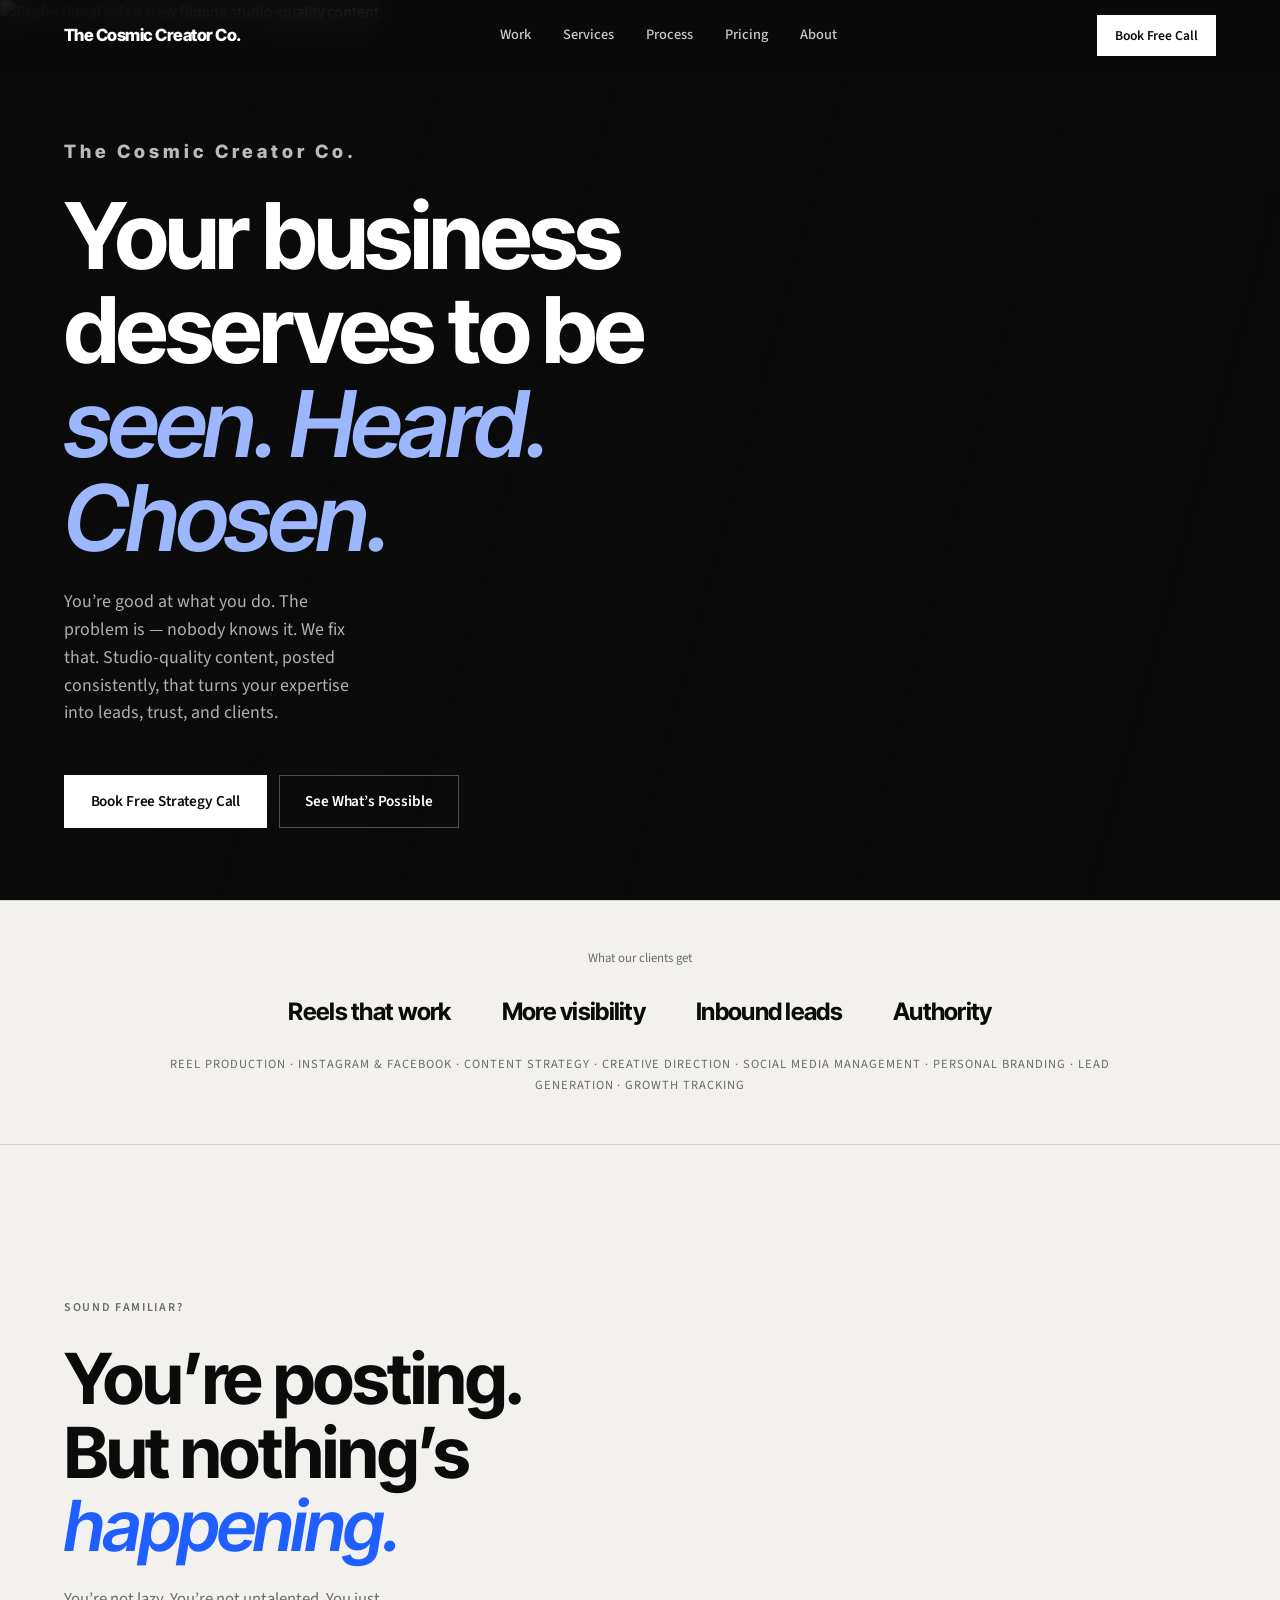
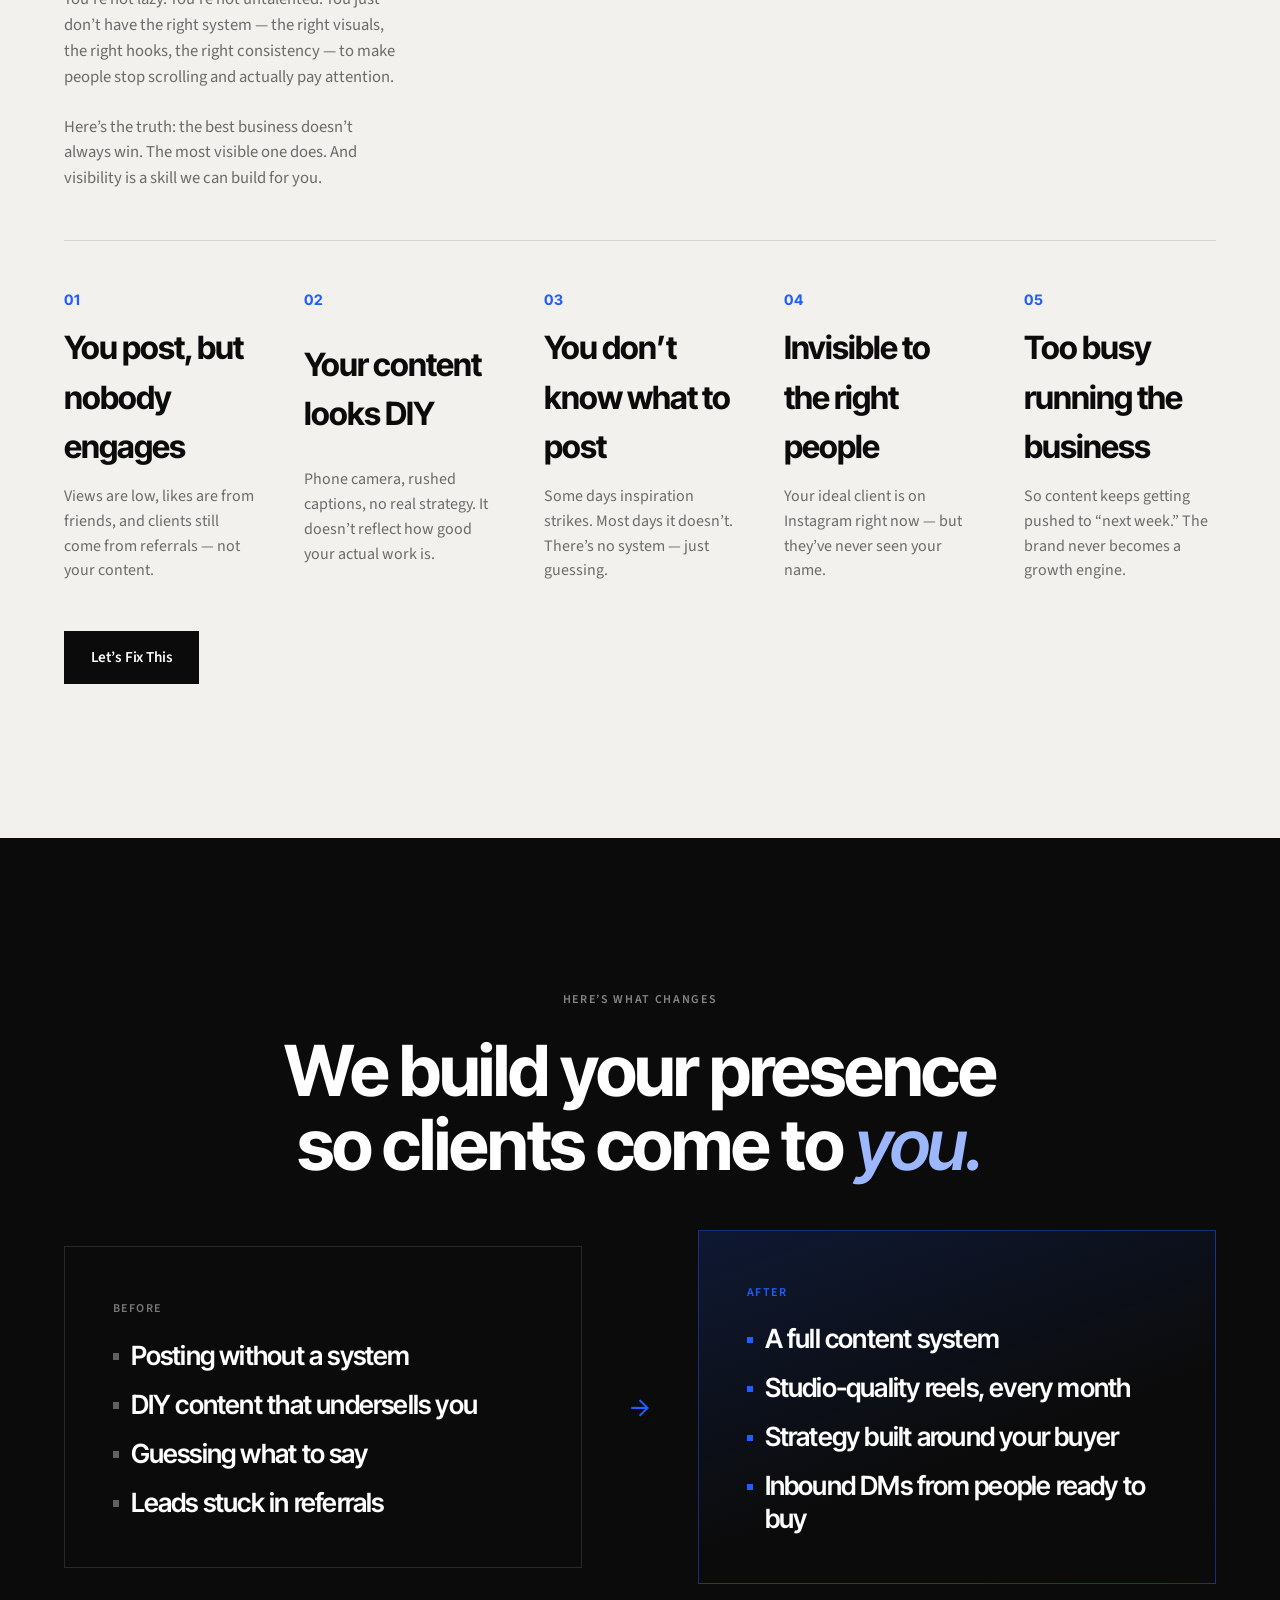
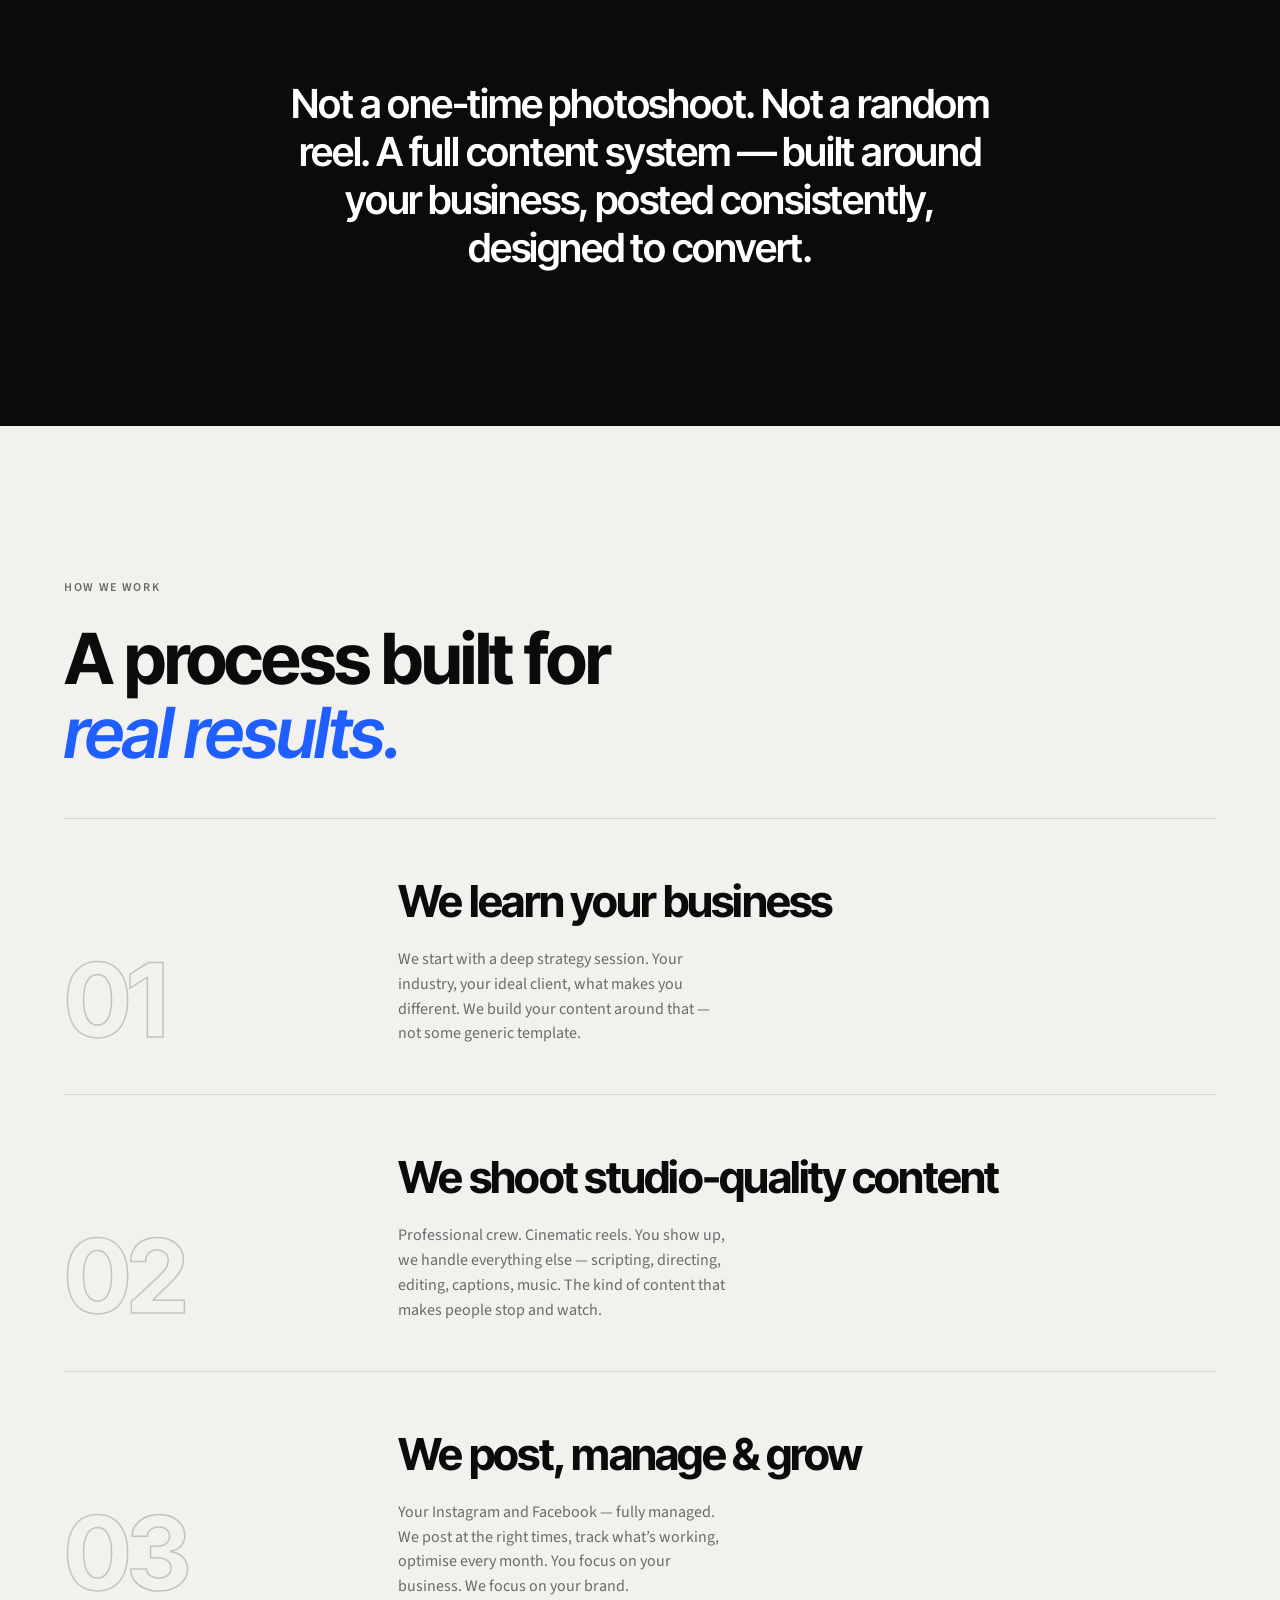
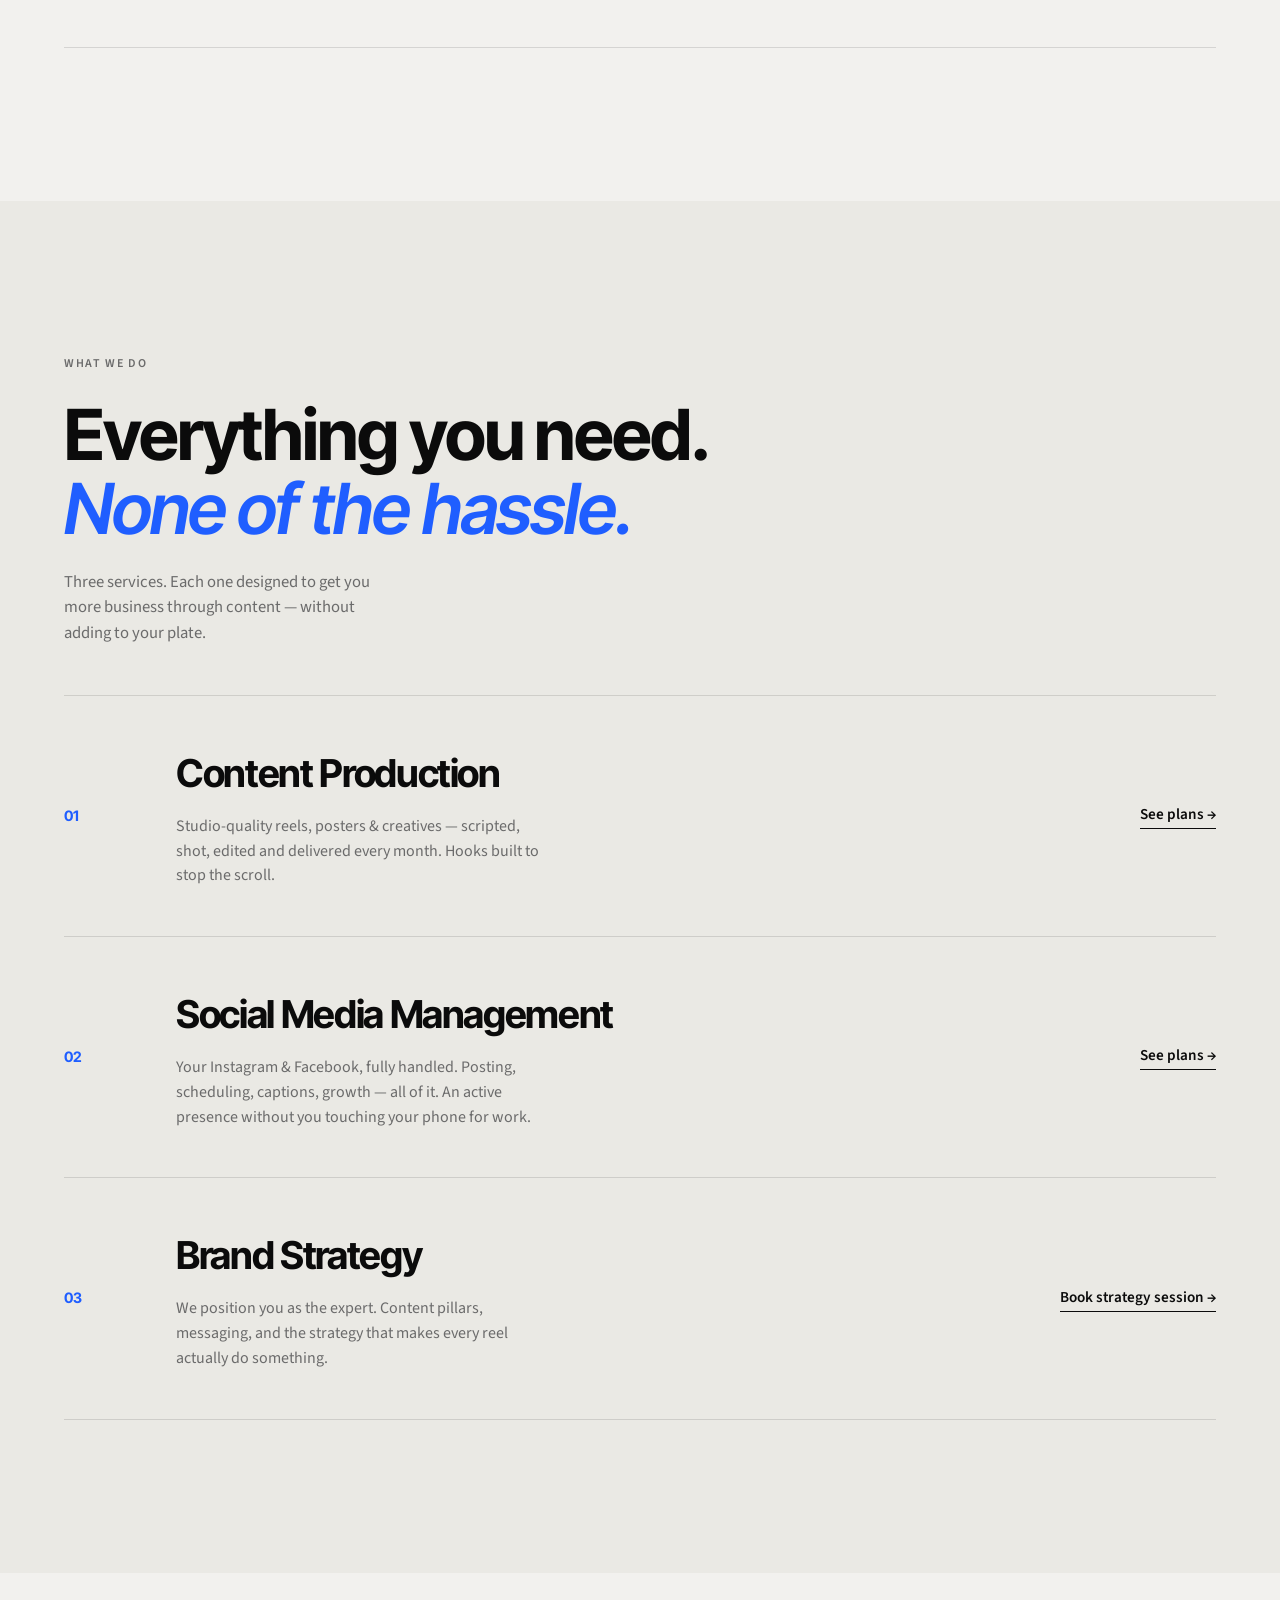
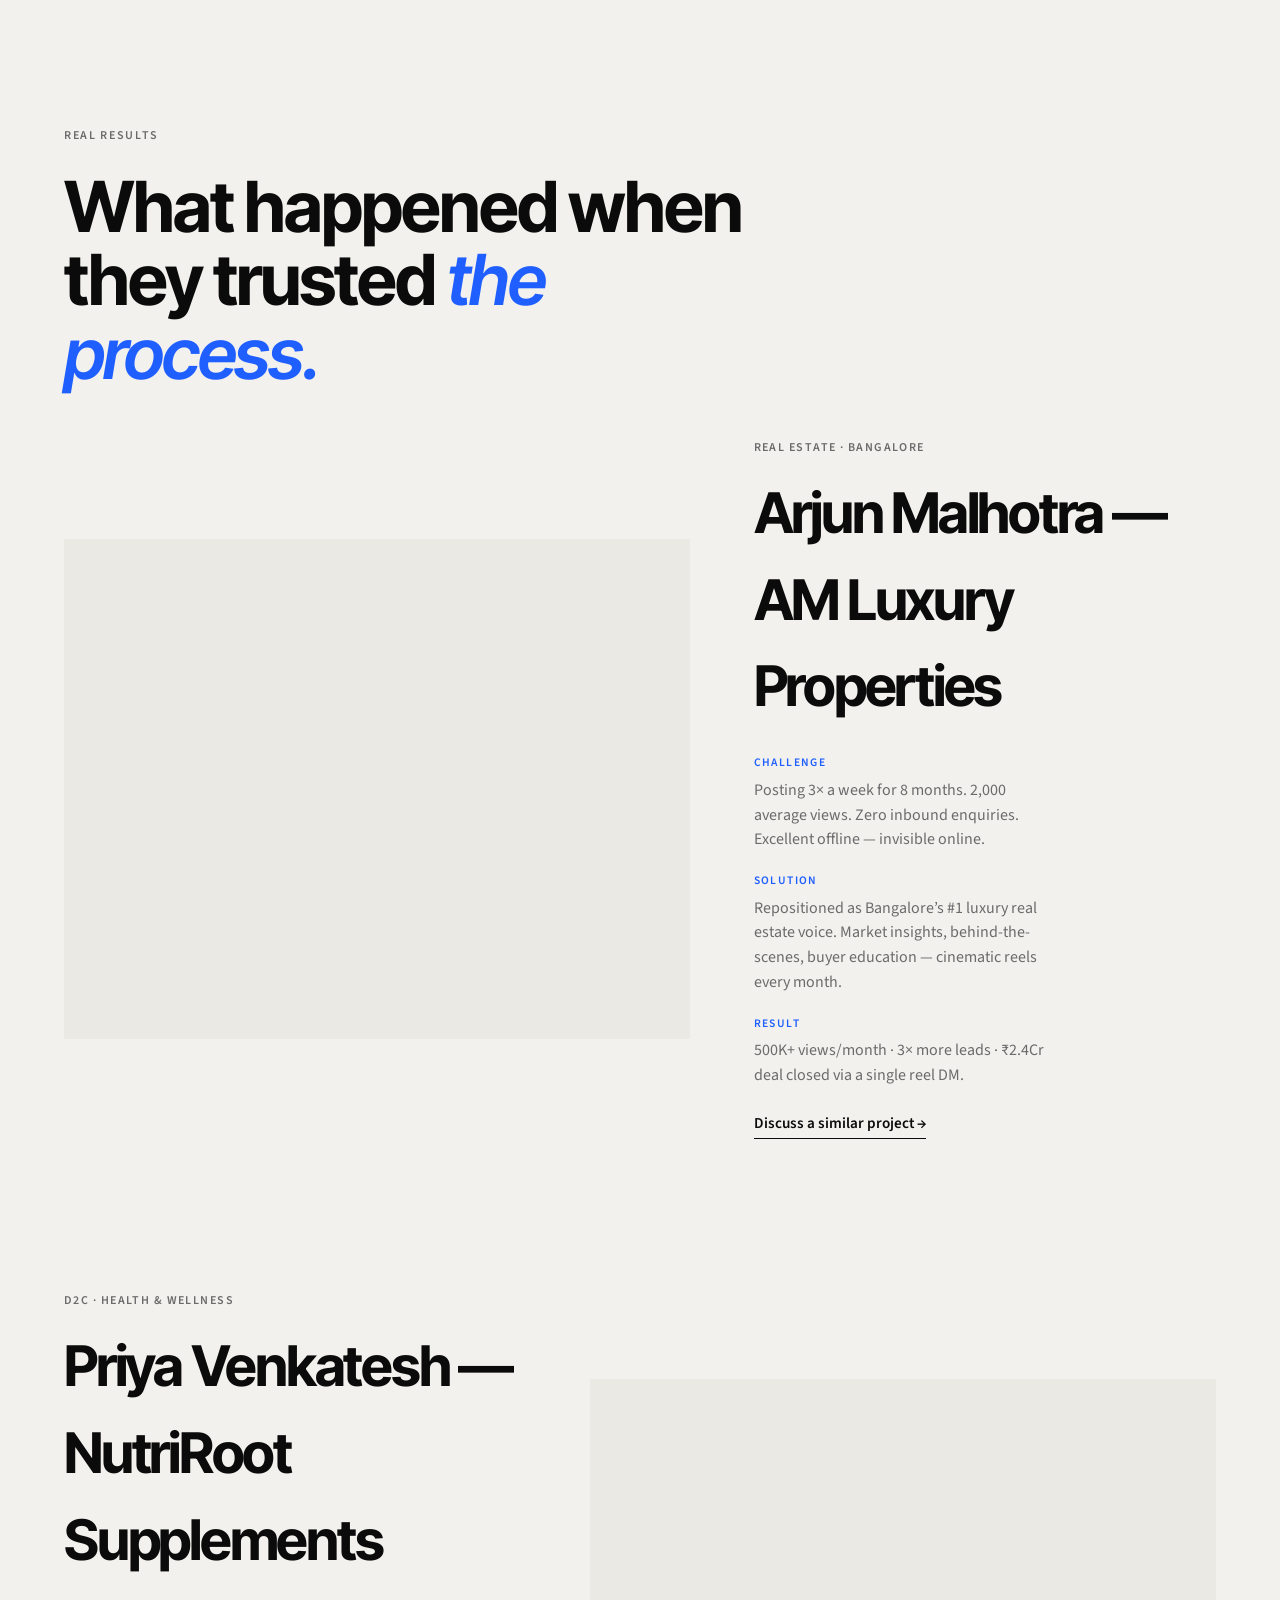
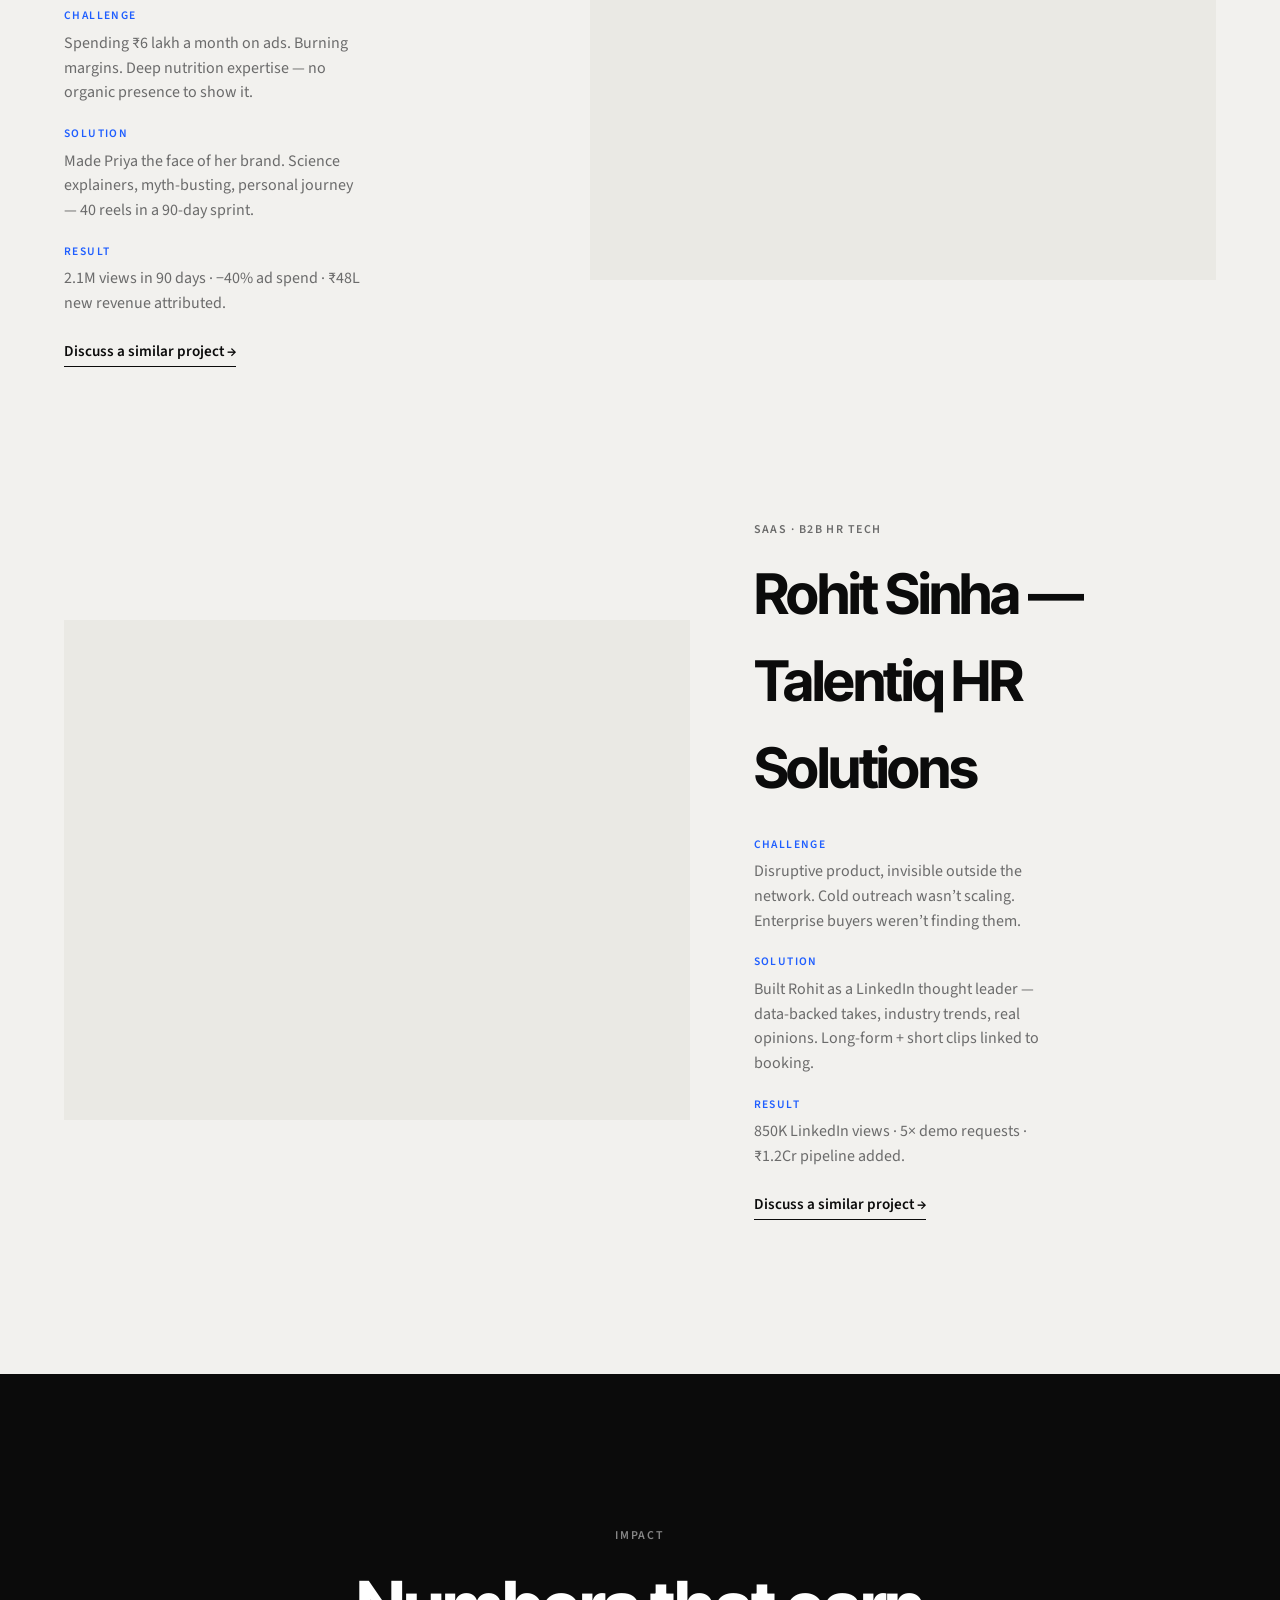
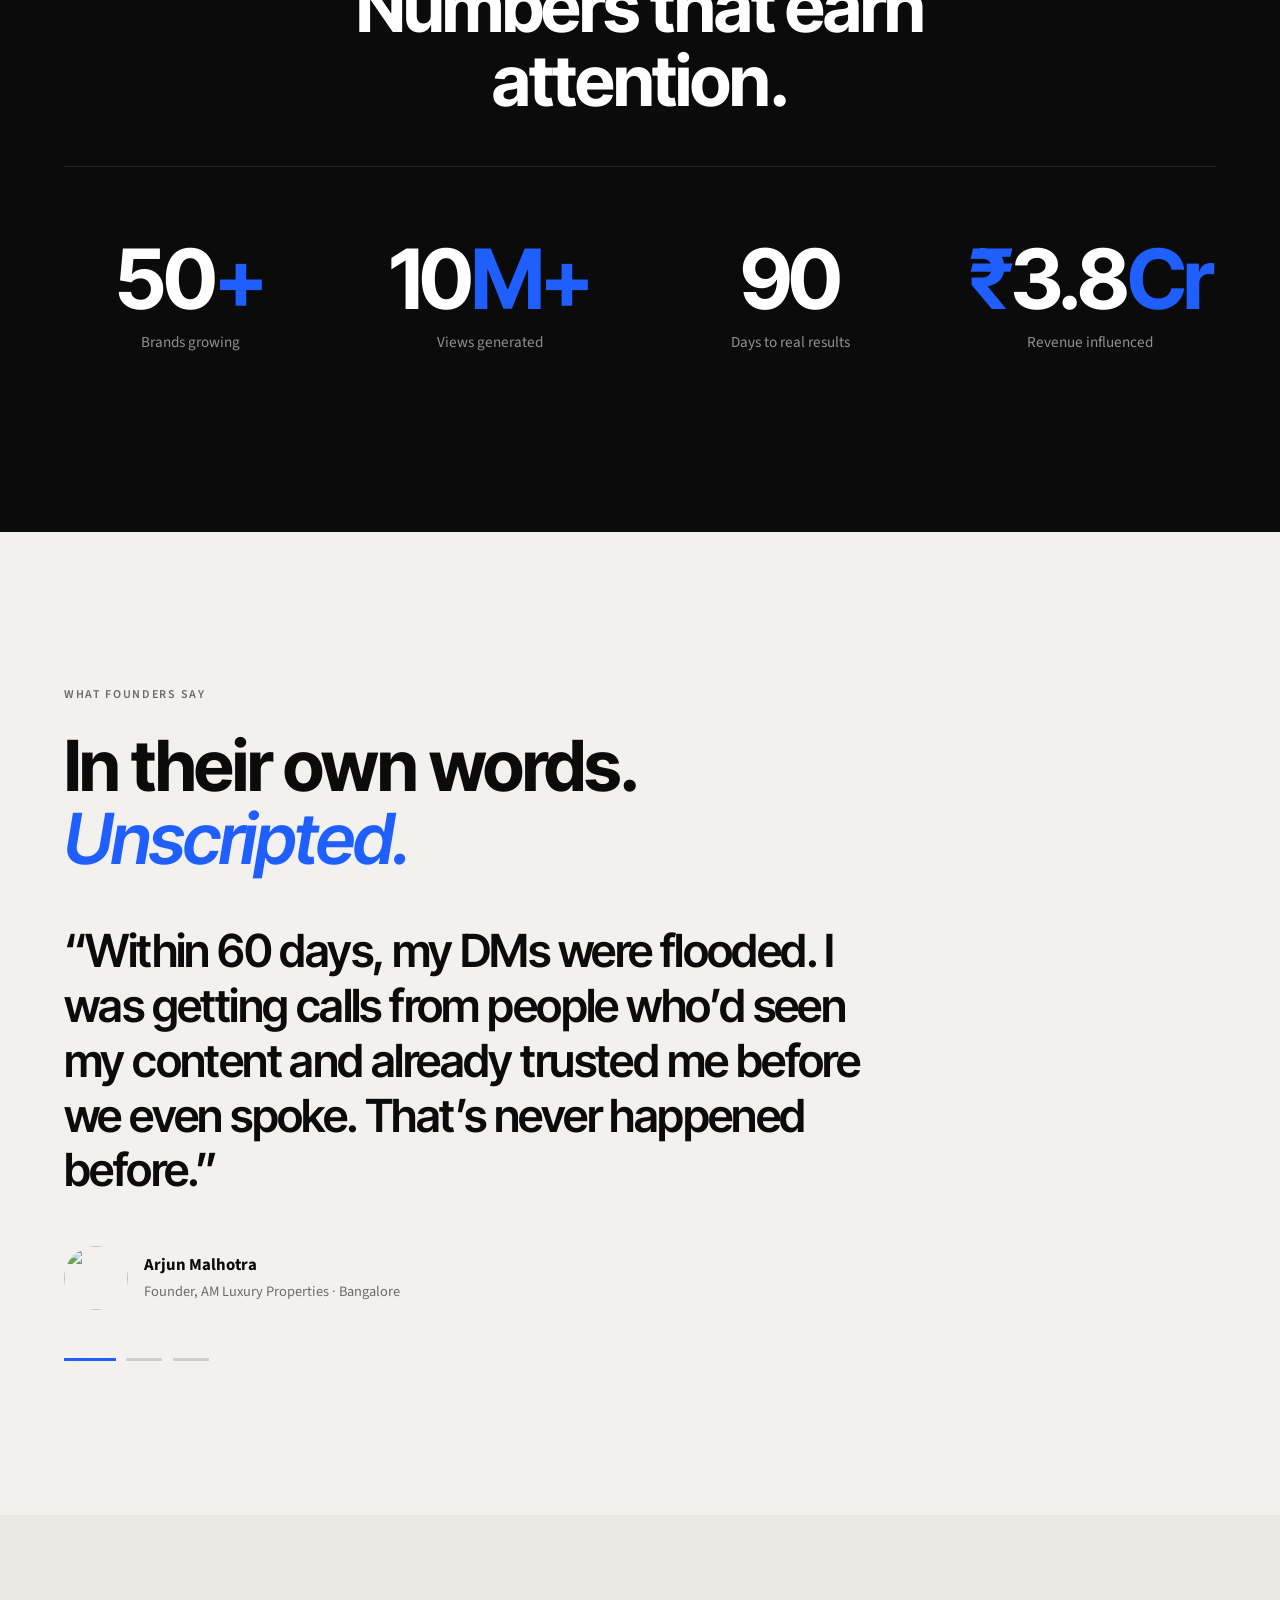
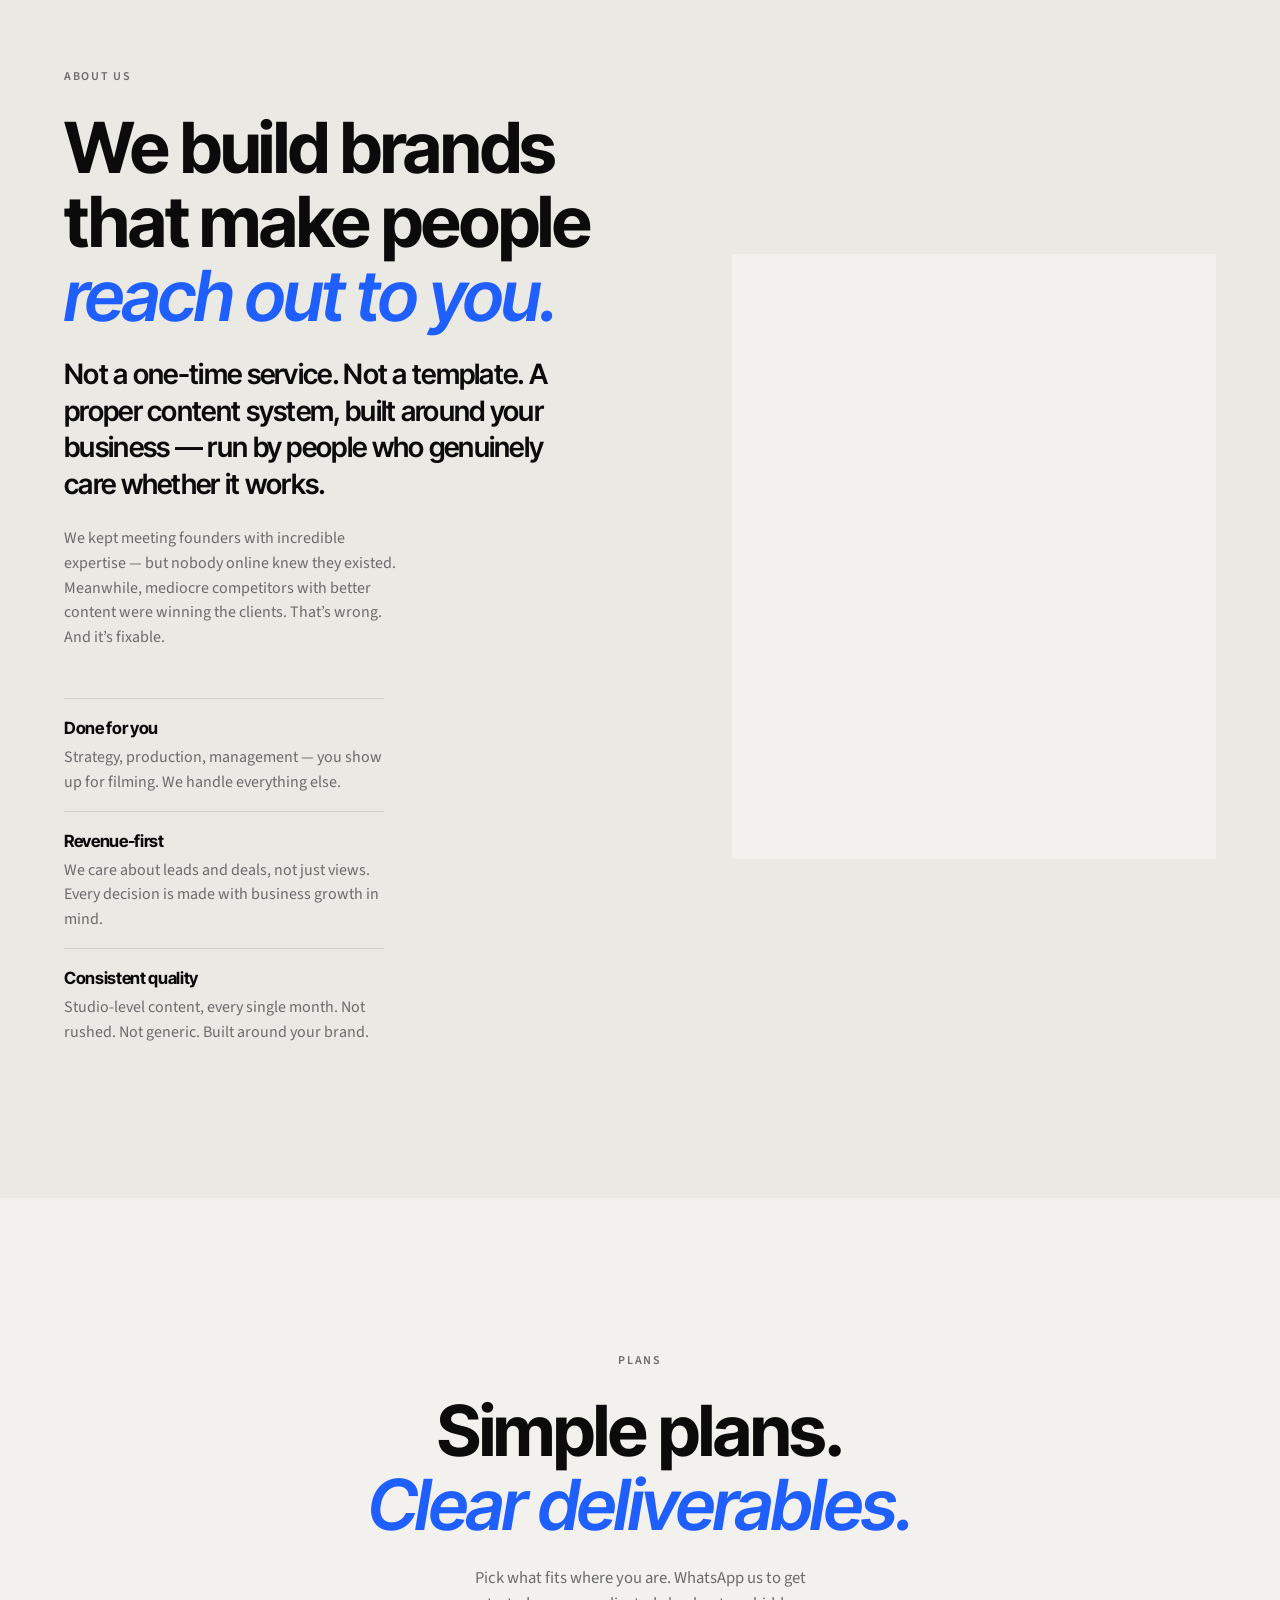
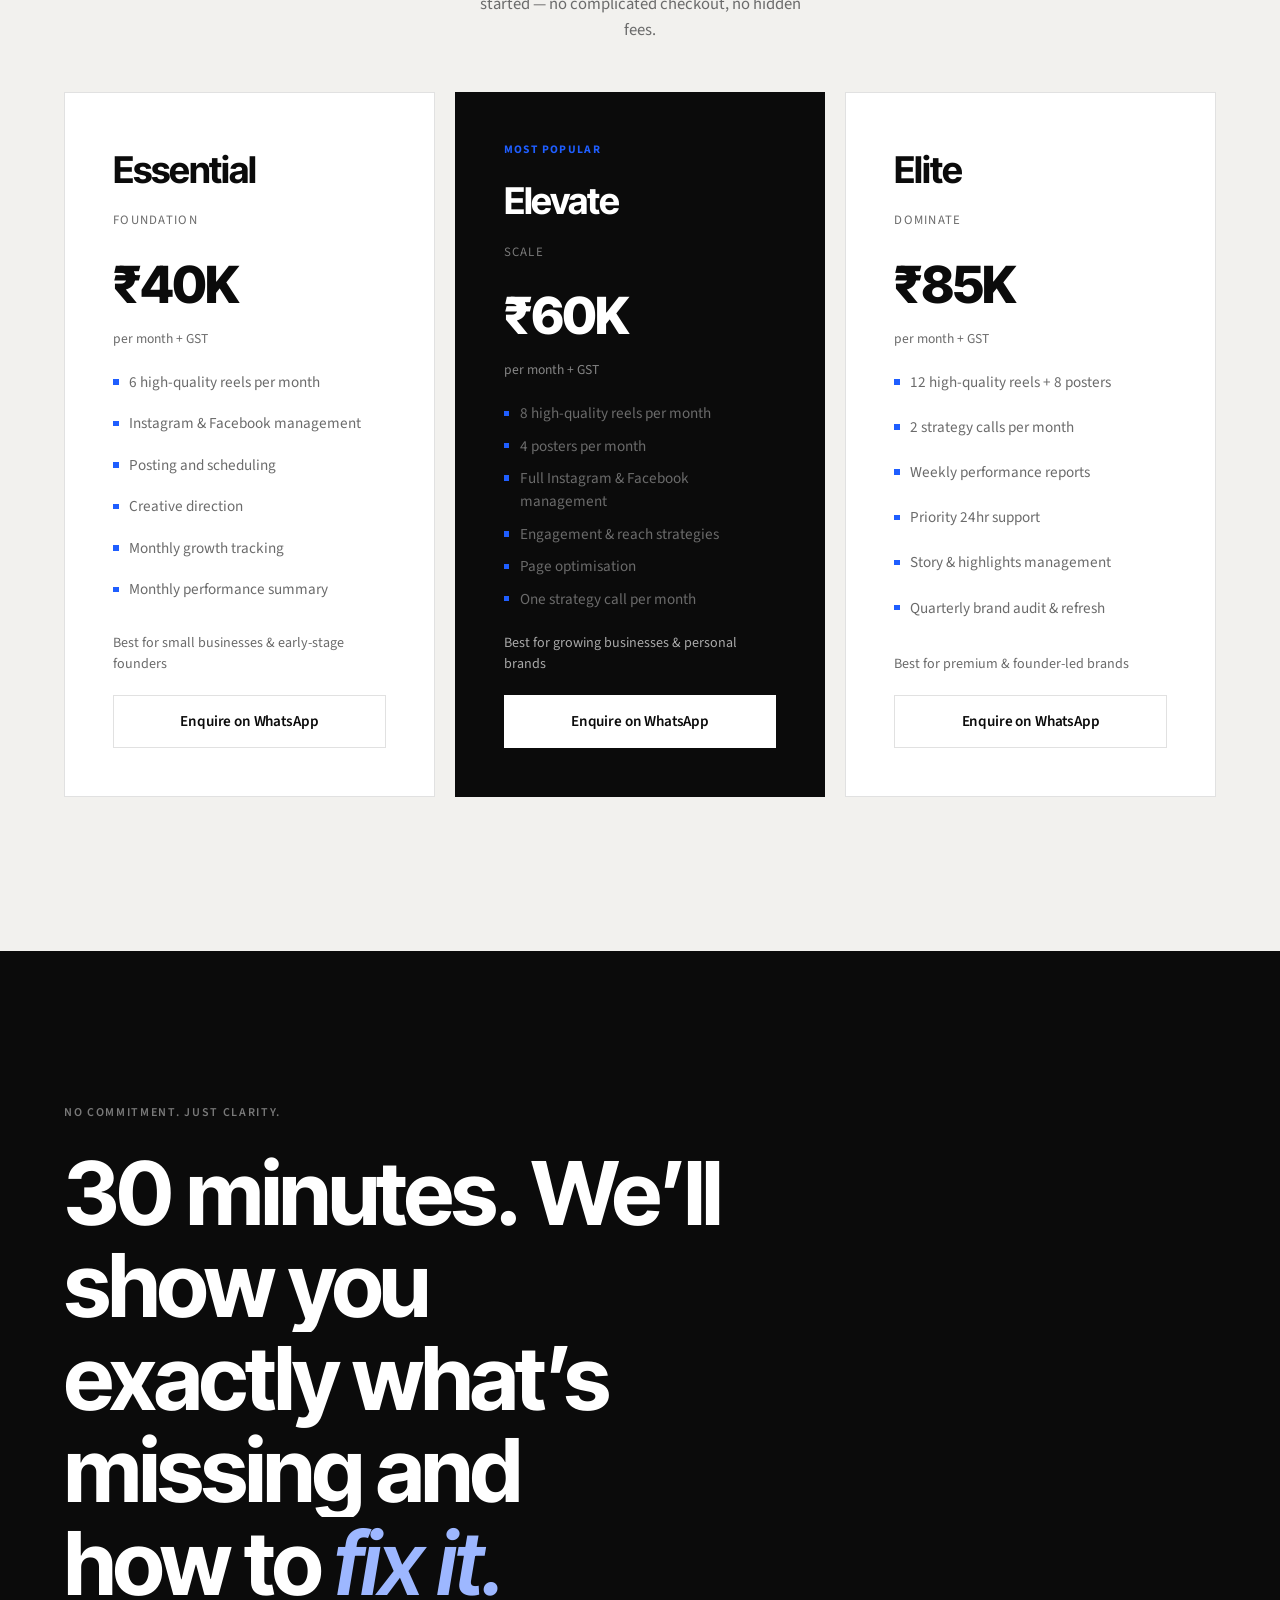
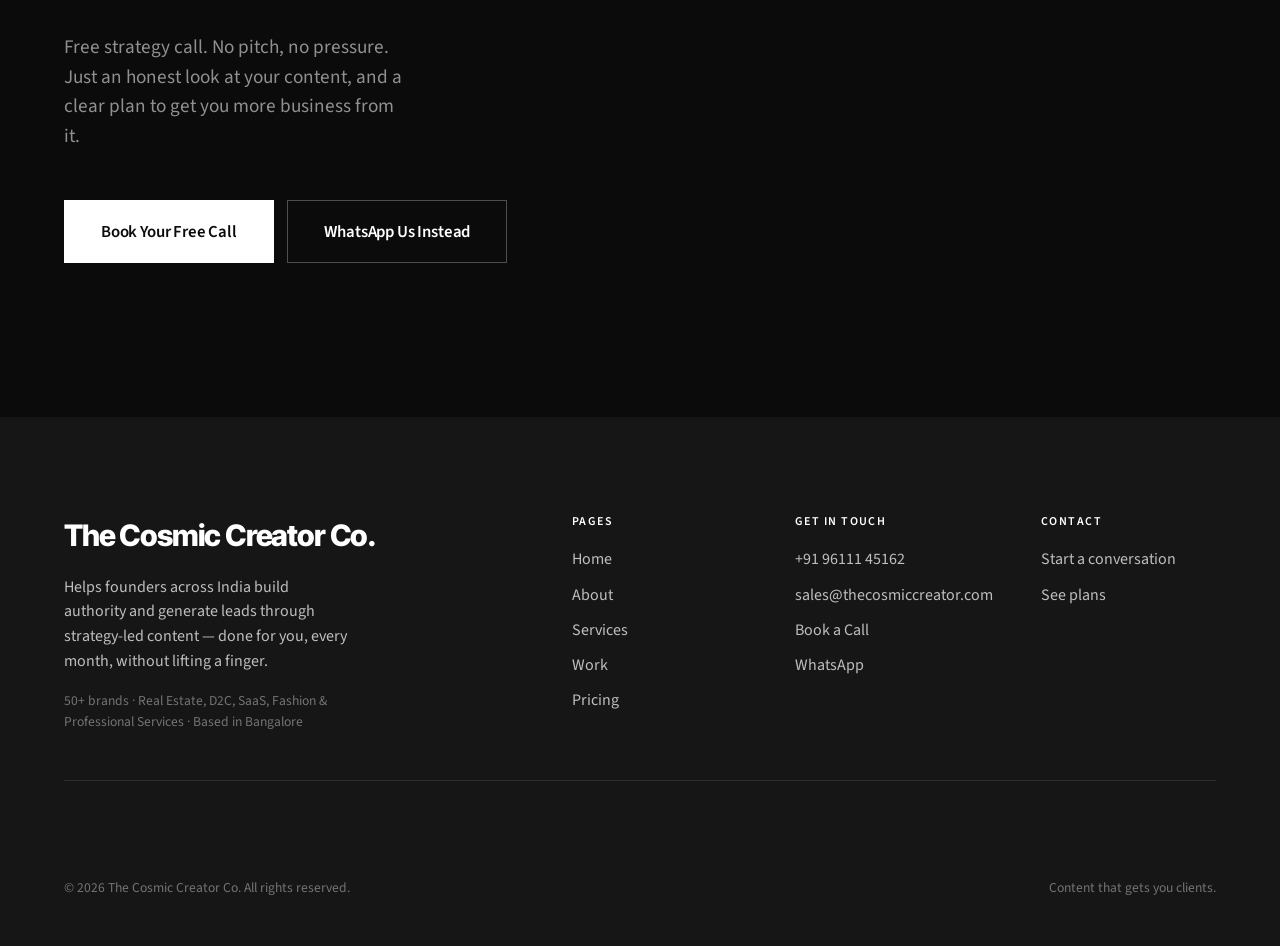
==== index.html @ 31fc85fa "updates" ====
<!DOCTYPE html>
<html lang="en">
  <head>
    <meta charset="UTF-8" />
    <meta name="viewport" content="width=device-width, initial-scale=1.0" />
    <meta
      name="description"
      content="The Cosmic Creator Co. — studio-quality content that turns your expertise into leads, trust, and clients. Done for you, every month."
    />
    <meta name="theme-color" content="#0b0b0b" />
    <link
      rel="icon"
      href="data:image/svg+xml,%3Csvg xmlns='http://www.w3.org/2000/svg' viewBox='0 0 64 64'%3E%3Crect width='64' height='64' fill='%230b0b0b'/%3E%3Ctext x='50%25' y='54%25' text-anchor='middle' font-family='Arial Black,Arial,sans-serif' font-size='22' font-weight='700' fill='%23ffffff'%3ETC%3C/text%3E%3C/svg%3E"
    />
    <title>The Cosmic Creator Co. — Content That Gets You Clients</title>
    <link rel="preconnect" href="https://fonts.googleapis.com" />
    <link rel="preconnect" href="https://fonts.gstatic.com" crossorigin />
    <link
      href="https://fonts.googleapis.com/css2?family=Inter+Tight:ital,wght@0,400;0,500;0,600;0,700;0,800;1,500;1,600&family=Source+Sans+3:ital,wght@0,400;0,500;0,600;0,700;1,400&display=swap"
      rel="stylesheet"
    />
    <link rel="stylesheet" href="css/styles.css" />
  </head>
  <body>
    <div class="loader" id="loader" aria-hidden="true">
      <div class="loader__inner">
        <span class="loader__brand">The Cosmic Creator Co.</span>
        <div class="loader__bar"><span class="loader__progress"></span></div>
      </div>
    </div>

    <header class="nav" id="nav">
      <a class="nav__logo" href="#top" aria-label="The Cosmic Creator Co. home"
        >The Cosmic Creator Co.</a
      >
      <nav class="nav__links" aria-label="Primary">
        <a href="#work">Work</a>
        <a href="#services">Services</a>
        <a href="#process">Process</a>
        <a href="#pricing">Pricing</a>
        <a href="#about">About</a>
      </nav>
      <a
        class="nav__cta btn btn--nav"
        href="https://cal.com/thecosmiccreator"
        target="_blank"
        rel="noopener noreferrer"
        >Book Free Call</a
      >
      <button class="nav__toggle" id="navToggle" aria-label="Open menu" aria-expanded="false">
        <span></span><span></span>
      </button>
    </header>

    <div class="mobile-nav" id="mobileNav" hidden>
      <a href="#work">Work</a>
      <a href="#services">Services</a>
      <a href="#process">Process</a>
      <a href="#pricing">Pricing</a>
      <a href="#about">About</a>
      <a href="#contact">Contact</a>
      <a
        href="https://cal.com/thecosmiccreator"
        class="btn btn--primary"
        target="_blank"
        rel="noopener noreferrer"
        >Book Free Call</a
      >
    </div>

    <main id="top">
      <!-- 1. HERO -->
      <section class="hero" data-section="hero">
        <div class="hero__stage">
          <div class="hero__visual">
            <img
              class="hero__image"
              src="https://images.unsplash.com/photo-1574717024653-61fd2cf4d44d?auto=format&fit=crop&w=2200&q=80"
              alt="Professional video crew filming studio-quality content"
              width="2200"
              height="1467"
              fetchpriority="high"
            />
          </div>
          <div class="hero__content">
            <p class="hero__brand reveal">The Cosmic Creator Co.</p>
            <h1 class="hero__title">
              <span class="line"><span class="line__inner">Your business</span></span>
              <span class="line"><span class="line__inner">deserves to be</span></span>
              <span class="line"
                ><span class="line__inner"
                  ><em class="accent-ital">seen. Heard.</em></span
                ></span
              >
              <span class="line"
                ><span class="line__inner"><em class="accent-ital">Chosen.</em></span></span
              >
            </h1>
            <p class="hero__sub reveal">
              You’re good at what you do. The problem is — nobody knows it. We fix that.
              Studio-quality content, posted consistently, that turns your expertise into leads,
              trust, and clients.
            </p>
            <div class="hero__actions reveal">
              <a
                href="https://cal.com/thecosmiccreator"
                class="btn btn--primary"
                target="_blank"
                rel="noopener noreferrer"
                >Book Free Strategy Call</a
              >
              <a href="#work" class="btn btn--ghost btn--ghost-light">See What’s Possible</a>
            </div>
          </div>
        </div>
      </section>

      <!-- 2. CREDIBILITY -->
      <section class="credibility" data-section="credibility">
        <p class="credibility__label reveal">What our clients get</p>
        <div class="credibility__logos reveal credibility__outcomes">
          <span>Reels that work</span>
          <span>More visibility</span>
          <span>Inbound leads</span>
          <span>Authority</span>
        </div>
        <p class="credibility__marquee-label reveal" aria-hidden="true">
          Reel Production · Instagram & Facebook · Content Strategy · Creative Direction · Social
          Media Management · Personal Branding · Lead Generation · Growth Tracking
        </p>
      </section>

      <!-- 3. PROBLEM -->
      <section class="problem" data-section="problem">
        <div class="section-head">
          <p class="eyebrow reveal">Sound familiar?</p>
          <h2 class="section-title reveal">
            You’re posting.<br />
            But nothing’s<br />
            <em class="accent-ital">happening.</em>
          </h2>
          <p class="section-lead reveal">
            You’re not lazy. You’re not untalented. You just don’t have the right system — the right
            visuals, the right hooks, the right consistency — to make people stop scrolling and
            actually pay attention.
          </p>
          <p class="section-lead reveal">
            Here’s the truth: the best business doesn’t always win. The most visible one does. And
            visibility is a skill we can build for you.
          </p>
        </div>
        <div class="problem__grid">
          <article class="problem__item reveal">
            <span class="problem__num">01</span>
            <h3>You post, but nobody engages</h3>
            <p>
              Views are low, likes are from friends, and clients still come from referrals — not
              your content.
            </p>
          </article>
          <article class="problem__item reveal">
            <span class="problem__num">02</span>
            <h3>Your content looks DIY</h3>
            <p>
              Phone camera, rushed captions, no real strategy. It doesn’t reflect how good your
              actual work is.
            </p>
          </article>
          <article class="problem__item reveal">
            <span class="problem__num">03</span>
            <h3>You don’t know what to post</h3>
            <p>
              Some days inspiration strikes. Most days it doesn’t. There’s no system — just
              guessing.
            </p>
          </article>
          <article class="problem__item reveal">
            <span class="problem__num">04</span>
            <h3>Invisible to the right people</h3>
            <p>
              Your ideal client is on Instagram right now — but they’ve never seen your name.
            </p>
          </article>
          <article class="problem__item reveal">
            <span class="problem__num">05</span>
            <h3>Too busy running the business</h3>
            <p>
              So content keeps getting pushed to “next week.” The brand never becomes a growth
              engine.
            </p>
          </article>
        </div>
        <div class="section-cta reveal">
          <a
            href="https://cal.com/thecosmiccreator"
            class="btn btn--primary"
            target="_blank"
            rel="noopener noreferrer"
            >Let’s Fix This</a
          >
        </div>
      </section>

      <!-- 4. SOLUTION -->
      <section class="solution" data-section="solution">
        <div class="section-head section-head--center">
          <p class="eyebrow reveal">Here’s what changes</p>
          <h2 class="section-title reveal">
            We build your presence<br />
            so clients come to <em class="accent-ital">you.</em>
          </h2>
        </div>
        <div class="solution__compare">
          <div class="solution__col solution__col--before reveal">
            <span class="solution__tag">Before</span>
            <ul>
              <li>Posting without a system</li>
              <li>DIY content that undersells you</li>
              <li>Guessing what to say</li>
              <li>Leads stuck in referrals</li>
            </ul>
          </div>
          <div class="solution__divider" aria-hidden="true"><span>→</span></div>
          <div class="solution__col solution__col--after reveal">
            <span class="solution__tag solution__tag--accent">After</span>
            <ul>
              <li>A full content system</li>
              <li>Studio-quality reels, every month</li>
              <li>Strategy built around your buyer</li>
              <li>Inbound DMs from people ready to buy</li>
            </ul>
          </div>
        </div>
        <p class="solution__statement reveal">
          Not a one-time photoshoot. Not a random reel. A full content system — built around your
          business, posted consistently, designed to convert.
        </p>
      </section>

      <!-- 5. PROCESS -->
      <section class="process" id="process" data-section="process">
        <div class="section-head">
          <p class="eyebrow reveal">How we work</p>
          <h2 class="section-title reveal">
            A process built for<br />
            <em class="accent-ital">real results.</em>
          </h2>
        </div>
        <ol class="process__list">
          <li class="process__step reveal">
            <span class="process__num">01</span>
            <div class="process__body">
              <h3>We learn your business</h3>
              <p>
                We start with a deep strategy session. Your industry, your ideal client, what makes
                you different. We build your content around that — not some generic template.
              </p>
            </div>
          </li>
          <li class="process__step reveal">
            <span class="process__num">02</span>
            <div class="process__body">
              <h3>We shoot studio-quality content</h3>
              <p>
                Professional crew. Cinematic reels. You show up, we handle everything else —
                scripting, directing, editing, captions, music. The kind of content that makes
                people stop and watch.
              </p>
            </div>
          </li>
          <li class="process__step reveal">
            <span class="process__num">03</span>
            <div class="process__body">
              <h3>We post, manage & grow</h3>
              <p>
                Your Instagram and Facebook — fully managed. We post at the right times, track
                what’s working, optimise every month. You focus on your business. We focus on your
                brand.
              </p>
            </div>
          </li>
        </ol>
      </section>

      <!-- 6. SERVICES -->
      <section class="services" id="services" data-section="services">
        <div class="section-head">
          <p class="eyebrow reveal">What we do</p>
          <h2 class="section-title reveal">
            Everything you need.<br />
            <em class="accent-ital">None of the hassle.</em>
          </h2>
          <p class="section-lead reveal">
            Three services. Each one designed to get you more business through content — without
            adding to your plate.
          </p>
        </div>
        <div class="services__list">
          <article class="service reveal">
            <span class="service__num">01</span>
            <div class="service__content">
              <h3>Content Production</h3>
              <p>
                Studio-quality reels, posters & creatives — scripted, shot, edited and delivered
                every month. Hooks built to stop the scroll.
              </p>
            </div>
            <a class="service__cta" href="#pricing">See plans <span aria-hidden="true">→</span></a>
          </article>
          <article class="service reveal">
            <span class="service__num">02</span>
            <div class="service__content">
              <h3>Social Media Management</h3>
              <p>
                Your Instagram & Facebook, fully handled. Posting, scheduling, captions, growth —
                all of it. An active presence without you touching your phone for work.
              </p>
            </div>
            <a class="service__cta" href="#pricing">See plans <span aria-hidden="true">→</span></a>
          </article>
          <article class="service reveal">
            <span class="service__num">03</span>
            <div class="service__content">
              <h3>Brand Strategy</h3>
              <p>
                We position you as the expert. Content pillars, messaging, and the strategy that
                makes every reel actually do something.
              </p>
            </div>
            <a
              class="service__cta"
              href="https://cal.com/thecosmiccreator"
              target="_blank"
              rel="noopener noreferrer"
              >Book strategy session <span aria-hidden="true">→</span></a
            >
          </article>
        </div>
      </section>

      <!-- 7. CASE STUDIES -->
      <section class="work" id="work" data-section="work">
        <div class="section-head">
          <p class="eyebrow reveal">Real results</p>
          <h2 class="section-title reveal">
            What happened when<br />
            they trusted <em class="accent-ital">the process.</em>
          </h2>
        </div>

        <article class="case case--a reveal">
          <div class="case__media">
            <img
              src="https://images.unsplash.com/photo-1600607687939-ce8a6c25118c?auto=format&fit=crop&w=1600&q=80"
              alt="Luxury architectural interior"
              width="1600"
              height="1066"
              loading="lazy"
            />
          </div>
          <div class="case__meta">
            <span class="case__cat">Real Estate · Bangalore</span>
            <h3>Arjun Malhotra — AM Luxury Properties</h3>
            <dl class="case__facts">
              <div>
                <dt>Challenge</dt>
                <dd>
                  Posting 3× a week for 8 months. 2,000 average views. Zero inbound enquiries.
                  Excellent offline — invisible online.
                </dd>
              </div>
              <div>
                <dt>Solution</dt>
                <dd>
                  Repositioned as Bangalore’s #1 luxury real estate voice. Market insights,
                  behind-the-scenes, buyer education — cinematic reels every month.
                </dd>
              </div>
              <div>
                <dt>Result</dt>
                <dd>500K+ views/month · 3× more leads · ₹2.4Cr deal closed via a single reel DM.</dd>
              </div>
            </dl>
            <a
              class="text-link"
              href="https://cal.com/thecosmiccreator"
              target="_blank"
              rel="noopener noreferrer"
              >Discuss a similar project →</a
            >
          </div>
        </article>

        <article class="case case--b reveal">
          <div class="case__media">
            <img
              src="https://images.unsplash.com/photo-1556228578-0d85b1a4d571?auto=format&fit=crop&w=1600&q=80"
              alt="Clean wellness product styling"
              width="1600"
              height="1066"
              loading="lazy"
            />
          </div>
          <div class="case__meta">
            <span class="case__cat">D2C · Health & Wellness</span>
            <h3>Priya Venkatesh — NutriRoot Supplements</h3>
            <dl class="case__facts">
              <div>
                <dt>Challenge</dt>
                <dd>
                  Spending ₹6 lakh a month on ads. Burning margins. Deep nutrition expertise — no
                  organic presence to show it.
                </dd>
              </div>
              <div>
                <dt>Solution</dt>
                <dd>
                  Made Priya the face of her brand. Science explainers, myth-busting, personal
                  journey — 40 reels in a 90-day sprint.
                </dd>
              </div>
              <div>
                <dt>Result</dt>
                <dd>2.1M views in 90 days · −40% ad spend · ₹48L new revenue attributed.</dd>
              </div>
            </dl>
            <a
              class="text-link"
              href="https://cal.com/thecosmiccreator"
              target="_blank"
              rel="noopener noreferrer"
              >Discuss a similar project →</a
            >
          </div>
        </article>

        <article class="case case--a reveal">
          <div class="case__media">
            <img
              src="https://images.unsplash.com/photo-1497366216548-37526070297c?auto=format&fit=crop&w=1600&q=80"
              alt="Modern workspace with soft daylight"
              width="1600"
              height="1066"
              loading="lazy"
            />
          </div>
          <div class="case__meta">
            <span class="case__cat">SaaS · B2B HR Tech</span>
            <h3>Rohit Sinha — Talentiq HR Solutions</h3>
            <dl class="case__facts">
              <div>
                <dt>Challenge</dt>
                <dd>
                  Disruptive product, invisible outside the network. Cold outreach wasn’t scaling.
                  Enterprise buyers weren’t finding them.
                </dd>
              </div>
              <div>
                <dt>Solution</dt>
                <dd>
                  Built Rohit as a LinkedIn thought leader — data-backed takes, industry trends,
                  real opinions. Long-form + short clips linked to booking.
                </dd>
              </div>
              <div>
                <dt>Result</dt>
                <dd>850K LinkedIn views · 5× demo requests · ₹1.2Cr pipeline added.</dd>
              </div>
            </dl>
            <a
              class="text-link"
              href="https://cal.com/thecosmiccreator"
              target="_blank"
              rel="noopener noreferrer"
              >Discuss a similar project →</a
            >
          </div>
        </article>
      </section>

      <!-- 8. RESULTS -->
      <section class="results" data-section="results">
        <div class="section-head section-head--center">
          <p class="eyebrow reveal">Impact</p>
          <h2 class="section-title reveal">Numbers that earn attention.</h2>
        </div>
        <div class="results__grid">
          <div class="result reveal">
            <span class="result__value" data-count="50">0</span><span class="result__suffix">+</span>
            <p class="result__label">Brands growing</p>
          </div>
          <div class="result reveal">
            <span class="result__value" data-count="10">0</span><span class="result__suffix">M+</span>
            <p class="result__label">Views generated</p>
          </div>
          <div class="result reveal">
            <span class="result__value" data-count="90">0</span>
            <p class="result__label">Days to real results</p>
          </div>
          <div class="result reveal">
            <span class="result__prefix">₹</span><span class="result__value" data-count="3.8" data-decimals="1">0</span><span class="result__suffix">Cr</span>
            <p class="result__label">Revenue influenced</p>
          </div>
        </div>
      </section>

      <!-- 9. TESTIMONIALS -->
      <section class="testimonials" data-section="testimonials">
        <div class="section-head">
          <p class="eyebrow reveal">What founders say</p>
          <h2 class="section-title reveal">
            In their own words.<br />
            <em class="accent-ital">Unscripted.</em>
          </h2>
        </div>
        <div class="testimonials__stage">
          <blockquote class="testimonial is-active" data-testimonial="0">
            <p class="testimonial__quote">
              “Within 60 days, my DMs were flooded. I was getting calls from people who’d seen my
              content and already trusted me before we even spoke. That’s never happened before.”
            </p>
            <footer class="testimonial__author">
              <img
                src="https://images.unsplash.com/photo-1560250097-0b93528c311a?auto=format&fit=crop&w=200&q=80"
                alt=""
                width="72"
                height="72"
                loading="lazy"
              />
              <div>
                <cite>Arjun Malhotra</cite>
                <span>Founder, AM Luxury Properties · Bangalore</span>
              </div>
            </footer>
          </blockquote>
          <blockquote class="testimonial" data-testimonial="1" hidden>
            <p class="testimonial__quote">
              “I always thought good content took a lot from me. It doesn’t. I show up for 2 hours a
              month, they handle everything, and my brand looks better than brands 10× our size.”
            </p>
            <footer class="testimonial__author">
              <img
                src="https://images.unsplash.com/photo-1573496359142-b8d87734a5a2?auto=format&fit=crop&w=200&q=80"
                alt=""
                width="72"
                height="72"
                loading="lazy"
              />
              <div>
                <cite>Priya Venkatesh</cite>
                <span>CEO, NutriRoot Supplements · Mumbai</span>
              </div>
            </footer>
          </blockquote>
          <blockquote class="testimonial" data-testimonial="2" hidden>
            <p class="testimonial__quote">
              “People started reaching out to me for speaking gigs, partnerships, and enterprise
              deals — just because of how I showed up online. The Cosmic Creator Co. changed how my
              market sees me.”
            </p>
            <footer class="testimonial__author">
              <img
                src="https://images.unsplash.com/photo-1472099645785-5658abf4ff4e?auto=format&fit=crop&w=200&q=80"
                alt=""
                width="72"
                height="72"
                loading="lazy"
              />
              <div>
                <cite>Rohit Sinha</cite>
                <span>Co-founder, Talentiq HR Tech · Delhi</span>
              </div>
            </footer>
          </blockquote>
          <div class="testimonials__controls">
            <button type="button" class="t-dot is-active" data-goto="0" aria-label="Show testimonial 1"></button>
            <button type="button" class="t-dot" data-goto="1" aria-label="Show testimonial 2"></button>
            <button type="button" class="t-dot" data-goto="2" aria-label="Show testimonial 3"></button>
          </div>
        </div>
      </section>

      <!-- 10. ABOUT -->
      <section class="about" id="about" data-section="about">
        <div class="about__grid">
          <div class="about__copy">
            <p class="eyebrow reveal">About us</p>
            <h2 class="section-title reveal">
              We build brands that make people <em class="accent-ital">reach out to you.</em>
            </h2>
            <p class="about__lead reveal">
              Not a one-time service. Not a template. A proper content system, built around your
              business — run by people who genuinely care whether it works.
            </p>
            <p class="about__body reveal">
              We kept meeting founders with incredible expertise — but nobody online knew they
              existed. Meanwhile, mediocre competitors with better content were winning the clients.
              That’s wrong. And it’s fixable.
            </p>
            <ul class="about__pillars reveal">
              <li>
                <strong>Done for you</strong> Strategy, production, management — you show up for
                filming. We handle everything else.
              </li>
              <li>
                <strong>Revenue-first</strong> We care about leads and deals, not just views. Every
                decision is made with business growth in mind.
              </li>
              <li>
                <strong>Consistent quality</strong> Studio-level content, every single month. Not
                rushed. Not generic. Built around your brand.
              </li>
            </ul>
          </div>
          <div class="about__visual reveal">
            <img
              src="https://images.unsplash.com/photo-1574717024653-61fd2cf4d44d?auto=format&fit=crop&w=1200&q=80"
              alt="Creator filming cinematic content on set"
              width="1200"
              height="1500"
              loading="lazy"
            />
          </div>
        </div>
      </section>

      <!-- PRICING -->
      <section class="pricing" id="pricing" data-section="pricing">
        <div class="section-head section-head--center">
          <p class="eyebrow reveal">Plans</p>
          <h2 class="section-title reveal">
            Simple plans.<br />
            <em class="accent-ital">Clear deliverables.</em>
          </h2>
          <p class="section-lead reveal">
            Pick what fits where you are. WhatsApp us to get started — no complicated checkout, no
            hidden fees.
          </p>
        </div>
        <div class="pricing__grid">
          <article class="price-card reveal">
            <p class="price-card__tier">Essential</p>
            <p class="price-card__tag">Foundation</p>
            <p class="price-card__amount"><span>₹40K</span> <small>per month + GST</small></p>
            <ul>
              <li>6 high-quality reels per month</li>
              <li>Instagram & Facebook management</li>
              <li>Posting and scheduling</li>
              <li>Creative direction</li>
              <li>Monthly growth tracking</li>
              <li>Monthly performance summary</li>
            </ul>
            <p class="price-card__fit">Best for small businesses & early-stage founders</p>
            <a
              class="btn btn--ghost"
              href="https://wa.me/919611145162"
              target="_blank"
              rel="noopener noreferrer"
              >Enquire on WhatsApp</a
            >
          </article>
          <article class="price-card price-card--featured reveal">
            <p class="price-card__badge">Most Popular</p>
            <p class="price-card__tier">Elevate</p>
            <p class="price-card__tag">Scale</p>
            <p class="price-card__amount"><span>₹60K</span> <small>per month + GST</small></p>
            <ul>
              <li>8 high-quality reels per month</li>
              <li>4 posters per month</li>
              <li>Full Instagram & Facebook management</li>
              <li>Engagement & reach strategies</li>
              <li>Page optimisation</li>
              <li>One strategy call per month</li>
            </ul>
            <p class="price-card__fit">Best for growing businesses & personal brands</p>
            <a
              class="btn btn--primary"
              href="https://wa.me/919611145162"
              target="_blank"
              rel="noopener noreferrer"
              >Enquire on WhatsApp</a
            >
          </article>
          <article class="price-card reveal">
            <p class="price-card__tier">Elite</p>
            <p class="price-card__tag">Dominate</p>
            <p class="price-card__amount"><span>₹85K</span> <small>per month + GST</small></p>
            <ul>
              <li>12 high-quality reels + 8 posters</li>
              <li>2 strategy calls per month</li>
              <li>Weekly performance reports</li>
              <li>Priority 24hr support</li>
              <li>Story & highlights management</li>
              <li>Quarterly brand audit & refresh</li>
            </ul>
            <p class="price-card__fit">Best for premium & founder-led brands</p>
            <a
              class="btn btn--ghost"
              href="https://wa.me/919611145162"
              target="_blank"
              rel="noopener noreferrer"
              >Enquire on WhatsApp</a
            >
          </article>
        </div>
      </section>

      <!-- 11. FINAL CTA -->
      <section class="final-cta" id="contact" data-section="cta">
        <p class="eyebrow reveal">No commitment. Just clarity.</p>
        <h2 class="final-cta__title">
          <span class="line"><span class="line__inner">30 minutes. We’ll show you</span></span>
          <span class="line"><span class="line__inner">exactly what’s missing and</span></span>
          <span class="line"
            ><span class="line__inner">how to <em class="accent-ital">fix it.</em></span></span
          >
        </h2>
        <p class="final-cta__sub reveal">
          Free strategy call. No pitch, no pressure. Just an honest look at your content, and a
          clear plan to get you more business from it.
        </p>
        <div class="final-cta__actions reveal">
          <a
            class="btn btn--primary btn--xl"
            href="https://cal.com/thecosmiccreator"
            target="_blank"
            rel="noopener noreferrer"
            >Book Your Free Call</a
          >
          <a
            class="btn btn--ghost btn--ghost-light btn--xl"
            href="https://wa.me/919611145162"
            target="_blank"
            rel="noopener noreferrer"
            >WhatsApp Us Instead</a
          >
        </div>
      </section>
    </main>

    <!-- 12. FOOTER -->
    <footer class="footer">
      <div class="footer__top">
        <div>
          <a class="footer__logo" href="#top">The Cosmic Creator Co.</a>
          <p class="footer__blurb">
            Helps founders across India build authority and generate leads through strategy-led
            content — done for you, every month, without lifting a finger.
          </p>
          <p class="footer__meta">
            50+ brands · Real Estate, D2C, SaaS, Fashion & Professional Services · Based in
            Bangalore
          </p>
        </div>
        <div class="footer__cols">
          <div>
            <h4>Pages</h4>
            <a href="#top">Home</a>
            <a href="#about">About</a>
            <a href="#services">Services</a>
            <a href="#work">Work</a>
            <a href="#pricing">Pricing</a>
          </div>
          <div>
            <h4>Get in touch</h4>
            <a href="tel:+919611145162">+91 96111 45162</a>
            <a href="mailto:sales@thecosmiccreator.com">sales@thecosmiccreator.com</a>
            <a href="https://cal.com/thecosmiccreator" target="_blank" rel="noopener noreferrer"
              >Book a Call</a
            >
            <a href="https://wa.me/919611145162" target="_blank" rel="noopener noreferrer"
              >WhatsApp</a
            >
          </div>
          <div>
            <h4>Contact</h4>
            <a href="#contact">Start a conversation</a>
            <a href="#pricing">See plans</a>
          </div>
        </div>
      </div>
      <div class="footer__bottom">
        <p>© 2026 The Cosmic Creator Co. All rights reserved.</p>
        <p>Content that gets you clients.</p>
      </div>
    </footer>

    <script src="js/vendor/gsap.min.js"></script>
    <script src="js/vendor/ScrollTrigger.min.js"></script>
    <script src="js/vendor/lenis.min.js"></script>
    <script src="js/main.js"></script>
  </body>
</html>
---- css/styles.css ----
/* =========================================================
   FORMA — Premium Agency Design System
   ========================================================= */

:root {
  --black: #0b0b0b;
  --charcoal: #161616;
  --ink: #1c1c1c;
  --muted: #6b6b6b;
  --line: rgba(11, 11, 11, 0.12);
  --white: #ffffff;
  --paper: #f2f1ee;
  --paper-2: #eae9e4;
  --accent: #1f5eff;
  --accent-soft: rgba(31, 94, 255, 0.12);

  --font-display: "Inter Tight", "Helvetica Neue", Helvetica, Arial, sans-serif;
  --font-body: "Source Sans 3", "Helvetica Neue", Helvetica, Arial, sans-serif;

  --space-xs: clamp(0.5rem, 1vw, 0.75rem);
  --space-sm: clamp(1rem, 2vw, 1.5rem);
  --space-md: clamp(1.75rem, 4vw, 3rem);
  --space-lg: clamp(3rem, 8vw, 6rem);
  --space-xl: clamp(5rem, 12vw, 10rem);

  --pad-x: clamp(1.25rem, 5vw, 5rem);
  --max: 1400px;
  --ease: cubic-bezier(0.22, 1, 0.36, 1);
  --nav-h: 4.5rem;
}

*,
*::before,
*::after {
  box-sizing: border-box;
  margin: 0;
  padding: 0;
}

html {
  scroll-behavior: auto;
  -webkit-text-size-adjust: 100%;
}

html.lenis,
html.lenis body {
  height: auto;
}

.lenis.lenis-smooth {
  scroll-behavior: auto !important;
}

body {
  font-family: var(--font-body);
  font-weight: 400;
  font-size: clamp(1rem, 1.05vw, 1.125rem);
  line-height: 1.55;
  color: var(--black);
  background: var(--paper);
  overflow-x: hidden;
  -webkit-font-smoothing: antialiased;
  text-rendering: optimizeLegibility;
}

body.is-loading {
  overflow: hidden;
}

img {
  display: block;
  max-width: 100%;
  height: auto;
}

a {
  color: inherit;
  text-decoration: none;
}

ul,
ol {
  list-style: none;
}

button {
  font: inherit;
  color: inherit;
  background: none;
  border: none;
  cursor: pointer;
}

::selection {
  background: var(--accent);
  color: var(--white);
}

/* ---------- Loader ---------- */
.loader {
  position: fixed;
  inset: 0;
  z-index: 10000;
  display: grid;
  place-items: center;
  background: var(--black);
  color: var(--white);
  transition: opacity 0.6s var(--ease), visibility 0.6s;
}

.loader.is-done {
  opacity: 0;
  visibility: hidden;
  pointer-events: none;
}

.hero .accent-ital {
  color: #9db7ff;
  font-style: italic;
}

.loader__brand {
  font-family: var(--font-display);
  font-weight: 700;
  font-size: clamp(1.2rem, 4vw, 2rem);
  letter-spacing: -0.04em;
  text-align: center;
  display: block;
}

.loader__bar {
  margin-top: 1.5rem;
  width: min(220px, 50vw);
  height: 1px;
  background: rgba(255, 255, 255, 0.2);
  overflow: hidden;
}

.loader__progress {
  display: block;
  height: 100%;
  width: 0%;
  background: var(--accent);
}

/* ---------- Buttons ---------- */
.btn {
  display: inline-flex;
  align-items: center;
  justify-content: center;
  gap: 0.5rem;
  min-height: 3rem;
  padding: 0.85rem 1.6rem;
  font-family: var(--font-body);
  font-size: 0.95rem;
  font-weight: 600;
  letter-spacing: -0.01em;
  border: 1px solid transparent;
  border-radius: 0;
  transition: background 0.35s var(--ease), color 0.35s var(--ease),
    border-color 0.35s var(--ease), transform 0.35s var(--ease);
}

.btn--primary {
  background: var(--black);
  color: var(--white);
}

.btn--primary:hover {
  background: var(--accent);
}

.btn--ghost {
  background: transparent;
  border-color: var(--line);
  color: var(--black);
}

.btn--ghost:hover {
  border-color: var(--black);
}

.btn--nav {
  background: var(--black);
  color: var(--white);
  min-height: 2.5rem;
  padding: 0.55rem 1.1rem;
  font-size: 0.85rem;
}

.btn--nav:hover {
  background: var(--accent);
}

.btn--xl {
  min-height: 3.75rem;
  padding: 1.1rem 2.25rem;
  font-size: 1.05rem;
}

.text-link {
  display: inline-flex;
  margin-top: var(--space-sm);
  font-weight: 600;
  font-size: 0.95rem;
  border-bottom: 1px solid currentColor;
  padding-bottom: 0.15rem;
  transition: color 0.3s;
}

.text-link:hover {
  color: var(--accent);
}

/* ---------- Nav ---------- */
.nav {
  position: fixed;
  top: 0;
  left: 0;
  right: 0;
  z-index: 1000;
  display: flex;
  align-items: center;
  justify-content: space-between;
  height: var(--nav-h);
  padding: 0 var(--pad-x);
  background: rgba(242, 241, 238, 0.72);
  backdrop-filter: blur(16px);
  border-bottom: 1px solid transparent;
  transition: border-color 0.4s, background 0.4s;
}

.nav.is-scrolled {
  border-bottom-color: var(--line);
  background: rgba(242, 241, 238, 0.9);
}

.nav__logo {
  font-family: var(--font-display);
  font-weight: 800;
  font-size: clamp(0.78rem, 1.4vw, 1.05rem);
  letter-spacing: -0.03em;
  max-width: 12rem;
  line-height: 1.15;
}

@media (min-width: 1100px) {
  .nav__logo {
    max-width: none;
    font-size: 1.05rem;
  }
}

.nav__links {
  display: none;
  gap: 2rem;
}

.nav__links a {
  font-size: 0.9rem;
  font-weight: 500;
  opacity: 0.7;
  transition: opacity 0.3s;
}

.nav__links a:hover {
  opacity: 1;
}

.nav__cta {
  display: none;
}

.nav__toggle {
  width: 2.5rem;
  height: 2.5rem;
  display: grid;
  place-content: center;
  gap: 6px;
}

.nav__toggle span {
  display: block;
  width: 22px;
  height: 1.5px;
  background: var(--black);
  transition: transform 0.35s var(--ease);
}

.nav__toggle[aria-expanded="true"] span:first-child {
  transform: translateY(3.75px) rotate(45deg);
}

.nav__toggle[aria-expanded="true"] span:last-child {
  transform: translateY(-3.75px) rotate(-45deg);
}

.mobile-nav {
  position: fixed;
  inset: var(--nav-h) 0 0;
  z-index: 999;
  display: flex;
  flex-direction: column;
  gap: 1.5rem;
  padding: var(--space-md) var(--pad-x);
  background: var(--paper);
  transform: translateY(-105%);
  transition: transform 0.5s var(--ease);
}

.mobile-nav.is-open {
  transform: translateY(0);
}

.mobile-nav a {
  font-family: var(--font-display);
  font-size: clamp(1.75rem, 6vw, 2.5rem);
  font-weight: 700;
  letter-spacing: -0.03em;
}

.mobile-nav .btn {
  margin-top: 1rem;
  width: fit-content;
  font-family: var(--font-body);
  font-size: 1rem;
}

@media (min-width: 900px) {
  .nav__links,
  .nav__cta {
    display: flex;
  }

  .nav__toggle,
  .mobile-nav {
    display: none;
  }
}

/* ---------- Shared section bits ---------- */
.eyebrow {
  font-size: 0.75rem;
  font-weight: 600;
  letter-spacing: 0.14em;
  text-transform: uppercase;
  color: var(--muted);
  margin-bottom: var(--space-sm);
}

.section-title {
  font-family: var(--font-display);
  font-weight: 700;
  font-size: clamp(2.25rem, 5.5vw, 4.75rem);
  line-height: 1.05;
  letter-spacing: -0.03em;
  max-width: 16ch;
}

.section-lead {
  max-width: 42ch;
  color: var(--muted);
  margin-top: var(--space-sm);
  font-size: clamp(1.02rem, 1.3vw, 1.15rem);
}

.section-head--center .section-lead {
  text-align: center;
}

.section-cta {
  margin-top: var(--space-md);
}

.accent-ital {
  font-style: italic;
  font-weight: 600;
  color: var(--accent);
}

.section-head {
  margin-bottom: var(--space-md);
}

.section-head--center {
  text-align: center;
  display: flex;
  flex-direction: column;
  align-items: center;
}

.section-head--center .section-title {
  max-width: 16ch;
}

.reveal {
  opacity: 0;
  transform: translateY(28px);
}

.line {
  display: block;
  overflow: hidden;
}

.line__inner {
  display: block;
  transform: translateY(110%);
}

/* =========================================================
   1. HERO — full-bleed visual plane
   ========================================================= */
.hero {
  position: relative;
  min-height: 100svh;
  color: var(--white);
  background: var(--black);
}

.hero__stage {
  position: relative;
  min-height: 100svh;
  display: grid;
  align-items: end;
}

.hero__visual {
  position: absolute;
  inset: 0;
  overflow: hidden;
}

.hero__visual::after {
  content: "";
  position: absolute;
  inset: 0;
  background: linear-gradient(
    105deg,
    rgba(11, 11, 11, 0.88) 0%,
    rgba(11, 11, 11, 0.55) 42%,
    rgba(11, 11, 11, 0.2) 100%
  );
  pointer-events: none;
}

.hero__image {
  width: 100%;
  height: 100%;
  object-fit: cover;
  transform: scale(1.12);
  will-change: transform;
}

.hero__content {
  position: relative;
  z-index: 1;
  padding: calc(var(--nav-h) + 2rem) var(--pad-x) clamp(2.5rem, 8vh, 5rem);
  max-width: 58rem;
}

.hero__brand {
  font-family: var(--font-display);
  font-weight: 800;
  font-size: clamp(1rem, 2vw, 1.15rem);
  letter-spacing: 0.22em;
  margin-bottom: var(--space-sm);
  color: rgba(255, 255, 255, 0.72);
}

.hero__title {
  font-family: var(--font-display);
  font-weight: 700;
  font-size: clamp(2.6rem, 7.5vw, 5.75rem);
  line-height: 1.02;
  letter-spacing: -0.035em;
  max-width: 13ch;
  margin-bottom: var(--space-sm);
}

.hero__sub {
  max-width: 34ch;
  color: rgba(255, 255, 255, 0.68);
  margin-bottom: var(--space-md);
  font-size: clamp(1.05rem, 1.4vw, 1.25rem);
}

.hero__actions {
  display: flex;
  flex-wrap: wrap;
  gap: 0.75rem;
}

.hero .btn--primary {
  background: var(--white);
  color: var(--black);
}

.hero .btn--primary:hover {
  background: var(--accent);
  color: var(--white);
}

.btn--ghost-light {
  border-color: rgba(255, 255, 255, 0.28);
  color: var(--white);
}

.btn--ghost-light:hover {
  border-color: var(--white);
  background: transparent;
}

.nav.is-over-hero {
  background: rgba(11, 11, 11, 0.28);
  color: var(--white);
  border-bottom-color: transparent;
}

.nav.is-over-hero .nav__links a {
  opacity: 0.78;
}

.nav.is-over-hero .nav__links a:hover {
  opacity: 1;
}

.nav.is-over-hero .nav__toggle span {
  background: var(--white);
}

.nav.is-over-hero .btn--nav {
  background: var(--white);
  color: var(--black);
}

.nav.is-over-hero .btn--nav:hover {
  background: var(--accent);
  color: var(--white);
}

/* =========================================================
   2. CREDIBILITY
   ========================================================= */
.credibility {
  padding: var(--space-md) var(--pad-x);
  border-top: 1px solid var(--line);
  border-bottom: 1px solid var(--line);
}

.credibility__label {
  text-align: center;
  font-size: 0.8rem;
  color: var(--muted);
  margin-bottom: var(--space-sm);
}

.credibility__logos {
  display: flex;
  flex-wrap: wrap;
  justify-content: center;
  gap: clamp(1.25rem, 4vw, 3.5rem);
  font-family: var(--font-display);
  font-weight: 700;
  font-size: clamp(1.1rem, 2.2vw, 1.5rem);
  letter-spacing: -0.03em;
  opacity: 0.45;
}

.credibility__outcomes {
  opacity: 0.7;
  margin-bottom: var(--space-sm);
}

.credibility__marquee-label {
  text-align: center;
  max-width: 60rem;
  margin: var(--space-sm) auto 0;
  font-size: 0.78rem;
  letter-spacing: 0.08em;
  text-transform: uppercase;
  color: var(--muted);
  line-height: 1.7;
}

/* =========================================================
   3. PROBLEM
   ========================================================= */
.problem {
  padding: var(--space-xl) var(--pad-x);
  max-width: calc(var(--max) + 2 * var(--pad-x));
  margin: 0 auto;
}

.problem__grid {
  display: grid;
  gap: var(--space-md);
  border-top: 1px solid var(--line);
  padding-top: var(--space-md);
}

.problem__item {
  display: grid;
  gap: 0.75rem;
  max-width: 36ch;
}

.problem__num {
  font-family: var(--font-display);
  font-weight: 700;
  font-size: 0.9rem;
  color: var(--accent);
  letter-spacing: 0.04em;
}

.problem__item h3 {
  font-family: var(--font-display);
  font-size: clamp(1.5rem, 3vw, 2rem);
  font-weight: 700;
  letter-spacing: -0.03em;
}

.problem__item p {
  color: var(--muted);
}

@media (min-width: 800px) {
  .problem__grid {
    grid-template-columns: repeat(3, 1fr);
    gap: var(--space-md);
  }

  .problem__item:nth-child(4),
  .problem__item:nth-child(5) {
    grid-column: span 1;
  }
}

@media (min-width: 1100px) {
  .problem__grid {
    grid-template-columns: repeat(5, 1fr);
  }
}

/* =========================================================
   4. SOLUTION
   ========================================================= */
.solution {
  padding: var(--space-xl) var(--pad-x);
  background: var(--black);
  color: var(--white);
}

.solution .eyebrow {
  color: rgba(255, 255, 255, 0.5);
}

.solution__compare {
  display: grid;
  gap: var(--space-md);
  max-width: var(--max);
  margin: 0 auto var(--space-lg);
  align-items: center;
}

.solution__col {
  padding: var(--space-md);
  border: 1px solid rgba(255, 255, 255, 0.12);
}

.solution__col--after {
  border-color: rgba(31, 94, 255, 0.45);
  background: linear-gradient(160deg, rgba(31, 94, 255, 0.16), transparent 60%);
}

.solution__tag {
  display: inline-block;
  margin-bottom: 1.25rem;
  font-size: 0.75rem;
  font-weight: 600;
  letter-spacing: 0.12em;
  text-transform: uppercase;
  color: rgba(255, 255, 255, 0.45);
}

.solution__tag--accent {
  color: var(--accent);
}

.solution__col ul {
  display: grid;
  gap: 1rem;
}

.solution__col li {
  font-family: var(--font-display);
  font-size: clamp(1.2rem, 2.2vw, 1.65rem);
  font-weight: 600;
  letter-spacing: -0.03em;
  line-height: 1.25;
  padding-left: 1.1rem;
  position: relative;
}

.solution__col li::before {
  content: "";
  position: absolute;
  left: 0;
  top: 0.55em;
  width: 0.4rem;
  height: 0.4rem;
  background: currentColor;
  opacity: 0.35;
}

.solution__col--after li::before {
  background: var(--accent);
  opacity: 1;
}

.solution__divider {
  display: none;
  font-size: 2rem;
  color: var(--accent);
  justify-content: center;
}

.solution__statement {
  max-width: 28ch;
  margin: 0 auto;
  text-align: center;
  font-family: var(--font-display);
  font-size: clamp(1.5rem, 3.5vw, 2.5rem);
  font-weight: 600;
  line-height: 1.2;
  letter-spacing: -0.03em;
}

@media (min-width: 900px) {
  .solution__compare {
    grid-template-columns: 1fr auto 1fr;
  }

  .solution__divider {
    display: flex;
  }
}

/* =========================================================
   5. PROCESS
   ========================================================= */
.process {
  padding: var(--space-xl) var(--pad-x);
  max-width: calc(var(--max) + 2 * var(--pad-x));
  margin: 0 auto;
}

.process__list {
  border-top: 1px solid var(--line);
}

.process__step {
  display: grid;
  gap: var(--space-sm);
  padding: var(--space-md) 0;
  border-bottom: 1px solid var(--line);
}

.process__num {
  font-family: var(--font-display);
  font-weight: 700;
  font-size: clamp(3rem, 8vw, 6.5rem);
  line-height: 0.9;
  letter-spacing: -0.04em;
  color: transparent;
  -webkit-text-stroke: 1.5px rgba(11, 11, 11, 0.2);
}

.process__step:hover .process__num {
  color: var(--accent);
  -webkit-text-stroke: 0;
  transition: color 0.4s var(--ease);
}

.process__body h3 {
  font-family: var(--font-display);
  font-size: clamp(1.75rem, 3.5vw, 2.75rem);
  font-weight: 700;
  letter-spacing: -0.04em;
  margin-bottom: 0.75rem;
}

.process__body p {
  max-width: 42ch;
  color: var(--muted);
}

@media (min-width: 800px) {
  .process__step {
    grid-template-columns: 0.35fr 1fr;
    align-items: end;
    gap: var(--space-md);
  }

  .process__num {
    position: sticky;
    top: calc(var(--nav-h) + 1.5rem);
  }
}

/* =========================================================
   6. SERVICES
   ========================================================= */
.services {
  padding: var(--space-xl) var(--pad-x);
  background: var(--paper-2);
}

.services__list {
  max-width: var(--max);
  margin: 0 auto;
  border-top: 1px solid var(--line);
}

.service {
  display: grid;
  gap: 1rem;
  padding: var(--space-md) 0;
  border-bottom: 1px solid var(--line);
  align-items: start;
  transition: padding 0.4s var(--ease);
}

.service__num {
  font-family: var(--font-display);
  font-weight: 700;
  font-size: 0.9rem;
  color: var(--accent);
}

.service__content h3 {
  font-family: var(--font-display);
  font-size: clamp(1.6rem, 3.2vw, 2.4rem);
  font-weight: 700;
  letter-spacing: -0.035em;
  margin-bottom: 0.65rem;
}

.service__content p {
  max-width: 46ch;
  color: var(--muted);
}

.service__cta {
  font-weight: 600;
  font-size: 0.95rem;
  justify-self: start;
  border-bottom: 1px solid currentColor;
  padding-bottom: 0.1rem;
  transition: color 0.3s;
}

.service__cta:hover {
  color: var(--accent);
}

@media (min-width: 900px) {
  .service {
    grid-template-columns: 4rem 1fr auto;
    align-items: center;
    gap: var(--space-md);
  }

  .service:hover {
    padding-left: 0.75rem;
  }
}

/* =========================================================
   7. CASE STUDIES
   ========================================================= */
.work {
  padding: var(--space-xl) var(--pad-x);
  max-width: calc(var(--max) + 2 * var(--pad-x));
  margin: 0 auto;
}

.case {
  display: grid;
  gap: var(--space-md);
  margin-bottom: var(--space-xl);
}

.case:last-child {
  margin-bottom: 0;
}

.case__media {
  overflow: hidden;
  background: var(--paper-2);
  aspect-ratio: 4 / 3;
}

.case__media img {
  width: 100%;
  height: 100%;
  object-fit: cover;
  transform: scale(1.06);
  transition: transform 1.2s var(--ease);
  will-change: transform;
}

.case:hover .case__media img {
  transform: scale(1);
}

.case__cat {
  display: block;
  font-size: 0.75rem;
  font-weight: 600;
  letter-spacing: 0.12em;
  text-transform: uppercase;
  color: var(--muted);
  margin-bottom: 0.75rem;
}

.case__meta h3 {
  font-family: var(--font-display);
  font-size: clamp(2rem, 4.5vw, 3.5rem);
  font-weight: 700;
  letter-spacing: -0.04em;
  margin-bottom: var(--space-sm);
}

.case__facts {
  display: grid;
  gap: 1.25rem;
}

.case__facts dt {
  font-size: 0.72rem;
  font-weight: 600;
  letter-spacing: 0.12em;
  text-transform: uppercase;
  color: var(--accent);
  margin-bottom: 0.35rem;
}

.case__facts dd {
  max-width: 38ch;
  color: var(--muted);
}

@media (min-width: 980px) {
  .case {
    grid-template-columns: 1.15fr 0.85fr;
    align-items: center;
    gap: clamp(2rem, 5vw, 4.5rem);
  }

  .case--b {
    direction: rtl;
  }

  .case--b > * {
    direction: ltr;
  }

  .case__media {
    aspect-ratio: 5 / 4;
  }
}

/* =========================================================
   8. RESULTS
   ========================================================= */
.results {
  padding: var(--space-xl) var(--pad-x);
  background: var(--black);
  color: var(--white);
}

.results .eyebrow {
  color: rgba(255, 255, 255, 0.5);
}

.results__grid {
  display: grid;
  grid-template-columns: 1fr 1fr;
  gap: var(--space-md);
  max-width: var(--max);
  margin: 0 auto;
  border-top: 1px solid rgba(255, 255, 255, 0.12);
  padding-top: var(--space-md);
}

.result {
  text-align: center;
  padding: var(--space-sm) 0;
}

.result__prefix,
.result__value,
.result__suffix {
  font-family: var(--font-display);
  font-weight: 700;
  font-size: clamp(2.5rem, 6.5vw, 5.25rem);
  line-height: 0.95;
  letter-spacing: -0.04em;
}

.result__prefix,
.result__suffix {
  color: var(--accent);
}

.result__label {
  margin-top: 0.85rem;
  color: rgba(255, 255, 255, 0.55);
  font-size: 0.95rem;
}

@media (min-width: 800px) {
  .results__grid {
    grid-template-columns: repeat(4, 1fr);
  }
}

/* =========================================================
   9. TESTIMONIALS
   ========================================================= */
.testimonials {
  padding: var(--space-xl) var(--pad-x);
  max-width: calc(var(--max) + 2 * var(--pad-x));
  margin: 0 auto;
}

.testimonials__stage {
  max-width: 52rem;
}

.testimonial__quote {
  font-family: var(--font-display);
  font-size: clamp(1.6rem, 3.8vw, 2.85rem);
  font-weight: 600;
  line-height: 1.2;
  letter-spacing: -0.035em;
  margin-bottom: var(--space-md);
}

.testimonial__author {
  display: flex;
  align-items: center;
  gap: 1rem;
}

.testimonial__author img {
  width: 64px;
  height: 64px;
  object-fit: cover;
  border-radius: 50%;
  filter: grayscale(0.2);
}

.testimonial__author cite {
  display: block;
  font-style: normal;
  font-weight: 700;
  font-size: 1.05rem;
}

.testimonial__author span {
  color: var(--muted);
  font-size: 0.9rem;
}

.testimonials__controls {
  display: flex;
  gap: 0.65rem;
  margin-top: var(--space-md);
}

.t-dot {
  width: 2.25rem;
  height: 3px;
  background: rgba(11, 11, 11, 0.15);
  transition: background 0.3s, width 0.35s var(--ease);
}

.t-dot.is-active {
  width: 3.25rem;
  background: var(--accent);
}

/* =========================================================
   10. ABOUT
   ========================================================= */
.about {
  padding: var(--space-xl) var(--pad-x);
  background: var(--paper-2);
}

.about__grid {
  display: grid;
  gap: var(--space-md);
  max-width: var(--max);
  margin: 0 auto;
  align-items: center;
}

.about__lead {
  font-family: var(--font-display);
  font-size: clamp(1.25rem, 2.4vw, 1.75rem);
  font-weight: 600;
  letter-spacing: -0.025em;
  line-height: 1.3;
  max-width: 28ch;
  margin: var(--space-sm) 0;
}

.about__body {
  max-width: 42ch;
  color: var(--muted);
  margin-bottom: var(--space-md);
}

.about__pillars {
  display: grid;
  gap: 1rem;
  max-width: 40ch;
}

.about__pillars li {
  padding-top: 1rem;
  border-top: 1px solid var(--line);
  color: var(--muted);
}

.about__pillars strong {
  display: block;
  color: var(--black);
  font-family: var(--font-display);
  font-size: 1.05rem;
  margin-bottom: 0.25rem;
  letter-spacing: -0.02em;
}

.about__visual {
  overflow: hidden;
  aspect-ratio: 4 / 5;
  background: var(--paper);
}

.about__visual img {
  width: 100%;
  height: 100%;
  object-fit: cover;
  transform: scale(1.05);
}

@media (min-width: 900px) {
  .about__grid {
    grid-template-columns: 1.1fr 0.9fr;
    gap: clamp(2rem, 6vw, 5rem);
  }
}

/* =========================================================
   11. FINAL CTA
   ========================================================= */
.final-cta {
  min-height: 85svh;
  display: flex;
  flex-direction: column;
  justify-content: center;
  align-items: flex-start;
  padding: var(--space-xl) var(--pad-x);
  background: var(--black);
  color: var(--white);
}

.final-cta .eyebrow {
  color: rgba(255, 255, 255, 0.45);
}

.final-cta__title {
  font-family: var(--font-display);
  font-weight: 700;
  font-size: clamp(2.4rem, 7vw, 5.5rem);
  line-height: 1.05;
  letter-spacing: -0.035em;
  max-width: 14ch;
  margin-bottom: var(--space-sm);
}

.final-cta__sub {
  max-width: 34ch;
  color: rgba(255, 255, 255, 0.55);
  font-size: clamp(1.05rem, 1.5vw, 1.25rem);
  margin-bottom: var(--space-md);
}

.final-cta__actions {
  display: flex;
  flex-wrap: wrap;
  gap: 0.85rem;
}

.solution .accent-ital,
.results .accent-ital,
.final-cta .accent-ital {
  color: #9db7ff;
}

.final-cta .btn--primary {
  background: var(--white);
  color: var(--black);
}

.final-cta .btn--primary:hover {
  background: var(--accent);
  color: var(--white);
}

/* =========================================================
   12. FOOTER
   ========================================================= */
.footer {
  padding: var(--space-lg) var(--pad-x) var(--space-md);
  background: var(--charcoal);
  color: rgba(255, 255, 255, 0.72);
}

.footer__top {
  display: grid;
  gap: var(--space-md);
  max-width: var(--max);
  margin: 0 auto var(--space-lg);
  padding-bottom: var(--space-md);
  border-bottom: 1px solid rgba(255, 255, 255, 0.1);
}

.footer__logo {
  font-family: var(--font-display);
  font-weight: 800;
  font-size: clamp(1.35rem, 3vw, 1.85rem);
  letter-spacing: -0.04em;
  color: var(--white);
  width: fit-content;
  display: inline-block;
  margin-bottom: 1rem;
}

.footer__blurb {
  max-width: 36ch;
  margin-bottom: 1rem;
  line-height: 1.55;
}

.footer__meta {
  max-width: 40ch;
  font-size: 0.85rem;
  color: rgba(255, 255, 255, 0.4);
}

/* =========================================================
   PRICING
   ========================================================= */
.pricing {
  padding: var(--space-xl) var(--pad-x);
  max-width: calc(var(--max) + 2 * var(--pad-x));
  margin: 0 auto;
}

.pricing__grid {
  display: grid;
  gap: 1.25rem;
}

.price-card {
  border: 1px solid var(--line);
  padding: var(--space-md);
  background: var(--white);
  display: flex;
  flex-direction: column;
  gap: 0.85rem;
}

.price-card--featured {
  border-color: var(--black);
  background: var(--black);
  color: var(--white);
}

.price-card--featured .price-card__fit,
.price-card--featured li {
  color: rgba(255, 255, 255, 0.65);
}

.price-card__badge {
  font-size: 0.72rem;
  font-weight: 700;
  letter-spacing: 0.12em;
  text-transform: uppercase;
  color: var(--accent);
}

.price-card__tier {
  font-family: var(--font-display);
  font-size: clamp(1.8rem, 3vw, 2.3rem);
  font-weight: 700;
  letter-spacing: -0.03em;
}

.price-card__tag {
  font-size: 0.8rem;
  letter-spacing: 0.1em;
  text-transform: uppercase;
  color: var(--muted);
}

.price-card--featured .price-card__tag {
  color: rgba(255, 255, 255, 0.45);
}

.price-card__amount span {
  font-family: var(--font-display);
  font-size: clamp(2.4rem, 4vw, 3.2rem);
  font-weight: 800;
  letter-spacing: -0.04em;
}

.price-card__amount small {
  display: block;
  margin-top: 0.25rem;
  font-size: 0.85rem;
  color: var(--muted);
}

.price-card--featured .price-card__amount small {
  color: rgba(255, 255, 255, 0.5);
}

.price-card ul {
  display: grid;
  gap: 0.55rem;
  margin: 0.5rem 0;
  flex: 1;
}

.price-card li {
  color: var(--muted);
  padding-left: 1rem;
  position: relative;
  font-size: 0.95rem;
}

.price-card li::before {
  content: "";
  position: absolute;
  left: 0;
  top: 0.55em;
  width: 0.35rem;
  height: 0.35rem;
  background: var(--accent);
}

.price-card__fit {
  font-size: 0.88rem;
  color: var(--muted);
  margin-bottom: 0.35rem;
}

.price-card .btn {
  width: 100%;
}

.price-card--featured .btn--primary {
  background: var(--white);
  color: var(--black);
}

.price-card--featured .btn--primary:hover {
  background: var(--accent);
  color: var(--white);
}

@media (min-width: 900px) {
  .pricing__grid {
    grid-template-columns: repeat(3, 1fr);
    align-items: stretch;
  }

  .price-card--featured {
    transform: translateY(-0.75rem);
  }
}

.footer__cols {
  display: grid;
  grid-template-columns: repeat(2, 1fr);
  gap: var(--space-md);
}

.footer__cols h4 {
  color: var(--white);
  font-size: 0.75rem;
  font-weight: 600;
  letter-spacing: 0.12em;
  text-transform: uppercase;
  margin-bottom: 1rem;
}

.footer__cols a {
  display: block;
  margin-bottom: 0.65rem;
  transition: color 0.3s;
}

.footer__cols a:hover {
  color: var(--white);
}

.footer__bottom {
  max-width: var(--max);
  margin: 0 auto;
  display: flex;
  flex-direction: column;
  gap: 0.5rem;
  font-size: 0.85rem;
  color: rgba(255, 255, 255, 0.4);
}

@media (min-width: 800px) {
  .footer__top {
    grid-template-columns: 1fr 1.4fr;
    align-items: start;
  }

  .footer__cols {
    grid-template-columns: repeat(3, 1fr);
  }

  .footer__bottom {
    flex-direction: row;
    justify-content: space-between;
  }
}

/* ---------- Reduced motion ---------- */
@media (prefers-reduced-motion: reduce) {
  *,
  *::before,
  *::after {
    animation-duration: 0.01ms !important;
    animation-iteration-count: 1 !important;
    transition-duration: 0.01ms !important;
    scroll-behavior: auto !important;
  }

  .reveal,
  .line__inner {
    opacity: 1 !important;
    transform: none !important;
  }

  .loader {
    display: none;
  }
}

/* ---------- Focus ---------- */
:focus-visible {
  outline: 2px solid var(--accent);
  outline-offset: 3px;
}
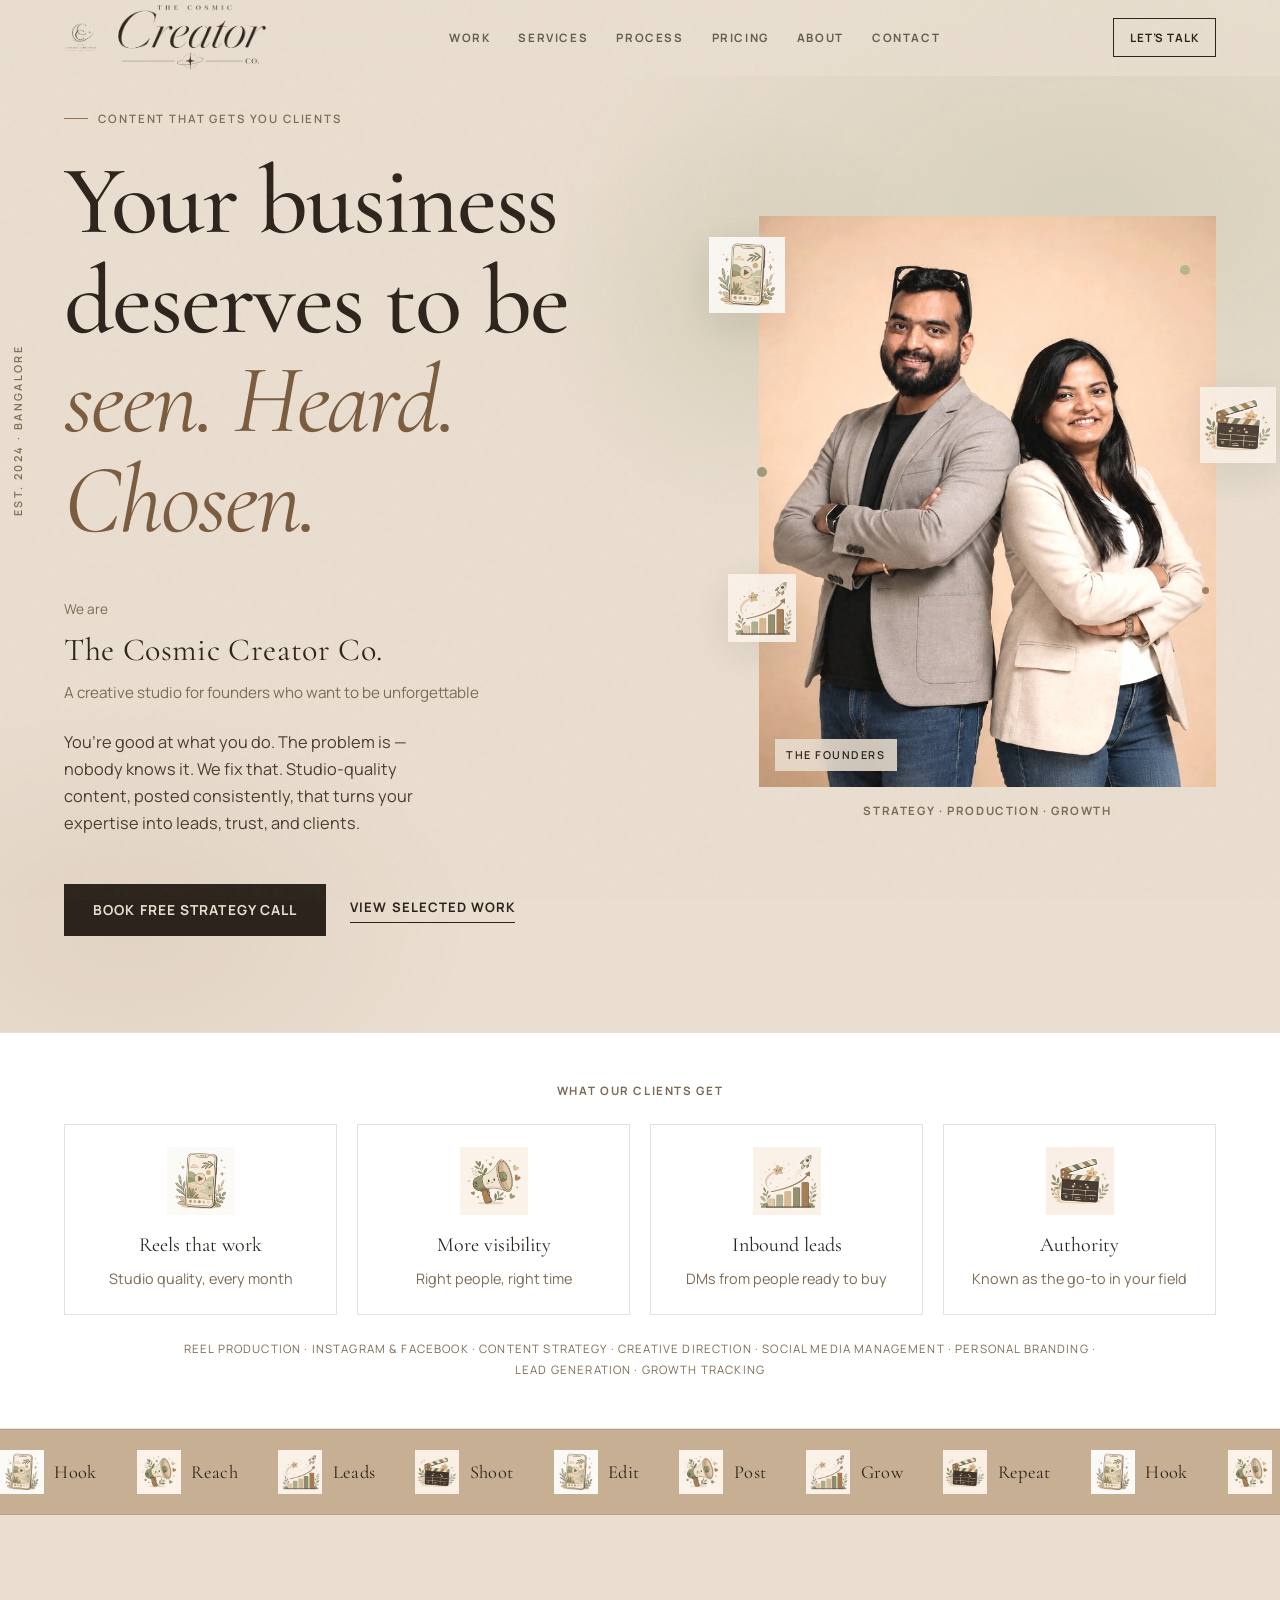
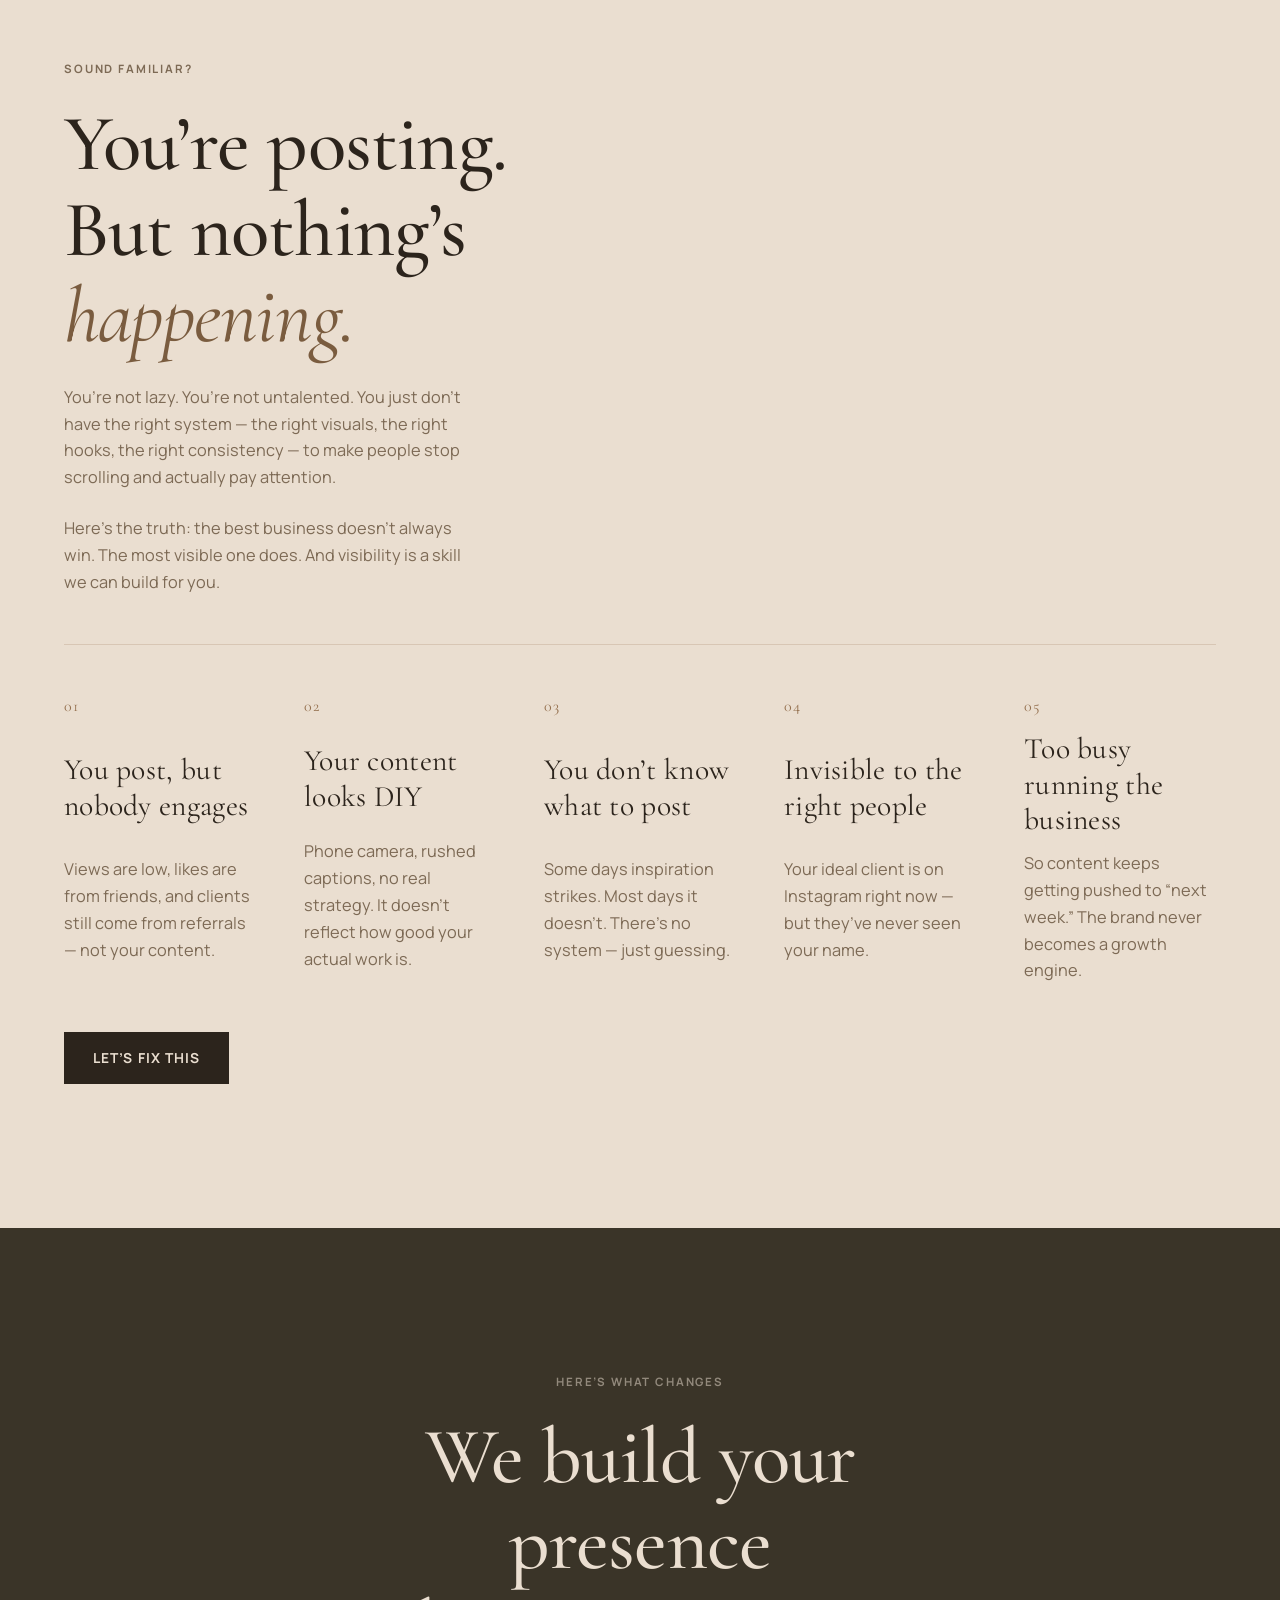
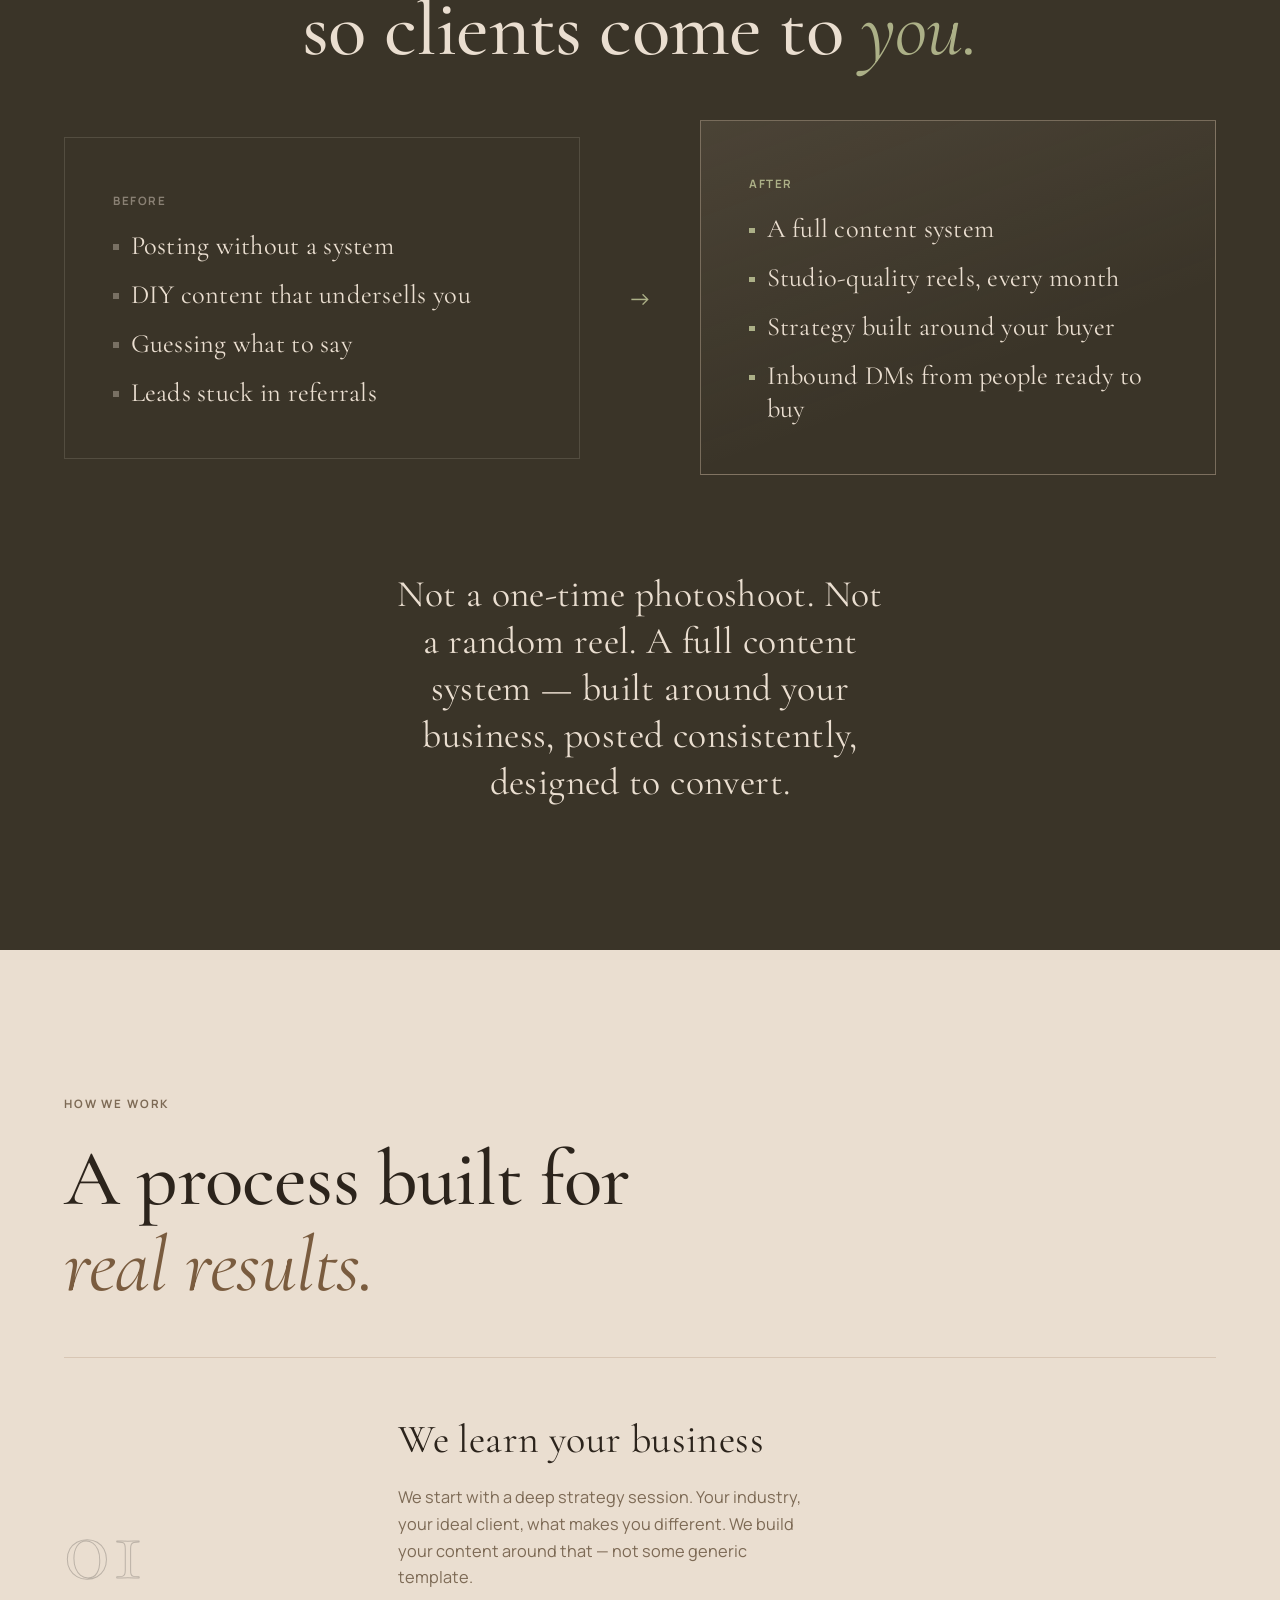
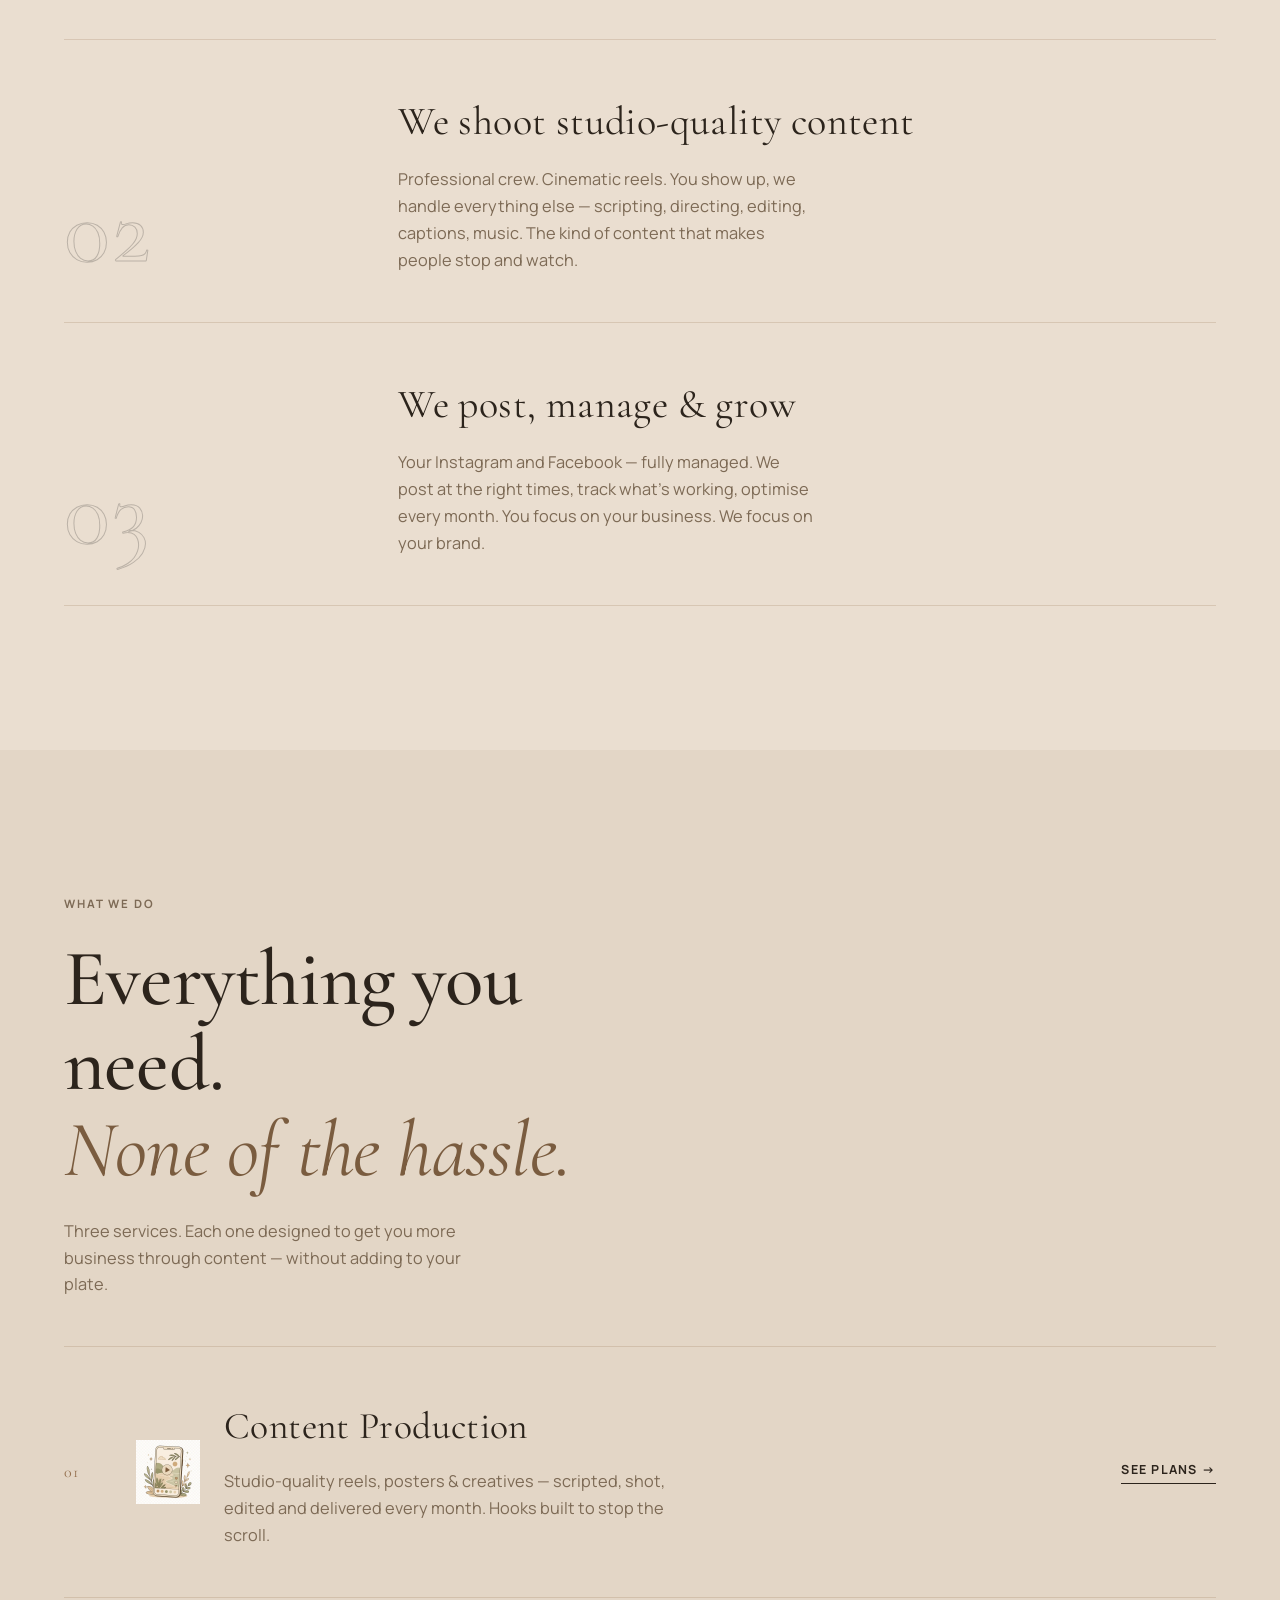
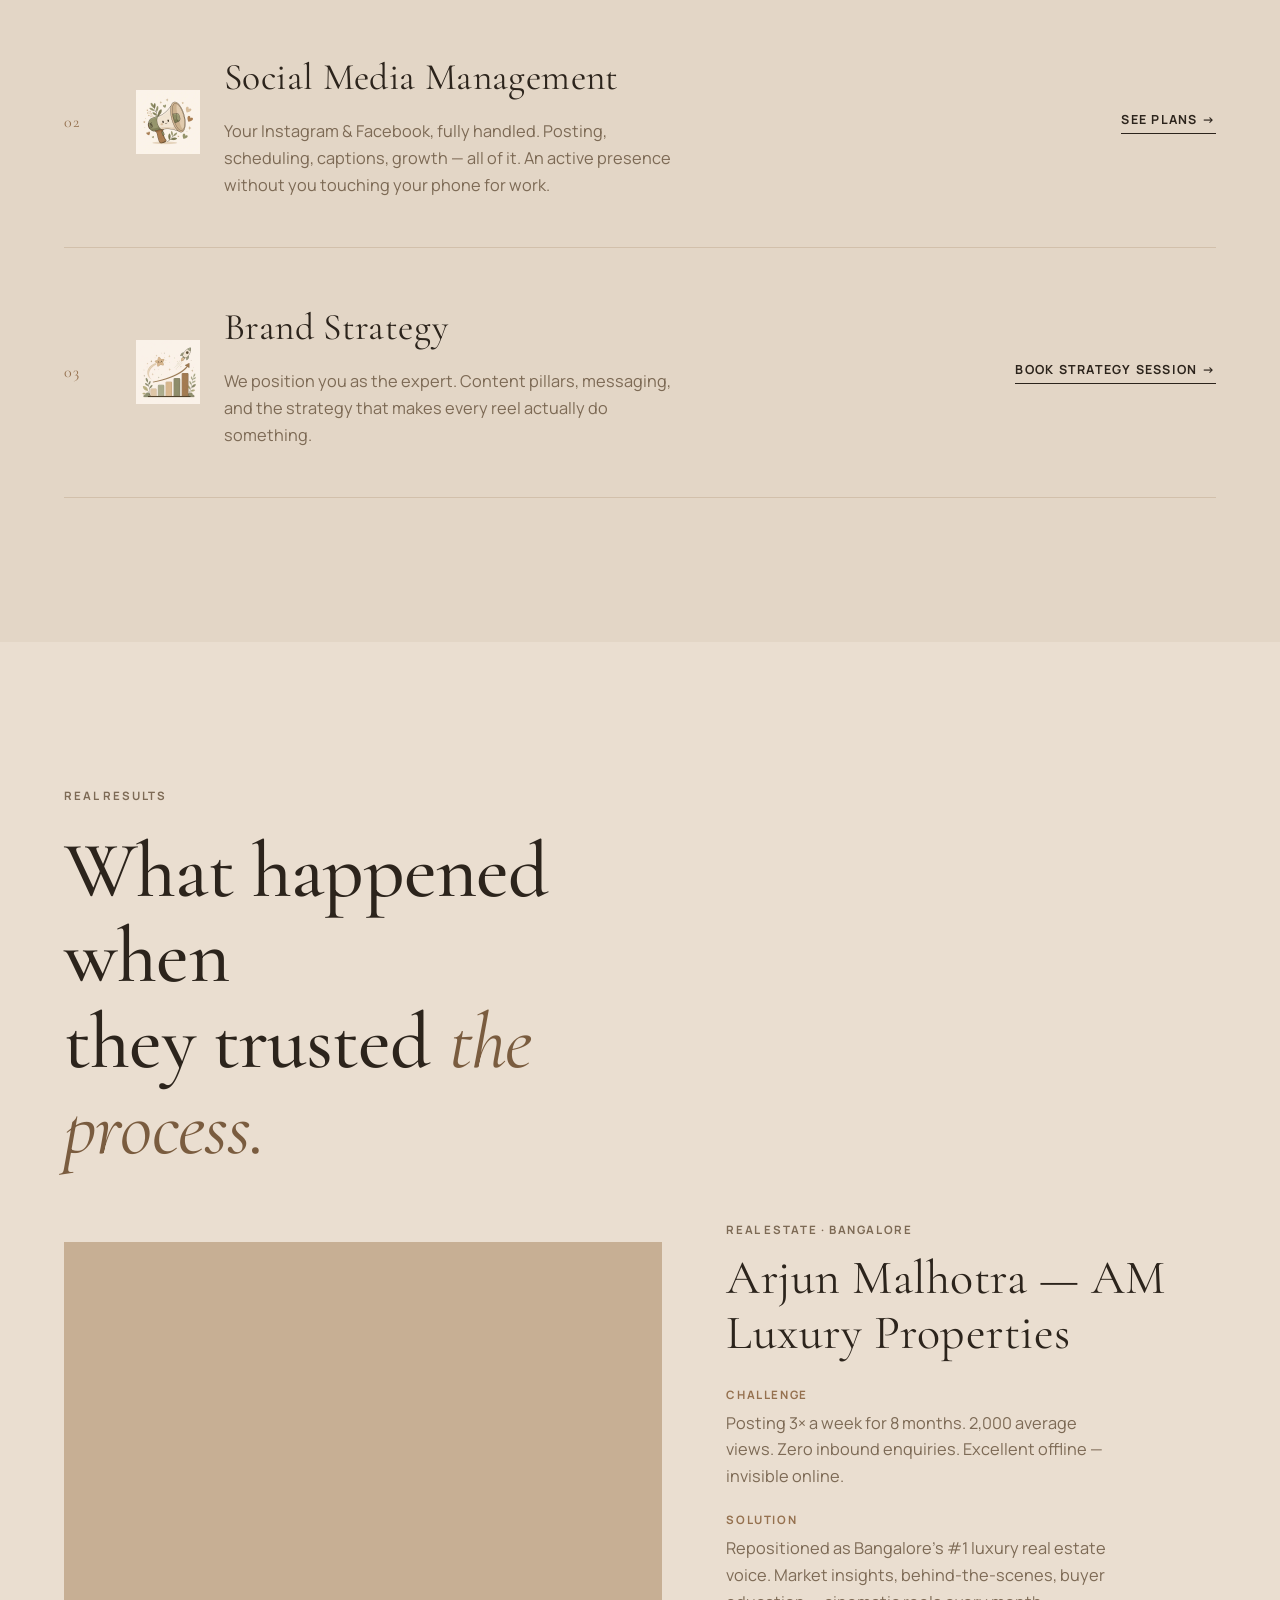
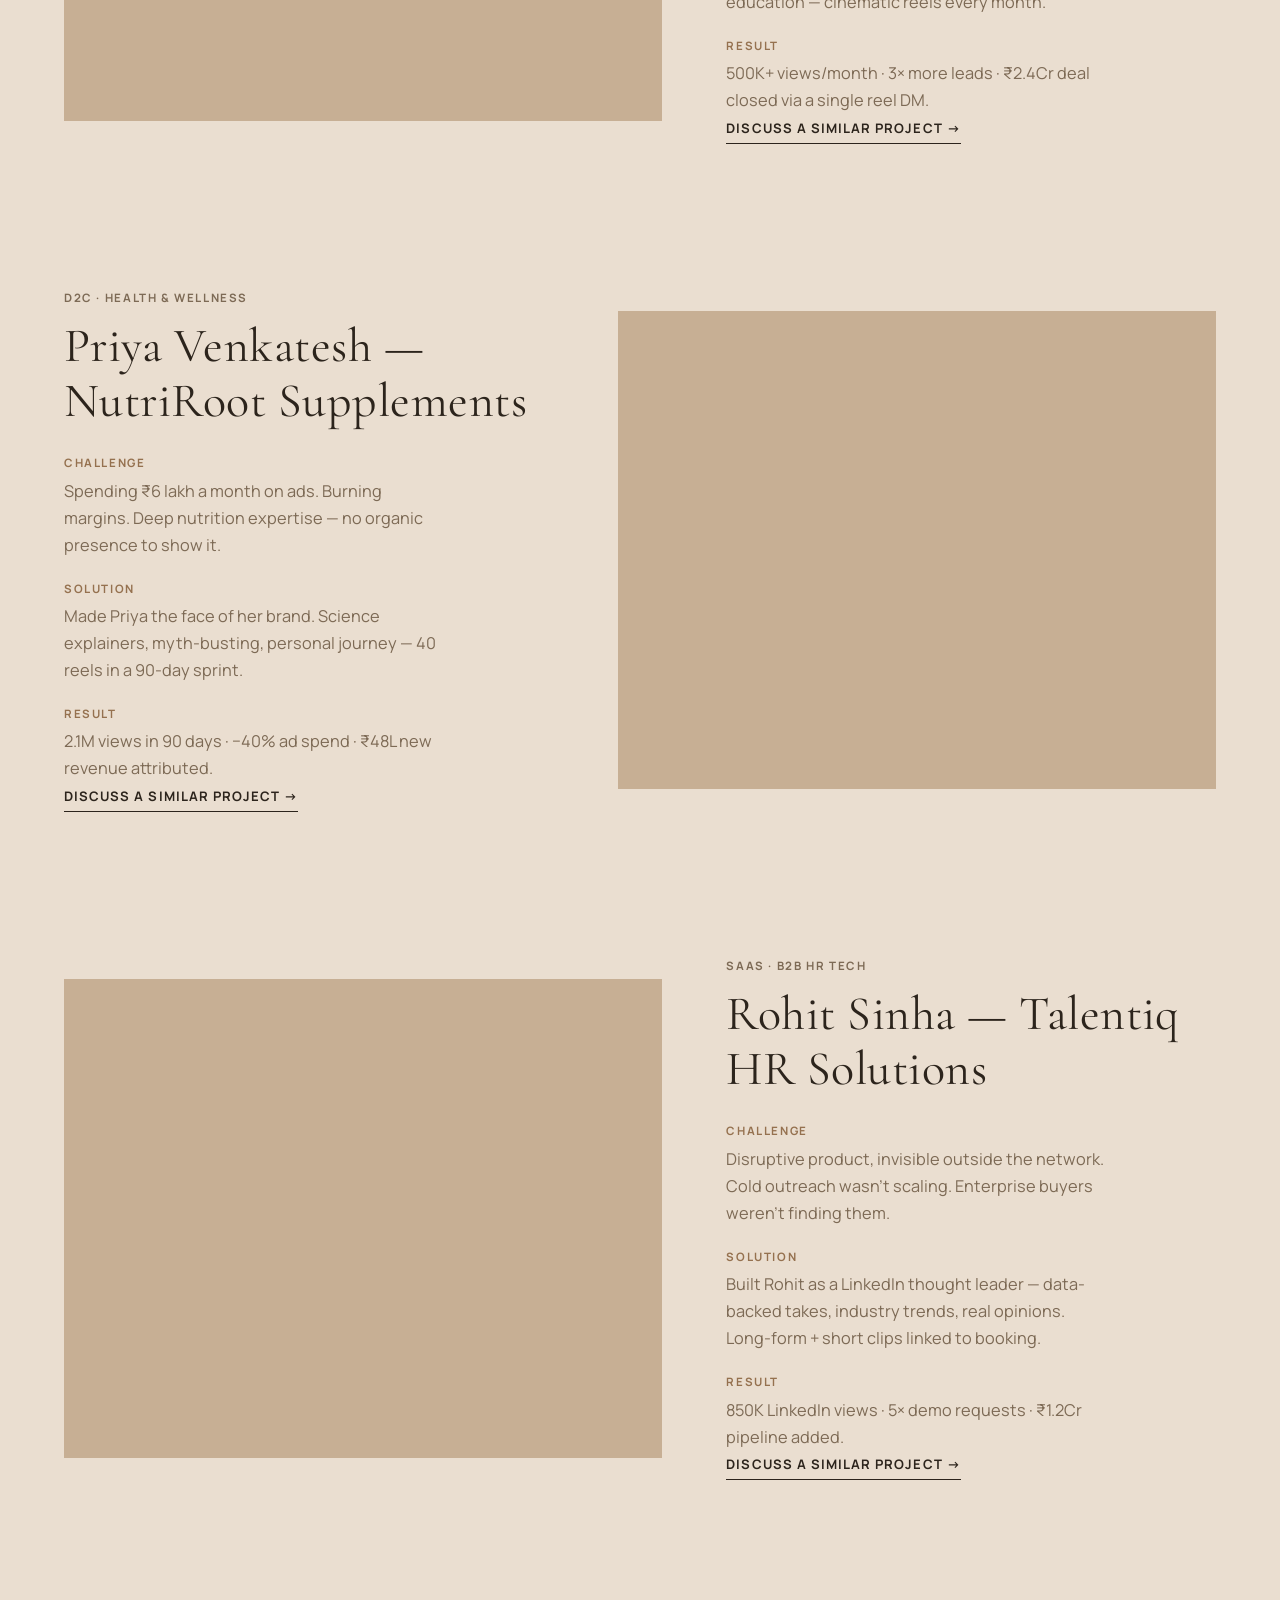
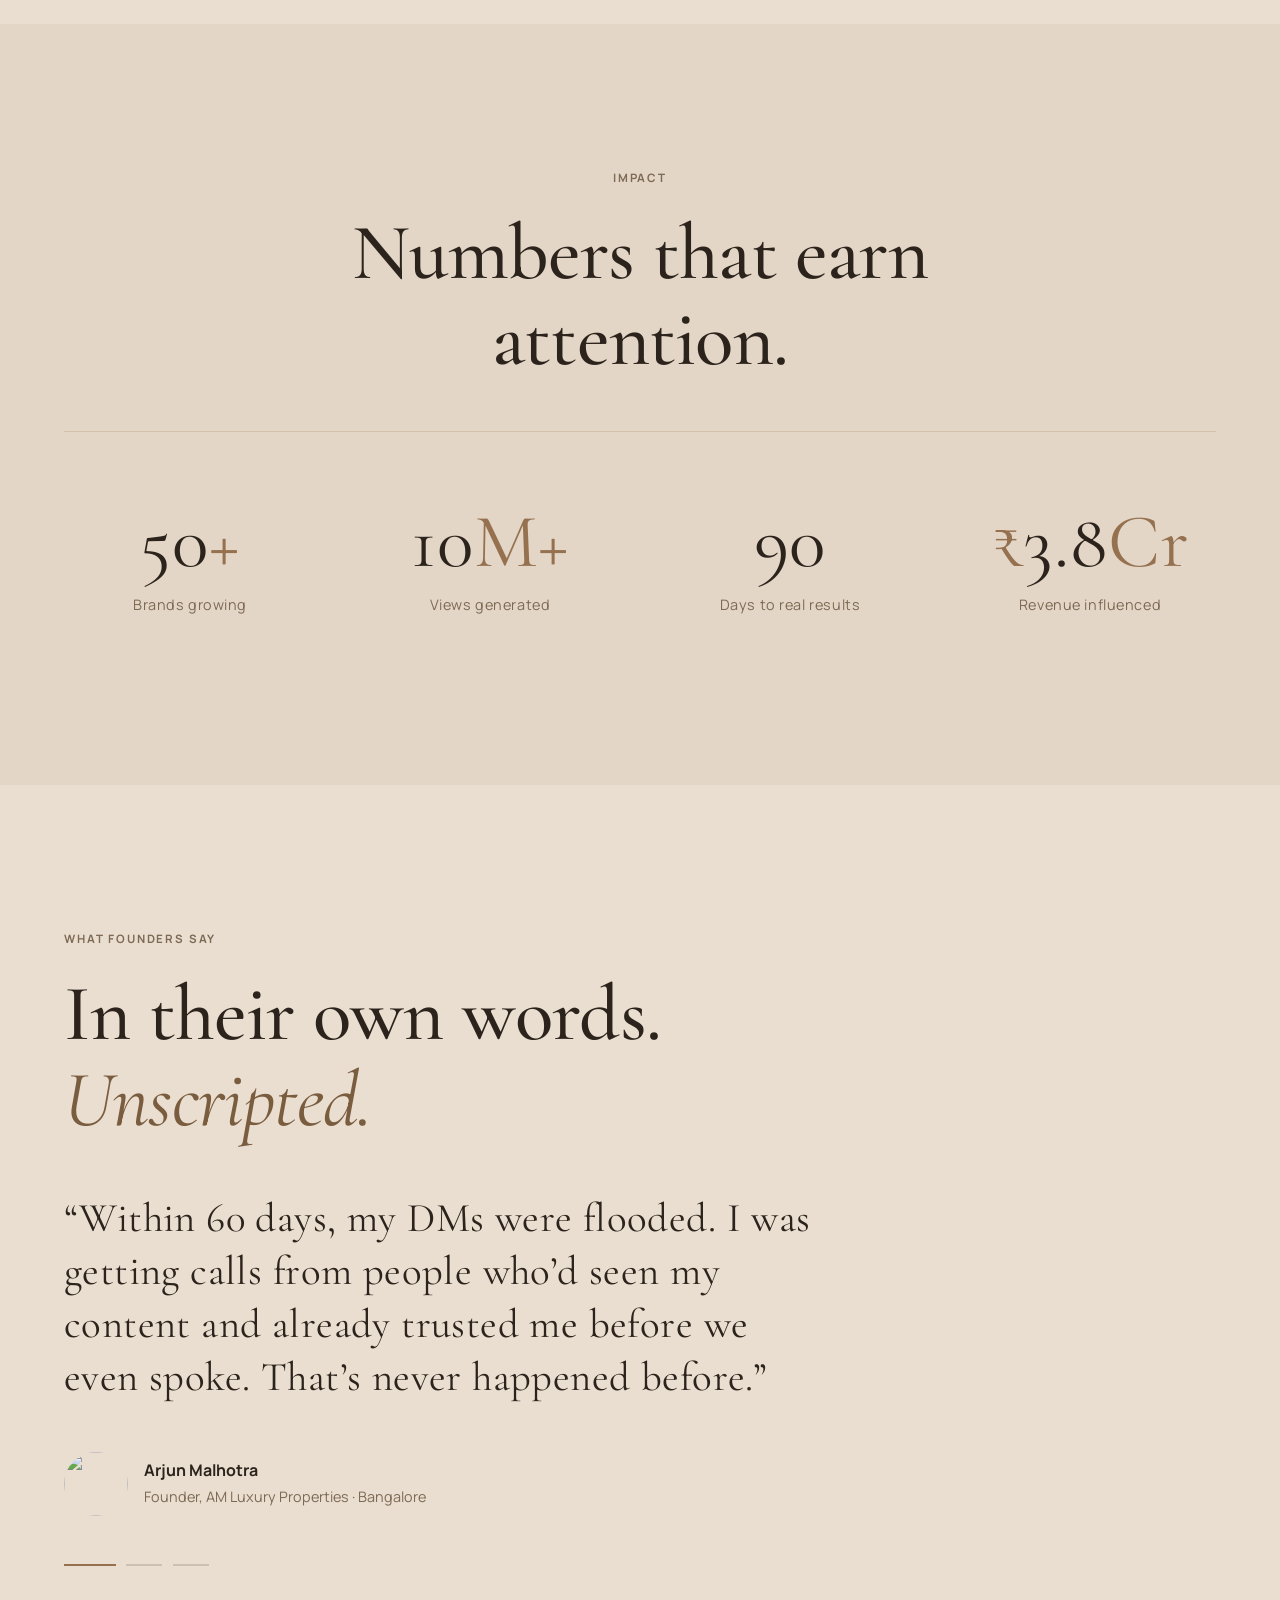
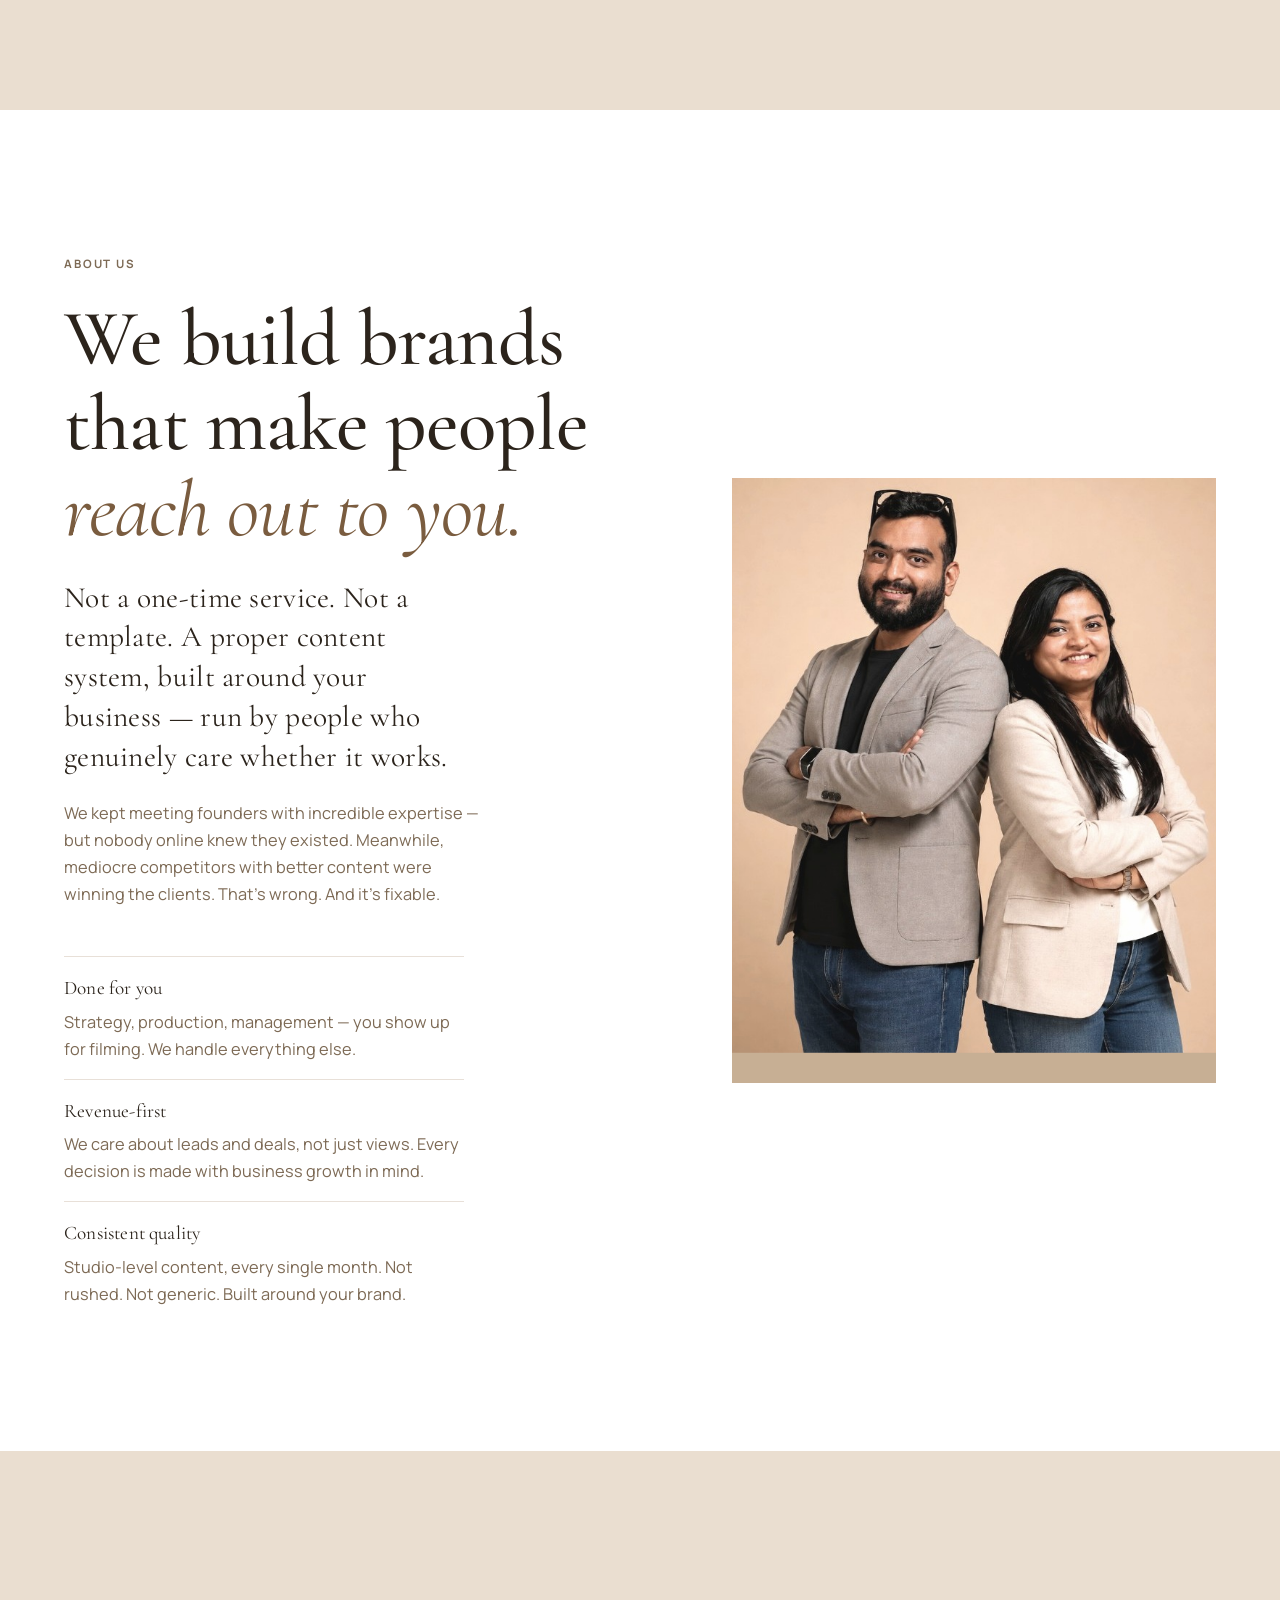
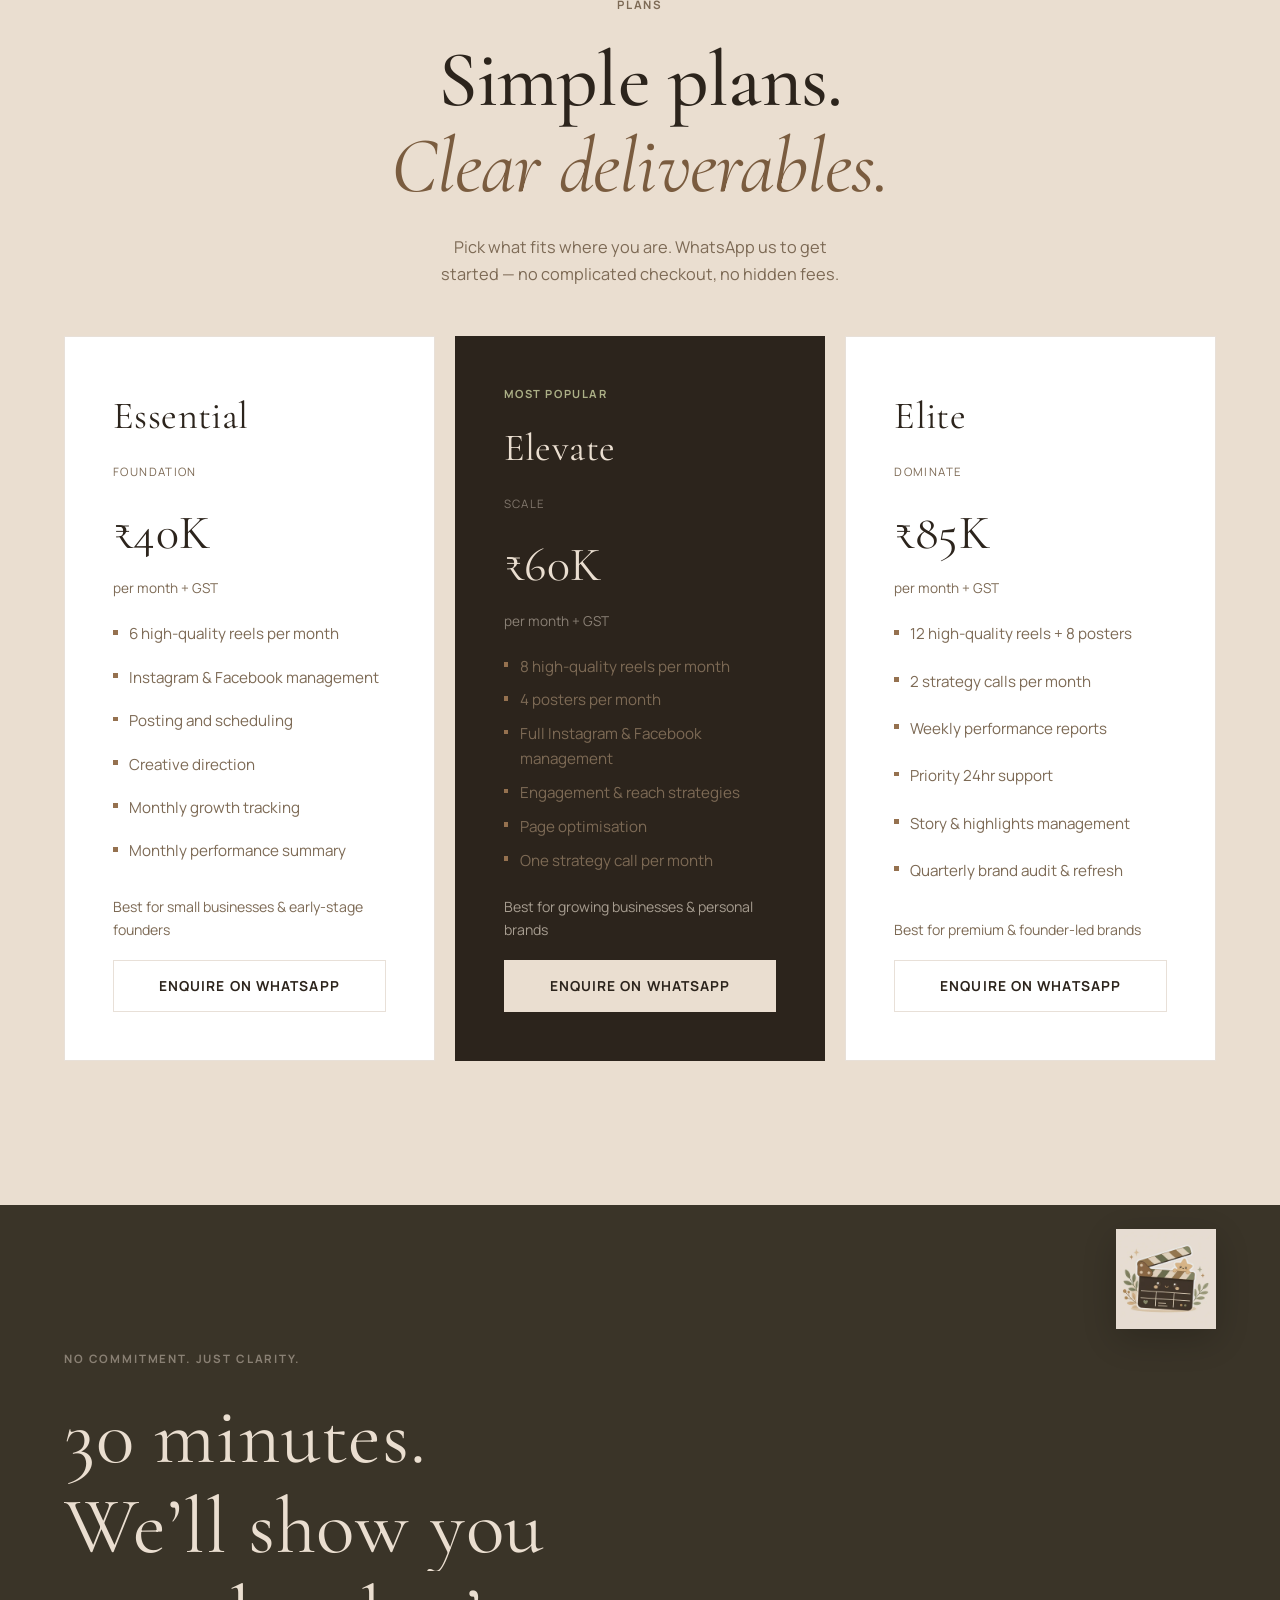
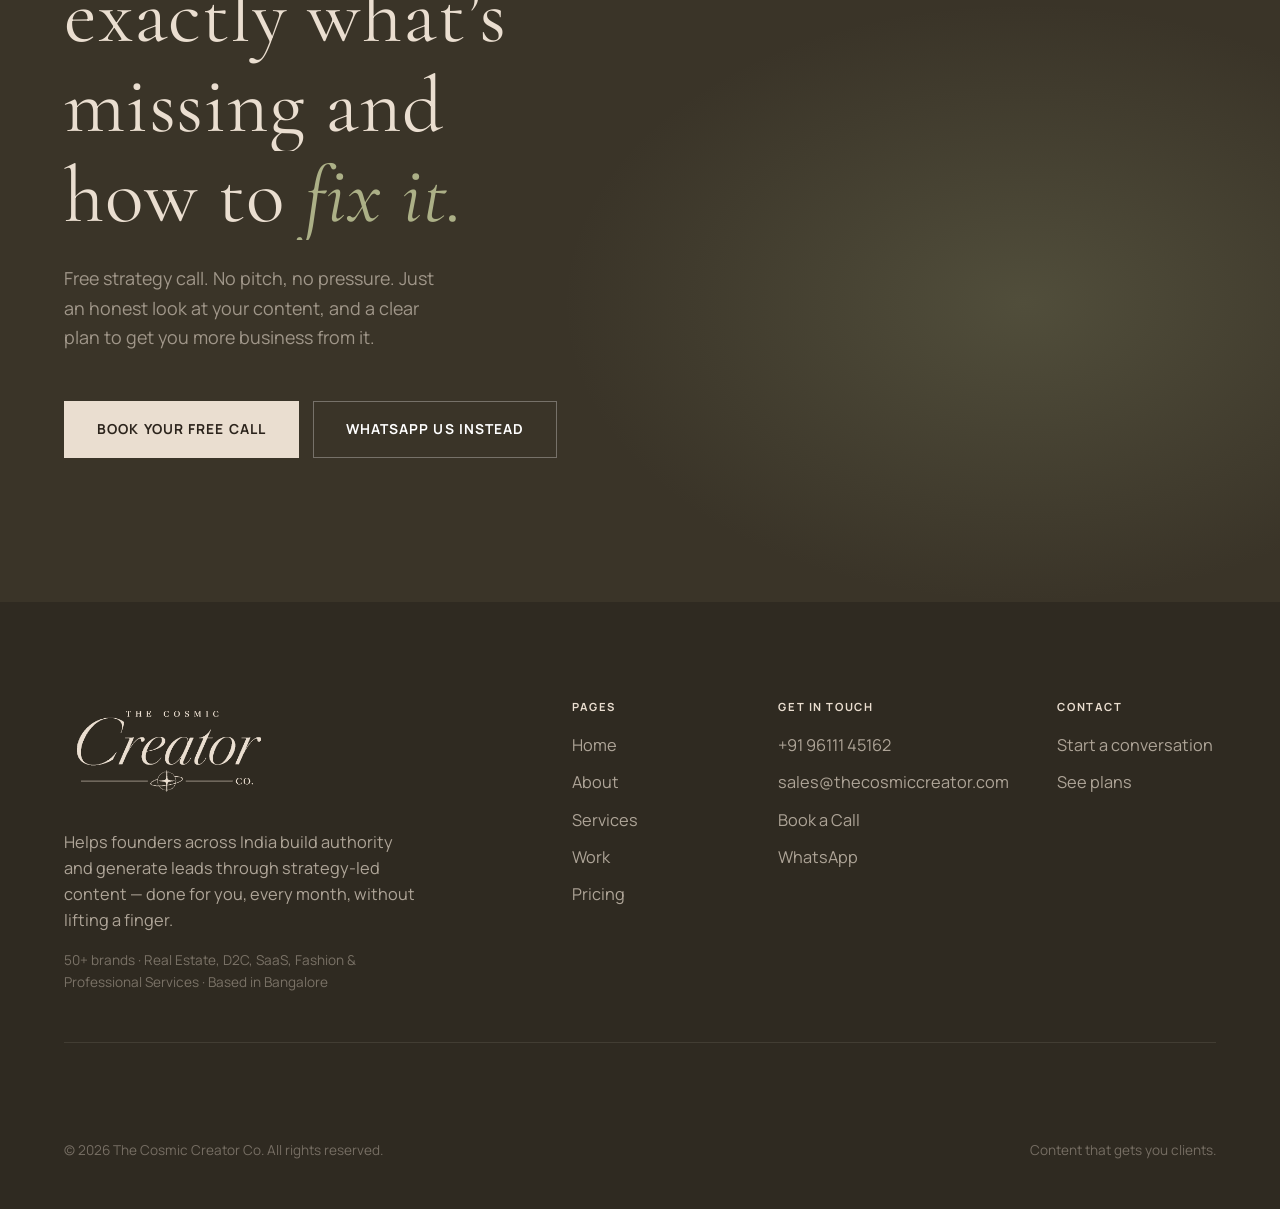
==== commit e83ab287: "updates" ====
--- a/index.html
+++ b/index.html
@@ -7,16 +7,13 @@
       name="description"
       content="The Cosmic Creator Co. — studio-quality content that turns your expertise into leads, trust, and clients. Done for you, every month."
     />
-    <meta name="theme-color" content="#0b0b0b" />
-    <link
-      rel="icon"
-      href="data:image/svg+xml,%3Csvg xmlns='http://www.w3.org/2000/svg' viewBox='0 0 64 64'%3E%3Crect width='64' height='64' fill='%230b0b0b'/%3E%3Ctext x='50%25' y='54%25' text-anchor='middle' font-family='Arial Black,Arial,sans-serif' font-size='22' font-weight='700' fill='%23ffffff'%3ETC%3C/text%3E%3C/svg%3E"
-    />
+    <meta name="theme-color" content="#eaded0" />
+    <link rel="icon" type="image/png" href="assets/favicon.png" />
     <title>The Cosmic Creator Co. — Content That Gets You Clients</title>
     <link rel="preconnect" href="https://fonts.googleapis.com" />
     <link rel="preconnect" href="https://fonts.gstatic.com" crossorigin />
     <link
-      href="https://fonts.googleapis.com/css2?family=Inter+Tight:ital,wght@0,400;0,500;0,600;0,700;0,800;1,500;1,600&family=Source+Sans+3:ital,wght@0,400;0,500;0,600;0,700;1,400&display=swap"
+      href="https://fonts.googleapis.com/css2?family=Cormorant+Garamond:ital,wght@0,400;0,500;0,600;1,400;1,500;1,600&family=Manrope:wght@400;500;600;700&display=swap"
       rel="stylesheet"
     />
     <link rel="stylesheet" href="css/styles.css" />
@@ -24,28 +21,48 @@
   <body>
     <div class="loader" id="loader" aria-hidden="true">
       <div class="loader__inner">
-        <span class="loader__brand">The Cosmic Creator Co.</span>
+        <img
+          class="loader__brand"
+          src="assets/logo-wordmark.png"
+          alt="The Cosmic Creator Co."
+          width="280"
+          height="128"
+        />
         <div class="loader__bar"><span class="loader__progress"></span></div>
       </div>
     </div>
 
     <header class="nav" id="nav">
-      <a class="nav__logo" href="#top" aria-label="The Cosmic Creator Co. home"
-        >The Cosmic Creator Co.</a
-      >
+      <a class="nav__logo" href="#top" aria-label="The Cosmic Creator Co. home">
+        <img
+          class="nav__mark"
+          src="assets/logo-mark.png"
+          alt=""
+          width="36"
+          height="36"
+        />
+        <img
+          class="nav__wordmark"
+          src="assets/logo-wordmark.png"
+          alt="The Cosmic Creator Co."
+          width="160"
+          height="74"
+        />
+      </a>
       <nav class="nav__links" aria-label="Primary">
         <a href="#work">Work</a>
         <a href="#services">Services</a>
         <a href="#process">Process</a>
         <a href="#pricing">Pricing</a>
         <a href="#about">About</a>
+        <a href="#contact">Contact</a>
       </nav>
       <a
         class="nav__cta btn btn--nav"
         href="https://cal.com/thecosmiccreator"
         target="_blank"
         rel="noopener noreferrer"
-        >Book Free Call</a
+        >Let’s talk</a
       >
       <button class="nav__toggle" id="navToggle" aria-label="Open menu" aria-expanded="false">
         <span></span><span></span>
@@ -71,31 +88,25 @@
     <main id="top">
       <!-- 1. HERO -->
       <section class="hero" data-section="hero">
-        <div class="hero__stage">
-          <div class="hero__visual">
-            <img
-              class="hero__image"
-              src="https://images.unsplash.com/photo-1574717024653-61fd2cf4d44d?auto=format&fit=crop&w=2200&q=80"
-              alt="Professional video crew filming studio-quality content"
-              width="2200"
-              height="1467"
-              fetchpriority="high"
-            />
-          </div>
+        <div class="hero__atmosphere" aria-hidden="true"></div>
+        <p class="hero__vert" aria-hidden="true">Est. 2024 · Bangalore</p>
+        <div class="hero__grid">
           <div class="hero__content">
-            <p class="hero__brand reveal">The Cosmic Creator Co.</p>
+            <p class="hero__kicker reveal">
+              <span class="hero__kicker-mark" aria-hidden="true"></span>
+              Content that gets you clients
+            </p>
             <h1 class="hero__title">
               <span class="line"><span class="line__inner">Your business</span></span>
               <span class="line"><span class="line__inner">deserves to be</span></span>
-              <span class="line"
-                ><span class="line__inner"
-                  ><em class="accent-ital">seen. Heard.</em></span
-                ></span
-              >
-              <span class="line"
-                ><span class="line__inner"><em class="accent-ital">Chosen.</em></span></span
-              >
+              <span class="line"><span class="line__inner"><em>seen. Heard.</em></span></span>
+              <span class="line"><span class="line__inner"><em>Chosen.</em></span></span>
             </h1>
+            <p class="hero__intro reveal">
+              <span class="hero__intro-label">We are</span>
+              <span class="hero__intro-name">The Cosmic Creator Co.</span>
+              <span class="hero__intro-role">A creative studio for founders who want to be unforgettable</span>
+            </p>
             <p class="hero__sub reveal">
               You’re good at what you do. The problem is — nobody knows it. We fix that.
               Studio-quality content, posted consistently, that turns your expertise into leads,
@@ -107,27 +118,83 @@
                 class="btn btn--primary"
                 target="_blank"
                 rel="noopener noreferrer"
-                >Book Free Strategy Call</a
+                >Book free strategy call</a
               >
-              <a href="#work" class="btn btn--ghost btn--ghost-light">See What’s Possible</a>
-            </div>
-          </div>
-        </div>
-      </section>
-
-      <!-- 2. CREDIBILITY -->
+              <a href="#work" class="text-link text-link--hero">View selected work</a>
+            </div>
+          </div>
+          <div class="hero__visual reveal">
+            <div class="floaties" aria-hidden="true">
+              <img class="floaty floaty--a" src="assets/illus-reel.webp" alt="" width="96" height="96" />
+              <img class="floaty floaty--b" src="assets/illus-clapper.webp" alt="" width="88" height="88" />
+              <img class="floaty floaty--c" src="assets/illus-growth.webp" alt="" width="84" height="84" />
+              <span class="spark spark--1"></span>
+              <span class="spark spark--2"></span>
+              <span class="spark spark--3"></span>
+            </div>
+            <figure class="hero__portrait">
+              <img
+                class="hero__image"
+                src="assets/founder-hero.jpg"
+                alt="The founders of The Cosmic Creator Co."
+                width="681"
+                height="851"
+                fetchpriority="high"
+              />
+              <figcaption class="hero__frame-label">The founders</figcaption>
+            </figure>
+            <p class="hero__caption">Strategy · Production · Growth</p>
+          </div>
+        </div>
+      </section>
+
+      <!-- 2. CREDIBILITY + animated creative strip -->
       <section class="credibility" data-section="credibility">
         <p class="credibility__label reveal">What our clients get</p>
-        <div class="credibility__logos reveal credibility__outcomes">
-          <span>Reels that work</span>
-          <span>More visibility</span>
-          <span>Inbound leads</span>
-          <span>Authority</span>
+        <div class="cred-cards reveal">
+          <article class="cred-card">
+            <img src="assets/illus-reel.webp" alt="" width="72" height="72" loading="lazy" />
+            <h3>Reels that work</h3>
+            <p>Studio quality, every month</p>
+          </article>
+          <article class="cred-card">
+            <img src="assets/illus-megaphone.webp" alt="" width="72" height="72" loading="lazy" />
+            <h3>More visibility</h3>
+            <p>Right people, right time</p>
+          </article>
+          <article class="cred-card">
+            <img src="assets/illus-growth.webp" alt="" width="72" height="72" loading="lazy" />
+            <h3>Inbound leads</h3>
+            <p>DMs from people ready to buy</p>
+          </article>
+          <article class="cred-card">
+            <img src="assets/illus-clapper.webp" alt="" width="72" height="72" loading="lazy" />
+            <h3>Authority</h3>
+            <p>Known as the go-to in your field</p>
+          </article>
         </div>
         <p class="credibility__marquee-label reveal" aria-hidden="true">
           Reel Production · Instagram & Facebook · Content Strategy · Creative Direction · Social
           Media Management · Personal Branding · Lead Generation · Growth Tracking
         </p>
+      </section>
+
+      <!-- Animated creative showcase -->
+      <section class="creative-band" aria-label="Creative energy">
+        <div class="creative-band__track" aria-hidden="true">
+          <div class="creative-band__item"><img src="assets/illus-reel.webp" alt="" /><span>Hook</span></div>
+          <div class="creative-band__item"><img src="assets/illus-megaphone.webp" alt="" /><span>Reach</span></div>
+          <div class="creative-band__item"><img src="assets/illus-growth.webp" alt="" /><span>Leads</span></div>
+          <div class="creative-band__item"><img src="assets/illus-clapper.webp" alt="" /><span>Shoot</span></div>
+          <div class="creative-band__item"><img src="assets/illus-reel.webp" alt="" /><span>Edit</span></div>
+          <div class="creative-band__item"><img src="assets/illus-megaphone.webp" alt="" /><span>Post</span></div>
+          <div class="creative-band__item"><img src="assets/illus-growth.webp" alt="" /><span>Grow</span></div>
+          <div class="creative-band__item"><img src="assets/illus-clapper.webp" alt="" /><span>Repeat</span></div>
+          <div class="creative-band__item"><img src="assets/illus-reel.webp" alt="" /><span>Hook</span></div>
+          <div class="creative-band__item"><img src="assets/illus-megaphone.webp" alt="" /><span>Reach</span></div>
+          <div class="creative-band__item"><img src="assets/illus-growth.webp" alt="" /><span>Leads</span></div>
+          <div class="creative-band__item"><img src="assets/illus-clapper.webp" alt="" /><span>Shoot</span></div>
+        </div>
       </section>
 
       <!-- 3. PROBLEM -->
@@ -298,6 +365,9 @@
         <div class="services__list">
           <article class="service reveal">
             <span class="service__num">01</span>
+            <div class="service__icon" aria-hidden="true">
+              <img src="assets/illus-reel.webp" alt="" width="64" height="64" loading="lazy" />
+            </div>
             <div class="service__content">
               <h3>Content Production</h3>
               <p>
@@ -309,6 +379,9 @@
           </article>
           <article class="service reveal">
             <span class="service__num">02</span>
+            <div class="service__icon" aria-hidden="true">
+              <img src="assets/illus-megaphone.webp" alt="" width="64" height="64" loading="lazy" />
+            </div>
             <div class="service__content">
               <h3>Social Media Management</h3>
               <p>
@@ -320,6 +393,9 @@
           </article>
           <article class="service reveal">
             <span class="service__num">03</span>
+            <div class="service__icon" aria-hidden="true">
+              <img src="assets/illus-growth.webp" alt="" width="64" height="64" loading="lazy" />
+            </div>
             <div class="service__content">
               <h3>Brand Strategy</h3>
               <p>
@@ -614,10 +690,10 @@
           </div>
           <div class="about__visual reveal">
             <img
-              src="https://images.unsplash.com/photo-1574717024653-61fd2cf4d44d?auto=format&fit=crop&w=1200&q=80"
-              alt="Creator filming cinematic content on set"
-              width="1200"
-              height="1500"
+              src="assets/founder-hero.jpg"
+              alt="The founders of The Cosmic Creator Co."
+              width="681"
+              height="851"
               loading="lazy"
             />
           </div>
@@ -707,6 +783,14 @@
 
       <!-- 11. FINAL CTA -->
       <section class="final-cta" id="contact" data-section="cta">
+        <img
+          class="final-cta__mascot"
+          src="assets/illus-clapper.webp"
+          alt=""
+          width="110"
+          height="110"
+          aria-hidden="true"
+        />
         <p class="eyebrow reveal">No commitment. Just clarity.</p>
         <h2 class="final-cta__title">
           <span class="line"><span class="line__inner">30 minutes. We’ll show you</span></span>
@@ -742,7 +826,14 @@
     <footer class="footer">
       <div class="footer__top">
         <div>
-          <a class="footer__logo" href="#top">The Cosmic Creator Co.</a>
+          <a class="footer__logo" href="#top" aria-label="The Cosmic Creator Co. home">
+            <img
+              src="assets/logo-wordmark-light.png"
+              alt="The Cosmic Creator Co."
+              width="200"
+              height="92"
+            />
+          </a>
           <p class="footer__blurb">
             Helps founders across India build authority and generate leads through strategy-led
             content — done for you, every month, without lifting a finger.
--- a/css/styles.css
+++ b/css/styles.css
@@ -1,32 +1,42 @@
 /* =========================================================
-   FORMA — Premium Agency Design System
+   The Cosmic Creator Co. — Sleek · Elegant · Creative · Timeless
    ========================================================= */
 
 :root {
-  --black: #0b0b0b;
-  --charcoal: #161616;
-  --ink: #1c1c1c;
-  --muted: #6b6b6b;
-  --line: rgba(11, 11, 11, 0.12);
+  /* Palette: Earth · Sand · Almond · Moss · Sage */
+  --earth: #95714f;
+  --sand: #c7af94;
+  --almond: #eaded0;
+  --moss: #8c916c;
+  --sage: #acb087;
+
+  --ink: #2c241c;
+  --ink-soft: #4a3b2e;
+  --muted: #7d6a55;
+  --line: rgba(149, 113, 79, 0.22);
   --white: #ffffff;
-  --paper: #f2f1ee;
-  --paper-2: #eae9e4;
-  --accent: #1f5eff;
-  --accent-soft: rgba(31, 94, 255, 0.12);
-
-  --font-display: "Inter Tight", "Helvetica Neue", Helvetica, Arial, sans-serif;
-  --font-body: "Source Sans 3", "Helvetica Neue", Helvetica, Arial, sans-serif;
+  --paper: var(--almond);
+  --paper-2: #e3d6c6;
+  --accent: var(--earth);
+  --accent-deep: #7a5c3f;
+  --accent-soft: var(--sage);
+  --dark: #3a3428;
+  --dark-deep: #2f2a21;
+
+  --font-display: "Cormorant Garamond", "Times New Roman", Times, serif;
+  --font-body: "Manrope", "Helvetica Neue", Helvetica, Arial, sans-serif;
 
   --space-xs: clamp(0.5rem, 1vw, 0.75rem);
   --space-sm: clamp(1rem, 2vw, 1.5rem);
   --space-md: clamp(1.75rem, 4vw, 3rem);
   --space-lg: clamp(3rem, 8vw, 6rem);
-  --space-xl: clamp(5rem, 12vw, 10rem);
-
-  --pad-x: clamp(1.25rem, 5vw, 5rem);
-  --max: 1400px;
-  --ease: cubic-bezier(0.22, 1, 0.36, 1);
-  --nav-h: 4.5rem;
+  --space-xl: clamp(5rem, 12vw, 9rem);
+
+  --pad-x: clamp(1.25rem, 5vw, 5.5rem);
+  --max: 1280px;
+  --ease: cubic-bezier(0.16, 1, 0.3, 1);
+  --ease-soft: cubic-bezier(0.33, 1, 0.68, 1);
+  --nav-h: 4.75rem;
 }
 
 *,
@@ -54,13 +64,23 @@
 body {
   font-family: var(--font-body);
   font-weight: 400;
-  font-size: clamp(1rem, 1.05vw, 1.125rem);
-  line-height: 1.55;
-  color: var(--black);
+  font-size: clamp(1.02rem, 1.1vw, 1.125rem);
+  line-height: 1.65;
+  color: var(--ink);
   background: var(--paper);
   overflow-x: hidden;
   -webkit-font-smoothing: antialiased;
   text-rendering: optimizeLegibility;
+}
+
+body::before {
+  content: "";
+  position: fixed;
+  inset: 0;
+  pointer-events: none;
+  z-index: 9998;
+  opacity: 0.035;
+  background-image: url("data:image/svg+xml,%3Csvg viewBox='0 0 200 200' xmlns='http://www.w3.org/2000/svg'%3E%3Cfilter id='n'%3E%3CfeTurbulence type='fractalNoise' baseFrequency='0.85' numOctaves='2' stitchTiles='stitch'/%3E%3C/filter%3E%3Crect width='100%25' height='100%25' filter='url(%23n)'/%3E%3C/svg%3E");
 }
 
 body.is-loading {
@@ -91,9 +111,14 @@
   cursor: pointer;
 }
 
+em {
+  font-style: italic;
+  font-weight: 400;
+}
+
 ::selection {
-  background: var(--accent);
-  color: var(--white);
+  background: var(--sage);
+  color: var(--ink);
 }
 
 /* ---------- Loader ---------- */
@@ -103,8 +128,8 @@
   z-index: 10000;
   display: grid;
   place-items: center;
-  background: var(--black);
-  color: var(--white);
+  background: var(--paper);
+  color: var(--ink);
   transition: opacity 0.6s var(--ease), visibility 0.6s;
 }
 
@@ -114,25 +139,18 @@
   pointer-events: none;
 }
 
-.hero .accent-ital {
-  color: #9db7ff;
-  font-style: italic;
-}
-
 .loader__brand {
-  font-family: var(--font-display);
-  font-weight: 700;
-  font-size: clamp(1.2rem, 4vw, 2rem);
-  letter-spacing: -0.04em;
-  text-align: center;
   display: block;
+  width: min(280px, 70vw);
+  height: auto;
+  margin: 0 auto;
 }
 
 .loader__bar {
   margin-top: 1.5rem;
-  width: min(220px, 50vw);
+  width: min(200px, 50vw);
   height: 1px;
-  background: rgba(255, 255, 255, 0.2);
+  background: var(--line);
   overflow: hidden;
 }
 
@@ -140,76 +158,94 @@
   display: block;
   height: 100%;
   width: 0%;
-  background: var(--accent);
-}
-
-/* ---------- Buttons ---------- */
+  background: var(--ink);
+}
+
+/* ---------- Buttons & links ---------- */
 .btn {
   display: inline-flex;
   align-items: center;
   justify-content: center;
   gap: 0.5rem;
   min-height: 3rem;
-  padding: 0.85rem 1.6rem;
+  padding: 0.85rem 1.75rem;
   font-family: var(--font-body);
-  font-size: 0.95rem;
-  font-weight: 600;
-  letter-spacing: -0.01em;
+  font-size: 0.86rem;
+  font-weight: 700;
+  letter-spacing: 0.08em;
+  text-transform: uppercase;
   border: 1px solid transparent;
   border-radius: 0;
   transition: background 0.35s var(--ease), color 0.35s var(--ease),
-    border-color 0.35s var(--ease), transform 0.35s var(--ease);
+    border-color 0.35s var(--ease);
 }
 
 .btn--primary {
-  background: var(--black);
-  color: var(--white);
+  background: var(--ink);
+  color: var(--paper);
 }
 
 .btn--primary:hover {
-  background: var(--accent);
+  background: var(--moss);
 }
 
 .btn--ghost {
   background: transparent;
   border-color: var(--line);
-  color: var(--black);
+  color: var(--ink);
 }
 
 .btn--ghost:hover {
-  border-color: var(--black);
+  border-color: var(--ink);
+}
+
+.btn--ghost-light {
+  border-color: rgba(255, 255, 255, 0.3);
+  color: var(--white);
+}
+
+.btn--ghost-light:hover {
+  border-color: var(--white);
 }
 
 .btn--nav {
-  background: var(--black);
-  color: var(--white);
-  min-height: 2.5rem;
-  padding: 0.55rem 1.1rem;
-  font-size: 0.85rem;
+  background: transparent;
+  color: var(--ink);
+  border: 1px solid var(--ink);
+  min-height: 2.4rem;
+  padding: 0.45rem 1rem;
+  font-size: 0.72rem;
 }
 
 .btn--nav:hover {
-  background: var(--accent);
+  background: var(--moss);
+  color: var(--paper);
 }
 
 .btn--xl {
-  min-height: 3.75rem;
-  padding: 1.1rem 2.25rem;
-  font-size: 1.05rem;
+  min-height: 3.5rem;
+  padding: 1rem 2rem;
 }
 
 .text-link {
   display: inline-flex;
-  margin-top: var(--space-sm);
-  font-weight: 600;
-  font-size: 0.95rem;
+  align-items: center;
+  font-weight: 700;
+  font-size: 0.82rem;
+  letter-spacing: 0.08em;
+  text-transform: uppercase;
   border-bottom: 1px solid currentColor;
-  padding-bottom: 0.15rem;
-  transition: color 0.3s;
+  padding-bottom: 0.2rem;
+  transition: color 0.3s, opacity 0.3s;
 }
 
 .text-link:hover {
-  color: var(--accent);
+  color: var(--accent-deep);
+}
+
+.text-link--hero {
+  margin-left: 0.25rem;
+  align-self: center;
 }
 
 /* ---------- Nav ---------- */
@@ -224,41 +260,62 @@
   justify-content: space-between;
   height: var(--nav-h);
   padding: 0 var(--pad-x);
-  background: rgba(242, 241, 238, 0.72);
-  backdrop-filter: blur(16px);
+  background: rgba(234, 222, 208, 0.82);
+  backdrop-filter: blur(14px);
   border-bottom: 1px solid transparent;
   transition: border-color 0.4s, background 0.4s;
 }
 
 .nav.is-scrolled {
   border-bottom-color: var(--line);
-  background: rgba(242, 241, 238, 0.9);
+  background: rgba(234, 222, 208, 0.94);
 }
 
 .nav__logo {
-  font-family: var(--font-display);
-  font-weight: 800;
-  font-size: clamp(0.78rem, 1.4vw, 1.05rem);
-  letter-spacing: -0.03em;
-  max-width: 12rem;
-  line-height: 1.15;
+  display: flex;
+  align-items: center;
+  gap: 0.65rem;
+  line-height: 0;
+}
+
+.nav__mark {
+  width: 34px;
+  height: 34px;
+  object-fit: contain;
+}
+
+.nav__wordmark {
+  width: clamp(118px, 16vw, 152px);
+  height: auto;
 }
 
 @media (min-width: 1100px) {
-  .nav__logo {
-    max-width: none;
-    font-size: 1.05rem;
+  .nav__wordmark {
+    width: 168px;
+  }
+}
+
+@media (max-width: 520px) {
+  .nav__wordmark {
+    width: 112px;
+  }
+
+  .nav__mark {
+    width: 28px;
+    height: 28px;
   }
 }
 
 .nav__links {
   display: none;
-  gap: 2rem;
+  gap: 1.75rem;
 }
 
 .nav__links a {
-  font-size: 0.9rem;
-  font-weight: 500;
+  font-size: 0.72rem;
+  font-weight: 700;
+  letter-spacing: 0.14em;
+  text-transform: uppercase;
   opacity: 0.7;
   transition: opacity 0.3s;
 }
@@ -283,7 +340,7 @@
   display: block;
   width: 22px;
   height: 1.5px;
-  background: var(--black);
+  background: var(--ink);
   transition: transform 0.35s var(--ease);
 }
 
@@ -301,7 +358,7 @@
   z-index: 999;
   display: flex;
   flex-direction: column;
-  gap: 1.5rem;
+  gap: 1.35rem;
   padding: var(--space-md) var(--pad-x);
   background: var(--paper);
   transform: translateY(-105%);
@@ -314,19 +371,19 @@
 
 .mobile-nav a {
   font-family: var(--font-display);
-  font-size: clamp(1.75rem, 6vw, 2.5rem);
-  font-weight: 700;
-  letter-spacing: -0.03em;
+  font-size: clamp(1.8rem, 7vw, 2.6rem);
+  font-weight: 400;
+  letter-spacing: 0.01em;
 }
 
 .mobile-nav .btn {
   margin-top: 1rem;
   width: fit-content;
   font-family: var(--font-body);
-  font-size: 1rem;
-}
-
-@media (min-width: 900px) {
+  font-size: 0.8rem;
+}
+
+@media (min-width: 980px) {
   .nav__links,
   .nav__cta {
     display: flex;
@@ -338,11 +395,11 @@
   }
 }
 
-/* ---------- Shared section bits ---------- */
+/* ---------- Shared ---------- */
 .eyebrow {
-  font-size: 0.75rem;
-  font-weight: 600;
-  letter-spacing: 0.14em;
+  font-size: 0.72rem;
+  font-weight: 700;
+  letter-spacing: 0.16em;
   text-transform: uppercase;
   color: var(--muted);
   margin-bottom: var(--space-sm);
@@ -350,10 +407,10 @@
 
 .section-title {
   font-family: var(--font-display);
-  font-weight: 700;
-  font-size: clamp(2.25rem, 5.5vw, 4.75rem);
-  line-height: 1.05;
-  letter-spacing: -0.03em;
+  font-weight: 500;
+  font-size: clamp(2.6rem, 6.2vw, 5rem);
+  line-height: 1.08;
+  letter-spacing: -0.01em;
   max-width: 16ch;
 }
 
@@ -361,25 +418,7 @@
   max-width: 42ch;
   color: var(--muted);
   margin-top: var(--space-sm);
-  font-size: clamp(1.02rem, 1.3vw, 1.15rem);
-}
-
-.section-head--center .section-lead {
-  text-align: center;
-}
-
-.section-cta {
-  margin-top: var(--space-md);
-}
-
-.accent-ital {
-  font-style: italic;
-  font-weight: 600;
-  color: var(--accent);
-}
-
-.section-head {
-  margin-bottom: var(--space-md);
+  font-size: clamp(1.02rem, 1.25vw, 1.12rem);
 }
 
 .section-head--center {
@@ -390,12 +429,34 @@
 }
 
 .section-head--center .section-title {
-  max-width: 16ch;
+  max-width: 18ch;
+}
+
+.section-head--center .section-lead {
+  text-align: center;
+}
+
+.section-head {
+  margin-bottom: var(--space-md);
+}
+
+.section-cta {
+  margin-top: var(--space-md);
+}
+
+.accent-ital,
+.section-title em,
+.hero__title em,
+.final-cta__title em {
+  font-style: italic;
+  font-family: var(--font-display);
+  font-weight: 400;
+  color: var(--accent-deep);
 }
 
 .reveal {
   opacity: 0;
-  transform: translateY(28px);
+  transform: translateY(24px);
 }
 
 .line {
@@ -409,148 +470,204 @@
 }
 
 /* =========================================================
-   1. HERO — full-bleed visual plane
+   HERO — elegant airy split
    ========================================================= */
 .hero {
   position: relative;
   min-height: 100svh;
-  color: var(--white);
-  background: var(--black);
-}
-
-.hero__stage {
+  padding: calc(var(--nav-h) + 1.5rem) var(--pad-x) var(--space-lg);
+  background:
+    radial-gradient(ellipse 70% 50% at 85% 20%, rgba(172, 176, 135, 0.28), transparent 60%),
+    radial-gradient(ellipse 50% 40% at 10% 90%, rgba(149, 113, 79, 0.1), transparent 55%),
+    var(--paper);
+  overflow: clip;
+}
+
+.hero__atmosphere {
+  position: absolute;
+  inset: 10% auto auto 42%;
+  width: min(42vw, 420px);
+  height: min(42vw, 420px);
+  border-radius: 50%;
+  background: radial-gradient(circle, rgba(172, 176, 135, 0.22), transparent 68%);
+  filter: blur(8px);
+  pointer-events: none;
+  animation: drift 12s var(--ease-soft) infinite alternate;
+}
+
+.hero__vert {
+  display: none;
+  position: absolute;
+  left: 1.1rem;
+  top: 50%;
+  transform: translateY(-50%) rotate(-90deg);
+  transform-origin: left center;
+  font-size: 0.68rem;
+  font-weight: 600;
+  letter-spacing: 0.22em;
+  text-transform: uppercase;
+  color: var(--muted);
+  white-space: nowrap;
+}
+
+@media (min-width: 1100px) {
+  .hero__vert {
+    display: block;
+  }
+}
+
+.hero__kicker {
+  display: inline-flex;
+  align-items: center;
+  gap: 0.65rem;
+  font-size: 0.72rem;
+  font-weight: 600;
+  letter-spacing: 0.16em;
+  text-transform: uppercase;
+  color: var(--muted);
+  margin-bottom: var(--space-sm);
+}
+
+.hero__kicker-mark {
+  width: 1.5rem;
+  height: 1px;
+  background: var(--earth);
+}
+
+.hero__title {
+  font-family: var(--font-display);
+  font-weight: 500;
+  font-size: clamp(3rem, 7.8vw, 6.1rem);
+  line-height: 1.02;
+  letter-spacing: -0.02em;
+  max-width: 11ch;
+  margin-bottom: var(--space-md);
+  color: var(--ink);
+}
+
+.hero__grid {
   position: relative;
-  min-height: 100svh;
-  display: grid;
-  align-items: end;
+  z-index: 1;
+  max-width: var(--max);
+  margin: 0 auto;
+  display: grid;
+  gap: var(--space-md);
+  align-items: center;
+  min-height: calc(100svh - var(--nav-h) - 4rem);
+}
+
+.hero__intro {
+  display: grid;
+  gap: 0.2rem;
+  margin-bottom: var(--space-sm);
+}
+
+.hero__intro-label {
+  font-size: 0.85rem;
+  color: var(--muted);
+}
+
+.hero__intro-name {
+  font-family: var(--font-display);
+  font-size: clamp(1.5rem, 2.5vw, 2rem);
+  letter-spacing: 0.02em;
+}
+
+.hero__intro-role {
+  font-size: 0.95rem;
+  color: var(--muted);
+}
+
+.hero__sub {
+  max-width: 38ch;
+  color: var(--ink-soft);
+  margin-bottom: var(--space-md);
+  font-size: clamp(1.02rem, 1.2vw, 1.12rem);
+}
+
+.hero__actions {
+  display: flex;
+  flex-wrap: wrap;
+  align-items: center;
+  gap: 1.25rem;
 }
 
 .hero__visual {
+  position: relative;
+  justify-self: center;
+  width: min(100%, 420px);
+}
+
+.hero__portrait {
+  position: relative;
+  overflow: hidden;
+  aspect-ratio: 4 / 5;
+  background: var(--sand);
+}
+
+.hero__frame-label {
   position: absolute;
-  inset: 0;
-  overflow: hidden;
-}
-
-.hero__visual::after {
-  content: "";
-  position: absolute;
-  inset: 0;
-  background: linear-gradient(
-    105deg,
-    rgba(11, 11, 11, 0.88) 0%,
-    rgba(11, 11, 11, 0.55) 42%,
-    rgba(11, 11, 11, 0.2) 100%
-  );
-  pointer-events: none;
+  left: 1rem;
+  bottom: 1rem;
+  z-index: 2;
+  padding: 0.45rem 0.7rem;
+  background: rgba(234, 222, 208, 0.88);
+  backdrop-filter: blur(8px);
+  font-size: 0.68rem;
+  font-weight: 600;
+  letter-spacing: 0.14em;
+  text-transform: uppercase;
+  color: var(--ink);
 }
 
 .hero__image {
   width: 100%;
   height: 100%;
   object-fit: cover;
-  transform: scale(1.12);
-  will-change: transform;
-}
-
-.hero__content {
-  position: relative;
-  z-index: 1;
-  padding: calc(var(--nav-h) + 2rem) var(--pad-x) clamp(2.5rem, 8vh, 5rem);
-  max-width: 58rem;
-}
-
-.hero__brand {
-  font-family: var(--font-display);
-  font-weight: 800;
-  font-size: clamp(1rem, 2vw, 1.15rem);
-  letter-spacing: 0.22em;
-  margin-bottom: var(--space-sm);
-  color: rgba(255, 255, 255, 0.72);
-}
-
-.hero__title {
-  font-family: var(--font-display);
+  object-position: center 15%;
+  transform: scale(1.01);
+  filter: brightness(1.04) saturate(0.92) contrast(1.02);
+}
+
+.hero__caption {
+  margin-top: 0.85rem;
+  font-size: 0.72rem;
   font-weight: 700;
-  font-size: clamp(2.6rem, 7.5vw, 5.75rem);
-  line-height: 1.02;
-  letter-spacing: -0.035em;
-  max-width: 13ch;
-  margin-bottom: var(--space-sm);
-}
-
-.hero__sub {
-  max-width: 34ch;
-  color: rgba(255, 255, 255, 0.68);
-  margin-bottom: var(--space-md);
-  font-size: clamp(1.05rem, 1.4vw, 1.25rem);
-}
-
-.hero__actions {
-  display: flex;
-  flex-wrap: wrap;
-  gap: 0.75rem;
-}
-
-.hero .btn--primary {
-  background: var(--white);
-  color: var(--black);
-}
-
-.hero .btn--primary:hover {
-  background: var(--accent);
-  color: var(--white);
-}
-
-.btn--ghost-light {
-  border-color: rgba(255, 255, 255, 0.28);
-  color: var(--white);
-}
-
-.btn--ghost-light:hover {
-  border-color: var(--white);
-  background: transparent;
-}
-
-.nav.is-over-hero {
-  background: rgba(11, 11, 11, 0.28);
-  color: var(--white);
-  border-bottom-color: transparent;
-}
-
-.nav.is-over-hero .nav__links a {
-  opacity: 0.78;
-}
-
-.nav.is-over-hero .nav__links a:hover {
-  opacity: 1;
-}
-
-.nav.is-over-hero .nav__toggle span {
-  background: var(--white);
-}
-
-.nav.is-over-hero .btn--nav {
-  background: var(--white);
-  color: var(--black);
-}
-
-.nav.is-over-hero .btn--nav:hover {
-  background: var(--accent);
-  color: var(--white);
+  letter-spacing: 0.14em;
+  text-transform: uppercase;
+  color: var(--muted);
+  text-align: center;
+}
+
+@media (min-width: 980px) {
+  .hero__grid {
+    grid-template-columns: 1.15fr 0.85fr;
+    gap: clamp(2rem, 6vw, 5rem);
+  }
+
+  .hero__visual {
+    width: 100%;
+    max-width: 460px;
+    justify-self: end;
+  }
 }
 
 /* =========================================================
-   2. CREDIBILITY
+   CREDIBILITY
    ========================================================= */
 .credibility {
   padding: var(--space-md) var(--pad-x);
   border-top: 1px solid var(--line);
   border-bottom: 1px solid var(--line);
+  background: var(--white);
 }
 
 .credibility__label {
   text-align: center;
-  font-size: 0.8rem;
+  font-size: 0.72rem;
+  font-weight: 700;
+  letter-spacing: 0.14em;
+  text-transform: uppercase;
   color: var(--muted);
   margin-bottom: var(--space-sm);
 }
@@ -559,32 +676,253 @@
   display: flex;
   flex-wrap: wrap;
   justify-content: center;
-  gap: clamp(1.25rem, 4vw, 3.5rem);
-  font-family: var(--font-display);
-  font-weight: 700;
-  font-size: clamp(1.1rem, 2.2vw, 1.5rem);
-  letter-spacing: -0.03em;
-  opacity: 0.45;
+  gap: clamp(1.25rem, 4vw, 3rem);
+  font-family: var(--font-display);
+  font-weight: 400;
+  font-size: clamp(1.25rem, 2.4vw, 1.75rem);
+  letter-spacing: 0.02em;
+  opacity: 0.72;
 }
 
 .credibility__outcomes {
-  opacity: 0.7;
   margin-bottom: var(--space-sm);
 }
 
 .credibility__marquee-label {
   text-align: center;
-  max-width: 60rem;
+  max-width: 58rem;
   margin: var(--space-sm) auto 0;
-  font-size: 0.78rem;
-  letter-spacing: 0.08em;
+  font-size: 0.72rem;
+  letter-spacing: 0.1em;
   text-transform: uppercase;
   color: var(--muted);
-  line-height: 1.7;
+  line-height: 1.8;
+}
+
+/* Animated illustration cards */
+.cred-cards {
+  display: grid;
+  grid-template-columns: repeat(2, 1fr);
+  gap: 1rem;
+  max-width: var(--max);
+  margin: 0 auto var(--space-sm);
+}
+
+.cred-card {
+  background: rgba(255, 255, 255, 0.35);
+  border: 1px solid var(--line);
+  padding: 1.35rem 1rem 1.45rem;
+  text-align: center;
+  transition: transform 0.5s var(--ease), border-color 0.35s, background 0.35s;
+}
+
+.cred-card img {
+  width: 68px;
+  height: 68px;
+  object-fit: contain;
+  margin: 0 auto 0.85rem;
+  animation: drift-soft 5.5s var(--ease-soft) infinite;
+  opacity: 0.96;
+}
+
+.cred-card:nth-child(2) img { animation-delay: 0.4s; }
+.cred-card:nth-child(3) img { animation-delay: 0.8s; }
+.cred-card:nth-child(4) img { animation-delay: 1.2s; }
+
+.cred-card h3 {
+  font-family: var(--font-display);
+  font-size: 1.25rem;
+  font-weight: 400;
+  margin-bottom: 0.35rem;
+}
+
+.cred-card p {
+  font-size: 0.9rem;
+  color: var(--muted);
+}
+
+.cred-card:hover {
+  transform: translateY(-4px);
+  border-color: var(--earth);
+}
+
+@media (min-width: 900px) {
+  .cred-cards {
+    grid-template-columns: repeat(4, 1fr);
+    gap: 1.25rem;
+  }
+}
+
+/* Floating stickers around hero portrait */
+.floaties {
+  position: absolute;
+  inset: -0.5rem -0.75rem auto -0.75rem;
+  height: 78%;
+  pointer-events: none;
+  z-index: 2;
+}
+
+.floaty {
+  position: absolute;
+  width: clamp(52px, 10vw, 76px);
+  height: auto;
+  filter: drop-shadow(0 10px 20px rgba(44, 36, 28, 0.1));
+  animation: drift-soft 6.5s var(--ease-soft) infinite;
+  opacity: 0.92;
+}
+
+.floaty--a {
+  top: 6%;
+  left: -8%;
+  animation-delay: 0s;
+}
+
+.floaty--b {
+  top: 38%;
+  right: -10%;
+  animation-delay: 1.1s;
+  animation-name: drift-tilt;
+}
+
+.floaty--c {
+  bottom: 8%;
+  left: -4%;
+  animation-delay: 2s;
+  width: clamp(46px, 9vw, 68px);
+}
+
+.spark {
+  position: absolute;
+  width: 10px;
+  height: 10px;
+  background: var(--sage);
+  border-radius: 50%;
+  opacity: 0.85;
+  animation: twinkle 2.4s ease-in-out infinite;
+}
+
+.spark--1 { top: 12%; right: 8%; }
+.spark--2 { top: 55%; left: 2%; animation-delay: 0.6s; background: var(--moss); }
+.spark--3 { bottom: 18%; right: 4%; animation-delay: 1.1s; background: var(--earth); width: 7px; height: 7px; }
+
+/* Creative marquee band */
+.creative-band {
+  overflow: hidden;
+  padding: 1.25rem 0;
+  background: var(--sand);
+  border-top: 1px solid var(--line);
+  border-bottom: 1px solid var(--line);
+}
+
+.creative-band__track {
+  display: flex;
+  gap: 2.5rem;
+  width: max-content;
+  animation: marquee-left 28s linear infinite;
+  align-items: center;
+}
+
+.creative-band__item {
+  display: inline-flex;
+  align-items: center;
+  gap: 0.65rem;
+  font-family: var(--font-display);
+  font-size: 1.15rem;
+  letter-spacing: 0.02em;
+  color: var(--ink);
+  white-space: nowrap;
+}
+
+.creative-band__item img {
+  width: 44px;
+  height: 44px;
+  object-fit: contain;
+  animation: bob 3.2s ease-in-out infinite;
+}
+
+.creative-band__item:nth-child(odd) img { animation-delay: 0.5s; }
+
+.service__icon {
+  width: 64px;
+}
+
+.service__icon img {
+  width: 64px;
+  height: 64px;
+  object-fit: contain;
+  animation: bob 4s ease-in-out infinite;
+}
+
+.final-cta {
+  position: relative;
+}
+
+.final-cta__mascot {
+  position: absolute;
+  top: 1.5rem;
+  right: var(--pad-x);
+  width: clamp(68px, 11vw, 100px);
+  height: auto;
+  animation: drift-tilt 5.5s var(--ease-soft) infinite;
+  filter: drop-shadow(0 10px 18px rgba(0, 0, 0, 0.22));
+  opacity: 0.9;
+}
+
+@keyframes bob {
+  0%, 100% { transform: translateY(0); }
+  50% { transform: translateY(-10px); }
+}
+
+@keyframes bob-tilt {
+  0%, 100% { transform: translateY(0) rotate(-4deg); }
+  50% { transform: translateY(-12px) rotate(5deg); }
+}
+
+@keyframes drift {
+  from { transform: translate3d(0, 0, 0) scale(1); }
+  to { transform: translate3d(24px, 18px, 0) scale(1.06); }
+}
+
+@keyframes drift-soft {
+  0%, 100% { transform: translate3d(0, 0, 0); }
+  50% { transform: translate3d(0, -8px, 0); }
+}
+
+@keyframes drift-tilt {
+  0%, 100% { transform: translate3d(0, 0, 0) rotate(-3deg); }
+  50% { transform: translate3d(0, -10px, 0) rotate(4deg); }
+}
+
+@keyframes twinkle {
+  0%, 100% { opacity: 0.25; transform: scale(0.7); }
+  50% { opacity: 1; transform: scale(1.15); }
+}
+
+@keyframes marquee-left {
+  from { transform: translateX(0); }
+  to { transform: translateX(-50%); }
+}
+
+@media (max-width: 700px) {
+  .floaty--a { left: -2%; top: 2%; width: 52px; }
+  .floaty--b { right: -2%; width: 48px; }
+  .floaty--c { display: none; }
+}
+
+@media (prefers-reduced-motion: reduce) {
+  .floaty,
+  .spark,
+  .cred-card img,
+  .creative-band__track,
+  .creative-band__item img,
+  .service__icon img,
+  .final-cta__mascot {
+    animation: none !important;
+  }
 }
 
 /* =========================================================
-   3. PROBLEM
+   PROBLEM
    ========================================================= */
 .problem {
   padding: var(--space-xl) var(--pad-x);
@@ -602,22 +940,22 @@
 .problem__item {
   display: grid;
   gap: 0.75rem;
-  max-width: 36ch;
+  max-width: 34ch;
 }
 
 .problem__num {
   font-family: var(--font-display);
-  font-weight: 700;
-  font-size: 0.9rem;
+  font-size: 1rem;
   color: var(--accent);
-  letter-spacing: 0.04em;
+  letter-spacing: 0.08em;
 }
 
 .problem__item h3 {
   font-family: var(--font-display);
-  font-size: clamp(1.5rem, 3vw, 2rem);
-  font-weight: 700;
-  letter-spacing: -0.03em;
+  font-size: clamp(1.45rem, 2.4vw, 1.85rem);
+  font-weight: 400;
+  letter-spacing: 0.01em;
+  line-height: 1.2;
 }
 
 .problem__item p {
@@ -629,11 +967,6 @@
     grid-template-columns: repeat(3, 1fr);
     gap: var(--space-md);
   }
-
-  .problem__item:nth-child(4),
-  .problem__item:nth-child(5) {
-    grid-column: span 1;
-  }
 }
 
 @media (min-width: 1100px) {
@@ -643,16 +976,20 @@
 }
 
 /* =========================================================
-   4. SOLUTION
+   SOLUTION
    ========================================================= */
 .solution {
   padding: var(--space-xl) var(--pad-x);
-  background: var(--black);
-  color: var(--white);
+  background: var(--dark);
+  color: var(--paper);
 }
 
 .solution .eyebrow {
-  color: rgba(255, 255, 255, 0.5);
+  color: rgba(234, 222, 208, 0.5);
+}
+
+.solution .section-title em {
+  color: var(--sage);
 }
 
 .solution__compare {
@@ -665,26 +1002,26 @@
 
 .solution__col {
   padding: var(--space-md);
-  border: 1px solid rgba(255, 255, 255, 0.12);
+  border: 1px solid rgba(234, 222, 208, 0.14);
 }
 
 .solution__col--after {
-  border-color: rgba(31, 94, 255, 0.45);
-  background: linear-gradient(160deg, rgba(31, 94, 255, 0.16), transparent 60%);
+  border-color: rgba(196, 176, 154, 0.45);
+  background: linear-gradient(160deg, rgba(196, 176, 154, 0.12), transparent 65%);
 }
 
 .solution__tag {
   display: inline-block;
   margin-bottom: 1.25rem;
-  font-size: 0.75rem;
-  font-weight: 600;
-  letter-spacing: 0.12em;
+  font-size: 0.72rem;
+  font-weight: 700;
+  letter-spacing: 0.14em;
   text-transform: uppercase;
-  color: rgba(255, 255, 255, 0.45);
+  color: rgba(234, 222, 208, 0.45);
 }
 
 .solution__tag--accent {
-  color: var(--accent);
+  color: var(--sage);
 }
 
 .solution__col ul {
@@ -694,9 +1031,9 @@
 
 .solution__col li {
   font-family: var(--font-display);
-  font-size: clamp(1.2rem, 2.2vw, 1.65rem);
-  font-weight: 600;
-  letter-spacing: -0.03em;
+  font-size: clamp(1.25rem, 2.1vw, 1.65rem);
+  font-weight: 400;
+  letter-spacing: 0.01em;
   line-height: 1.25;
   padding-left: 1.1rem;
   position: relative;
@@ -707,21 +1044,21 @@
   position: absolute;
   left: 0;
   top: 0.55em;
-  width: 0.4rem;
-  height: 0.4rem;
+  width: 0.35rem;
+  height: 0.35rem;
   background: currentColor;
   opacity: 0.35;
 }
 
 .solution__col--after li::before {
-  background: var(--accent);
+  background: var(--sage);
   opacity: 1;
 }
 
 .solution__divider {
   display: none;
-  font-size: 2rem;
-  color: var(--accent);
+  font-size: 1.5rem;
+  color: var(--sage);
   justify-content: center;
 }
 
@@ -730,10 +1067,10 @@
   margin: 0 auto;
   text-align: center;
   font-family: var(--font-display);
-  font-size: clamp(1.5rem, 3.5vw, 2.5rem);
-  font-weight: 600;
-  line-height: 1.2;
-  letter-spacing: -0.03em;
+  font-size: clamp(1.5rem, 3.2vw, 2.35rem);
+  font-weight: 400;
+  line-height: 1.25;
+  letter-spacing: 0.01em;
 }
 
 @media (min-width: 900px) {
@@ -747,7 +1084,7 @@
 }
 
 /* =========================================================
-   5. PROCESS
+   PROCESS
    ========================================================= */
 .process {
   padding: var(--space-xl) var(--pad-x);
@@ -768,12 +1105,12 @@
 
 .process__num {
   font-family: var(--font-display);
-  font-weight: 700;
-  font-size: clamp(3rem, 8vw, 6.5rem);
+  font-weight: 400;
+  font-size: clamp(3.2rem, 8vw, 6rem);
   line-height: 0.9;
-  letter-spacing: -0.04em;
+  letter-spacing: 0.02em;
   color: transparent;
-  -webkit-text-stroke: 1.5px rgba(11, 11, 11, 0.2);
+  -webkit-text-stroke: 1px rgba(25, 23, 23, 0.22);
 }
 
 .process__step:hover .process__num {
@@ -784,9 +1121,9 @@
 
 .process__body h3 {
   font-family: var(--font-display);
-  font-size: clamp(1.75rem, 3.5vw, 2.75rem);
-  font-weight: 700;
-  letter-spacing: -0.04em;
+  font-size: clamp(1.75rem, 3.2vw, 2.5rem);
+  font-weight: 400;
+  letter-spacing: 0.01em;
   margin-bottom: 0.75rem;
 }
 
@@ -809,7 +1146,7 @@
 }
 
 /* =========================================================
-   6. SERVICES
+   SERVICES
    ========================================================= */
 .services {
   padding: var(--space-xl) var(--pad-x);
@@ -827,22 +1164,34 @@
   gap: 1rem;
   padding: var(--space-md) 0;
   border-bottom: 1px solid var(--line);
-  align-items: start;
-  transition: padding 0.4s var(--ease);
+  align-items: center;
+  grid-template-columns: auto 1fr;
 }
 
 .service__num {
   font-family: var(--font-display);
-  font-weight: 700;
-  font-size: 0.9rem;
+  font-size: 1rem;
   color: var(--accent);
+  letter-spacing: 0.08em;
+  grid-column: 1 / -1;
+}
+
+.service__icon {
+  width: 64px;
+}
+
+.service__icon img {
+  width: 64px;
+  height: 64px;
+  object-fit: contain;
+  animation: bob 4s ease-in-out infinite;
 }
 
 .service__content h3 {
   font-family: var(--font-display);
-  font-size: clamp(1.6rem, 3.2vw, 2.4rem);
-  font-weight: 700;
-  letter-spacing: -0.035em;
+  font-size: clamp(1.7rem, 3vw, 2.35rem);
+  font-weight: 400;
+  letter-spacing: 0.01em;
   margin-bottom: 0.65rem;
 }
 
@@ -852,32 +1201,34 @@
 }
 
 .service__cta {
-  font-weight: 600;
-  font-size: 0.95rem;
+  font-weight: 700;
+  font-size: 0.78rem;
+  letter-spacing: 0.1em;
+  text-transform: uppercase;
   justify-self: start;
   border-bottom: 1px solid currentColor;
-  padding-bottom: 0.1rem;
+  padding-bottom: 0.15rem;
   transition: color 0.3s;
+  grid-column: 1 / -1;
 }
 
 .service__cta:hover {
-  color: var(--accent);
+  color: var(--accent-deep);
 }
 
 @media (min-width: 900px) {
   .service {
-    grid-template-columns: 4rem 1fr auto;
-    align-items: center;
-    gap: var(--space-md);
-  }
-
-  .service:hover {
-    padding-left: 0.75rem;
+    grid-template-columns: 3.5rem 4.5rem 1fr auto;
+  }
+
+  .service__num,
+  .service__cta {
+    grid-column: auto;
   }
 }
 
 /* =========================================================
-   7. CASE STUDIES
+   CASE STUDIES
    ========================================================= */
 .work {
   padding: var(--space-xl) var(--pad-x);
@@ -897,7 +1248,7 @@
 
 .case__media {
   overflow: hidden;
-  background: var(--paper-2);
+  background: var(--sand);
   aspect-ratio: 4 / 3;
 }
 
@@ -905,9 +1256,9 @@
   width: 100%;
   height: 100%;
   object-fit: cover;
-  transform: scale(1.06);
+  transform: scale(1.04);
   transition: transform 1.2s var(--ease);
-  will-change: transform;
+  filter: saturate(0.9);
 }
 
 .case:hover .case__media img {
@@ -916,9 +1267,9 @@
 
 .case__cat {
   display: block;
-  font-size: 0.75rem;
-  font-weight: 600;
-  letter-spacing: 0.12em;
+  font-size: 0.72rem;
+  font-weight: 700;
+  letter-spacing: 0.14em;
   text-transform: uppercase;
   color: var(--muted);
   margin-bottom: 0.75rem;
@@ -926,10 +1277,11 @@
 
 .case__meta h3 {
   font-family: var(--font-display);
-  font-size: clamp(2rem, 4.5vw, 3.5rem);
-  font-weight: 700;
-  letter-spacing: -0.04em;
+  font-size: clamp(1.9rem, 3.8vw, 3rem);
+  font-weight: 400;
+  letter-spacing: 0.01em;
   margin-bottom: var(--space-sm);
+  line-height: 1.15;
 }
 
 .case__facts {
@@ -939,8 +1291,8 @@
 
 .case__facts dt {
   font-size: 0.72rem;
-  font-weight: 600;
-  letter-spacing: 0.12em;
+  font-weight: 700;
+  letter-spacing: 0.14em;
   text-transform: uppercase;
   color: var(--accent);
   margin-bottom: 0.35rem;
@@ -953,9 +1305,9 @@
 
 @media (min-width: 980px) {
   .case {
-    grid-template-columns: 1.15fr 0.85fr;
+    grid-template-columns: 1.1fr 0.9fr;
     align-items: center;
-    gap: clamp(2rem, 5vw, 4.5rem);
+    gap: clamp(2rem, 5vw, 4rem);
   }
 
   .case--b {
@@ -972,16 +1324,12 @@
 }
 
 /* =========================================================
-   8. RESULTS
+   RESULTS
    ========================================================= */
 .results {
   padding: var(--space-xl) var(--pad-x);
-  background: var(--black);
-  color: var(--white);
-}
-
-.results .eyebrow {
-  color: rgba(255, 255, 255, 0.5);
+  background: var(--paper-2);
+  color: var(--ink);
 }
 
 .results__grid {
@@ -990,7 +1338,7 @@
   gap: var(--space-md);
   max-width: var(--max);
   margin: 0 auto;
-  border-top: 1px solid rgba(255, 255, 255, 0.12);
+  border-top: 1px solid var(--line);
   padding-top: var(--space-md);
 }
 
@@ -1003,10 +1351,10 @@
 .result__value,
 .result__suffix {
   font-family: var(--font-display);
-  font-weight: 700;
-  font-size: clamp(2.5rem, 6.5vw, 5.25rem);
-  line-height: 0.95;
-  letter-spacing: -0.04em;
+  font-weight: 400;
+  font-size: clamp(2.5rem, 6vw, 4.75rem);
+  line-height: 1;
+  letter-spacing: 0.01em;
 }
 
 .result__prefix,
@@ -1016,8 +1364,9 @@
 
 .result__label {
   margin-top: 0.85rem;
-  color: rgba(255, 255, 255, 0.55);
-  font-size: 0.95rem;
+  color: var(--muted);
+  font-size: 0.9rem;
+  letter-spacing: 0.04em;
 }
 
 @media (min-width: 800px) {
@@ -1027,7 +1376,7 @@
 }
 
 /* =========================================================
-   9. TESTIMONIALS
+   TESTIMONIALS
    ========================================================= */
 .testimonials {
   padding: var(--space-xl) var(--pad-x);
@@ -1036,15 +1385,15 @@
 }
 
 .testimonials__stage {
-  max-width: 52rem;
+  max-width: 48rem;
 }
 
 .testimonial__quote {
   font-family: var(--font-display);
-  font-size: clamp(1.6rem, 3.8vw, 2.85rem);
-  font-weight: 600;
-  line-height: 1.2;
-  letter-spacing: -0.035em;
+  font-size: clamp(1.55rem, 3.4vw, 2.55rem);
+  font-weight: 400;
+  line-height: 1.3;
+  letter-spacing: 0.01em;
   margin-bottom: var(--space-md);
 }
 
@@ -1059,14 +1408,14 @@
   height: 64px;
   object-fit: cover;
   border-radius: 50%;
-  filter: grayscale(0.2);
+  filter: grayscale(0.15) saturate(0.9);
 }
 
 .testimonial__author cite {
   display: block;
   font-style: normal;
   font-weight: 700;
-  font-size: 1.05rem;
+  font-size: 1rem;
 }
 
 .testimonial__author span {
@@ -1082,8 +1431,8 @@
 
 .t-dot {
   width: 2.25rem;
-  height: 3px;
-  background: rgba(11, 11, 11, 0.15);
+  height: 2px;
+  background: rgba(25, 23, 23, 0.15);
   transition: background 0.3s, width 0.35s var(--ease);
 }
 
@@ -1093,11 +1442,11 @@
 }
 
 /* =========================================================
-   10. ABOUT
+   ABOUT
    ========================================================= */
 .about {
   padding: var(--space-xl) var(--pad-x);
-  background: var(--paper-2);
+  background: var(--white);
 }
 
 .about__grid {
@@ -1110,10 +1459,10 @@
 
 .about__lead {
   font-family: var(--font-display);
-  font-size: clamp(1.25rem, 2.4vw, 1.75rem);
-  font-weight: 600;
-  letter-spacing: -0.025em;
-  line-height: 1.3;
+  font-size: clamp(1.35rem, 2.3vw, 1.85rem);
+  font-weight: 400;
+  letter-spacing: 0.01em;
+  line-height: 1.35;
   max-width: 28ch;
   margin: var(--space-sm) 0;
 }
@@ -1138,24 +1487,26 @@
 
 .about__pillars strong {
   display: block;
-  color: var(--black);
-  font-family: var(--font-display);
-  font-size: 1.05rem;
+  color: var(--ink);
+  font-family: var(--font-display);
+  font-size: 1.2rem;
+  font-weight: 400;
   margin-bottom: 0.25rem;
-  letter-spacing: -0.02em;
+  letter-spacing: 0.01em;
 }
 
 .about__visual {
   overflow: hidden;
   aspect-ratio: 4 / 5;
-  background: var(--paper);
+  background: var(--sand);
 }
 
 .about__visual img {
   width: 100%;
   height: 100%;
   object-fit: cover;
-  transform: scale(1.05);
+  transform: scale(1.02);
+  filter: saturate(0.92);
 }
 
 @media (min-width: 900px) {
@@ -1163,104 +1514,6 @@
     grid-template-columns: 1.1fr 0.9fr;
     gap: clamp(2rem, 6vw, 5rem);
   }
-}
-
-/* =========================================================
-   11. FINAL CTA
-   ========================================================= */
-.final-cta {
-  min-height: 85svh;
-  display: flex;
-  flex-direction: column;
-  justify-content: center;
-  align-items: flex-start;
-  padding: var(--space-xl) var(--pad-x);
-  background: var(--black);
-  color: var(--white);
-}
-
-.final-cta .eyebrow {
-  color: rgba(255, 255, 255, 0.45);
-}
-
-.final-cta__title {
-  font-family: var(--font-display);
-  font-weight: 700;
-  font-size: clamp(2.4rem, 7vw, 5.5rem);
-  line-height: 1.05;
-  letter-spacing: -0.035em;
-  max-width: 14ch;
-  margin-bottom: var(--space-sm);
-}
-
-.final-cta__sub {
-  max-width: 34ch;
-  color: rgba(255, 255, 255, 0.55);
-  font-size: clamp(1.05rem, 1.5vw, 1.25rem);
-  margin-bottom: var(--space-md);
-}
-
-.final-cta__actions {
-  display: flex;
-  flex-wrap: wrap;
-  gap: 0.85rem;
-}
-
-.solution .accent-ital,
-.results .accent-ital,
-.final-cta .accent-ital {
-  color: #9db7ff;
-}
-
-.final-cta .btn--primary {
-  background: var(--white);
-  color: var(--black);
-}
-
-.final-cta .btn--primary:hover {
-  background: var(--accent);
-  color: var(--white);
-}
-
-/* =========================================================
-   12. FOOTER
-   ========================================================= */
-.footer {
-  padding: var(--space-lg) var(--pad-x) var(--space-md);
-  background: var(--charcoal);
-  color: rgba(255, 255, 255, 0.72);
-}
-
-.footer__top {
-  display: grid;
-  gap: var(--space-md);
-  max-width: var(--max);
-  margin: 0 auto var(--space-lg);
-  padding-bottom: var(--space-md);
-  border-bottom: 1px solid rgba(255, 255, 255, 0.1);
-}
-
-.footer__logo {
-  font-family: var(--font-display);
-  font-weight: 800;
-  font-size: clamp(1.35rem, 3vw, 1.85rem);
-  letter-spacing: -0.04em;
-  color: var(--white);
-  width: fit-content;
-  display: inline-block;
-  margin-bottom: 1rem;
-}
-
-.footer__blurb {
-  max-width: 36ch;
-  margin-bottom: 1rem;
-  line-height: 1.55;
-}
-
-.footer__meta {
-  max-width: 40ch;
-  font-size: 0.85rem;
-  color: rgba(255, 255, 255, 0.4);
 }
 
 /* =========================================================
@@ -1287,47 +1540,47 @@
 }
 
 .price-card--featured {
-  border-color: var(--black);
-  background: var(--black);
-  color: var(--white);
+  border-color: var(--ink);
+  background: var(--ink);
+  color: var(--paper);
 }
 
 .price-card--featured .price-card__fit,
 .price-card--featured li {
-  color: rgba(255, 255, 255, 0.65);
+  color: rgba(234, 222, 208, 0.65);
 }
 
 .price-card__badge {
+  font-size: 0.7rem;
+  font-weight: 700;
+  letter-spacing: 0.14em;
+  text-transform: uppercase;
+  color: var(--sage);
+}
+
+.price-card__tier {
+  font-family: var(--font-display);
+  font-size: clamp(1.9rem, 3vw, 2.4rem);
+  font-weight: 400;
+  letter-spacing: 0.01em;
+}
+
+.price-card__tag {
   font-size: 0.72rem;
-  font-weight: 700;
   letter-spacing: 0.12em;
   text-transform: uppercase;
-  color: var(--accent);
-}
-
-.price-card__tier {
-  font-family: var(--font-display);
-  font-size: clamp(1.8rem, 3vw, 2.3rem);
-  font-weight: 700;
-  letter-spacing: -0.03em;
-}
-
-.price-card__tag {
-  font-size: 0.8rem;
-  letter-spacing: 0.1em;
-  text-transform: uppercase;
   color: var(--muted);
 }
 
 .price-card--featured .price-card__tag {
-  color: rgba(255, 255, 255, 0.45);
+  color: rgba(234, 222, 208, 0.45);
 }
 
 .price-card__amount span {
   font-family: var(--font-display);
-  font-size: clamp(2.4rem, 4vw, 3.2rem);
-  font-weight: 800;
-  letter-spacing: -0.04em;
+  font-size: clamp(2.3rem, 3.8vw, 3rem);
+  font-weight: 400;
+  letter-spacing: 0.01em;
 }
 
 .price-card__amount small {
@@ -1338,7 +1591,7 @@
 }
 
 .price-card--featured .price-card__amount small {
-  color: rgba(255, 255, 255, 0.5);
+  color: rgba(234, 222, 208, 0.5);
 }
 
 .price-card ul {
@@ -1360,8 +1613,8 @@
   position: absolute;
   left: 0;
   top: 0.55em;
-  width: 0.35rem;
-  height: 0.35rem;
+  width: 0.3rem;
+  height: 0.3rem;
   background: var(--accent);
 }
 
@@ -1376,13 +1629,13 @@
 }
 
 .price-card--featured .btn--primary {
-  background: var(--white);
-  color: var(--black);
+  background: var(--paper);
+  color: var(--ink);
 }
 
 .price-card--featured .btn--primary:hover {
-  background: var(--accent);
-  color: var(--white);
+  background: var(--sage);
+  color: var(--ink);
 }
 
 @media (min-width: 900px) {
@@ -1392,8 +1645,106 @@
   }
 
   .price-card--featured {
-    transform: translateY(-0.75rem);
-  }
+    transform: translateY(-0.5rem);
+  }
+}
+
+/* =========================================================
+   FINAL CTA
+   ========================================================= */
+.final-cta {
+  min-height: 80svh;
+  display: flex;
+  flex-direction: column;
+  justify-content: center;
+  align-items: flex-start;
+  padding: var(--space-xl) var(--pad-x);
+  background:
+    radial-gradient(ellipse 60% 50% at 80% 70%, rgba(140, 145, 108, 0.28), transparent 60%),
+    var(--dark);
+  color: var(--paper);
+}
+
+.final-cta .eyebrow {
+  color: rgba(234, 222, 208, 0.45);
+}
+
+.final-cta__title {
+  font-family: var(--font-display);
+  font-weight: 400;
+  font-size: clamp(2.5rem, 6.5vw, 5rem);
+  line-height: 1.12;
+  letter-spacing: 0.01em;
+  max-width: 14ch;
+  margin-bottom: var(--space-sm);
+}
+
+.final-cta__title em {
+  color: var(--sage);
+}
+
+.final-cta__sub {
+  max-width: 34ch;
+  color: rgba(234, 222, 208, 0.58);
+  font-size: clamp(1.02rem, 1.4vw, 1.15rem);
+  margin-bottom: var(--space-md);
+}
+
+.final-cta__actions {
+  display: flex;
+  flex-wrap: wrap;
+  gap: 0.85rem;
+}
+
+.final-cta .btn--primary {
+  background: var(--paper);
+  color: var(--ink);
+}
+
+.final-cta .btn--primary:hover {
+  background: var(--sage);
+}
+
+/* =========================================================
+   FOOTER
+   ========================================================= */
+.footer {
+  padding: var(--space-lg) var(--pad-x) var(--space-md);
+  background: var(--dark-deep);
+  color: rgba(234, 222, 208, 0.68);
+}
+
+.footer__top {
+  display: grid;
+  gap: var(--space-md);
+  max-width: var(--max);
+  margin: 0 auto var(--space-lg);
+  padding-bottom: var(--space-md);
+  border-bottom: 1px solid rgba(234, 222, 208, 0.1);
+}
+
+.footer__logo {
+  display: inline-block;
+  line-height: 0;
+  margin-bottom: 1rem;
+  width: fit-content;
+}
+
+.footer__logo img {
+  width: clamp(160px, 22vw, 210px);
+  height: auto;
+}
+
+.footer__blurb {
+  max-width: 36ch;
+  margin-bottom: 1rem;
+  line-height: 1.6;
+}
+
+.footer__meta {
+  max-width: 40ch;
+  font-size: 0.85rem;
+  color: rgba(234, 222, 208, 0.4);
 }
 
 .footer__cols {
@@ -1403,10 +1754,10 @@
 }
 
 .footer__cols h4 {
-  color: var(--white);
-  font-size: 0.75rem;
-  font-weight: 600;
-  letter-spacing: 0.12em;
+  color: var(--paper);
+  font-size: 0.7rem;
+  font-weight: 700;
+  letter-spacing: 0.14em;
   text-transform: uppercase;
   margin-bottom: 1rem;
 }
@@ -1418,7 +1769,7 @@
 }
 
 .footer__cols a:hover {
-  color: var(--white);
+  color: var(--paper);
 }
 
 .footer__bottom {
@@ -1428,7 +1779,7 @@
   flex-direction: column;
   gap: 0.5rem;
   font-size: 0.85rem;
-  color: rgba(255, 255, 255, 0.4);
+  color: rgba(234, 222, 208, 0.38);
 }
 
 @media (min-width: 800px) {
@@ -1469,7 +1820,6 @@
   }
 }
 
-/* ---------- Focus ---------- */
 :focus-visible {
   outline: 2px solid var(--accent);
   outline-offset: 3px;
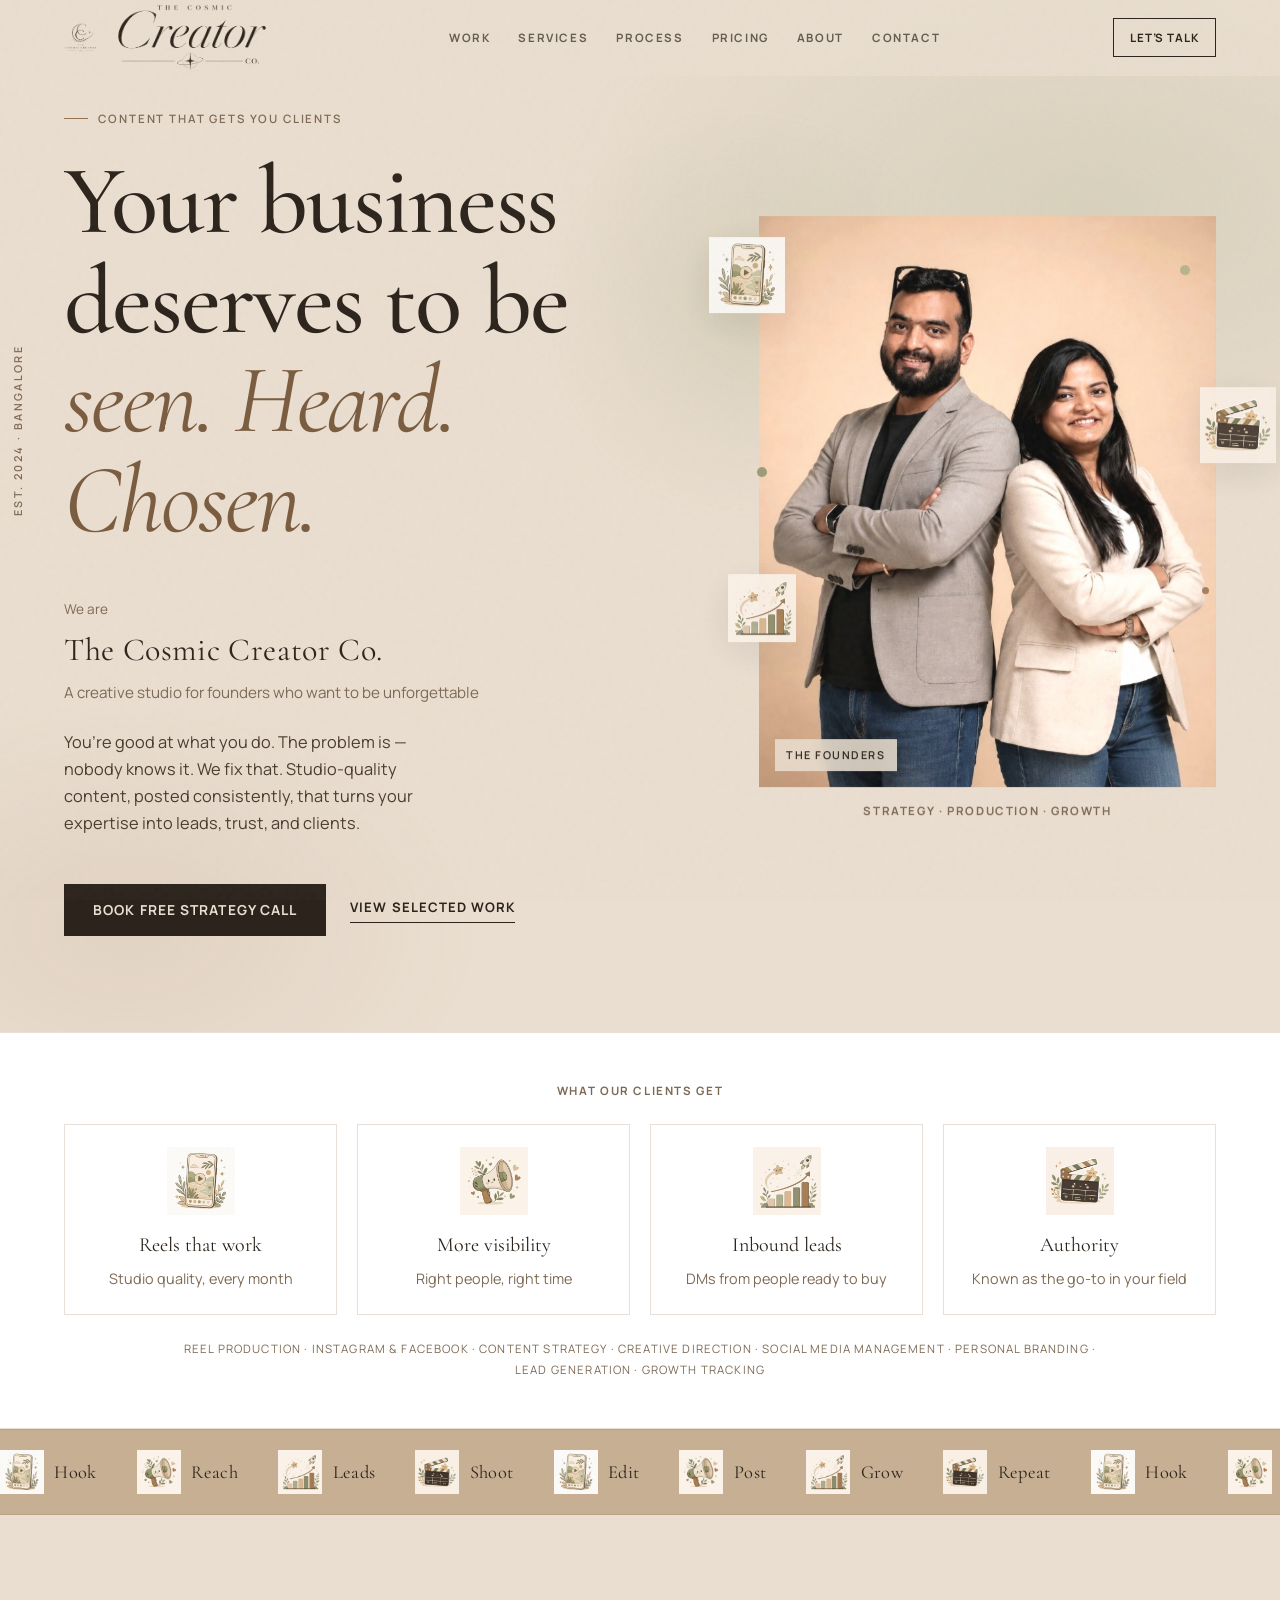
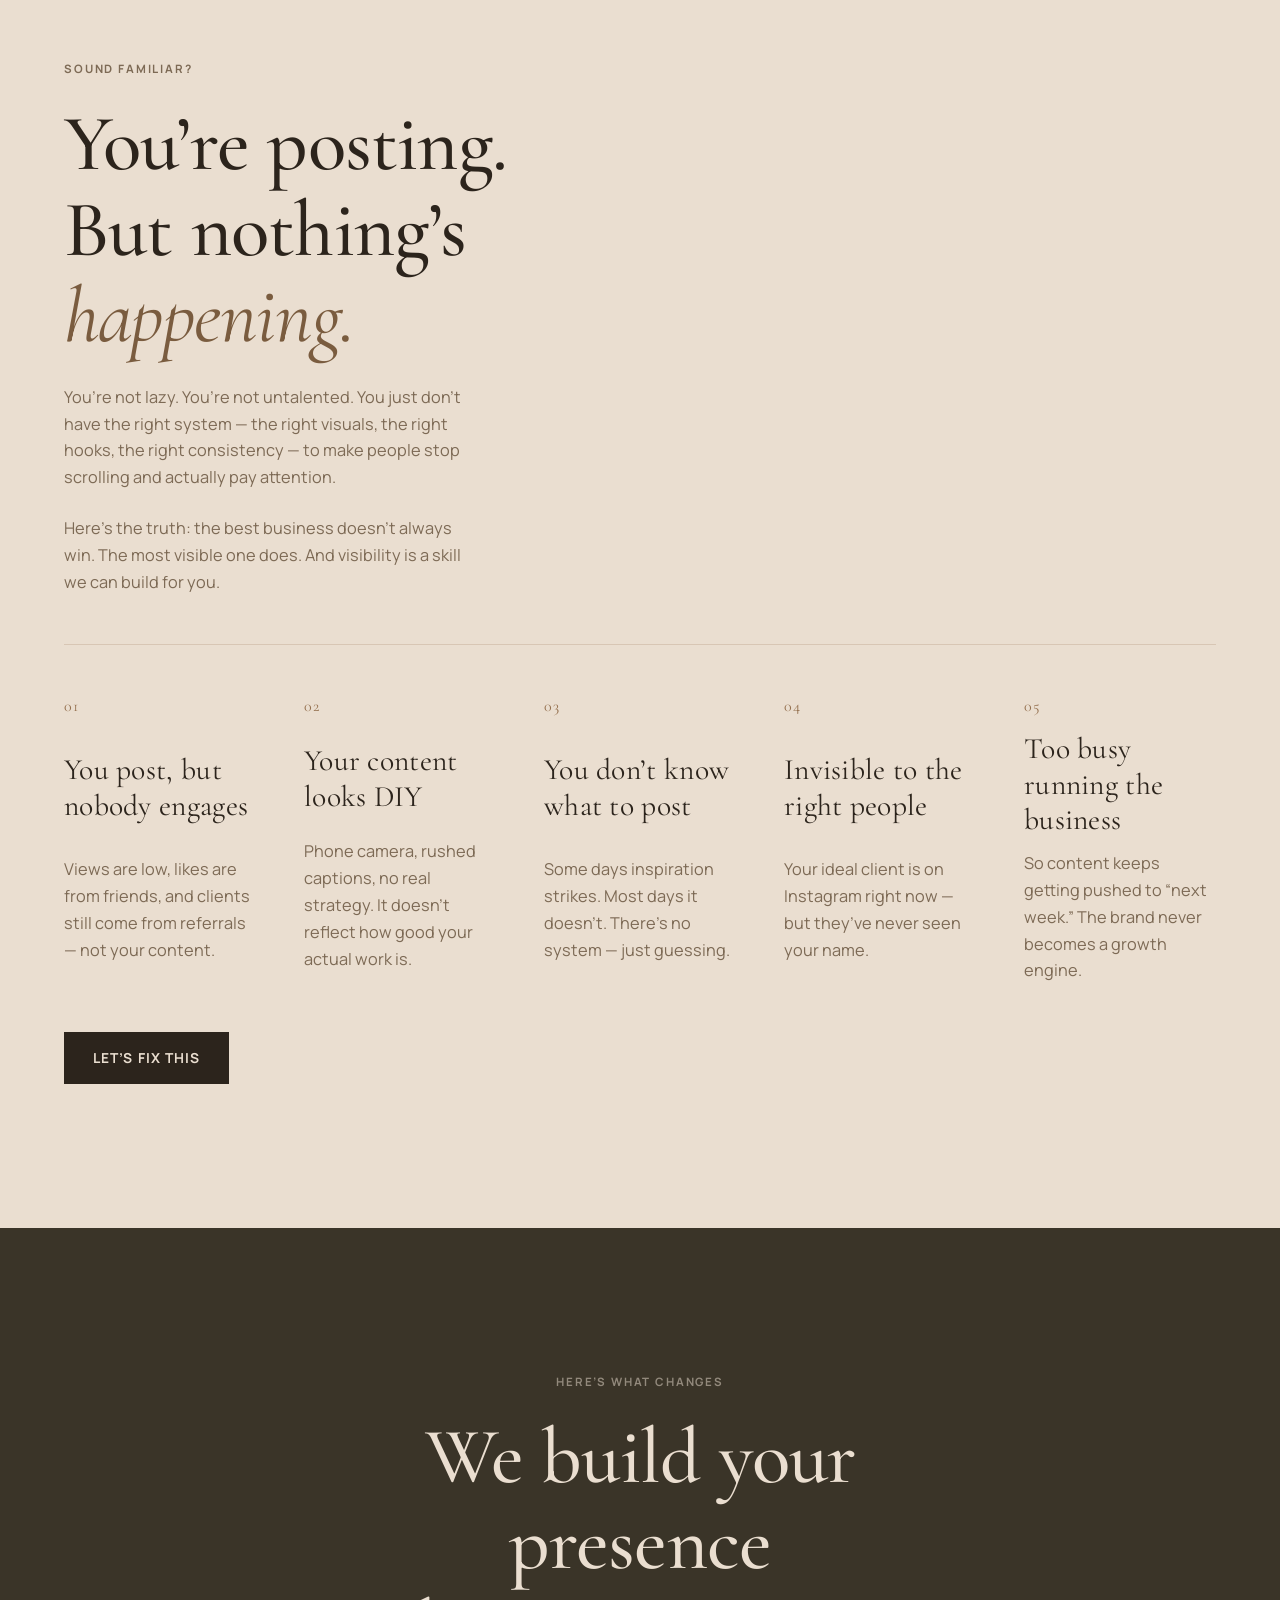
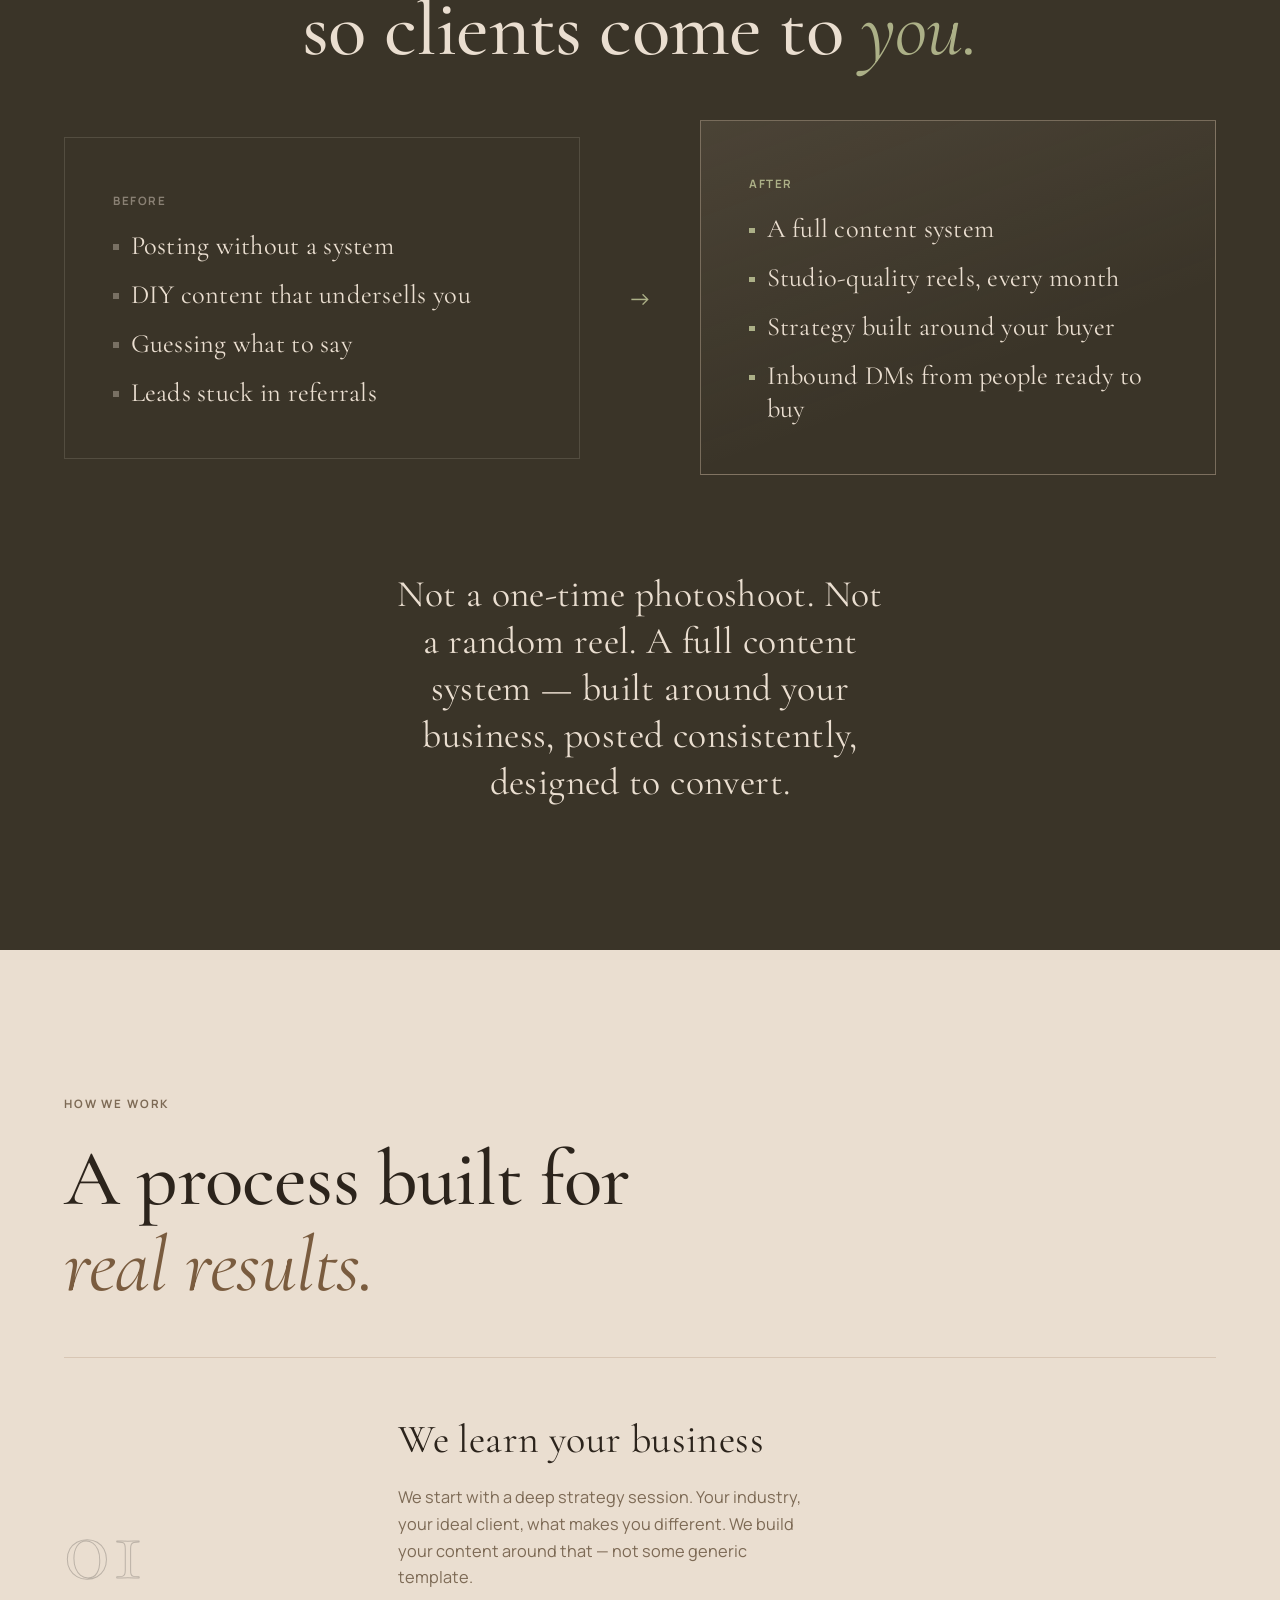
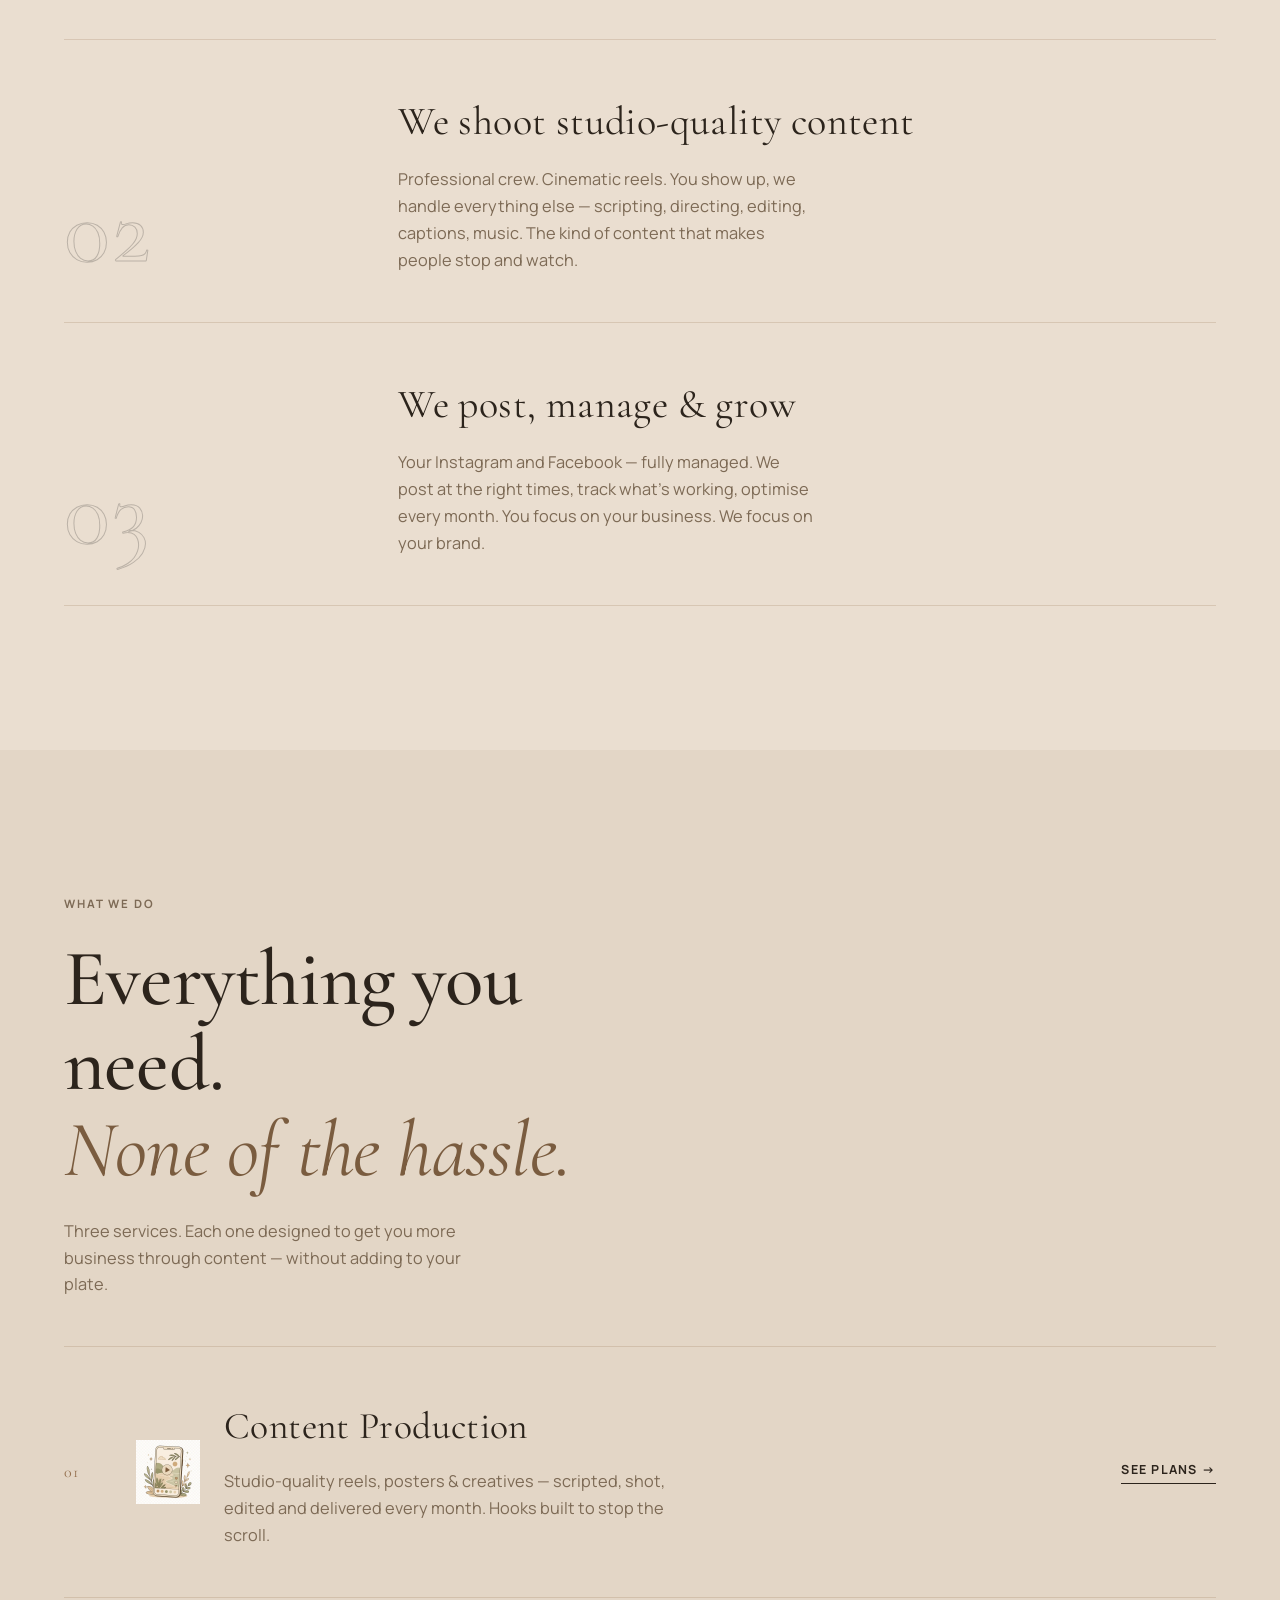
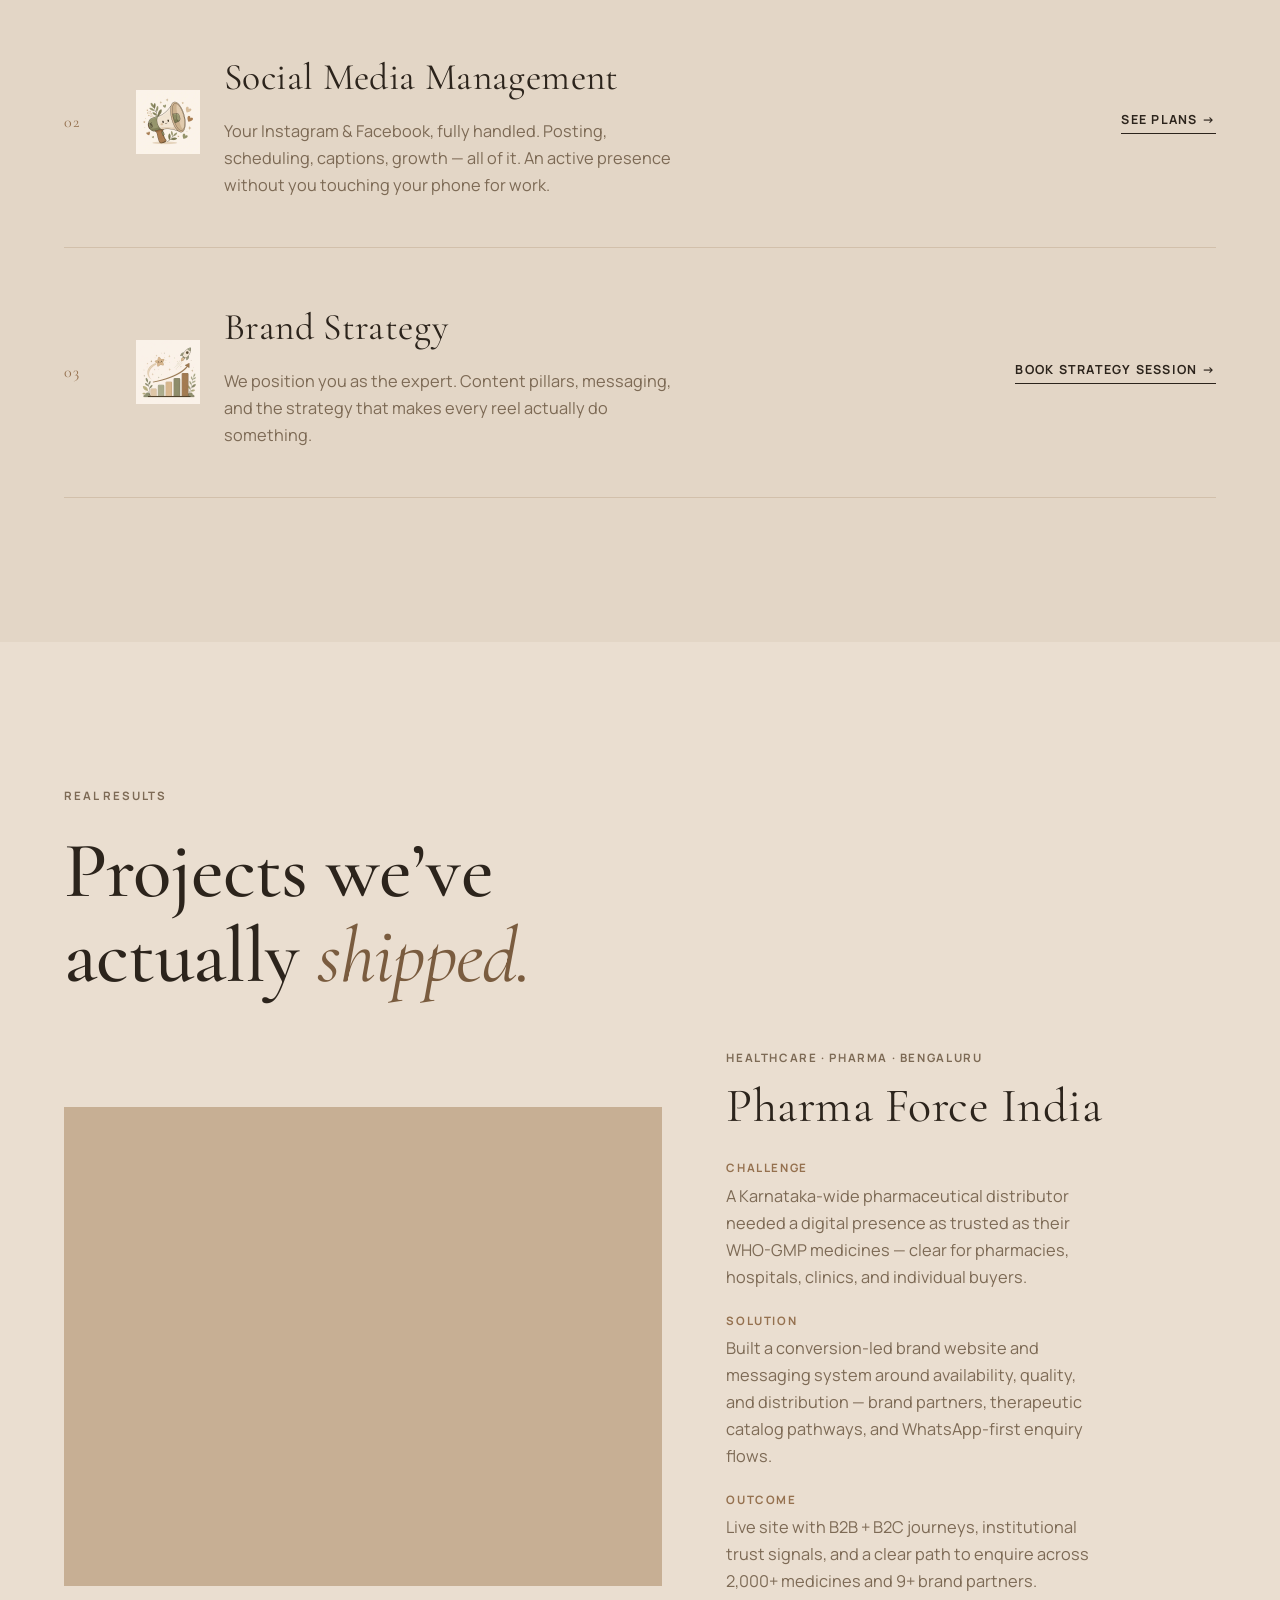
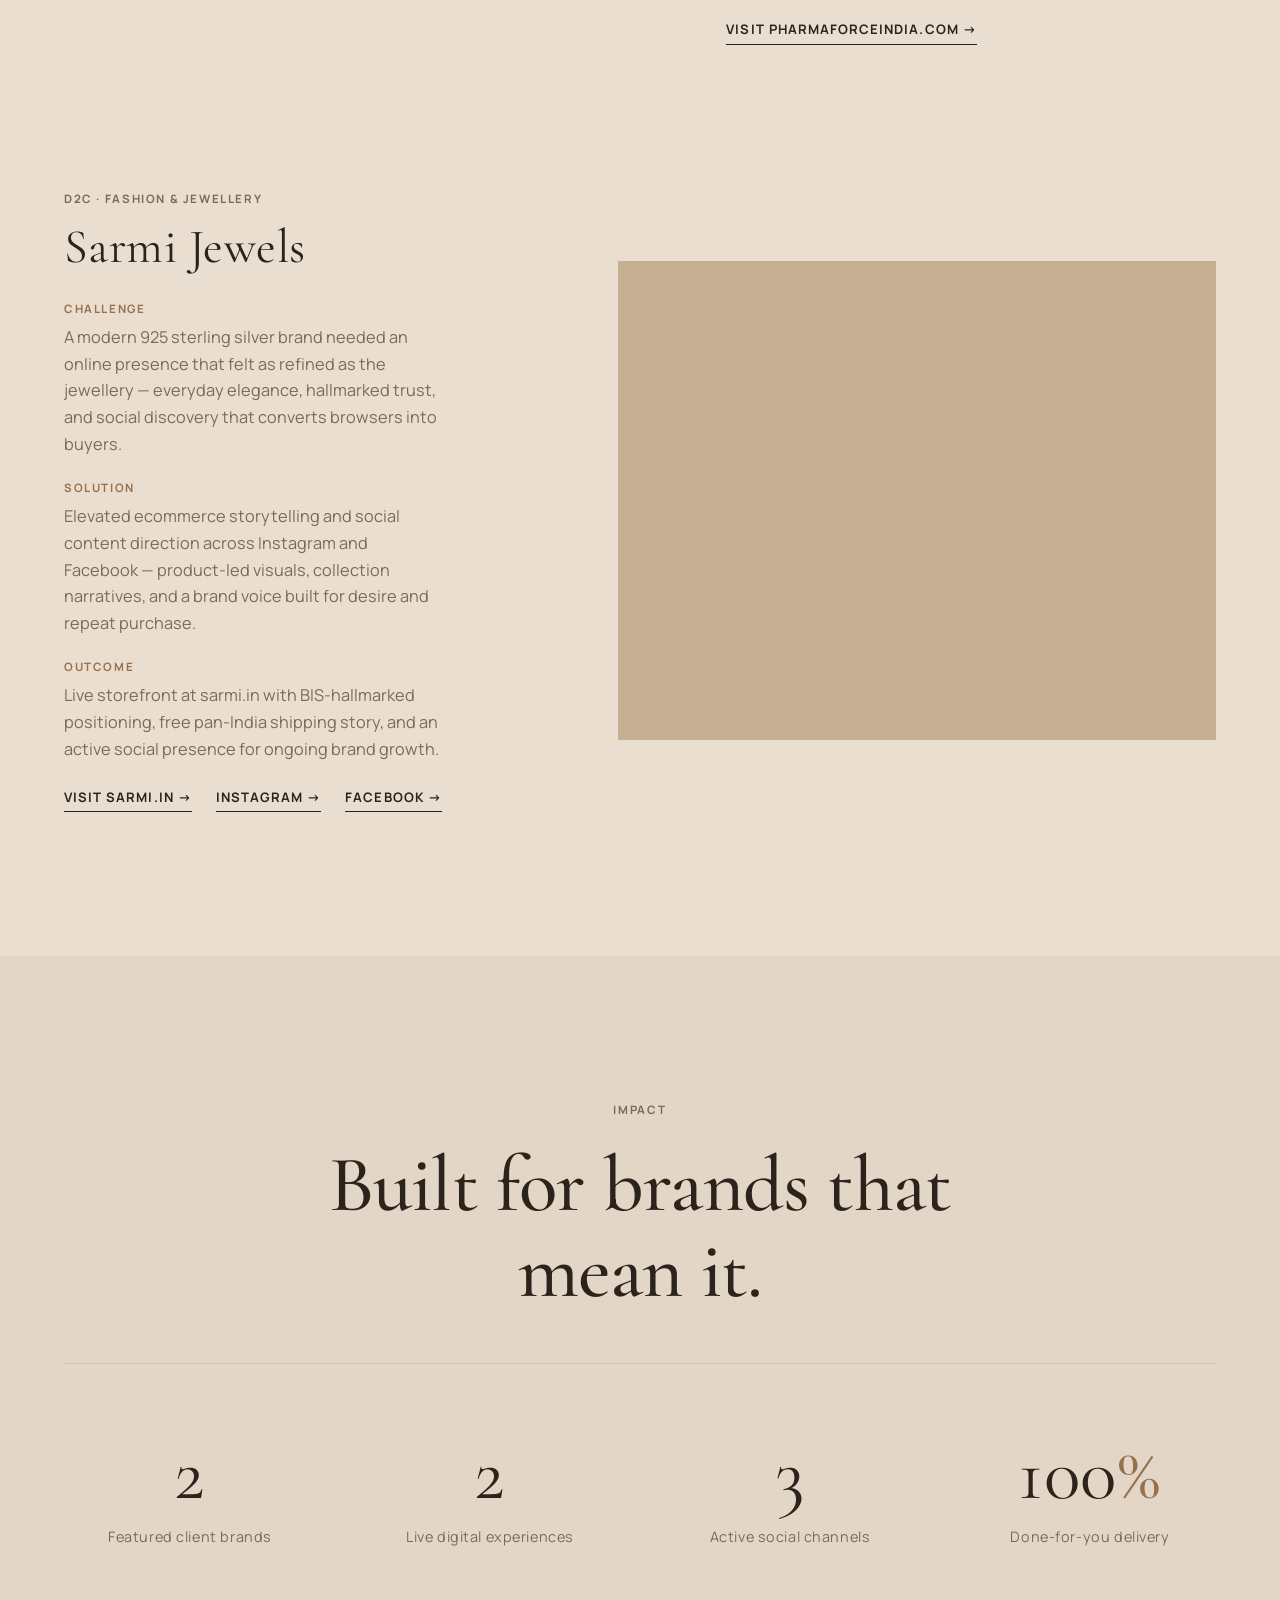
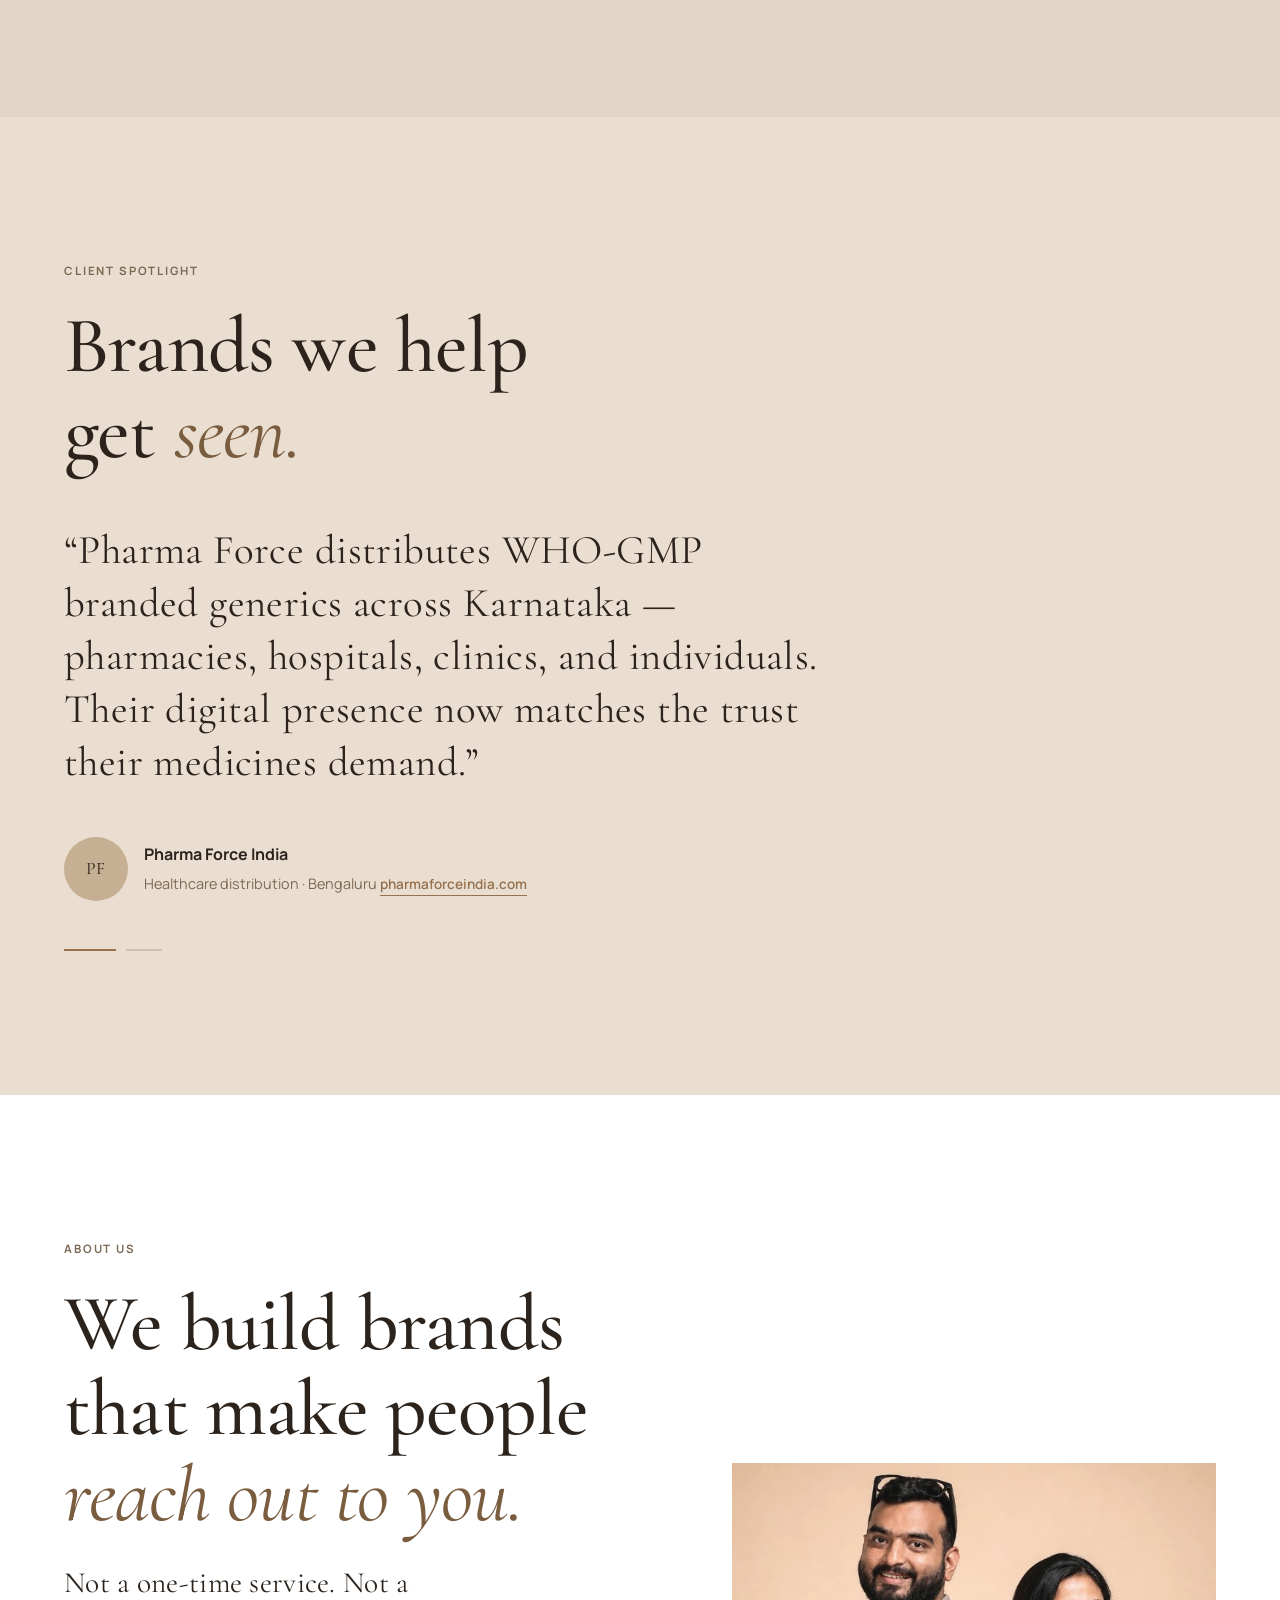
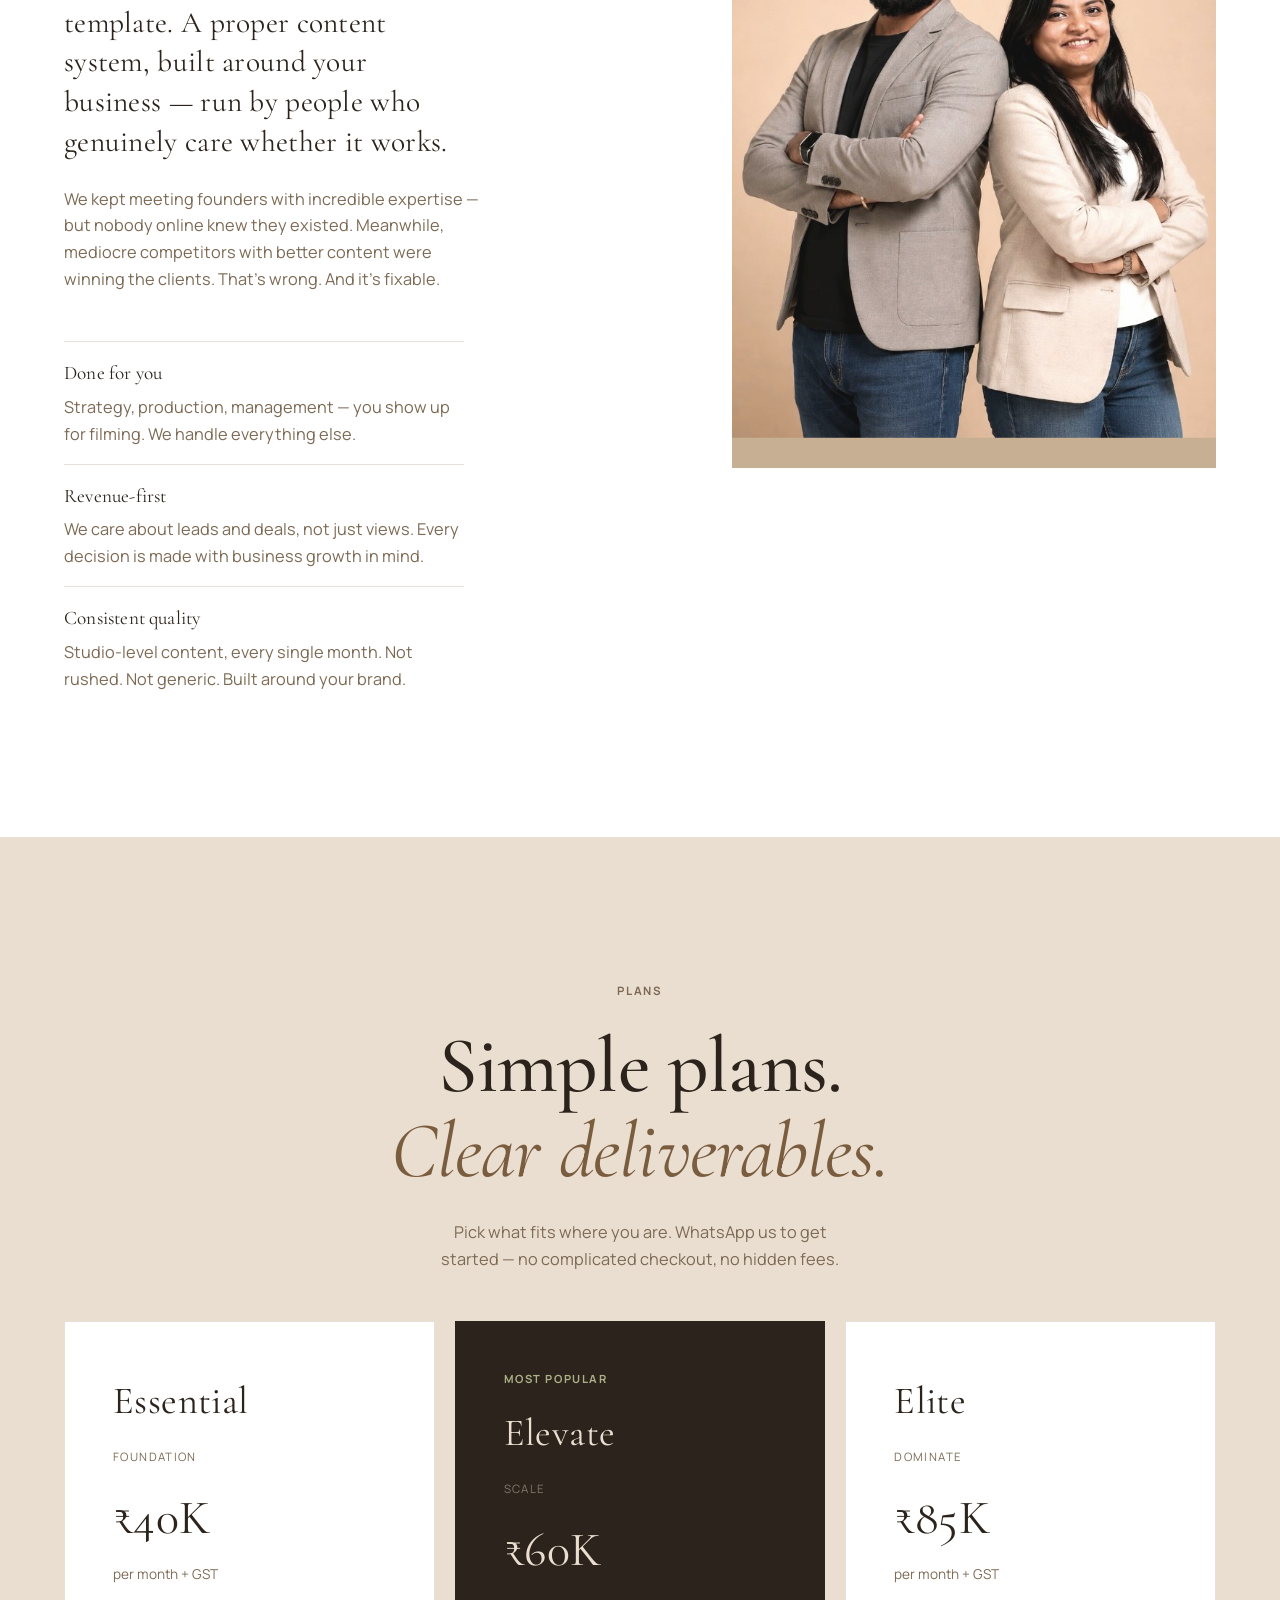
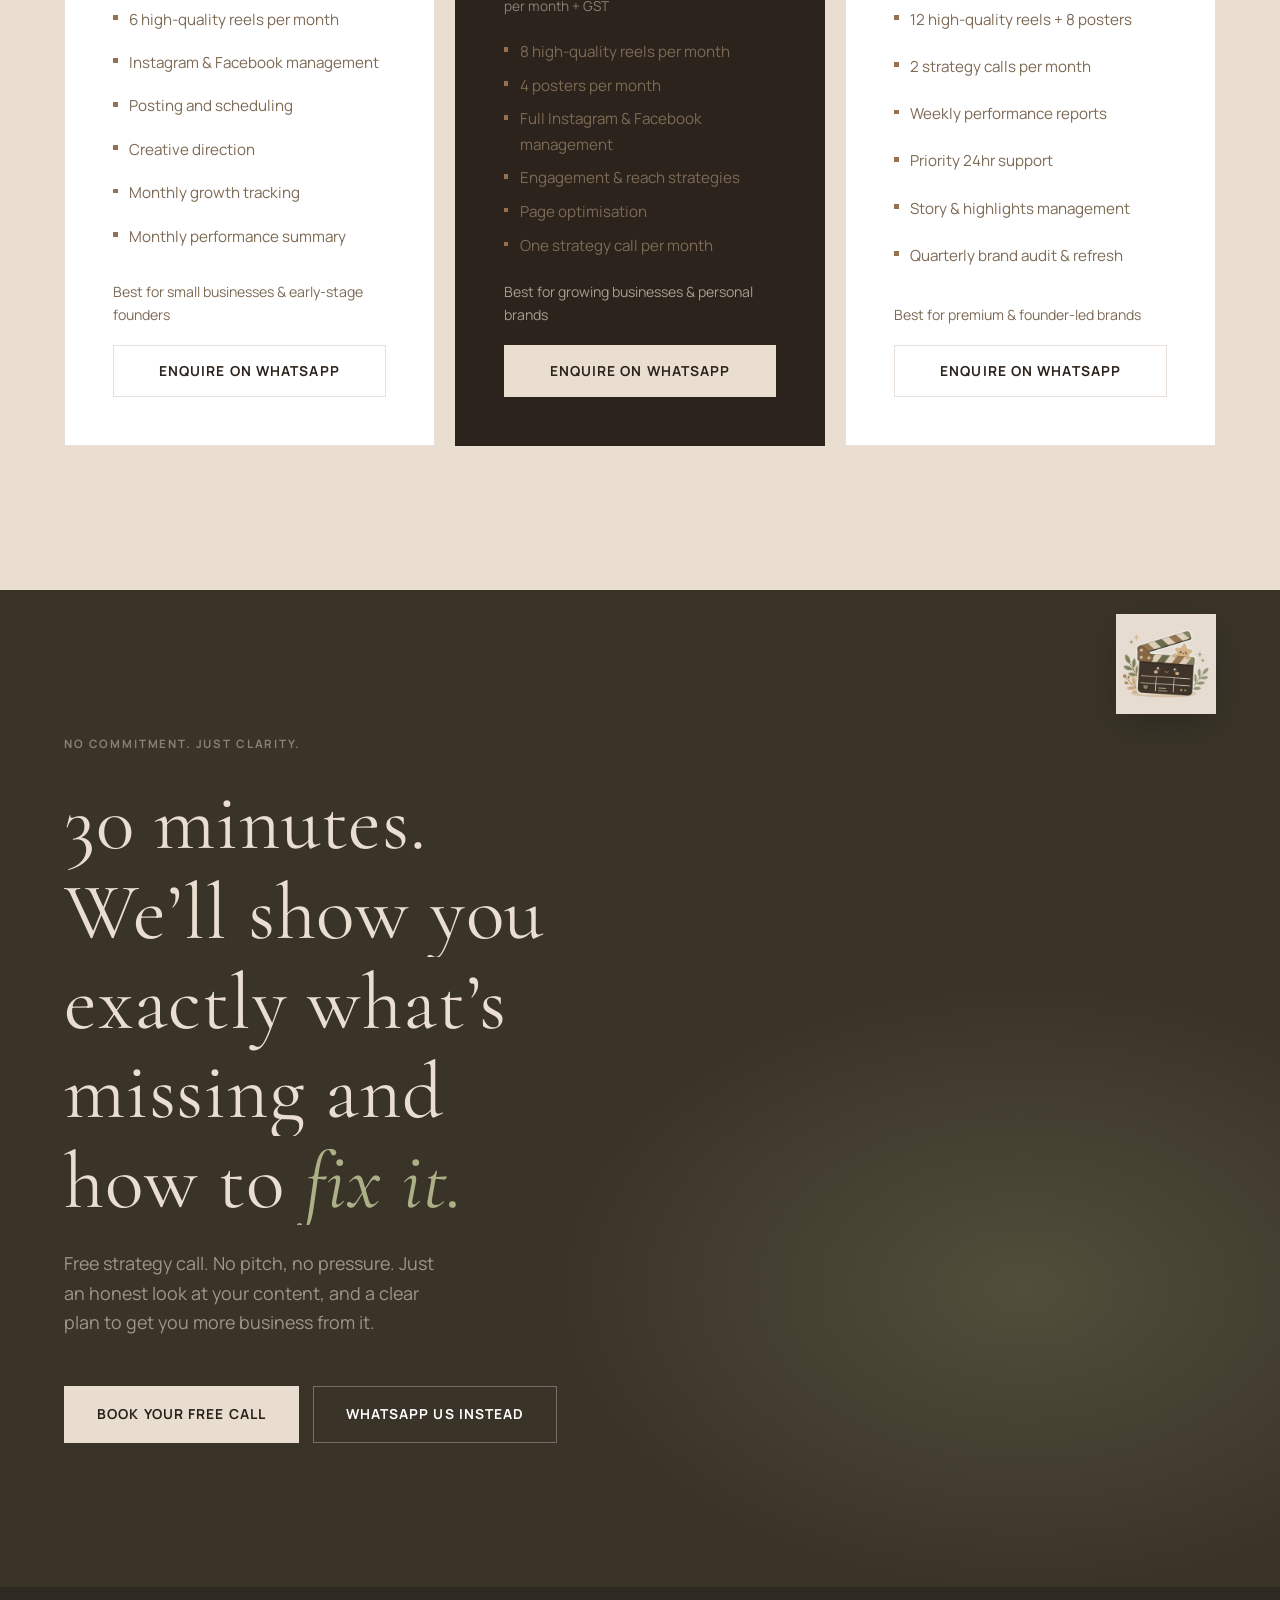
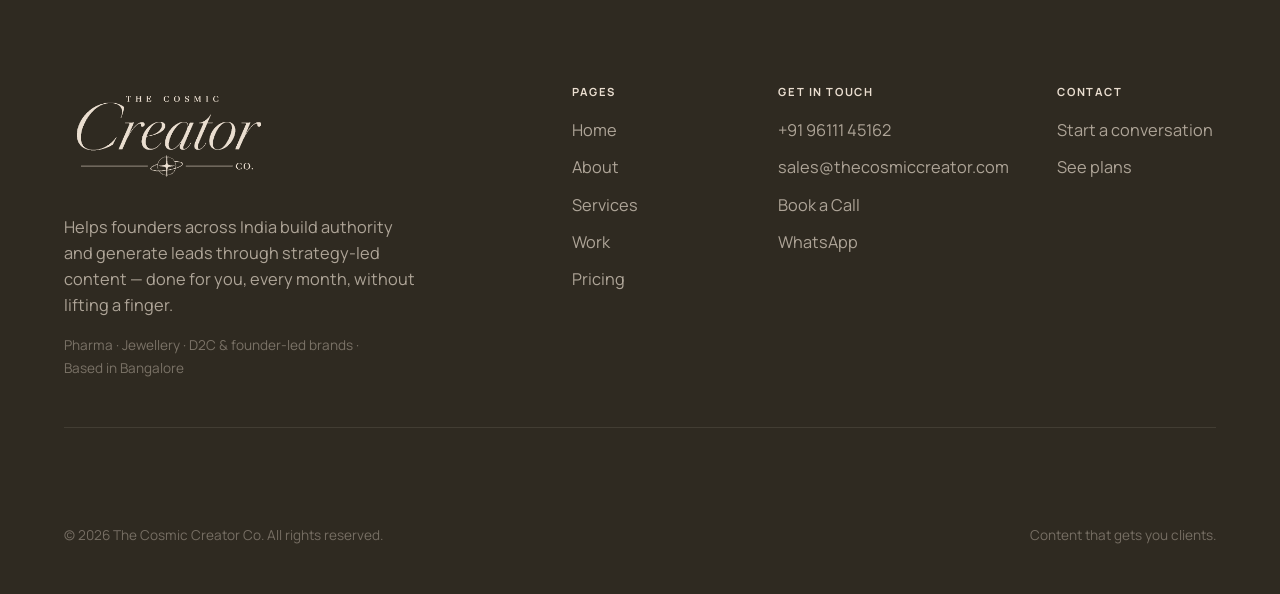
==== commit 576b9423: "updates" ====
--- a/index.html
+++ b/index.html
@@ -419,137 +419,122 @@
         <div class="section-head">
           <p class="eyebrow reveal">Real results</p>
           <h2 class="section-title reveal">
-            What happened when<br />
-            they trusted <em class="accent-ital">the process.</em>
+            Projects we’ve<br />
+            actually <em class="accent-ital">shipped.</em>
           </h2>
         </div>
 
         <article class="case case--a reveal">
           <div class="case__media">
             <img
-              src="https://images.unsplash.com/photo-1600607687939-ce8a6c25118c?auto=format&fit=crop&w=1600&q=80"
-              alt="Luxury architectural interior"
+              src="https://images.unsplash.com/photo-1584308666744-24d5c474f2ae?auto=format&fit=crop&w=1600&q=80"
+              alt="Pharmaceutical medicines and healthcare packaging"
               width="1600"
               height="1066"
               loading="lazy"
             />
           </div>
           <div class="case__meta">
-            <span class="case__cat">Real Estate · Bangalore</span>
-            <h3>Arjun Malhotra — AM Luxury Properties</h3>
+            <span class="case__cat">Healthcare · Pharma · Bengaluru</span>
+            <h3>Pharma Force India</h3>
             <dl class="case__facts">
               <div>
                 <dt>Challenge</dt>
                 <dd>
-                  Posting 3× a week for 8 months. 2,000 average views. Zero inbound enquiries.
-                  Excellent offline — invisible online.
+                  A Karnataka-wide pharmaceutical distributor needed a digital presence as trusted
+                  as their WHO-GMP medicines — clear for pharmacies, hospitals, clinics, and
+                  individual buyers.
                 </dd>
               </div>
               <div>
                 <dt>Solution</dt>
                 <dd>
-                  Repositioned as Bangalore’s #1 luxury real estate voice. Market insights,
-                  behind-the-scenes, buyer education — cinematic reels every month.
+                  Built a conversion-led brand website and messaging system around availability,
+                  quality, and distribution — brand partners, therapeutic catalog pathways, and
+                  WhatsApp-first enquiry flows.
                 </dd>
               </div>
               <div>
-                <dt>Result</dt>
-                <dd>500K+ views/month · 3× more leads · ₹2.4Cr deal closed via a single reel DM.</dd>
+                <dt>Outcome</dt>
+                <dd>
+                  Live site with B2B + B2C journeys, institutional trust signals, and a clear path
+                  to enquire across 2,000+ medicines and 9+ brand partners.
+                </dd>
               </div>
             </dl>
-            <a
-              class="text-link"
-              href="https://cal.com/thecosmiccreator"
-              target="_blank"
-              rel="noopener noreferrer"
-              >Discuss a similar project →</a
-            >
+            <div class="case__links">
+              <a
+                class="text-link"
+                href="https://www.pharmaforceindia.com/"
+                target="_blank"
+                rel="noopener noreferrer"
+                >Visit pharmaforceindia.com →</a
+              >
+            </div>
           </div>
         </article>
 
         <article class="case case--b reveal">
           <div class="case__media">
             <img
-              src="https://images.unsplash.com/photo-1556228578-0d85b1a4d571?auto=format&fit=crop&w=1600&q=80"
-              alt="Clean wellness product styling"
+              src="https://images.unsplash.com/photo-1515562141207-7a88fb7ce338?auto=format&fit=crop&w=1600&q=80"
+              alt="Elegant silver jewellery styling"
               width="1600"
               height="1066"
               loading="lazy"
             />
           </div>
           <div class="case__meta">
-            <span class="case__cat">D2C · Health & Wellness</span>
-            <h3>Priya Venkatesh — NutriRoot Supplements</h3>
+            <span class="case__cat">D2C · Fashion &amp; Jewellery</span>
+            <h3>Sarmi Jewels</h3>
             <dl class="case__facts">
               <div>
                 <dt>Challenge</dt>
                 <dd>
-                  Spending ₹6 lakh a month on ads. Burning margins. Deep nutrition expertise — no
-                  organic presence to show it.
+                  A modern 925 sterling silver brand needed an online presence that felt as refined
+                  as the jewellery — everyday elegance, hallmarked trust, and social discovery that
+                  converts browsers into buyers.
                 </dd>
               </div>
               <div>
                 <dt>Solution</dt>
                 <dd>
-                  Made Priya the face of her brand. Science explainers, myth-busting, personal
-                  journey — 40 reels in a 90-day sprint.
+                  Elevated ecommerce storytelling and social content direction across Instagram and
+                  Facebook — product-led visuals, collection narratives, and a brand voice built for
+                  desire and repeat purchase.
                 </dd>
               </div>
               <div>
-                <dt>Result</dt>
-                <dd>2.1M views in 90 days · −40% ad spend · ₹48L new revenue attributed.</dd>
+                <dt>Outcome</dt>
+                <dd>
+                  Live storefront at sarmi.in with BIS-hallmarked positioning, free pan-India
+                  shipping story, and an active social presence for ongoing brand growth.
+                </dd>
               </div>
             </dl>
-            <a
-              class="text-link"
-              href="https://cal.com/thecosmiccreator"
-              target="_blank"
-              rel="noopener noreferrer"
-              >Discuss a similar project →</a
-            >
-          </div>
-        </article>
-
-        <article class="case case--a reveal">
-          <div class="case__media">
-            <img
-              src="https://images.unsplash.com/photo-1497366216548-37526070297c?auto=format&fit=crop&w=1600&q=80"
-              alt="Modern workspace with soft daylight"
-              width="1600"
-              height="1066"
-              loading="lazy"
-            />
-          </div>
-          <div class="case__meta">
-            <span class="case__cat">SaaS · B2B HR Tech</span>
-            <h3>Rohit Sinha — Talentiq HR Solutions</h3>
-            <dl class="case__facts">
-              <div>
-                <dt>Challenge</dt>
-                <dd>
-                  Disruptive product, invisible outside the network. Cold outreach wasn’t scaling.
-                  Enterprise buyers weren’t finding them.
-                </dd>
-              </div>
-              <div>
-                <dt>Solution</dt>
-                <dd>
-                  Built Rohit as a LinkedIn thought leader — data-backed takes, industry trends,
-                  real opinions. Long-form + short clips linked to booking.
-                </dd>
-              </div>
-              <div>
-                <dt>Result</dt>
-                <dd>850K LinkedIn views · 5× demo requests · ₹1.2Cr pipeline added.</dd>
-              </div>
-            </dl>
-            <a
-              class="text-link"
-              href="https://cal.com/thecosmiccreator"
-              target="_blank"
-              rel="noopener noreferrer"
-              >Discuss a similar project →</a
-            >
+            <div class="case__links">
+              <a
+                class="text-link"
+                href="https://sarmi.in/"
+                target="_blank"
+                rel="noopener noreferrer"
+                >Visit sarmi.in →</a
+              >
+              <a
+                class="text-link"
+                href="https://www.instagram.com/sarmijewels/"
+                target="_blank"
+                rel="noopener noreferrer"
+                >Instagram →</a
+              >
+              <a
+                class="text-link"
+                href="https://www.facebook.com/profile.php?id=61592576732424"
+                target="_blank"
+                rel="noopener noreferrer"
+                >Facebook →</a
+              >
+            </div>
           </div>
         </article>
       </section>
@@ -558,100 +543,82 @@
       <section class="results" data-section="results">
         <div class="section-head section-head--center">
           <p class="eyebrow reveal">Impact</p>
-          <h2 class="section-title reveal">Numbers that earn attention.</h2>
+          <h2 class="section-title reveal">Built for brands that mean it.</h2>
         </div>
         <div class="results__grid">
           <div class="result reveal">
-            <span class="result__value" data-count="50">0</span><span class="result__suffix">+</span>
-            <p class="result__label">Brands growing</p>
+            <span class="result__value" data-count="2">0</span>
+            <p class="result__label">Featured client brands</p>
           </div>
           <div class="result reveal">
-            <span class="result__value" data-count="10">0</span><span class="result__suffix">M+</span>
-            <p class="result__label">Views generated</p>
+            <span class="result__value" data-count="2">0</span>
+            <p class="result__label">Live digital experiences</p>
           </div>
           <div class="result reveal">
-            <span class="result__value" data-count="90">0</span>
-            <p class="result__label">Days to real results</p>
+            <span class="result__value" data-count="3">0</span>
+            <p class="result__label">Active social channels</p>
           </div>
           <div class="result reveal">
-            <span class="result__prefix">₹</span><span class="result__value" data-count="3.8" data-decimals="1">0</span><span class="result__suffix">Cr</span>
-            <p class="result__label">Revenue influenced</p>
-          </div>
-        </div>
-      </section>
-
-      <!-- 9. TESTIMONIALS -->
+            <span class="result__value" data-count="100">0</span><span class="result__suffix">%</span>
+            <p class="result__label">Done-for-you delivery</p>
+          </div>
+        </div>
+      </section>
+
+      <!-- 9. TESTIMONIALS / CLIENT SPOTLIGHT -->
       <section class="testimonials" data-section="testimonials">
         <div class="section-head">
-          <p class="eyebrow reveal">What founders say</p>
+          <p class="eyebrow reveal">Client spotlight</p>
           <h2 class="section-title reveal">
-            In their own words.<br />
-            <em class="accent-ital">Unscripted.</em>
+            Brands we help<br />
+            get <em class="accent-ital">seen.</em>
           </h2>
         </div>
         <div class="testimonials__stage">
           <blockquote class="testimonial is-active" data-testimonial="0">
             <p class="testimonial__quote">
-              “Within 60 days, my DMs were flooded. I was getting calls from people who’d seen my
-              content and already trusted me before we even spoke. That’s never happened before.”
+              “Pharma Force distributes WHO-GMP branded generics across Karnataka — pharmacies,
+              hospitals, clinics, and individuals. Their digital presence now matches the trust
+              their medicines demand.”
             </p>
             <footer class="testimonial__author">
-              <img
-                src="https://images.unsplash.com/photo-1560250097-0b93528c311a?auto=format&fit=crop&w=200&q=80"
-                alt=""
-                width="72"
-                height="72"
-                loading="lazy"
-              />
+              <div class="testimonial__avatar" aria-hidden="true">PF</div>
               <div>
-                <cite>Arjun Malhotra</cite>
-                <span>Founder, AM Luxury Properties · Bangalore</span>
+                <cite>Pharma Force India</cite>
+                <span>Healthcare distribution · Bengaluru</span>
+                <a
+                  class="testimonial__link"
+                  href="https://www.pharmaforceindia.com/"
+                  target="_blank"
+                  rel="noopener noreferrer"
+                  >pharmaforceindia.com</a
+                >
               </div>
             </footer>
           </blockquote>
           <blockquote class="testimonial" data-testimonial="1" hidden>
             <p class="testimonial__quote">
-              “I always thought good content took a lot from me. It doesn’t. I show up for 2 hours a
-              month, they handle everything, and my brand looks better than brands 10× our size.”
+              “Sarmi crafts modern 925 sterling silver jewellery for everyday elegance —
+              hallmarked, authenticated, and built to be discovered online and on social.”
             </p>
             <footer class="testimonial__author">
-              <img
-                src="https://images.unsplash.com/photo-1573496359142-b8d87734a5a2?auto=format&fit=crop&w=200&q=80"
-                alt=""
-                width="72"
-                height="72"
-                loading="lazy"
-              />
+              <div class="testimonial__avatar" aria-hidden="true">SJ</div>
               <div>
-                <cite>Priya Venkatesh</cite>
-                <span>CEO, NutriRoot Supplements · Mumbai</span>
-              </div>
-            </footer>
-          </blockquote>
-          <blockquote class="testimonial" data-testimonial="2" hidden>
-            <p class="testimonial__quote">
-              “People started reaching out to me for speaking gigs, partnerships, and enterprise
-              deals — just because of how I showed up online. The Cosmic Creator Co. changed how my
-              market sees me.”
-            </p>
-            <footer class="testimonial__author">
-              <img
-                src="https://images.unsplash.com/photo-1472099645785-5658abf4ff4e?auto=format&fit=crop&w=200&q=80"
-                alt=""
-                width="72"
-                height="72"
-                loading="lazy"
-              />
-              <div>
-                <cite>Rohit Sinha</cite>
-                <span>Co-founder, Talentiq HR Tech · Delhi</span>
+                <cite>Sarmi Jewels</cite>
+                <span>D2C jewellery · Instagram &amp; Facebook</span>
+                <a
+                  class="testimonial__link"
+                  href="https://sarmi.in/"
+                  target="_blank"
+                  rel="noopener noreferrer"
+                  >sarmi.in</a
+                >
               </div>
             </footer>
           </blockquote>
           <div class="testimonials__controls">
-            <button type="button" class="t-dot is-active" data-goto="0" aria-label="Show testimonial 1"></button>
-            <button type="button" class="t-dot" data-goto="1" aria-label="Show testimonial 2"></button>
-            <button type="button" class="t-dot" data-goto="2" aria-label="Show testimonial 3"></button>
+            <button type="button" class="t-dot is-active" data-goto="0" aria-label="Show client 1"></button>
+            <button type="button" class="t-dot" data-goto="1" aria-label="Show client 2"></button>
           </div>
         </div>
       </section>
@@ -839,8 +806,7 @@
             content — done for you, every month, without lifting a finger.
           </p>
           <p class="footer__meta">
-            50+ brands · Real Estate, D2C, SaaS, Fashion & Professional Services · Based in
-            Bangalore
+            Pharma · Jewellery · D2C &amp; founder-led brands · Based in Bangalore
           </p>
         </div>
         <div class="footer__cols">
--- a/css/styles.css
+++ b/css/styles.css
@@ -1303,6 +1303,36 @@
   color: var(--muted);
 }
 
+.case__links {
+  display: flex;
+  flex-wrap: wrap;
+  gap: 1rem 1.5rem;
+  margin-top: var(--space-sm);
+}
+
+.testimonial__avatar {
+  width: 64px;
+  height: 64px;
+  border-radius: 50%;
+  display: grid;
+  place-items: center;
+  background: var(--sand);
+  color: var(--ink);
+  font-family: var(--font-display);
+  font-size: 1.1rem;
+  letter-spacing: 0.04em;
+  flex-shrink: 0;
+}
+
+.testimonial__link {
+  display: inline-block;
+  margin-top: 0.35rem;
+  font-size: 0.85rem;
+  font-weight: 600;
+  color: var(--earth);
+  border-bottom: 1px solid currentColor;
+}
+
 @media (min-width: 980px) {
   .case {
     grid-template-columns: 1.1fr 0.9fr;
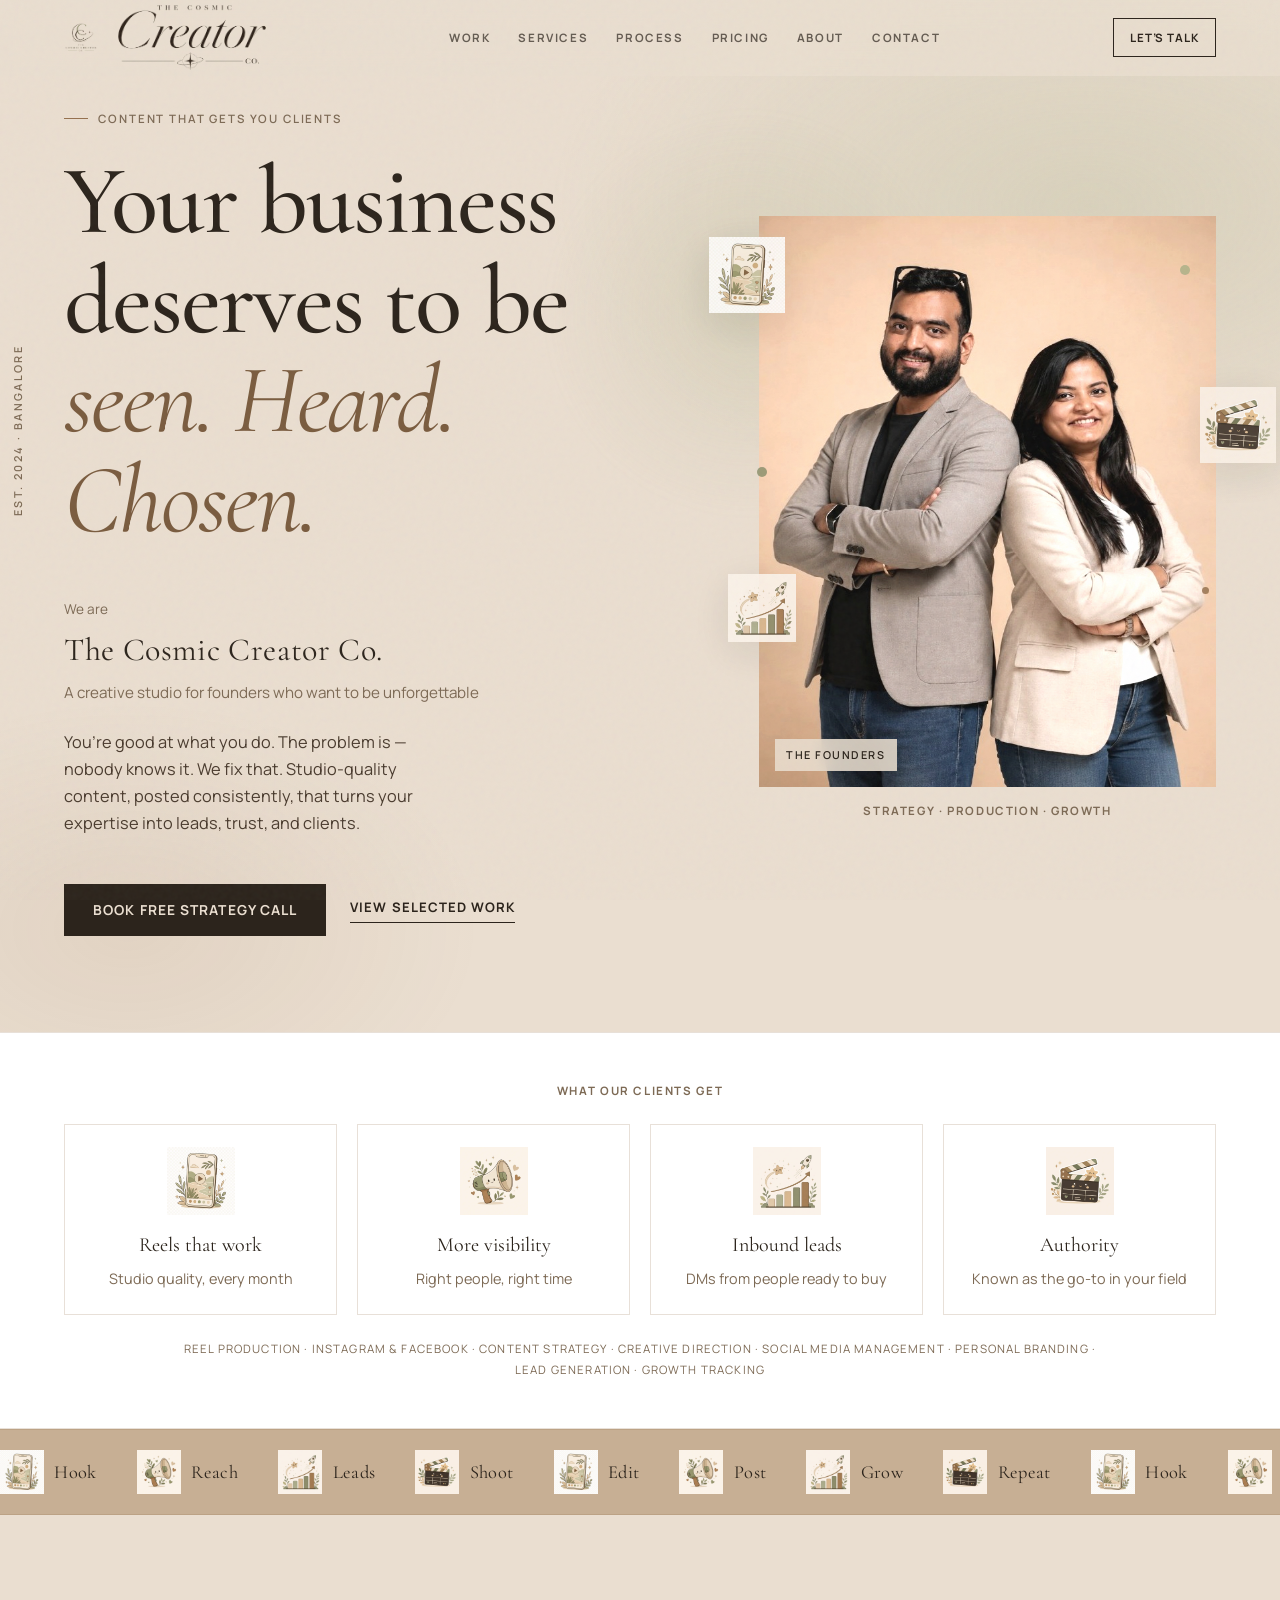
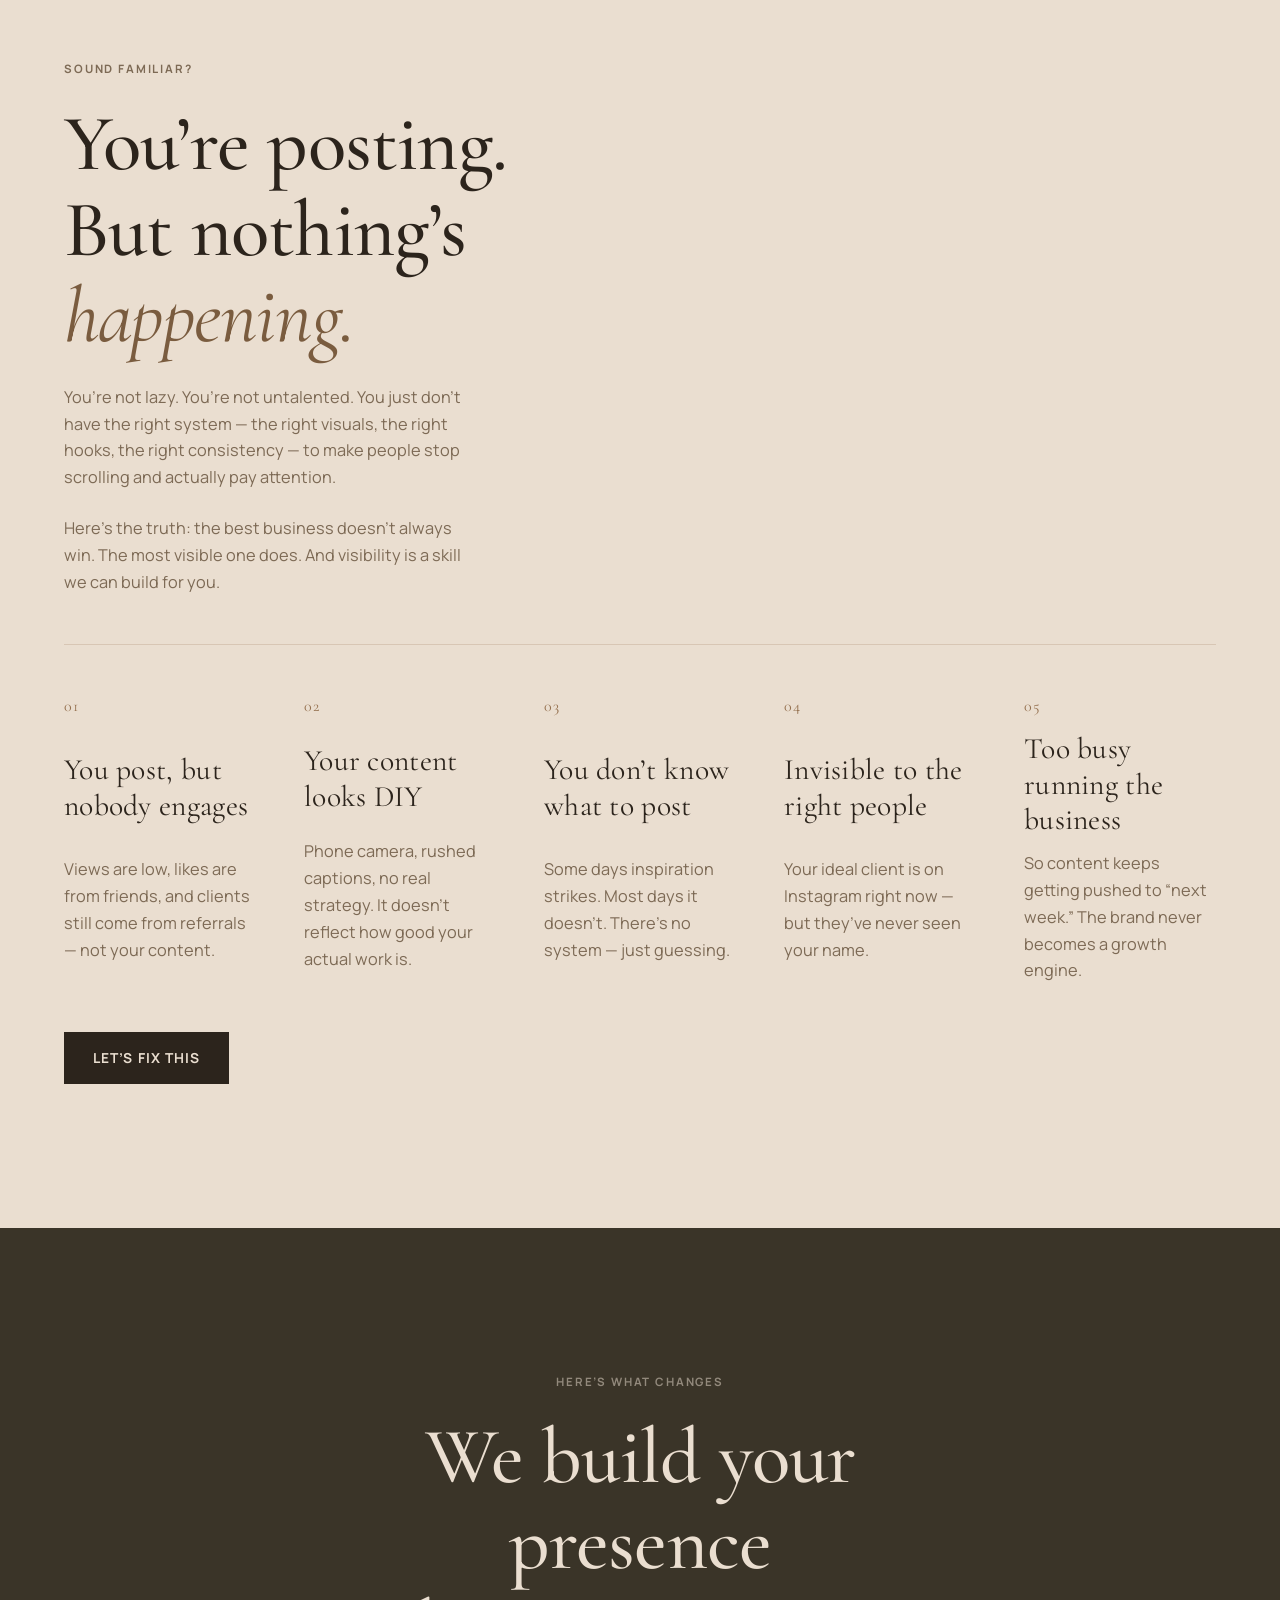
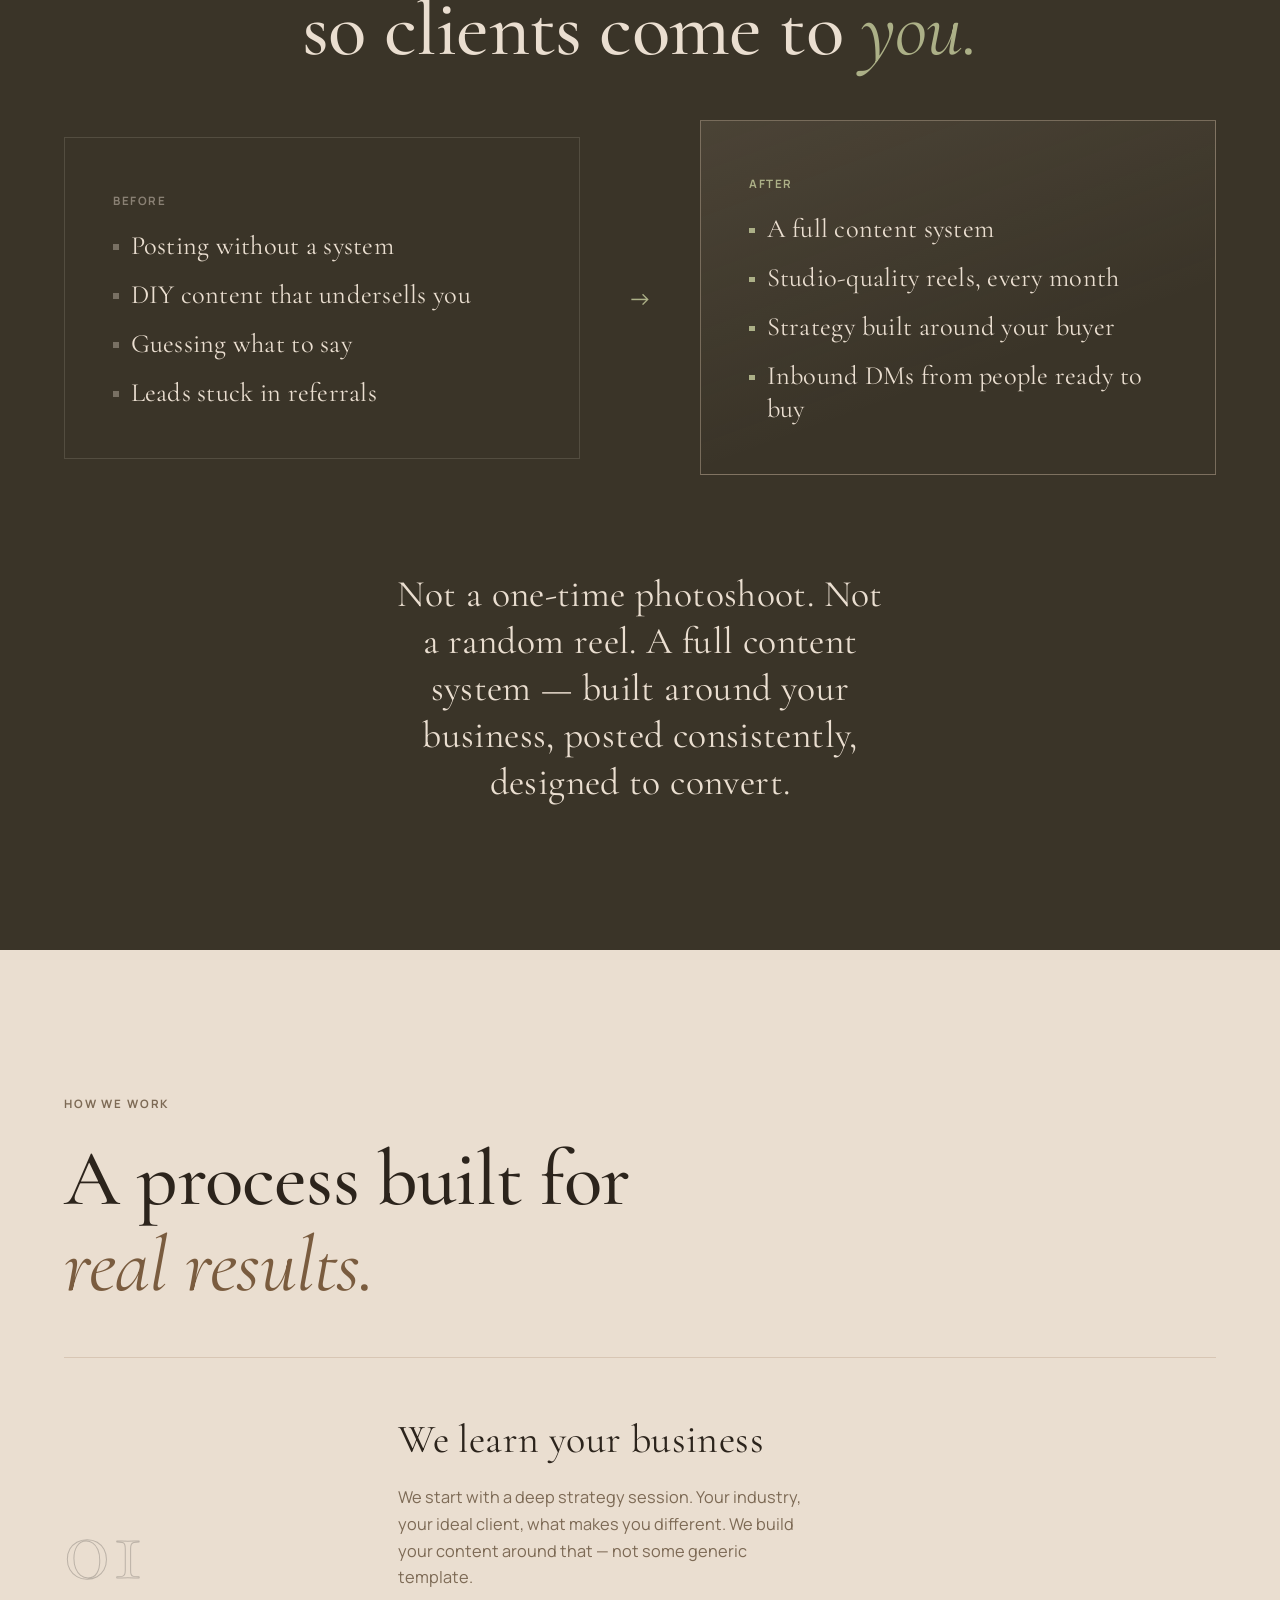
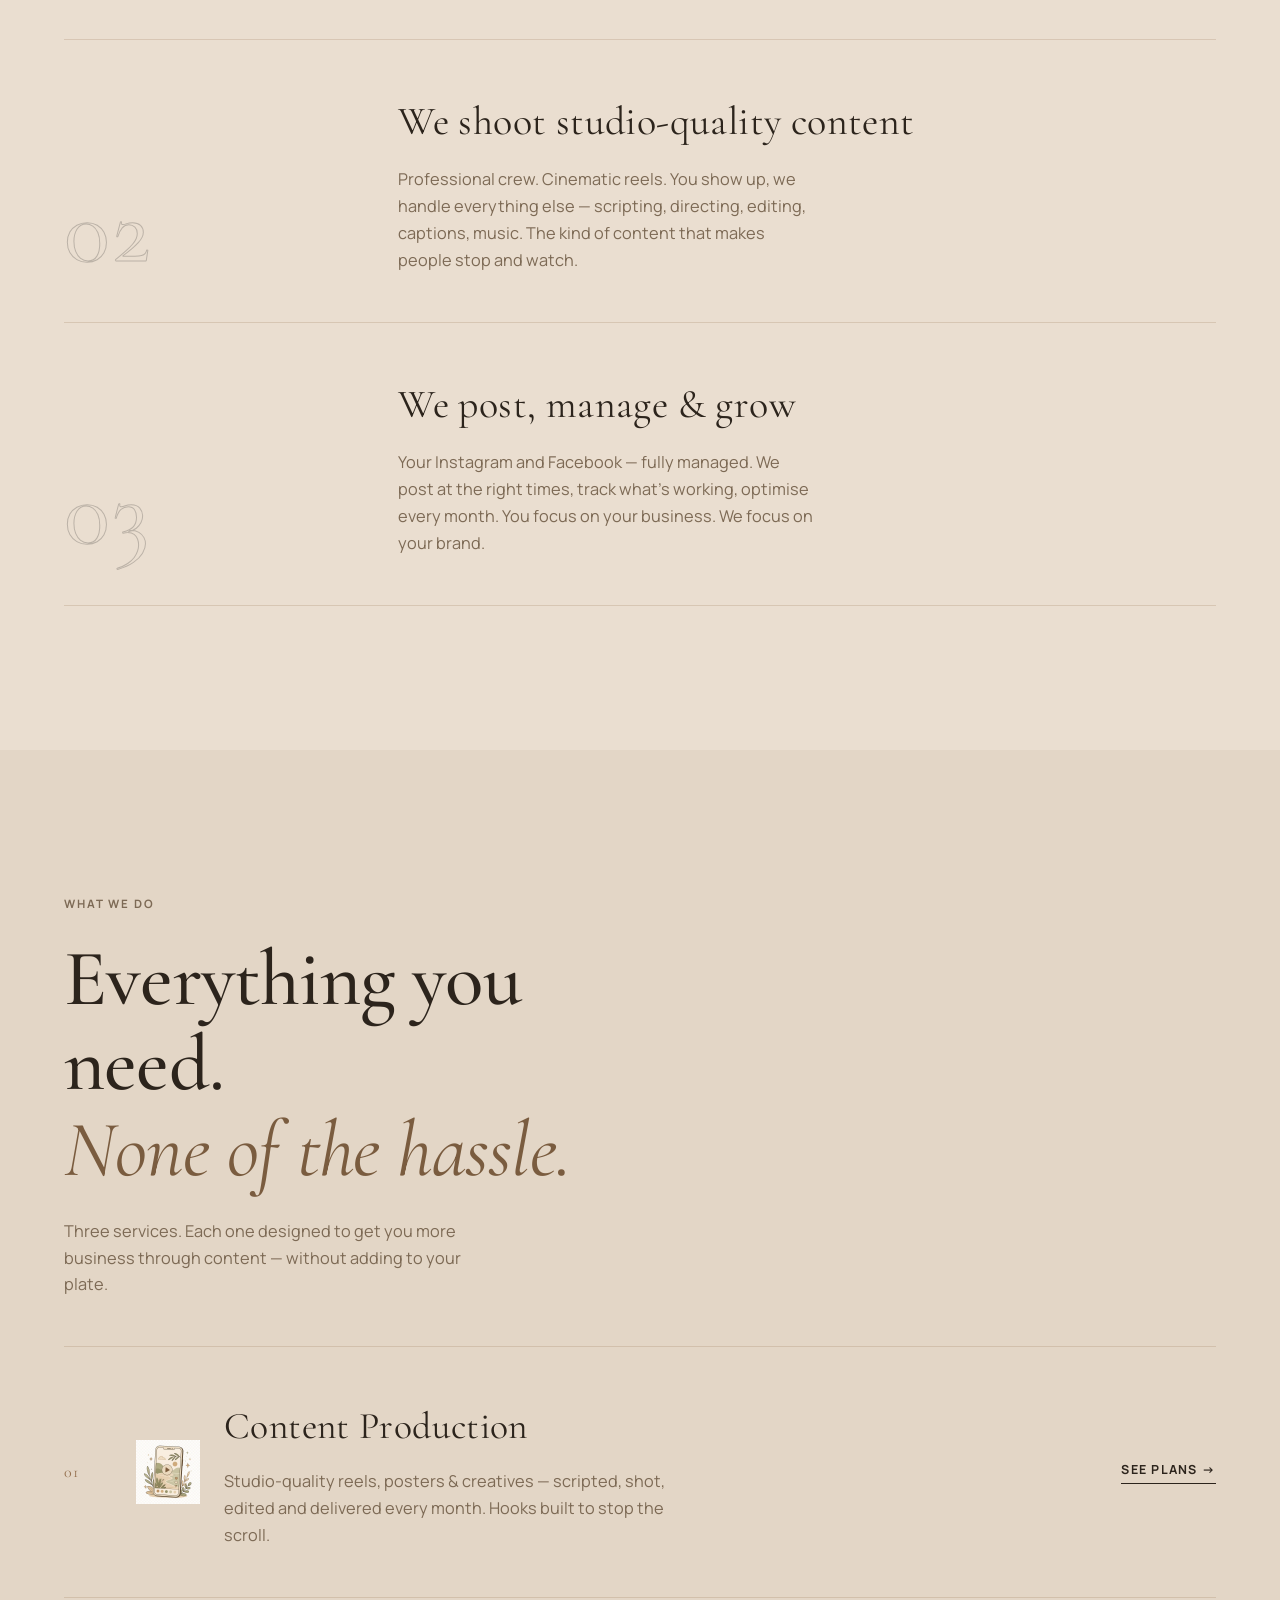
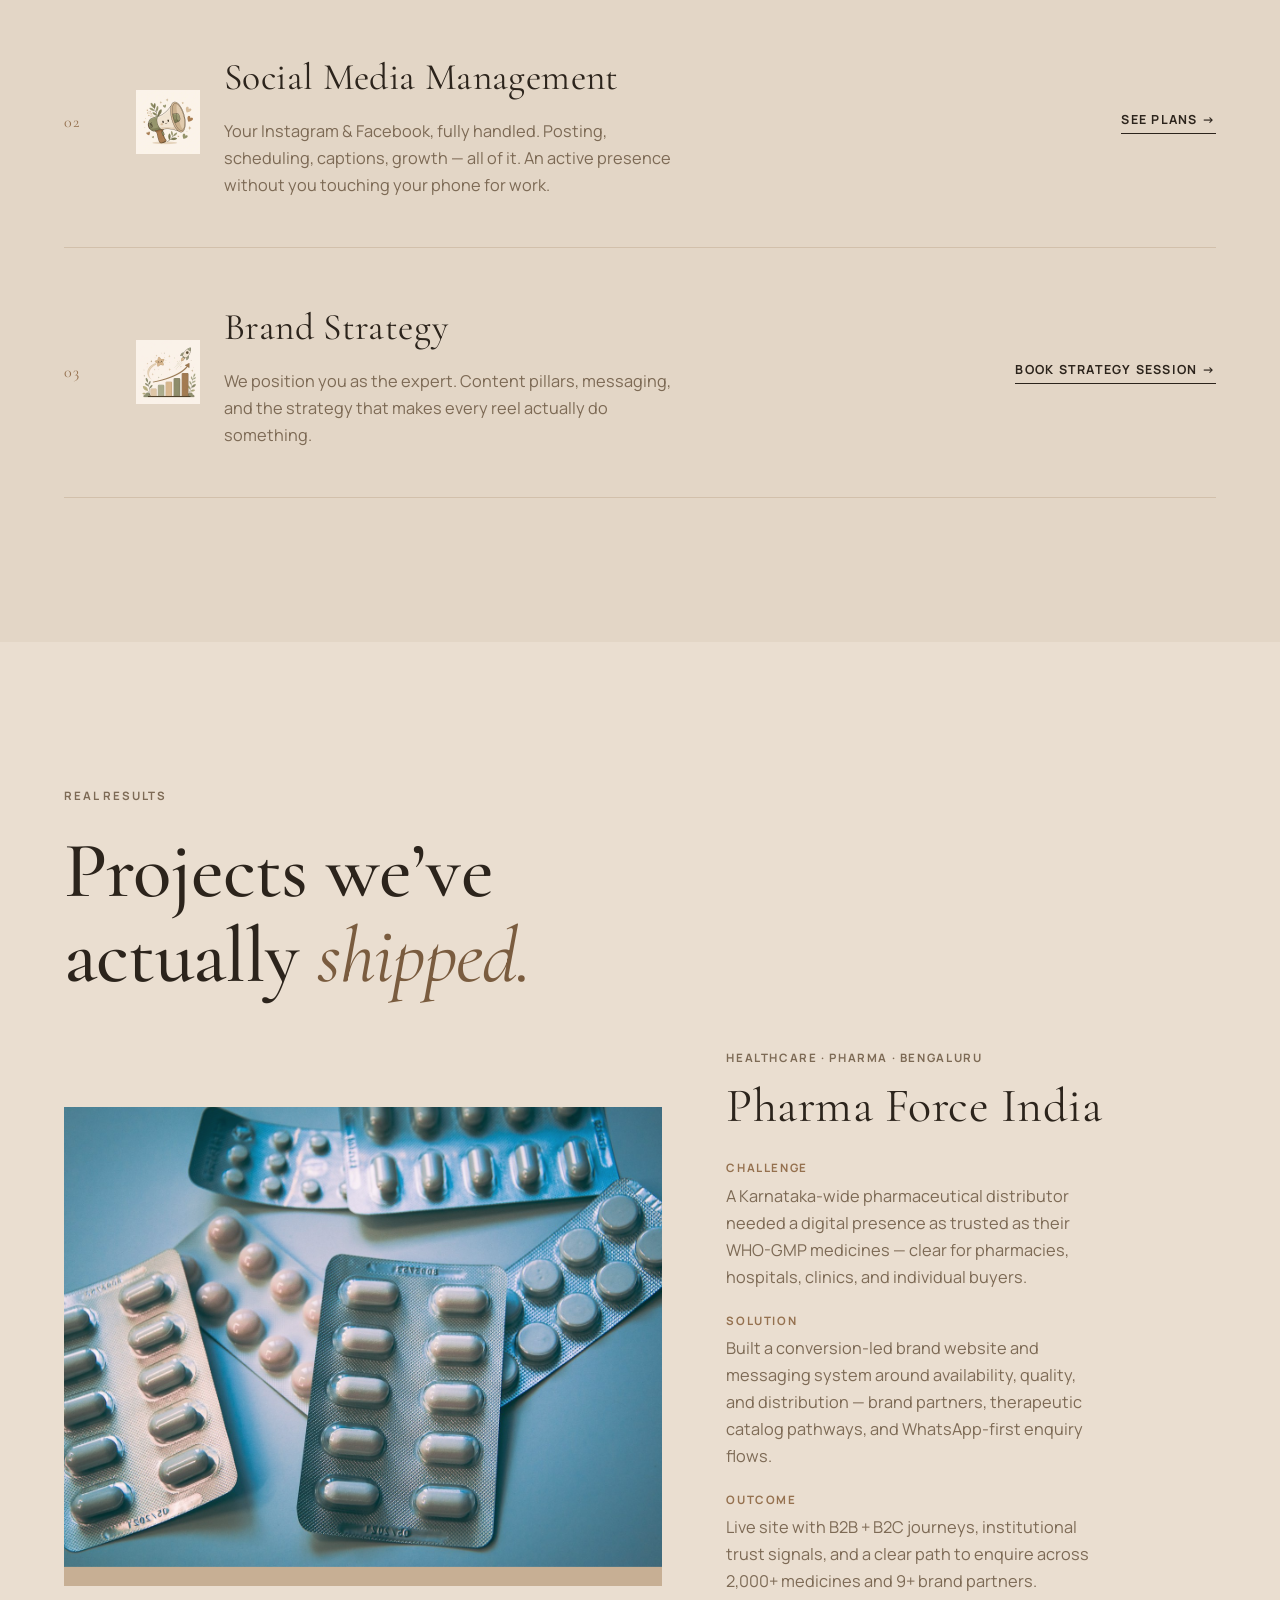
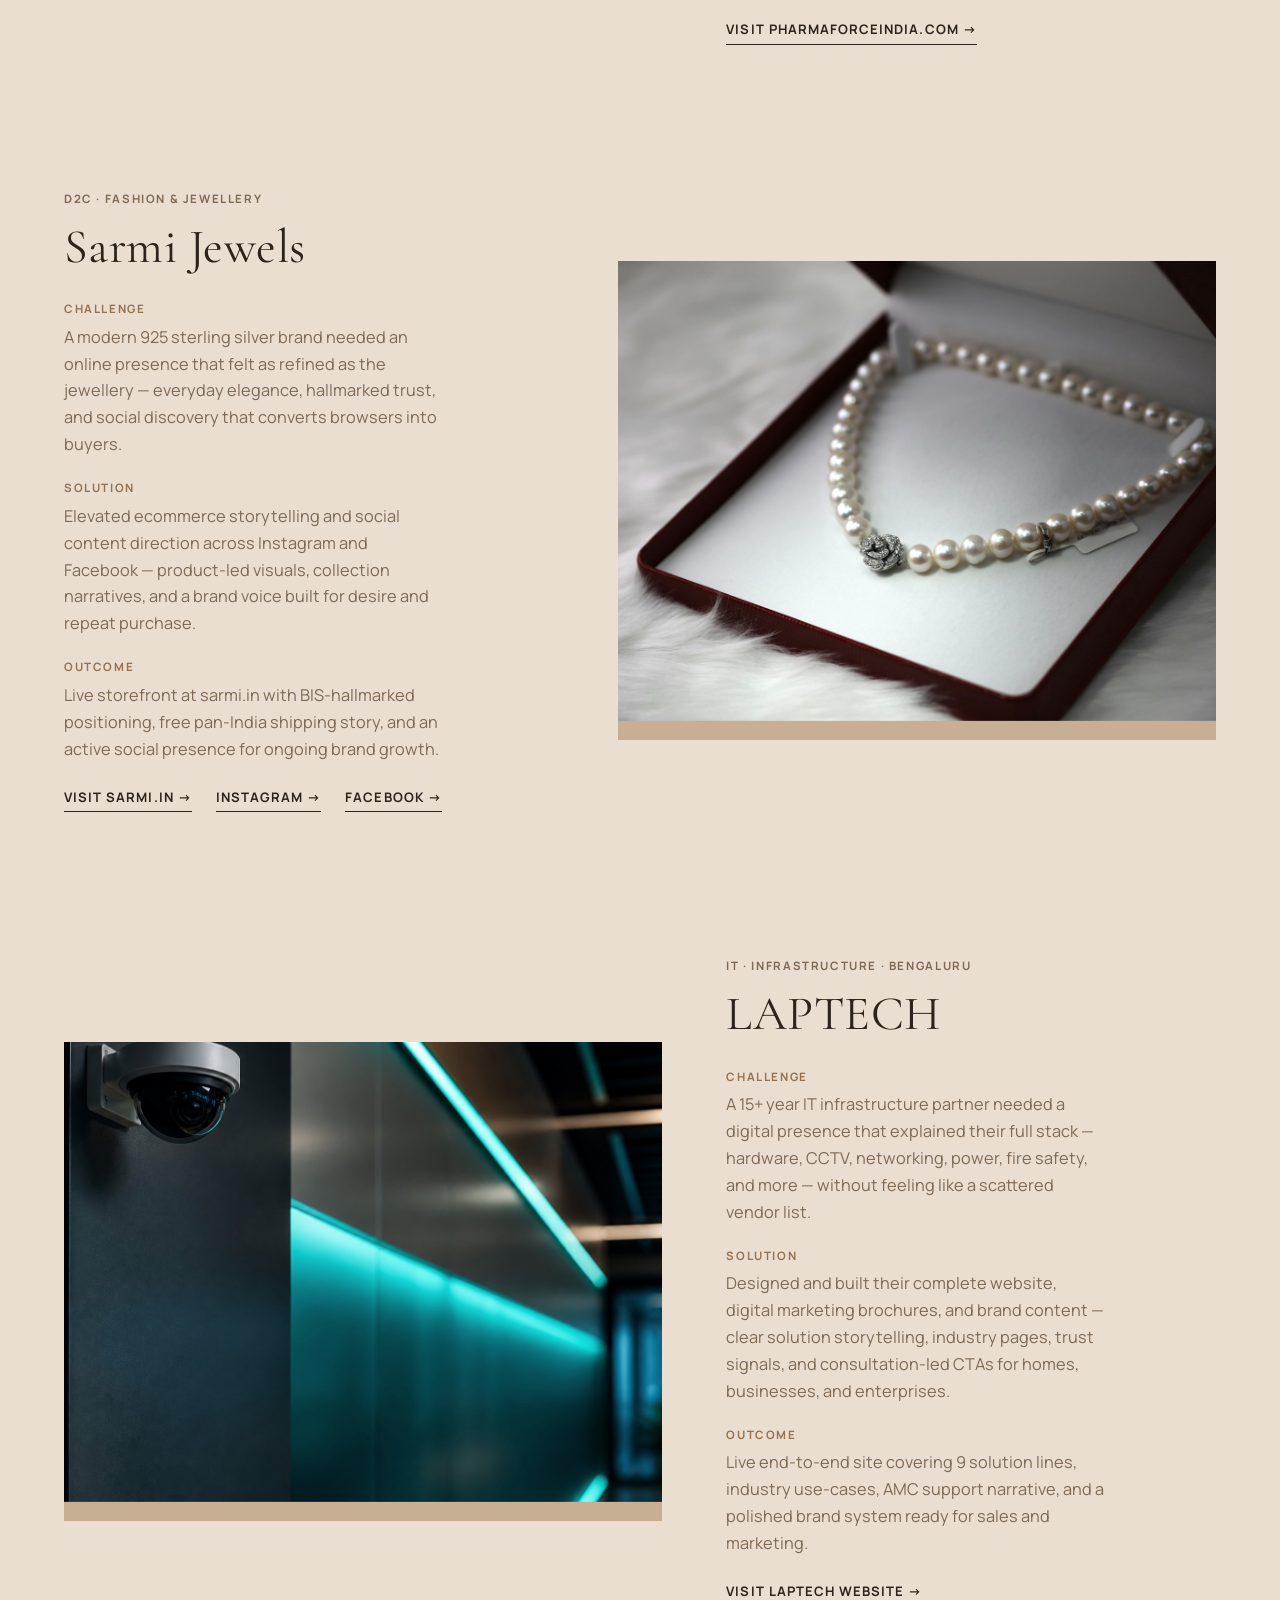
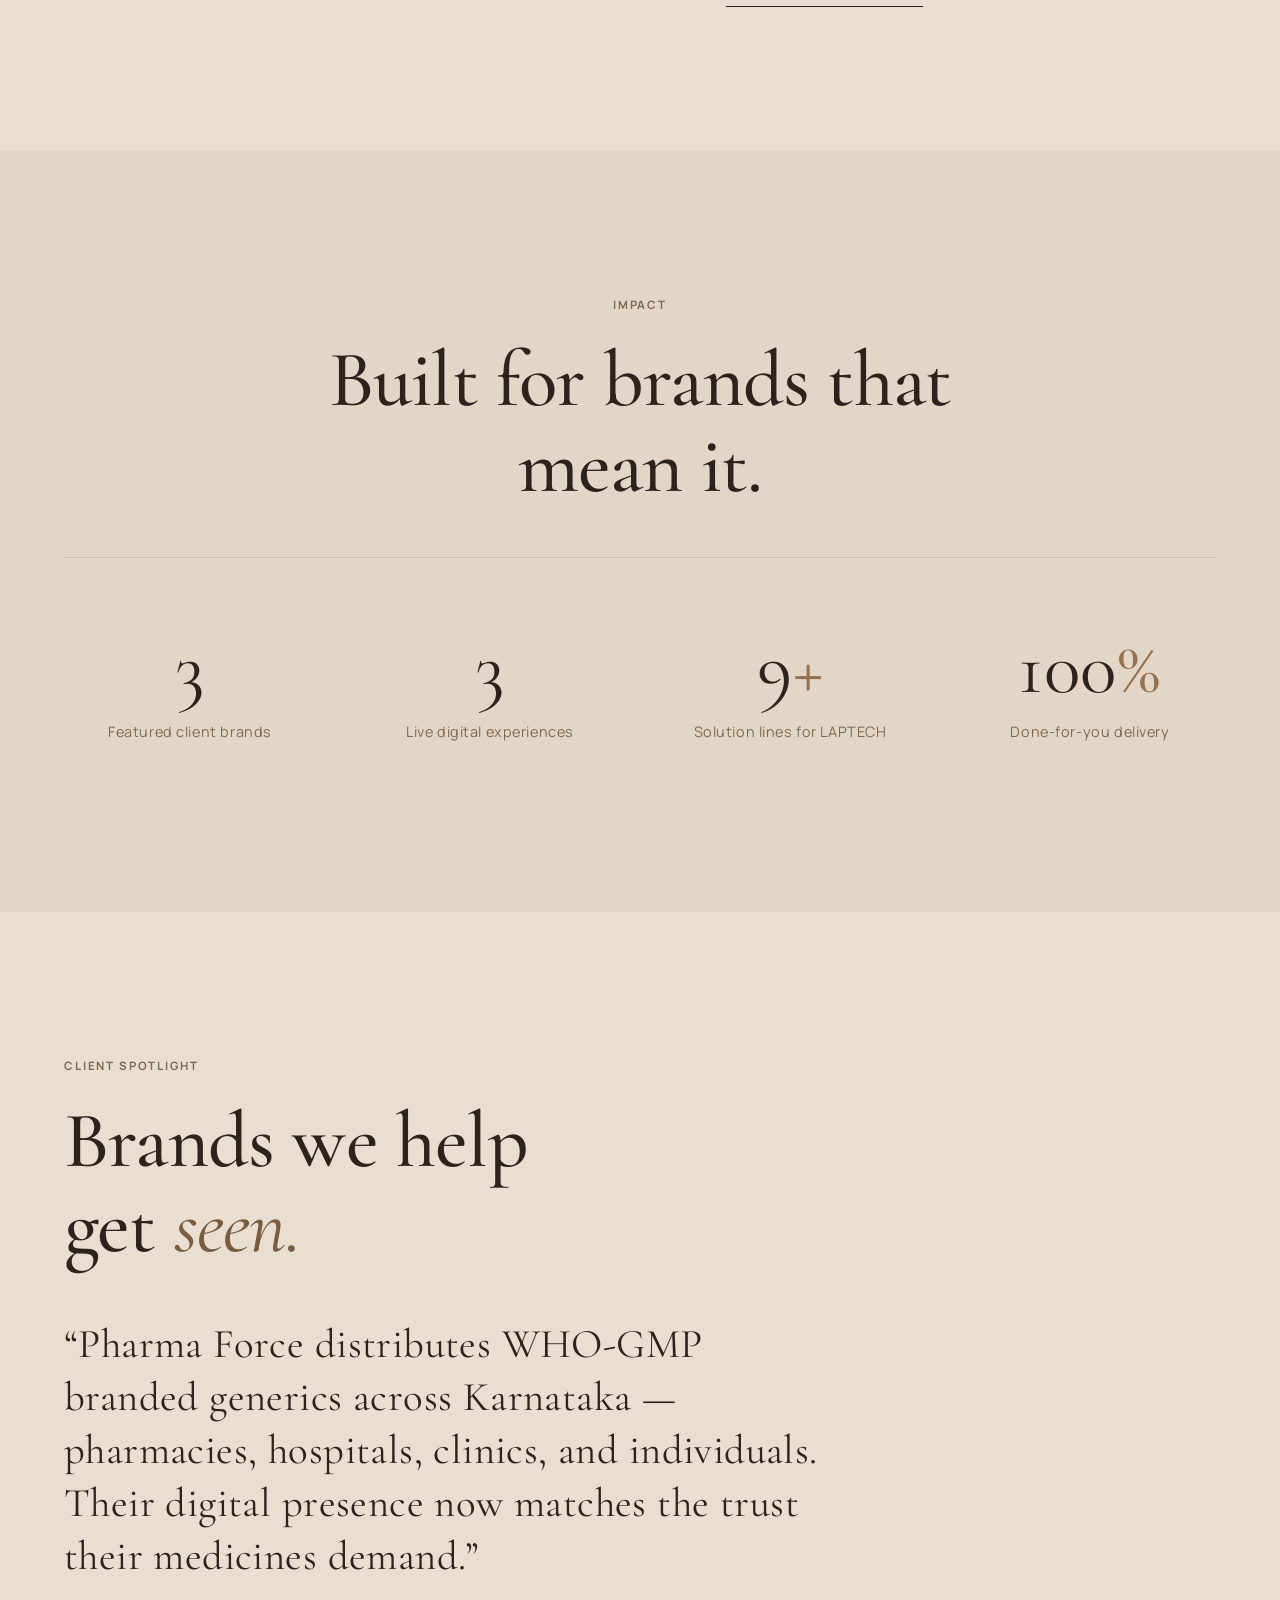
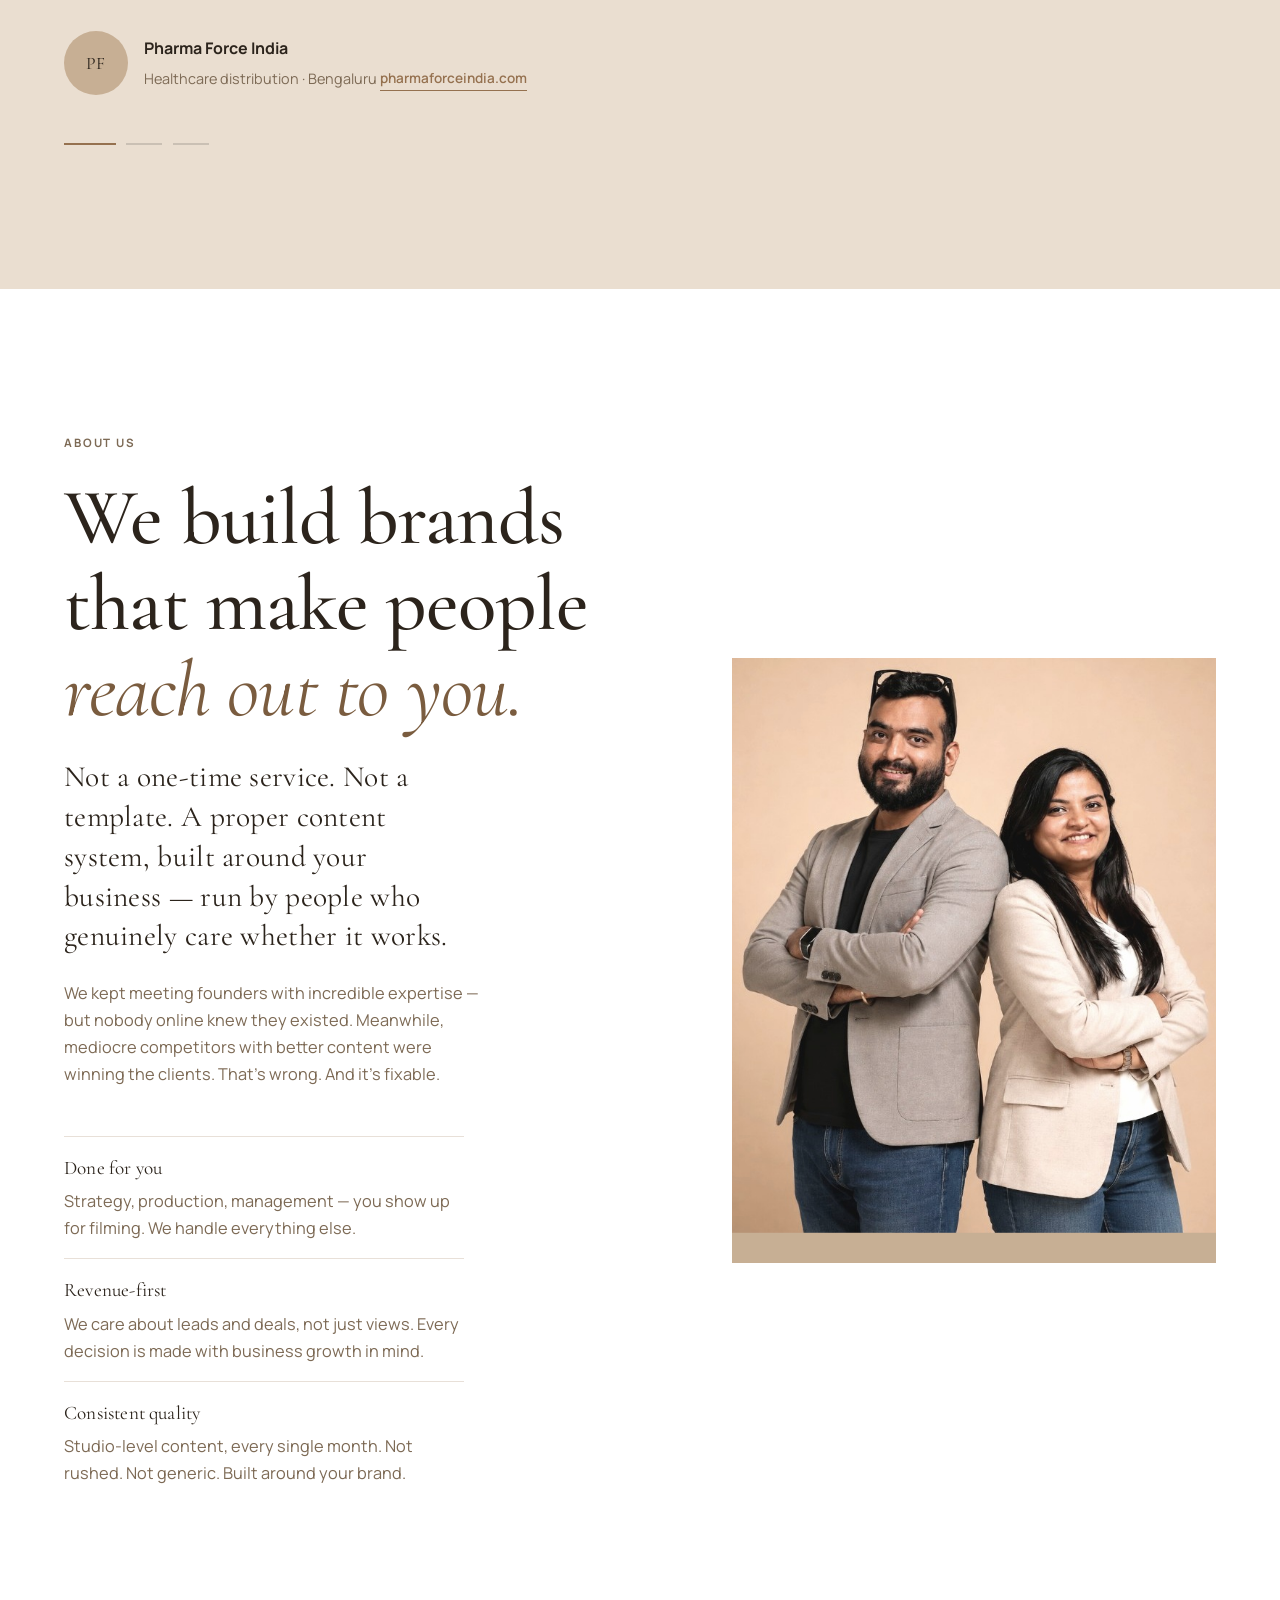
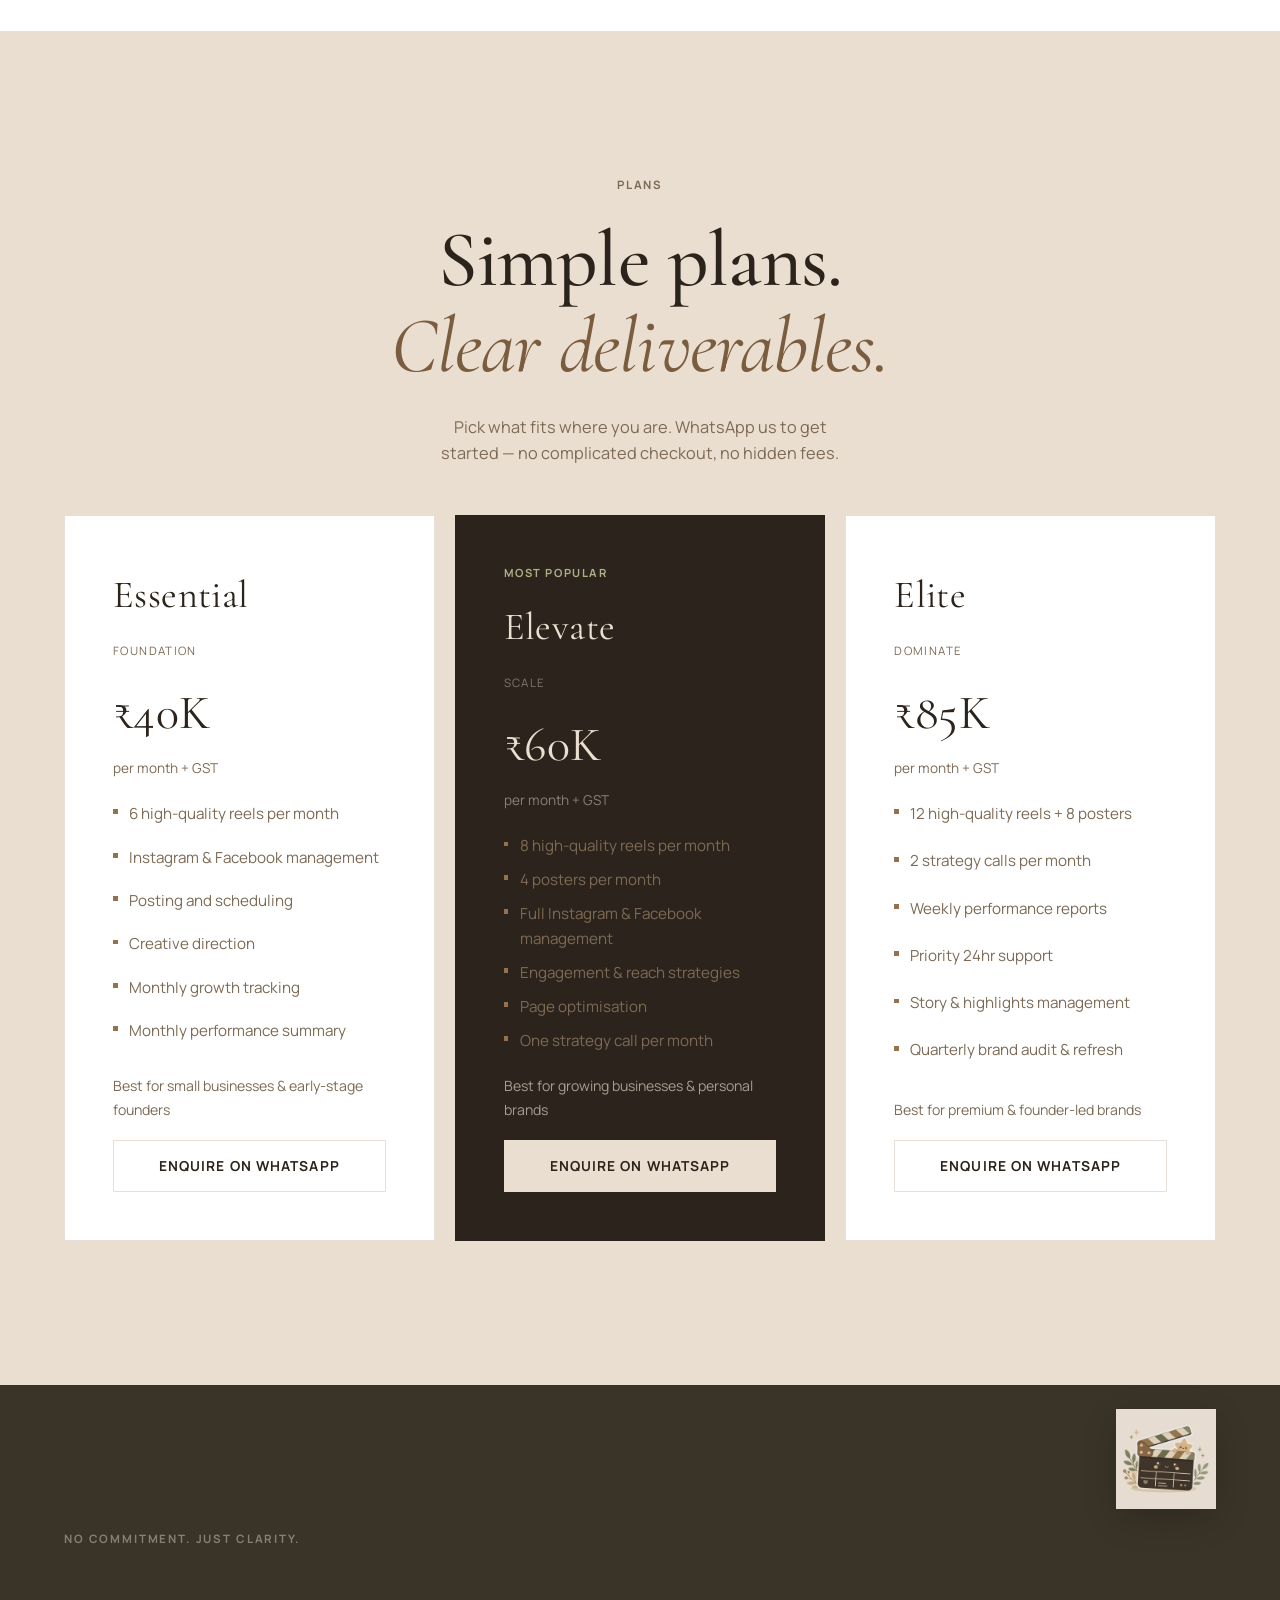
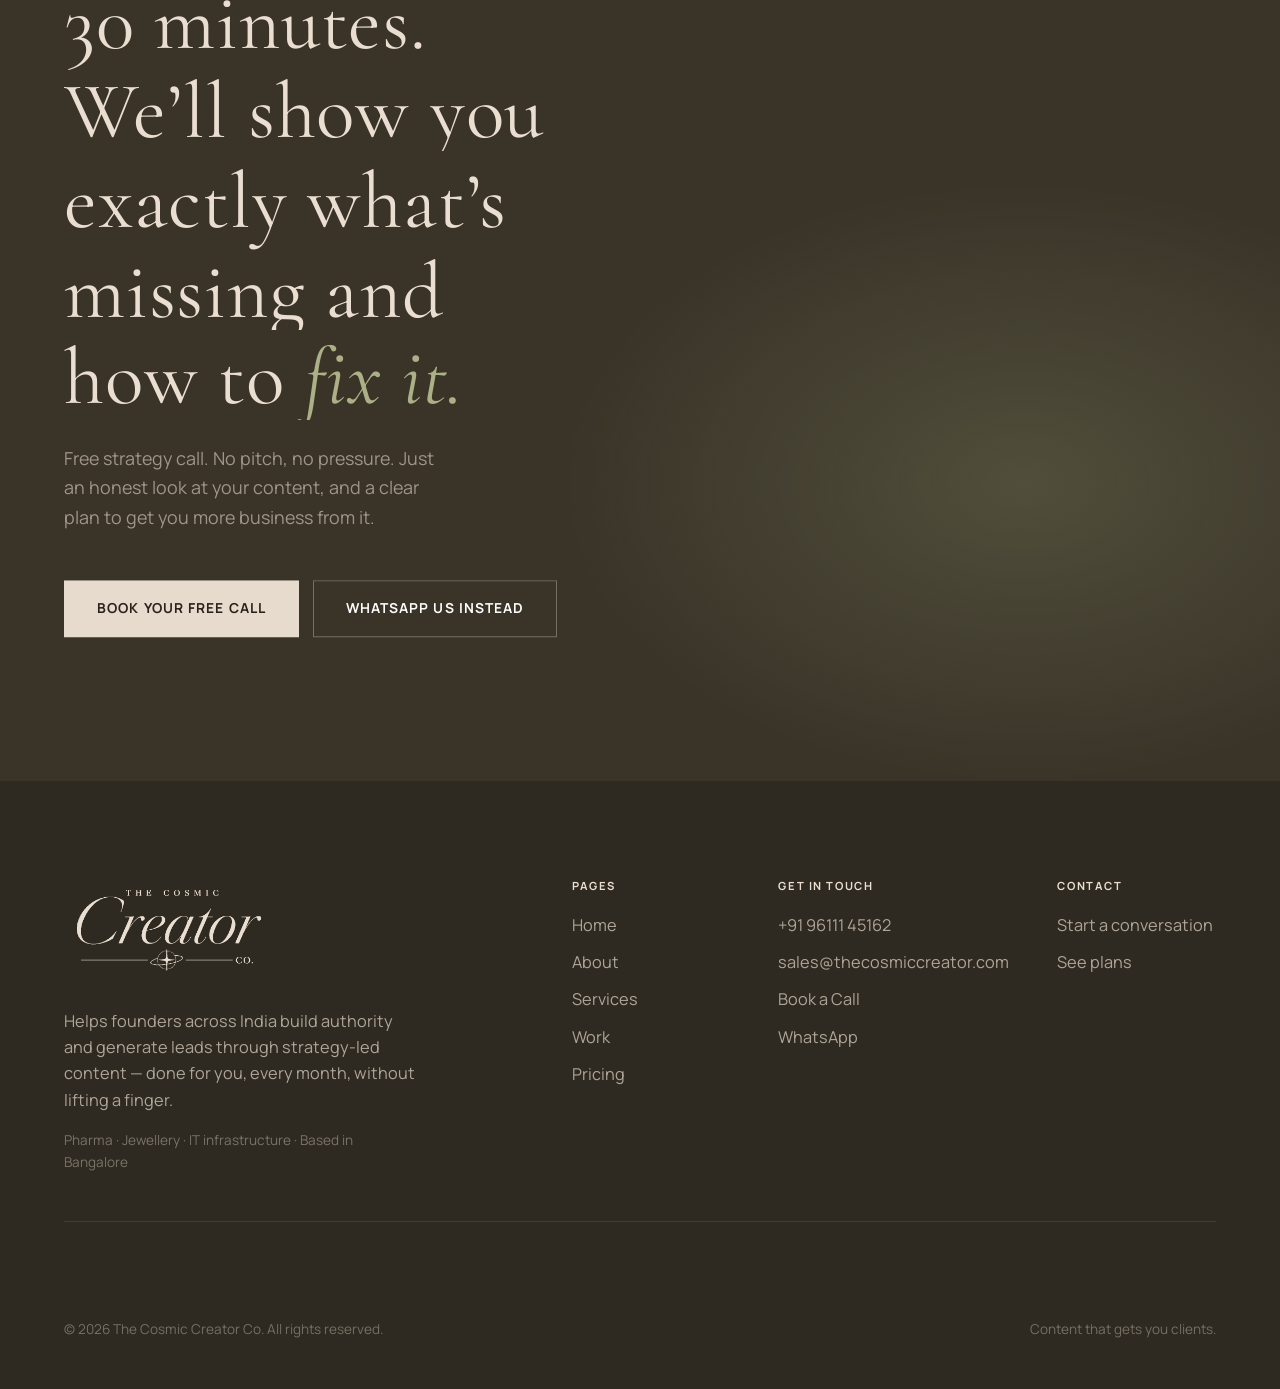
==== commit a67c1594: "updates" ====
--- a/index.html
+++ b/index.html
@@ -427,7 +427,7 @@
         <article class="case case--a reveal">
           <div class="case__media">
             <img
-              src="https://images.unsplash.com/photo-1584308666744-24d5c474f2ae?auto=format&fit=crop&w=1600&q=80"
+              src="assets/case-pharma.jpg"
               alt="Pharmaceutical medicines and healthcare packaging"
               width="1600"
               height="1066"
@@ -477,7 +477,7 @@
         <article class="case case--b reveal">
           <div class="case__media">
             <img
-              src="https://images.unsplash.com/photo-1515562141207-7a88fb7ce338?auto=format&fit=crop&w=1600&q=80"
+              src="assets/case-sarmi.jpg"
               alt="Elegant silver jewellery styling"
               width="1600"
               height="1066"
@@ -537,6 +537,56 @@
             </div>
           </div>
         </article>
+
+        <article class="case case--a reveal">
+          <div class="case__media">
+            <img
+              src="assets/case-laptech.jpg?v=2"
+              alt="Professional CCTV security camera — LAPTECH infrastructure"
+              width="1365"
+              height="1024"
+              loading="lazy"
+            />
+          </div>
+          <div class="case__meta">
+            <span class="case__cat">IT · Infrastructure · Bengaluru</span>
+            <h3>LAPTECH</h3>
+            <dl class="case__facts">
+              <div>
+                <dt>Challenge</dt>
+                <dd>
+                  A 15+ year IT infrastructure partner needed a digital presence that explained their
+                  full stack — hardware, CCTV, networking, power, fire safety, and more — without
+                  feeling like a scattered vendor list.
+                </dd>
+              </div>
+              <div>
+                <dt>Solution</dt>
+                <dd>
+                  Designed and built their complete website, digital marketing brochures, and brand
+                  content — clear solution storytelling, industry pages, trust signals, and
+                  consultation-led CTAs for homes, businesses, and enterprises.
+                </dd>
+              </div>
+              <div>
+                <dt>Outcome</dt>
+                <dd>
+                  Live end-to-end site covering 9 solution lines, industry use-cases, AMC support
+                  narrative, and a polished brand system ready for sales and marketing.
+                </dd>
+              </div>
+            </dl>
+            <div class="case__links">
+              <a
+                class="text-link"
+                href="https://laptech-one.vercel.app/"
+                target="_blank"
+                rel="noopener noreferrer"
+                >Visit LAPTECH website →</a
+              >
+            </div>
+          </div>
+        </article>
       </section>
 
       <!-- 8. RESULTS -->
@@ -547,16 +597,16 @@
         </div>
         <div class="results__grid">
           <div class="result reveal">
-            <span class="result__value" data-count="2">0</span>
+            <span class="result__value" data-count="3">0</span>
             <p class="result__label">Featured client brands</p>
-          </div>
-          <div class="result reveal">
-            <span class="result__value" data-count="2">0</span>
-            <p class="result__label">Live digital experiences</p>
           </div>
           <div class="result reveal">
             <span class="result__value" data-count="3">0</span>
-            <p class="result__label">Active social channels</p>
+            <p class="result__label">Live digital experiences</p>
+          </div>
+          <div class="result reveal">
+            <span class="result__value" data-count="9">0</span><span class="result__suffix">+</span>
+            <p class="result__label">Solution lines for LAPTECH</p>
           </div>
           <div class="result reveal">
             <span class="result__value" data-count="100">0</span><span class="result__suffix">%</span>
@@ -616,9 +666,31 @@
               </div>
             </footer>
           </blockquote>
+          <blockquote class="testimonial" data-testimonial="2" hidden>
+            <p class="testimonial__quote">
+              “LAPTECH delivers end-to-end IT infrastructure, surveillance, networking, and power
+              solutions. We built their website, brochures, and marketing content so the full story
+              finally reads as one trusted partner.”
+            </p>
+            <footer class="testimonial__author">
+              <div class="testimonial__avatar" aria-hidden="true">LT</div>
+              <div>
+                <cite>LAPTECH</cite>
+                <span>IT infrastructure · Security · Power · Bengaluru</span>
+                <a
+                  class="testimonial__link"
+                  href="https://laptech-one.vercel.app/"
+                  target="_blank"
+                  rel="noopener noreferrer"
+                  >laptech-one.vercel.app</a
+                >
+              </div>
+            </footer>
+          </blockquote>
           <div class="testimonials__controls">
             <button type="button" class="t-dot is-active" data-goto="0" aria-label="Show client 1"></button>
             <button type="button" class="t-dot" data-goto="1" aria-label="Show client 2"></button>
+            <button type="button" class="t-dot" data-goto="2" aria-label="Show client 3"></button>
           </div>
         </div>
       </section>
@@ -806,7 +878,7 @@
             content — done for you, every month, without lifting a finger.
           </p>
           <p class="footer__meta">
-            Pharma · Jewellery · D2C &amp; founder-led brands · Based in Bangalore
+            Pharma · Jewellery · IT infrastructure · Based in Bangalore
           </p>
         </div>
         <div class="footer__cols">
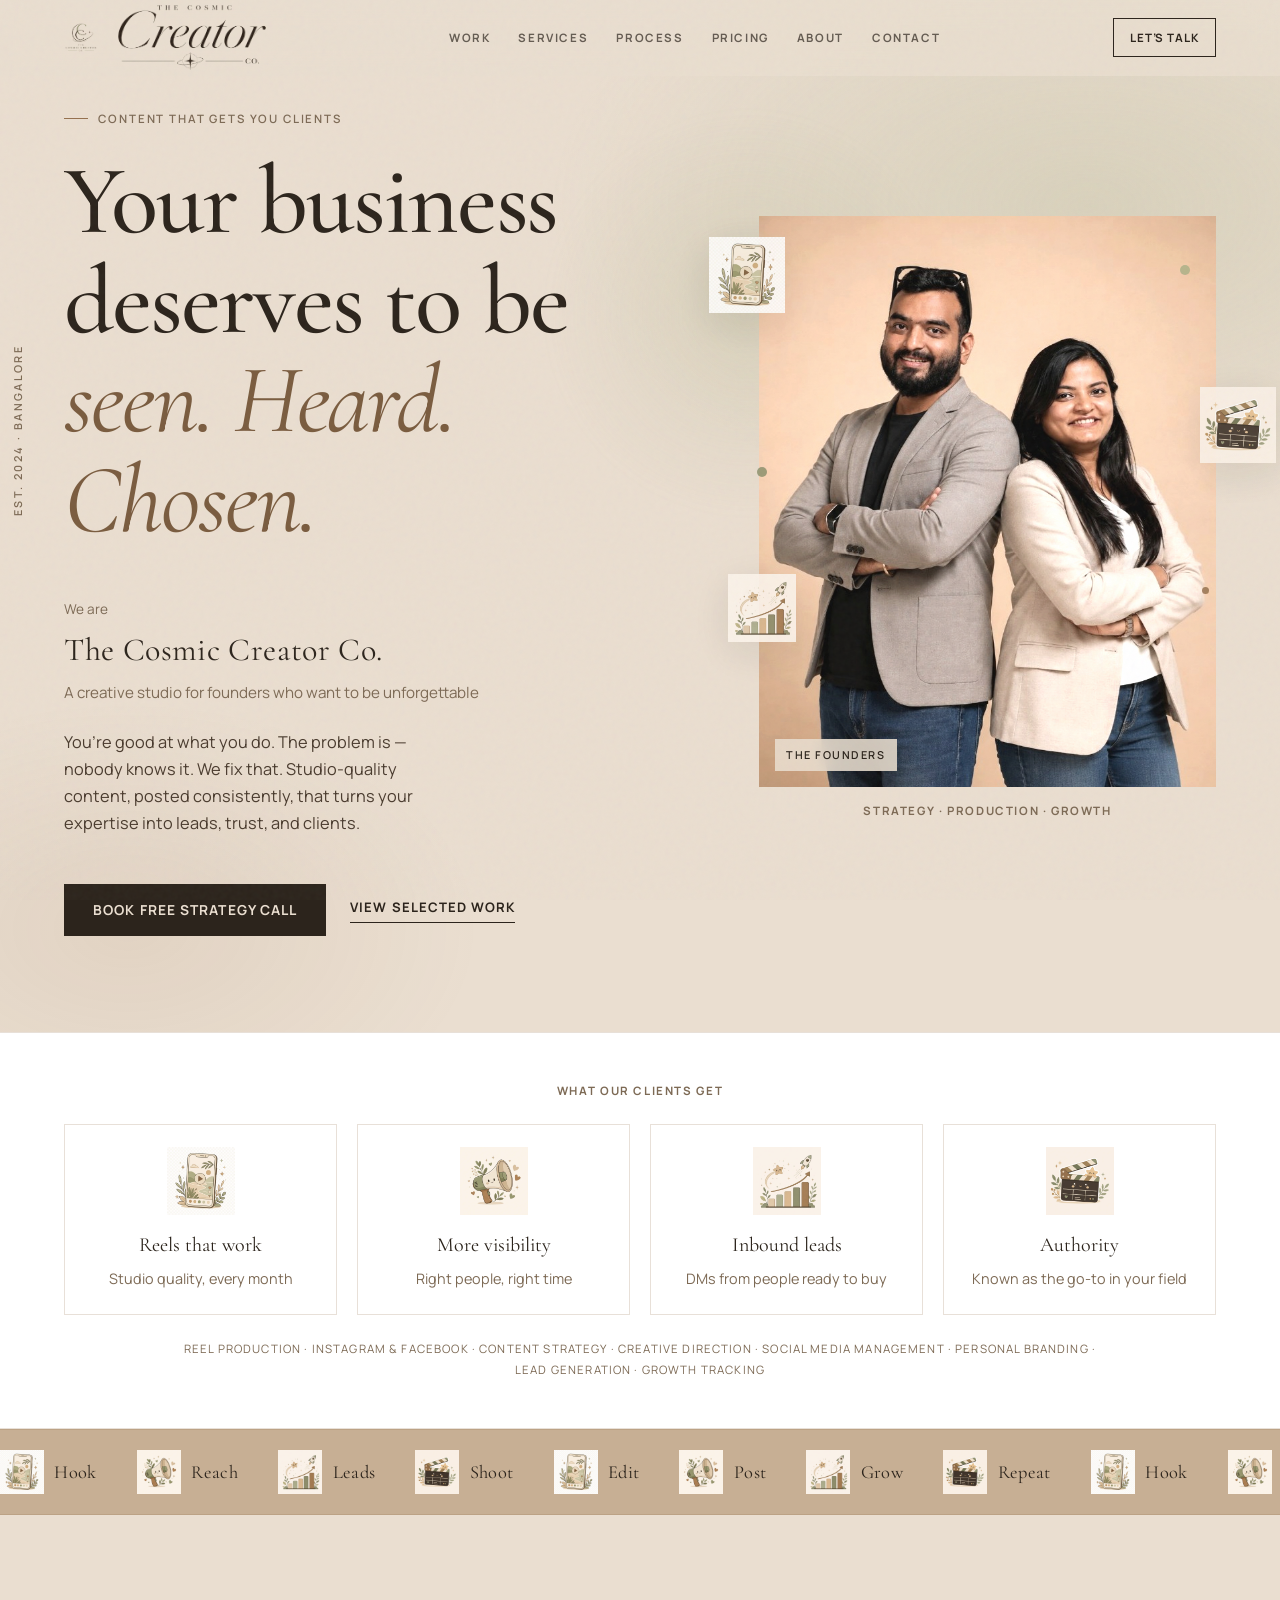
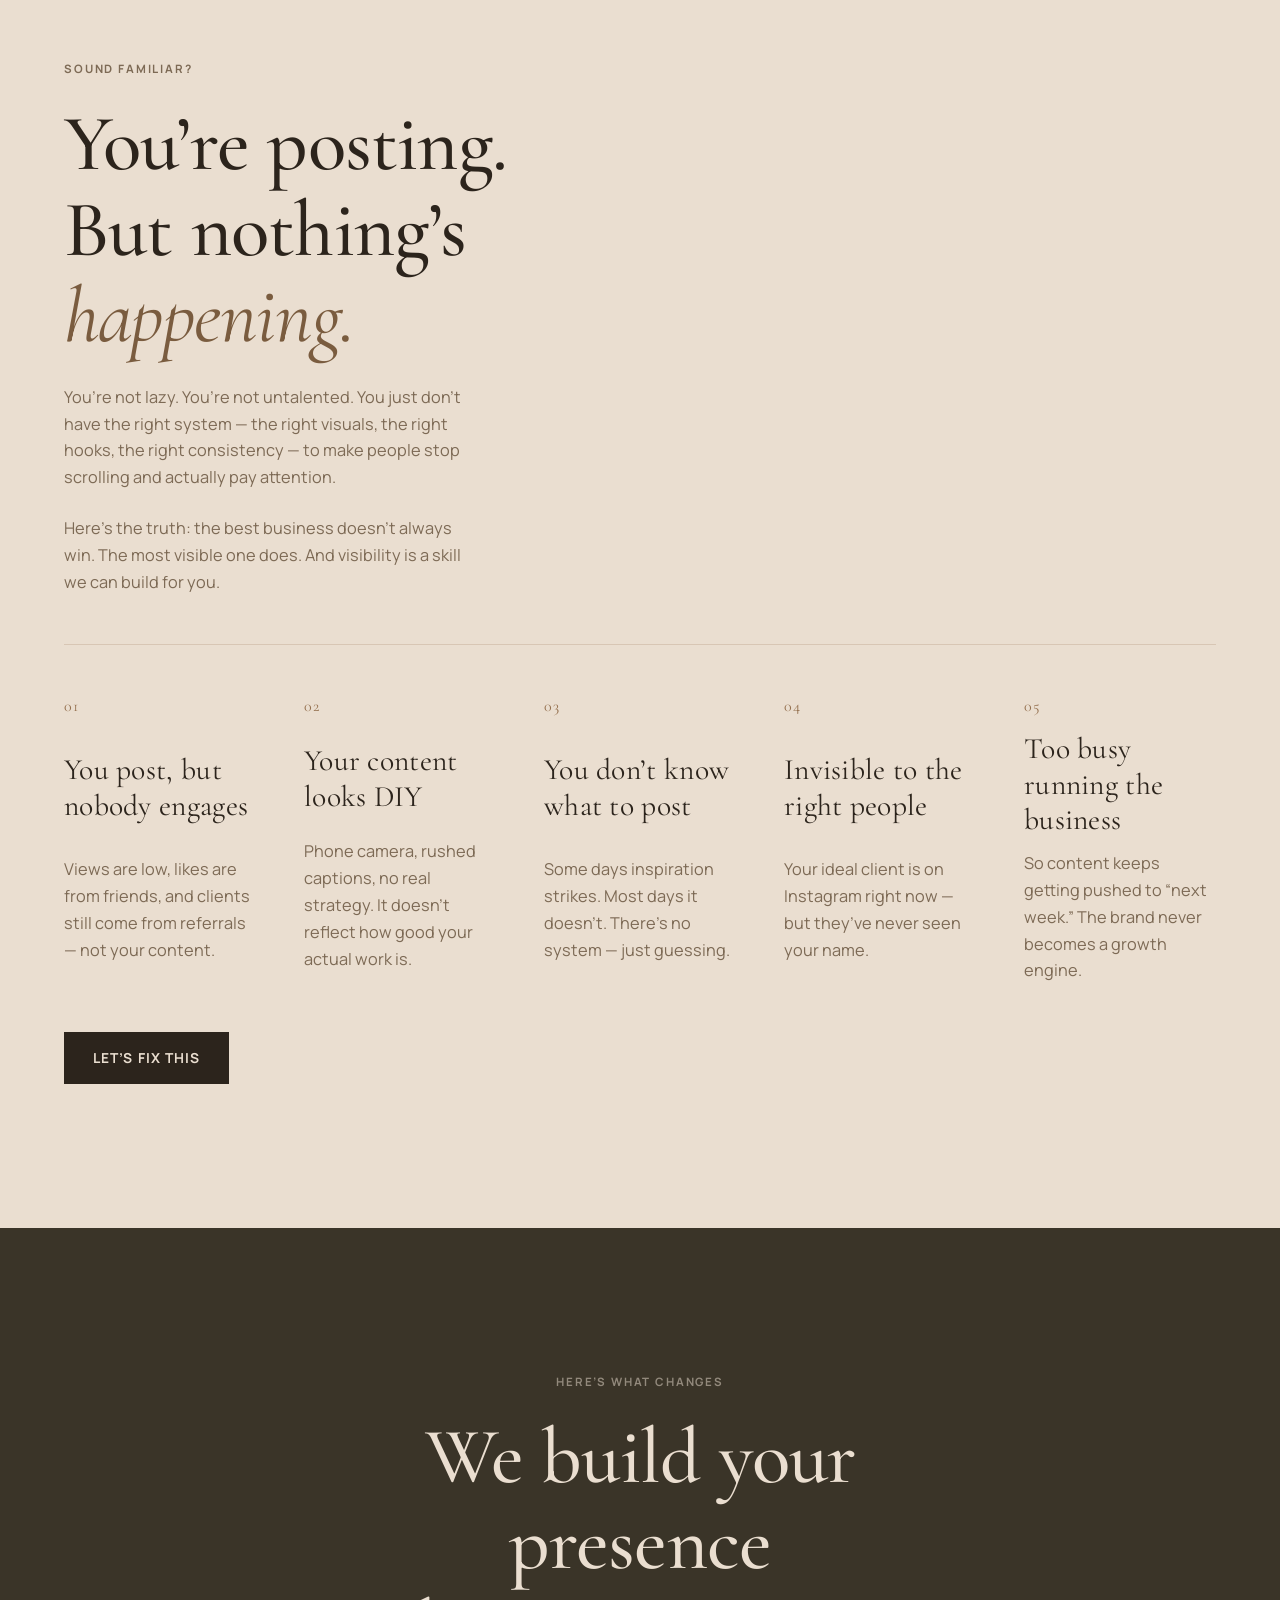
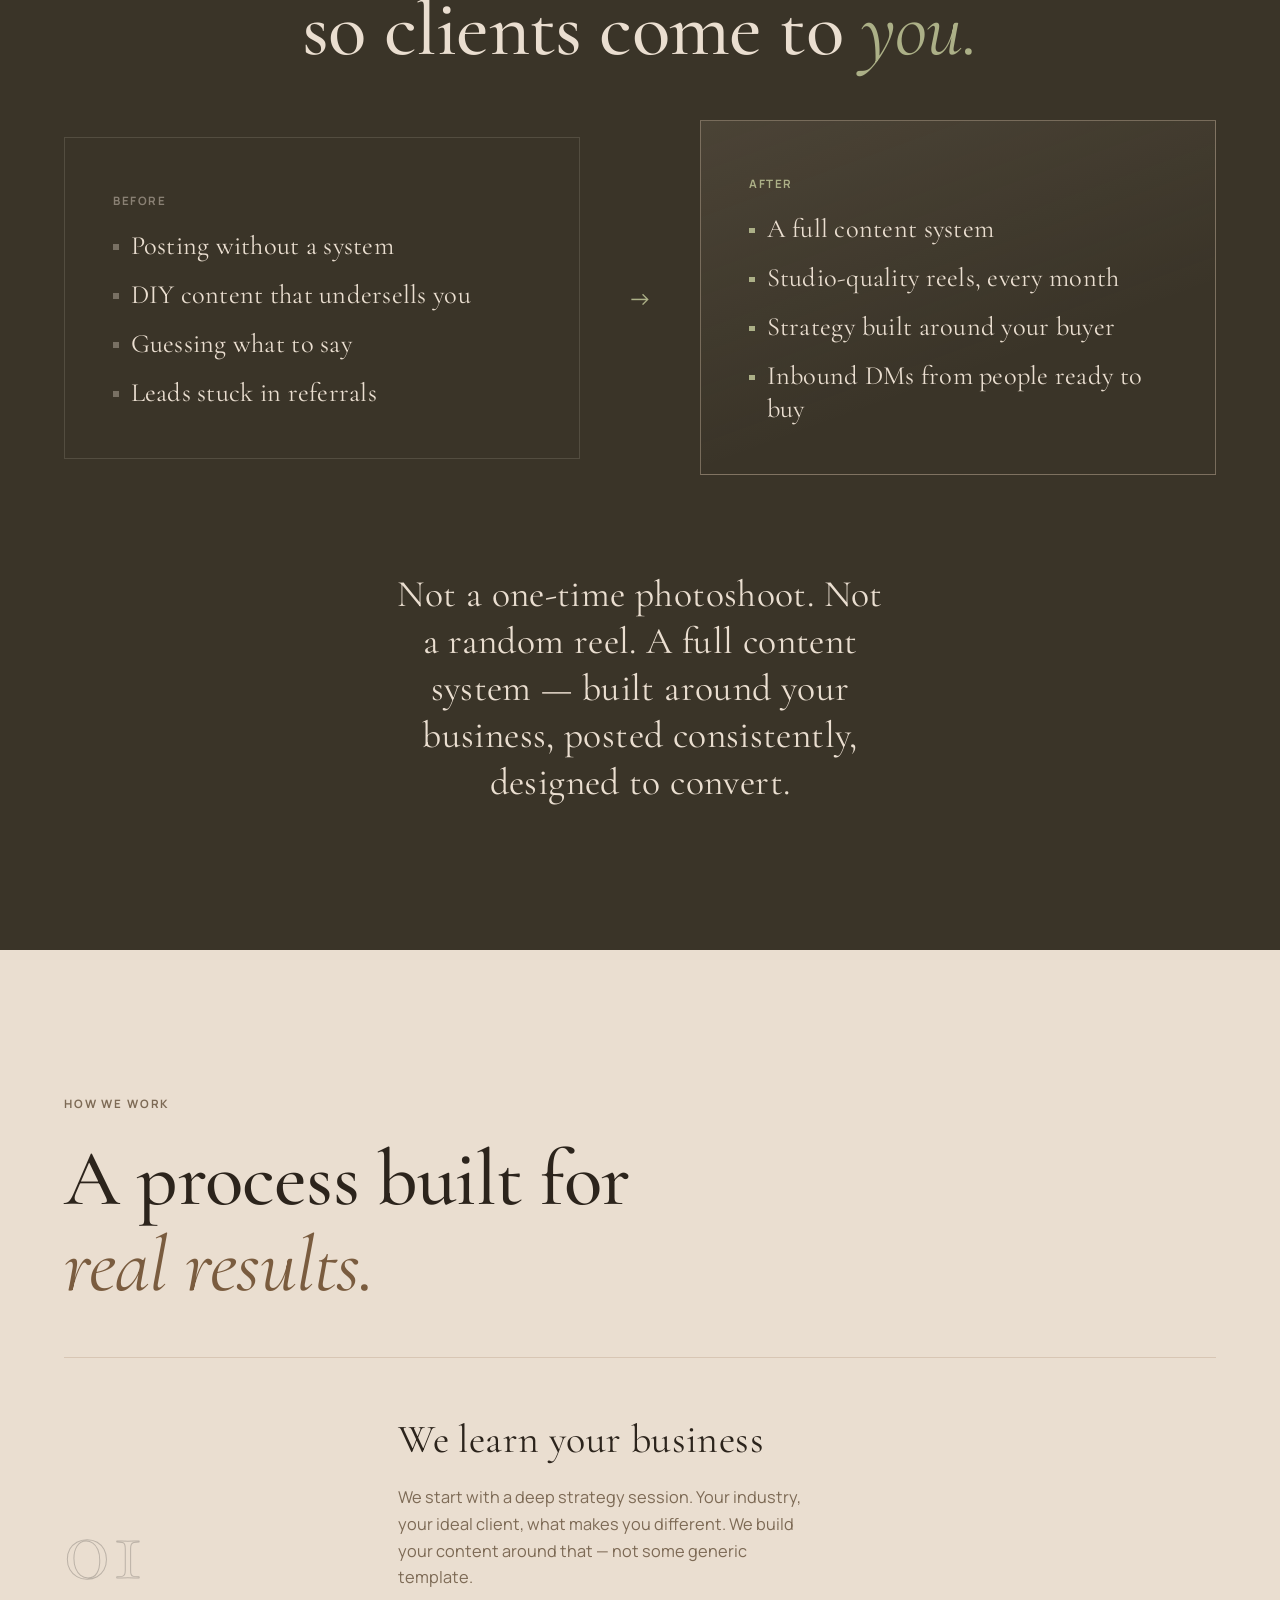
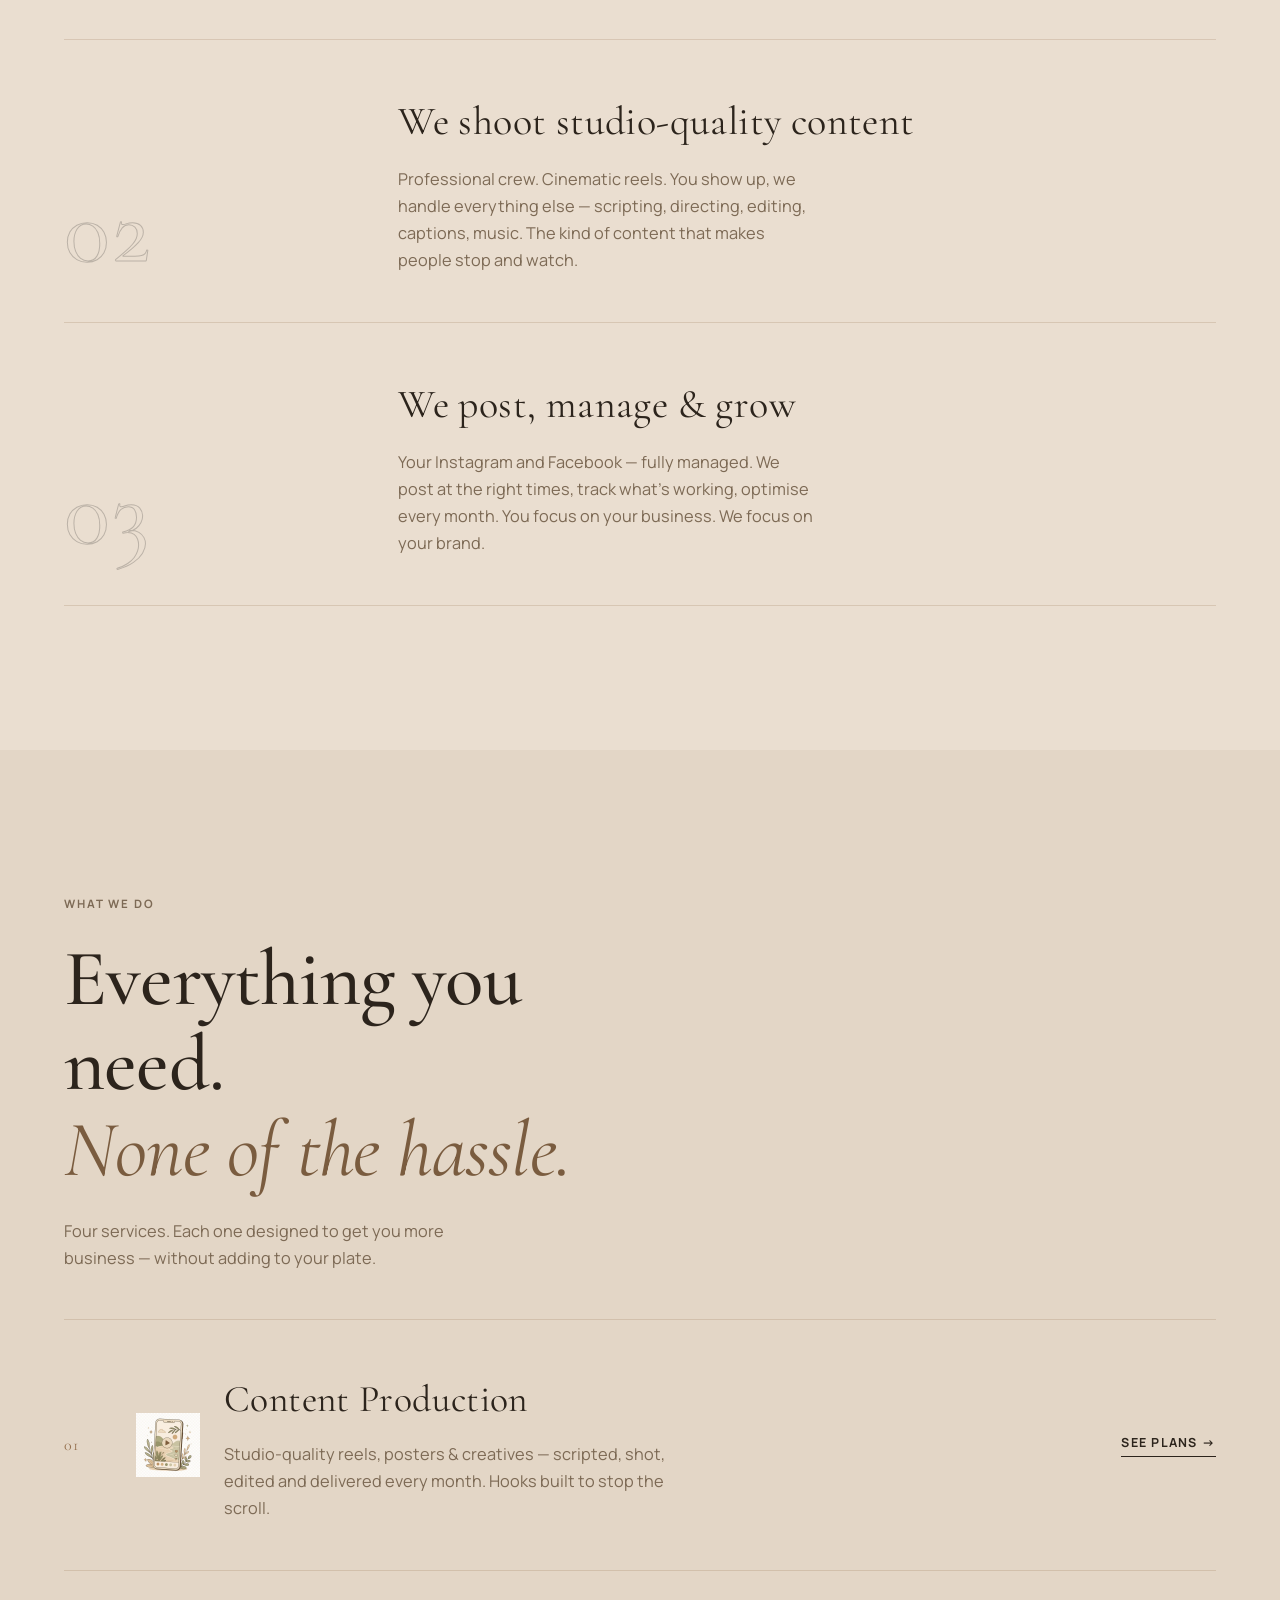
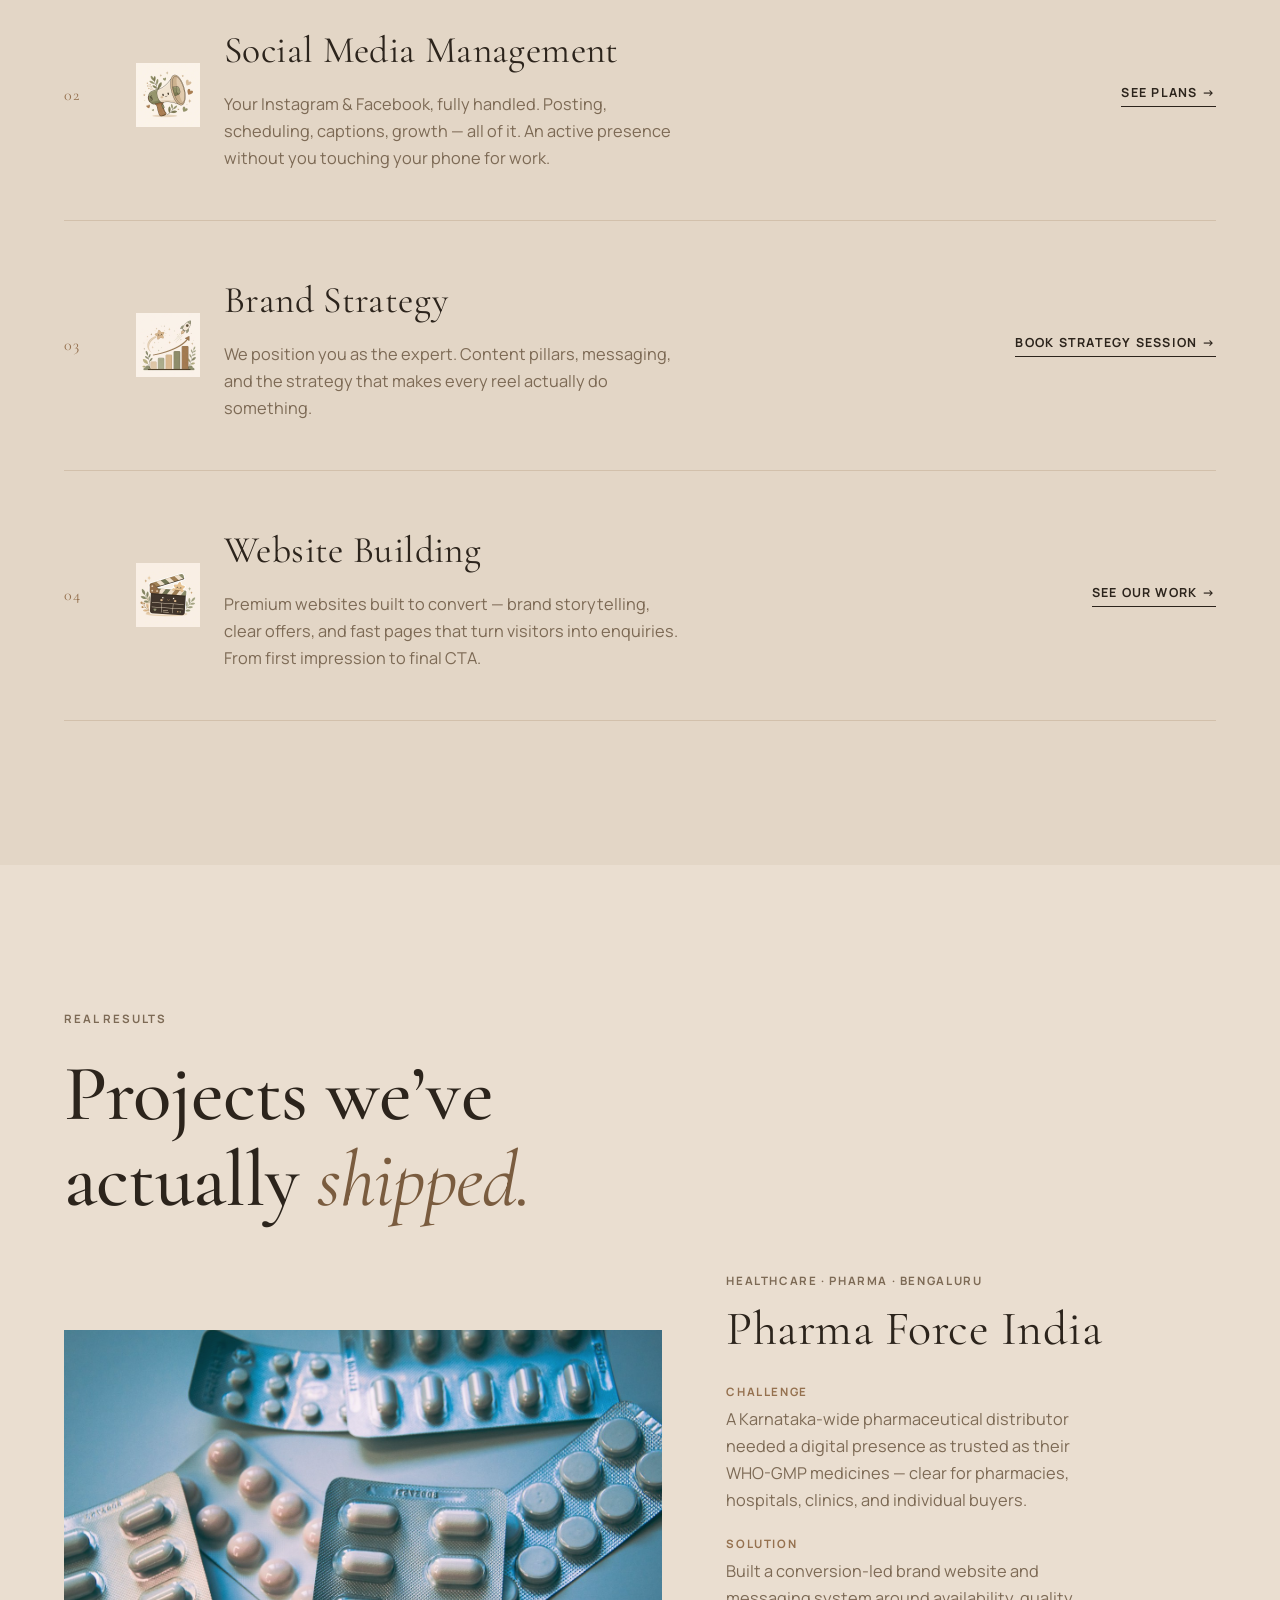
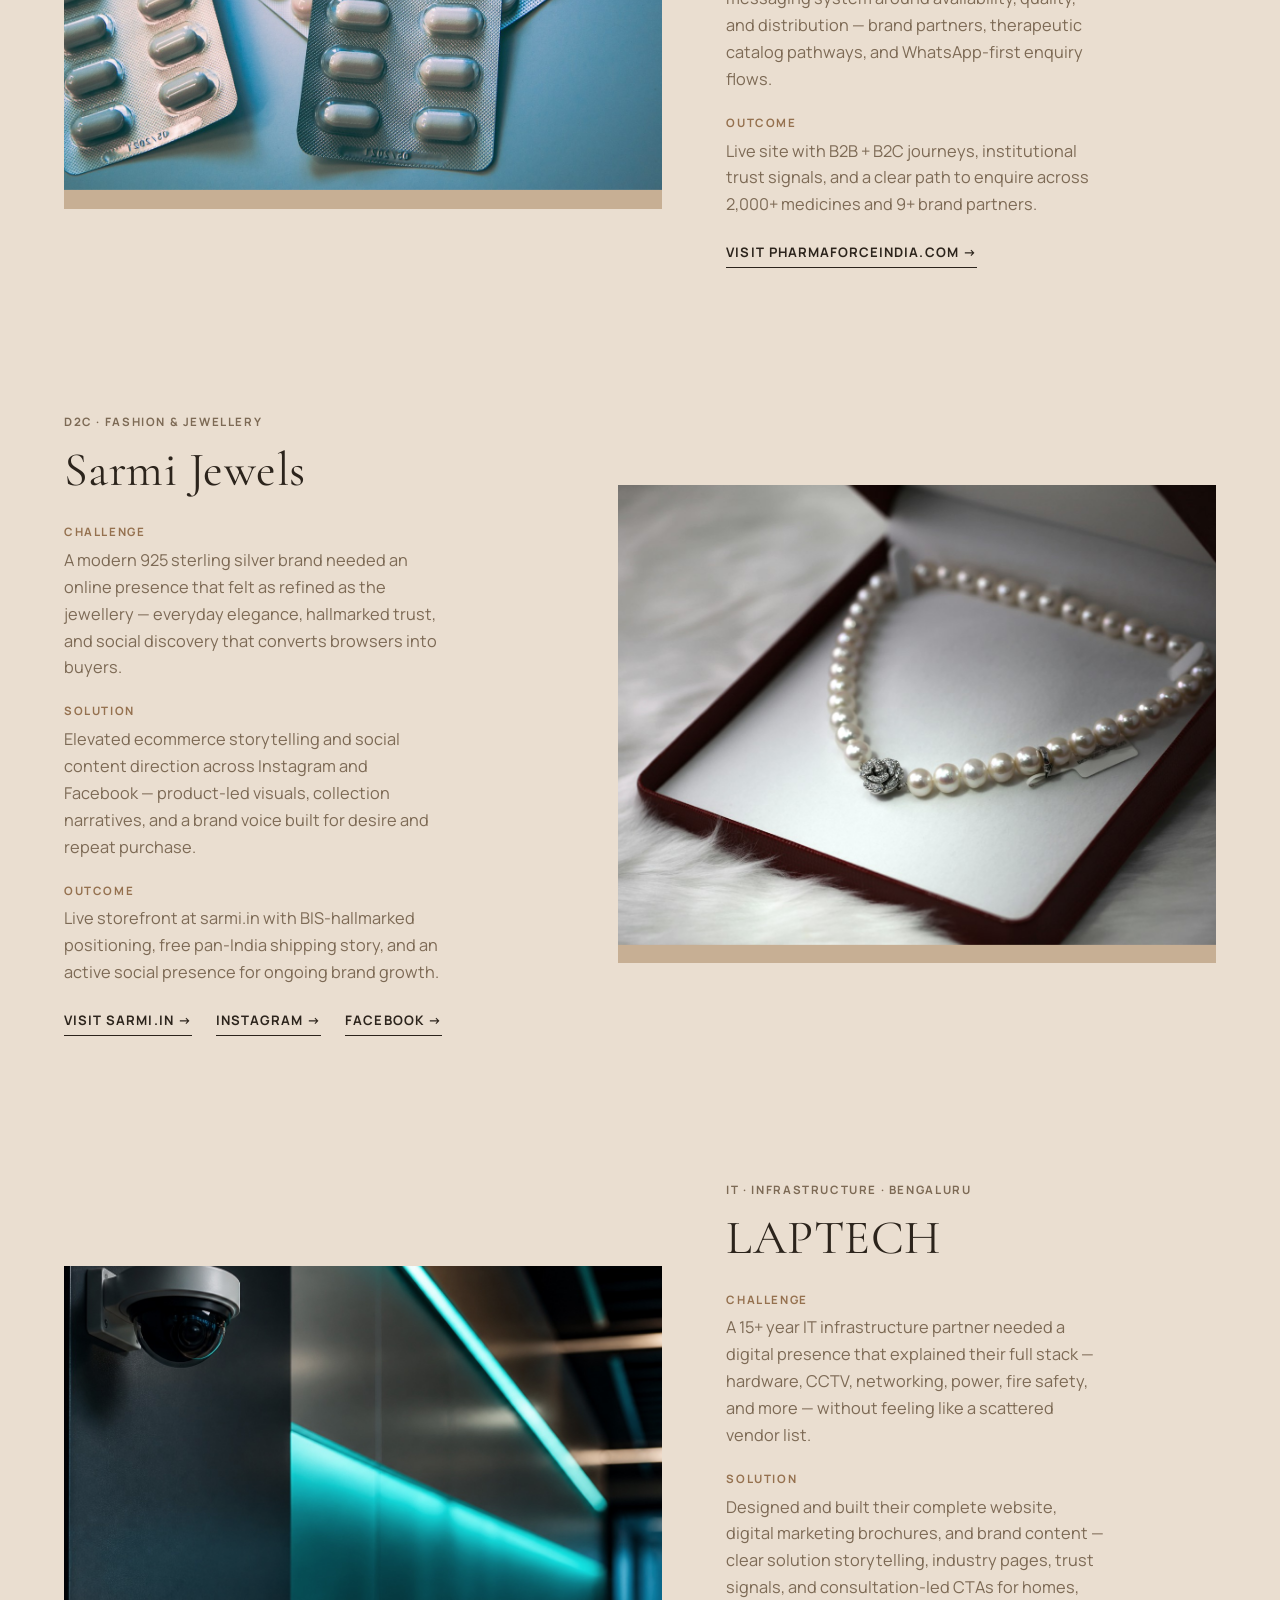
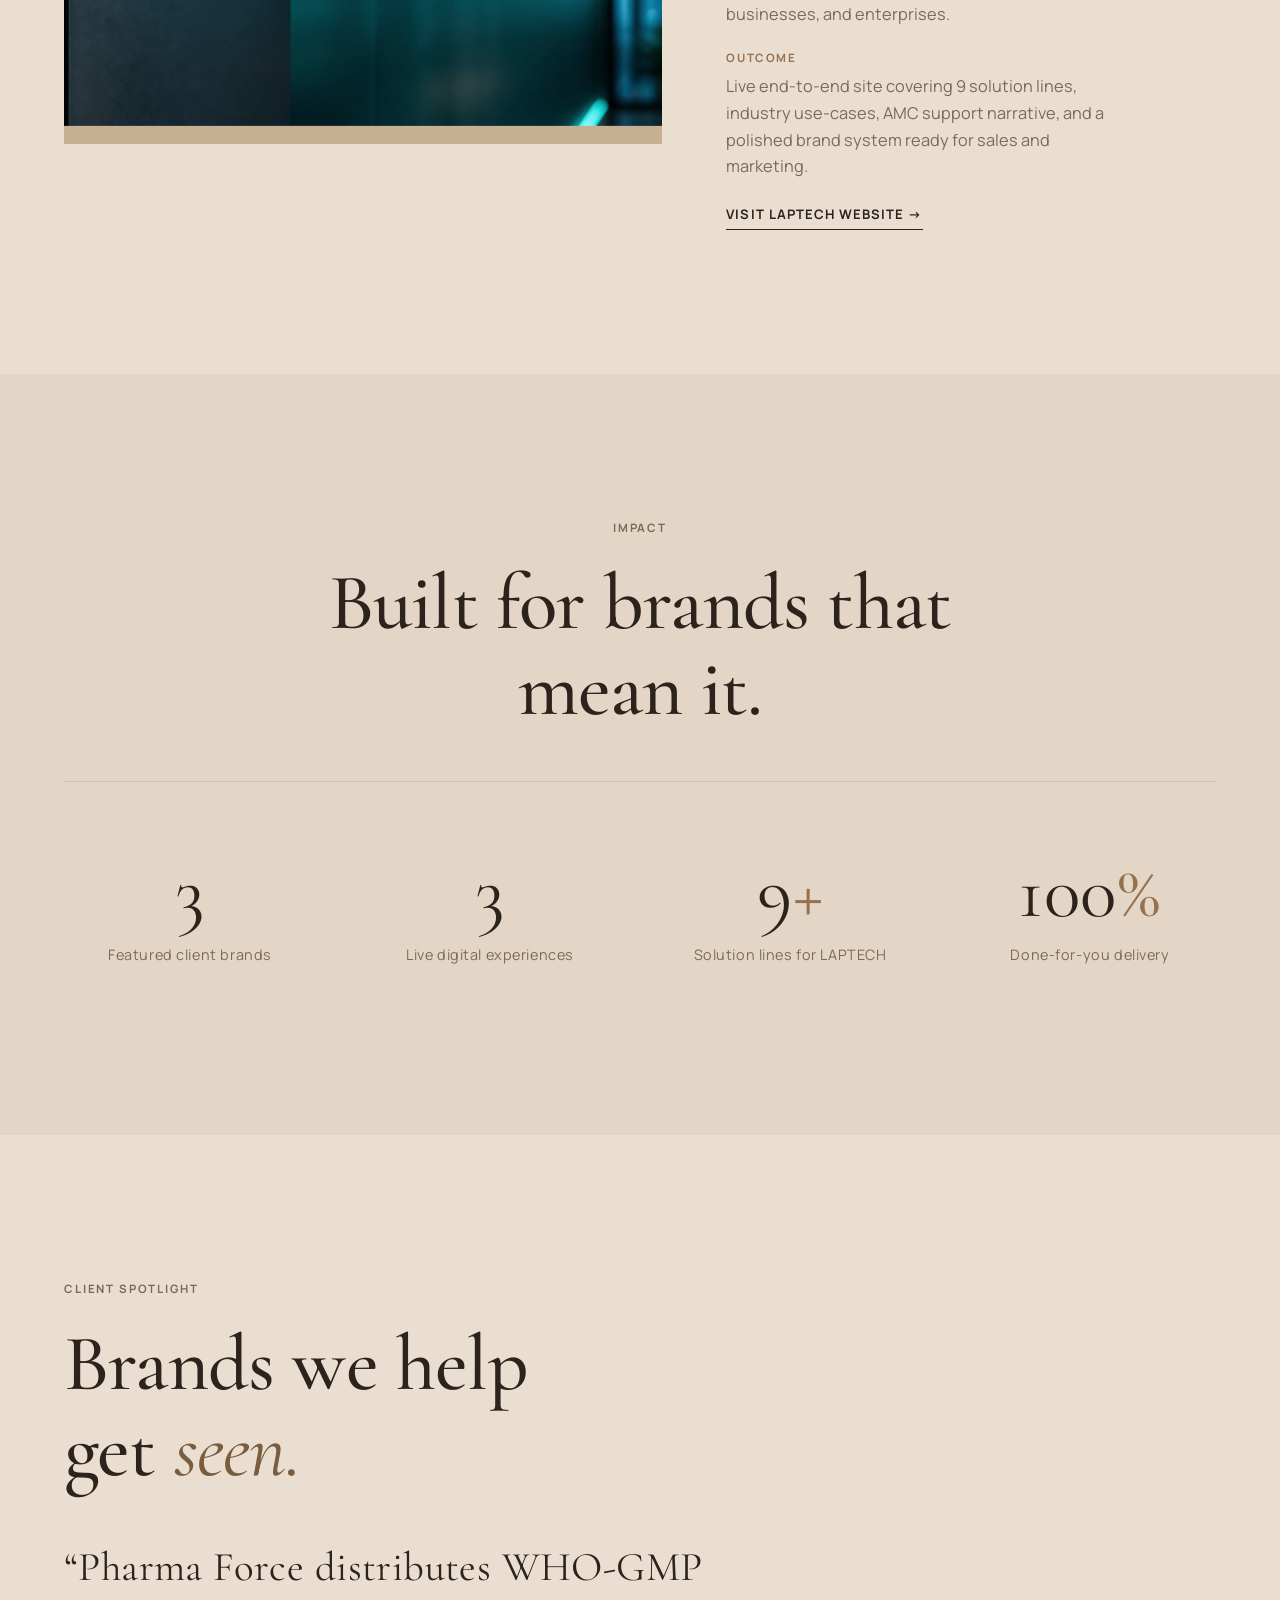
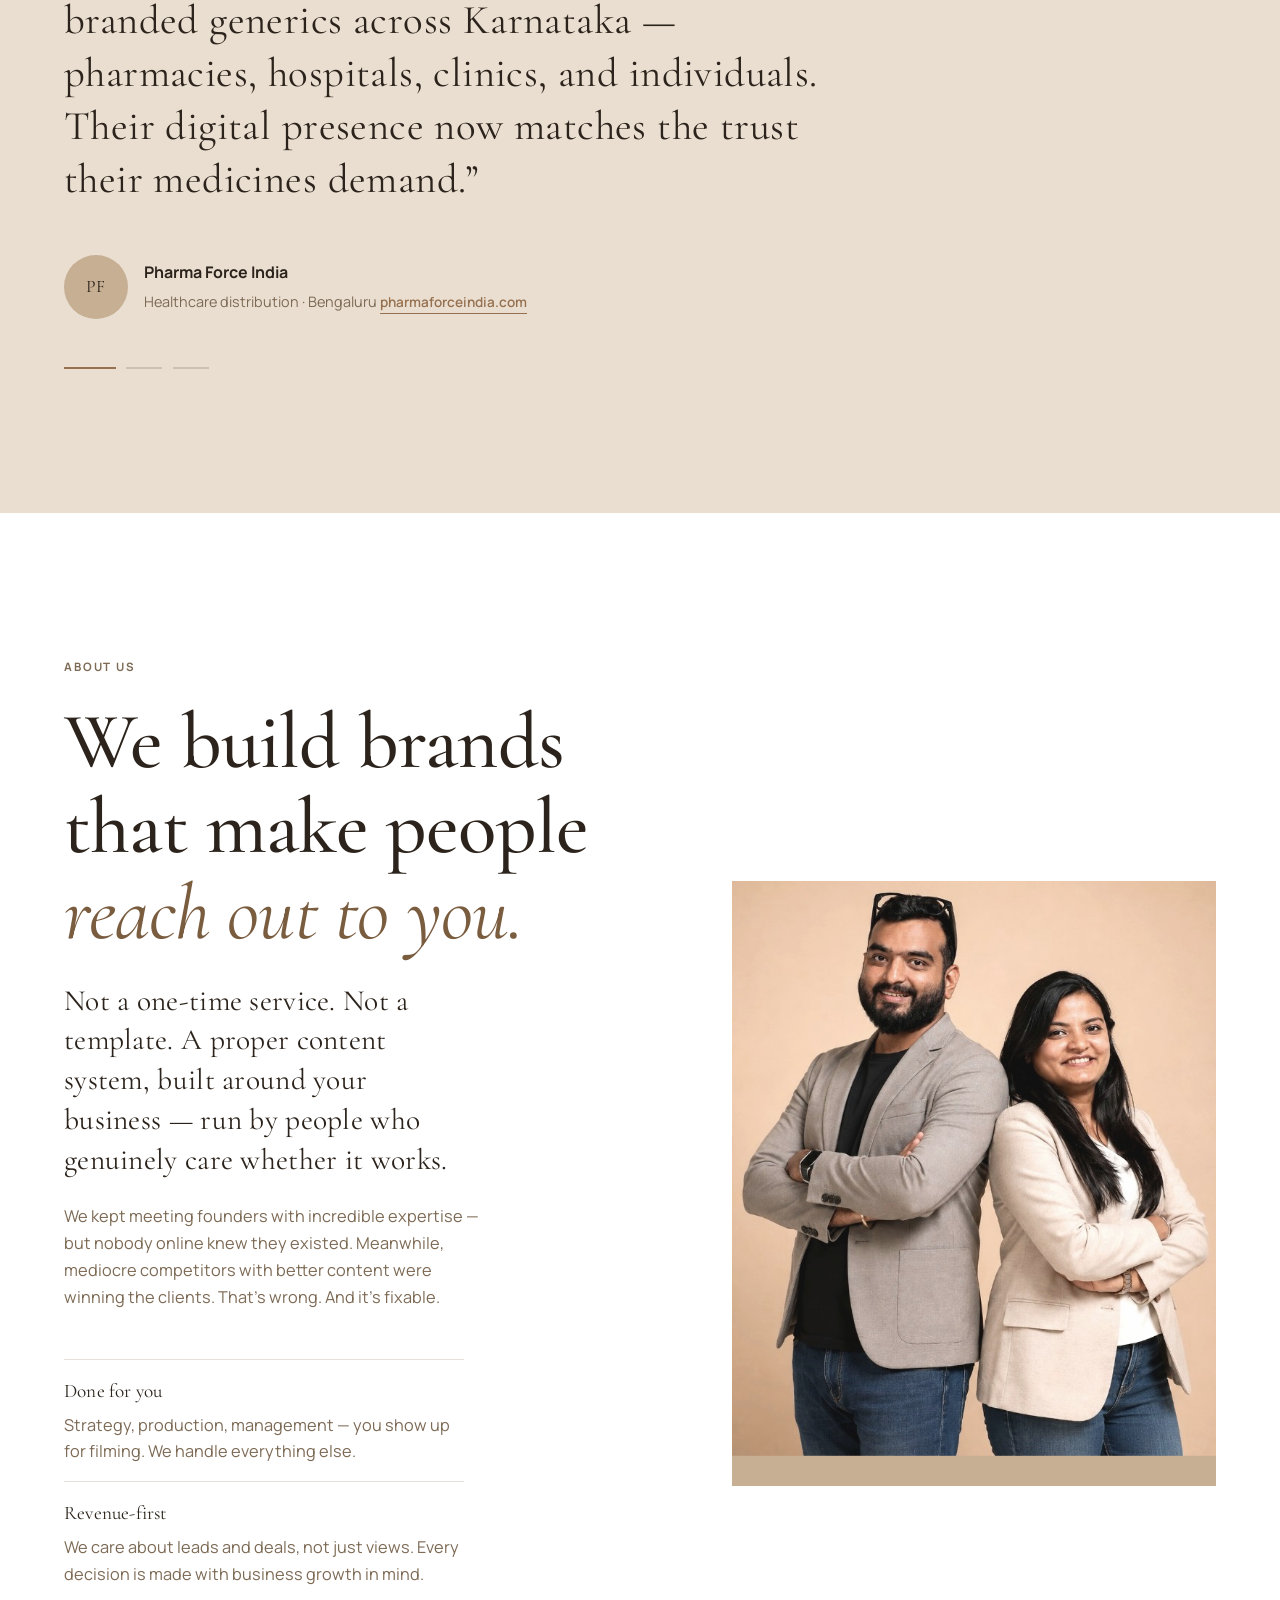
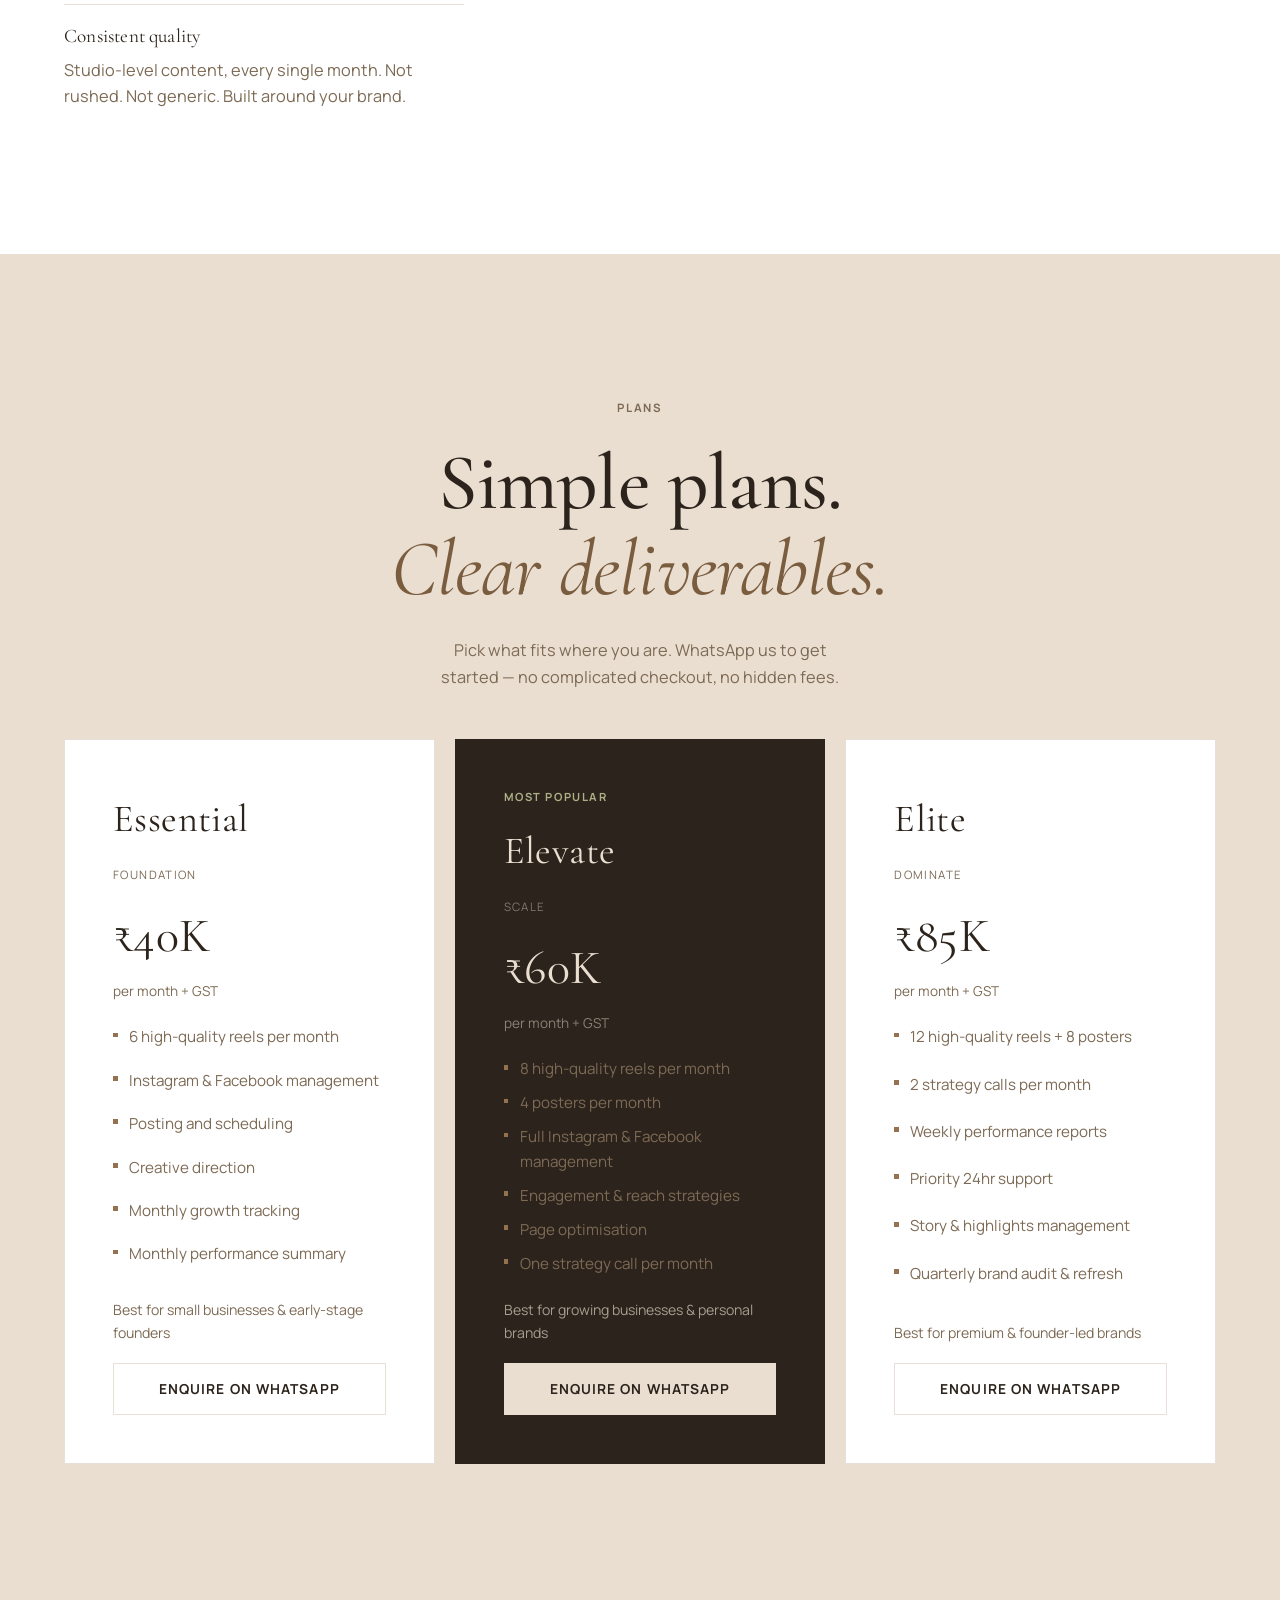
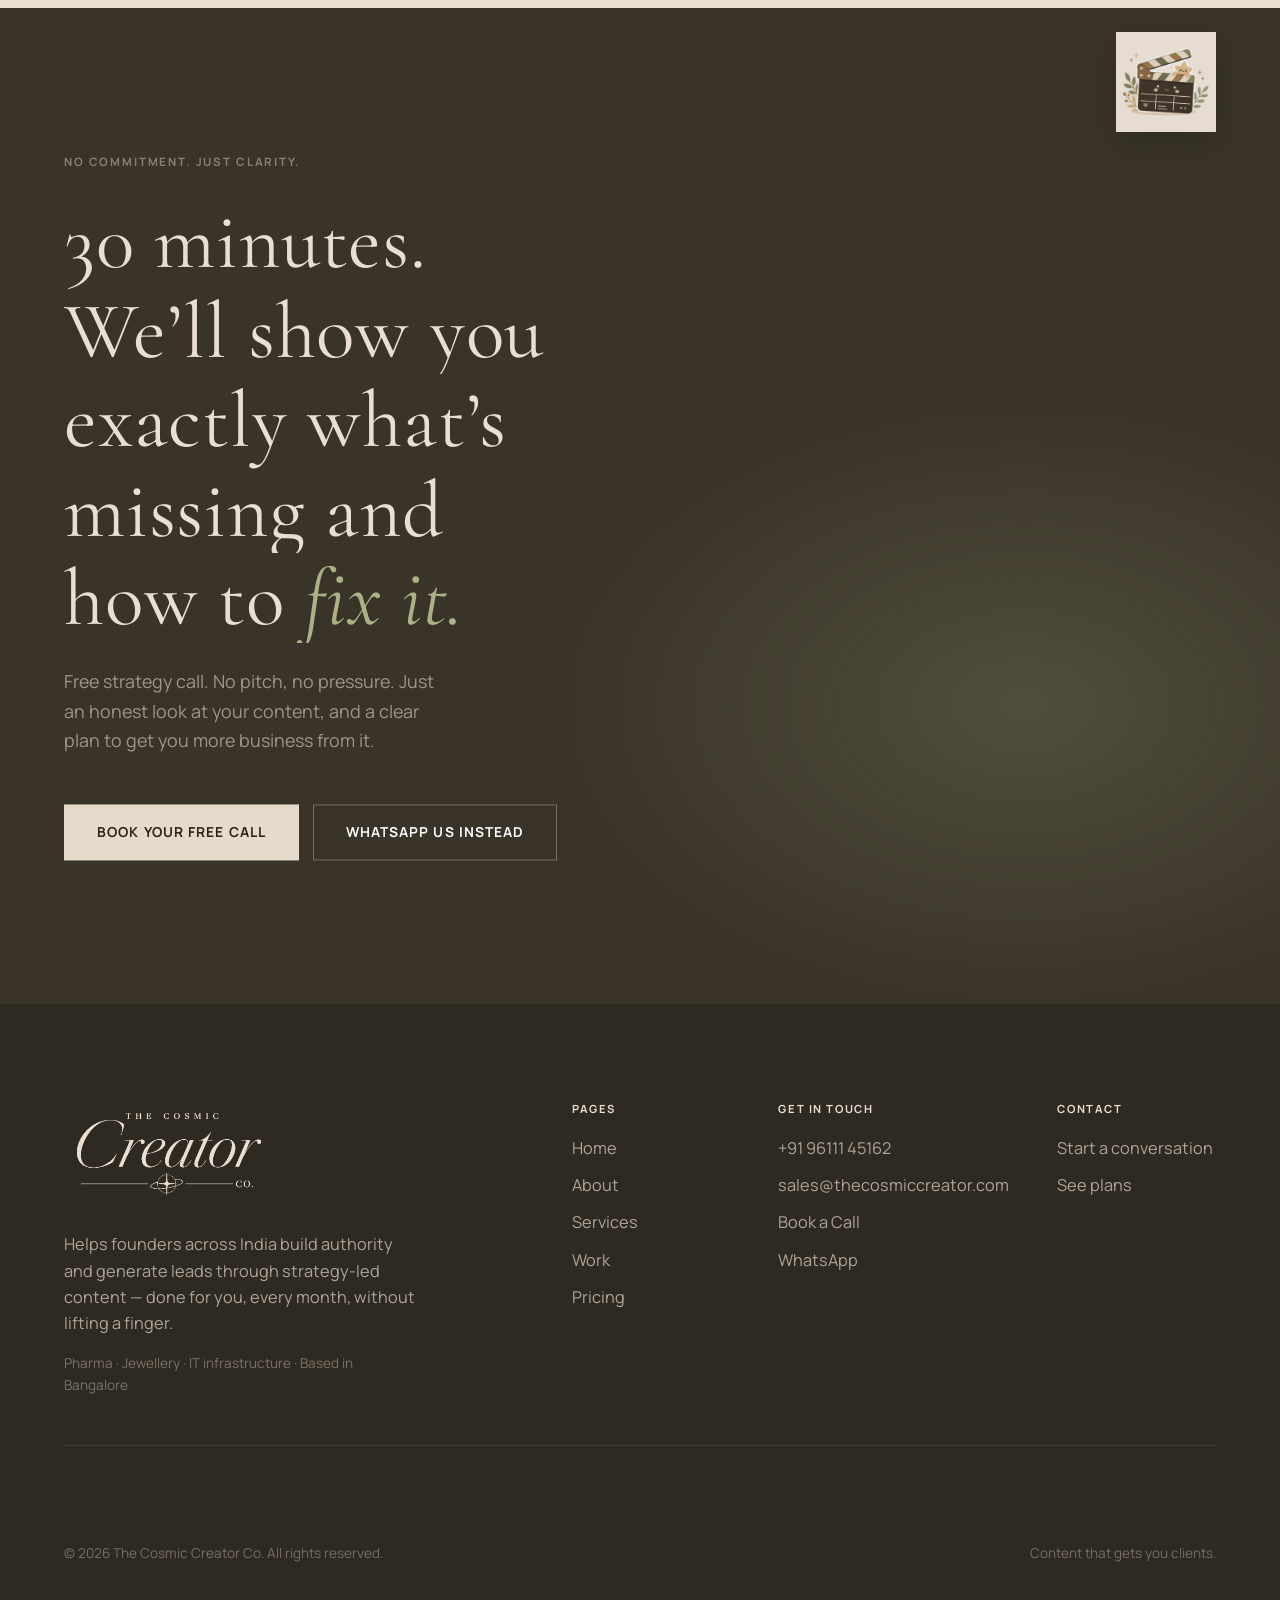
==== commit 94d5e960: "added website creation" ====
--- a/index.html
+++ b/index.html
@@ -358,8 +358,7 @@
             <em class="accent-ital">None of the hassle.</em>
           </h2>
           <p class="section-lead reveal">
-            Three services. Each one designed to get you more business through content — without
-            adding to your plate.
+            Four services. Each one designed to get you more business — without adding to your plate.
           </p>
         </div>
         <div class="services__list">
@@ -410,6 +409,20 @@
               rel="noopener noreferrer"
               >Book strategy session <span aria-hidden="true">→</span></a
             >
+          </article>
+          <article class="service reveal">
+            <span class="service__num">04</span>
+            <div class="service__icon" aria-hidden="true">
+              <img src="assets/illus-clapper.webp" alt="" width="64" height="64" loading="lazy" />
+            </div>
+            <div class="service__content">
+              <h3>Website Building</h3>
+              <p>
+                Premium websites built to convert — brand storytelling, clear offers, and fast
+                pages that turn visitors into enquiries. From first impression to final CTA.
+              </p>
+            </div>
+            <a class="service__cta" href="#work">See our work <span aria-hidden="true">→</span></a>
           </article>
         </div>
       </section>
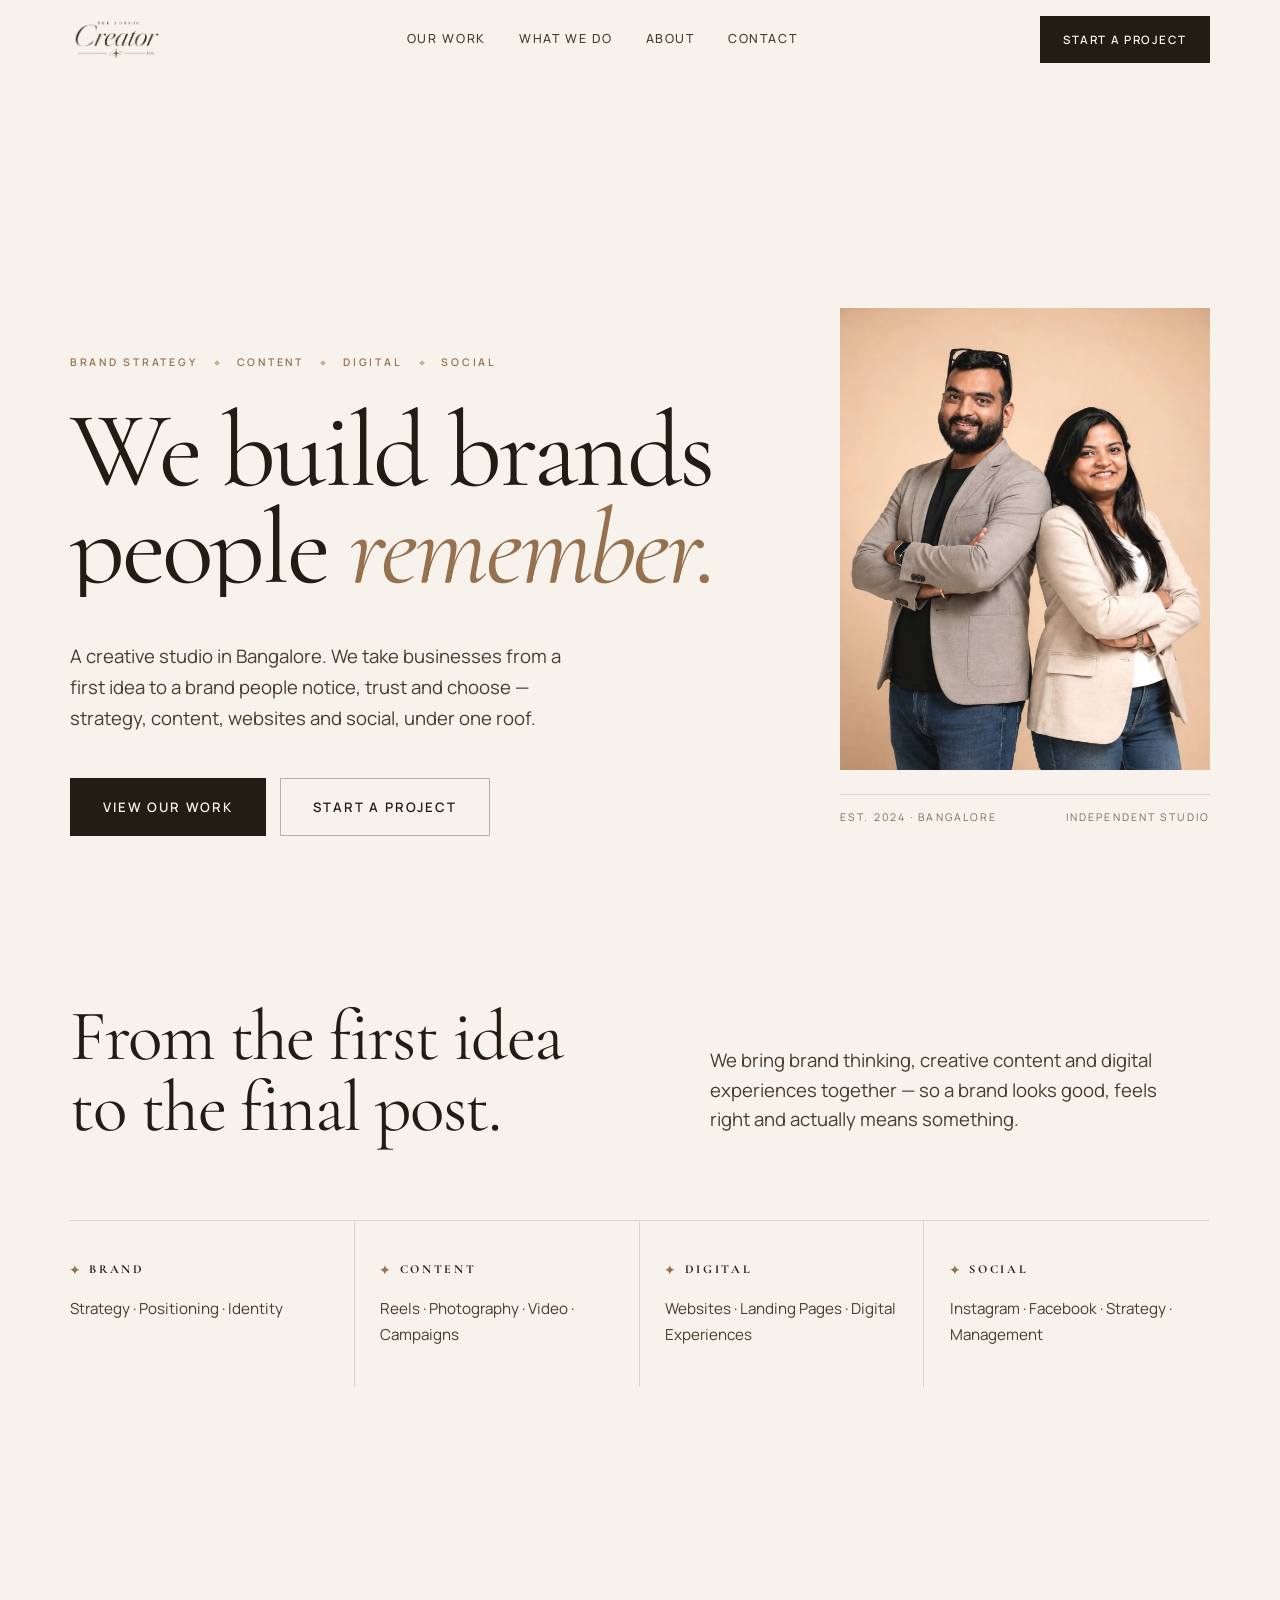
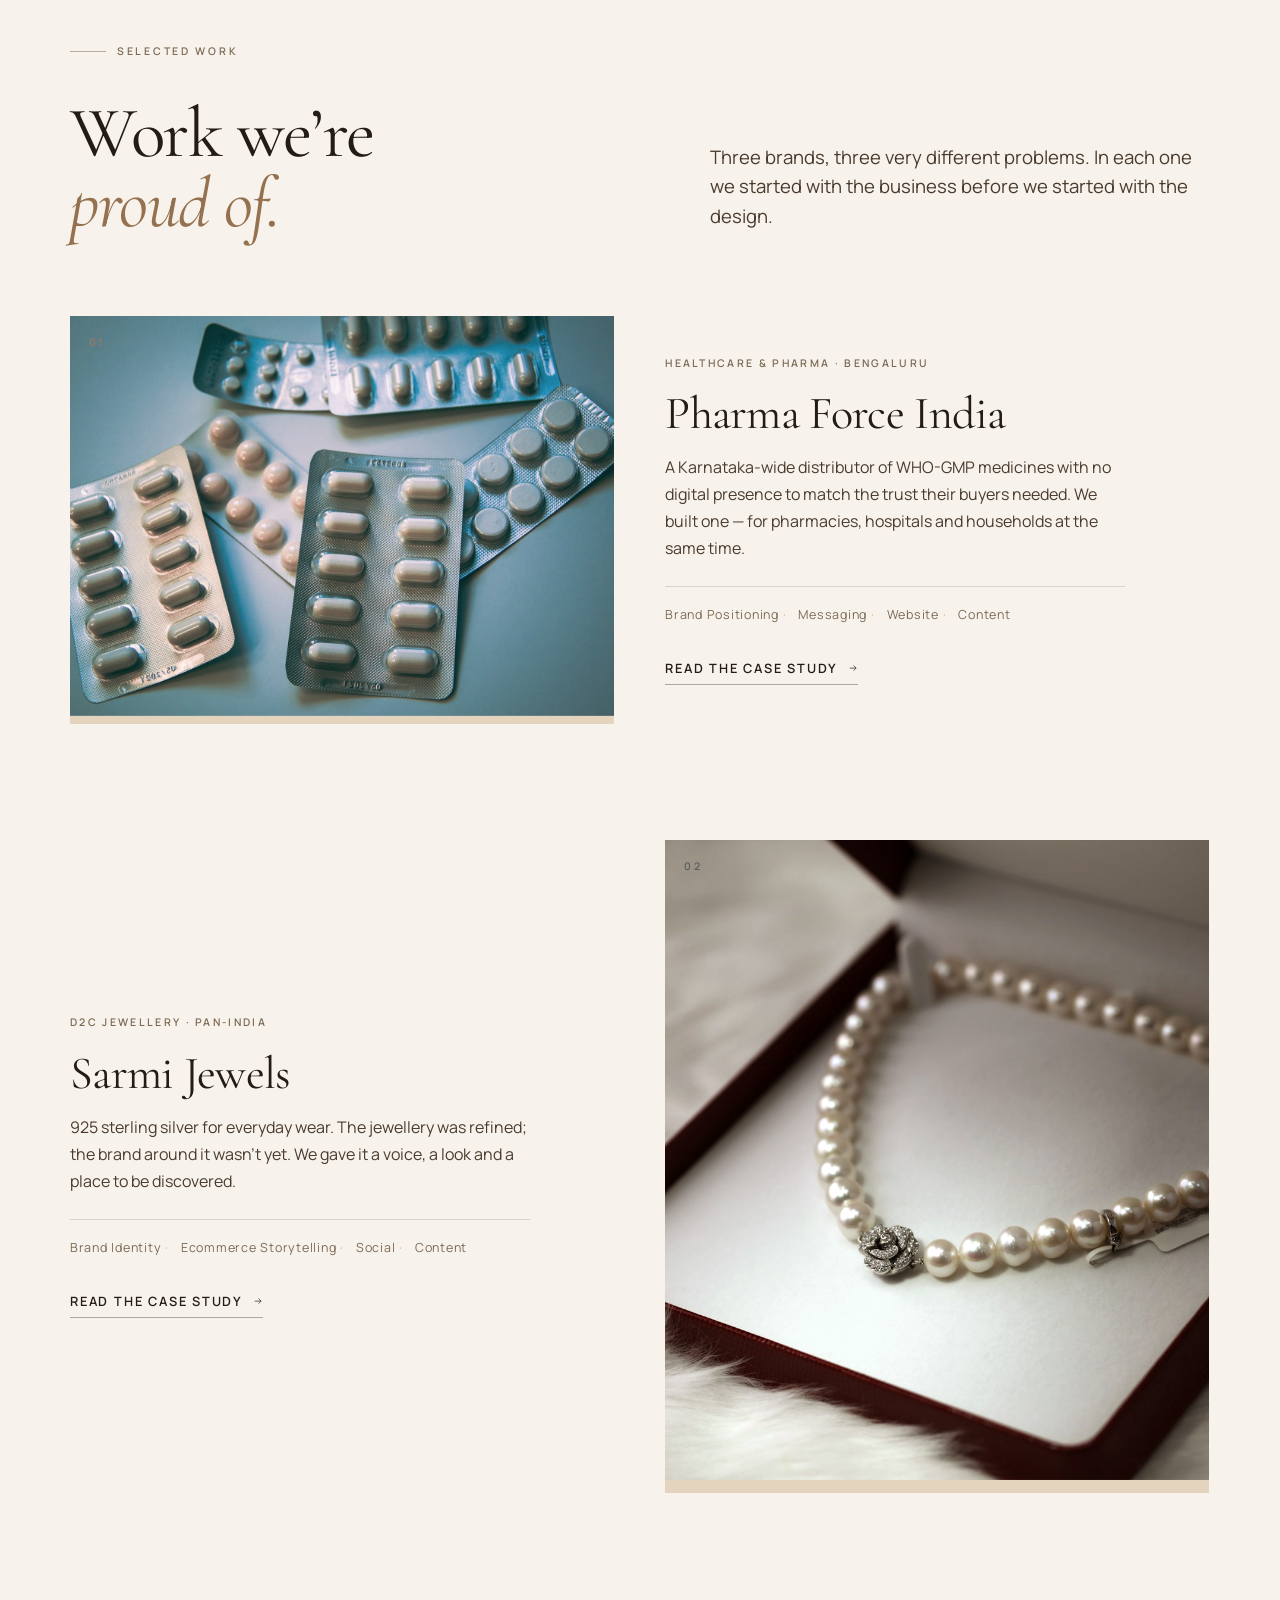
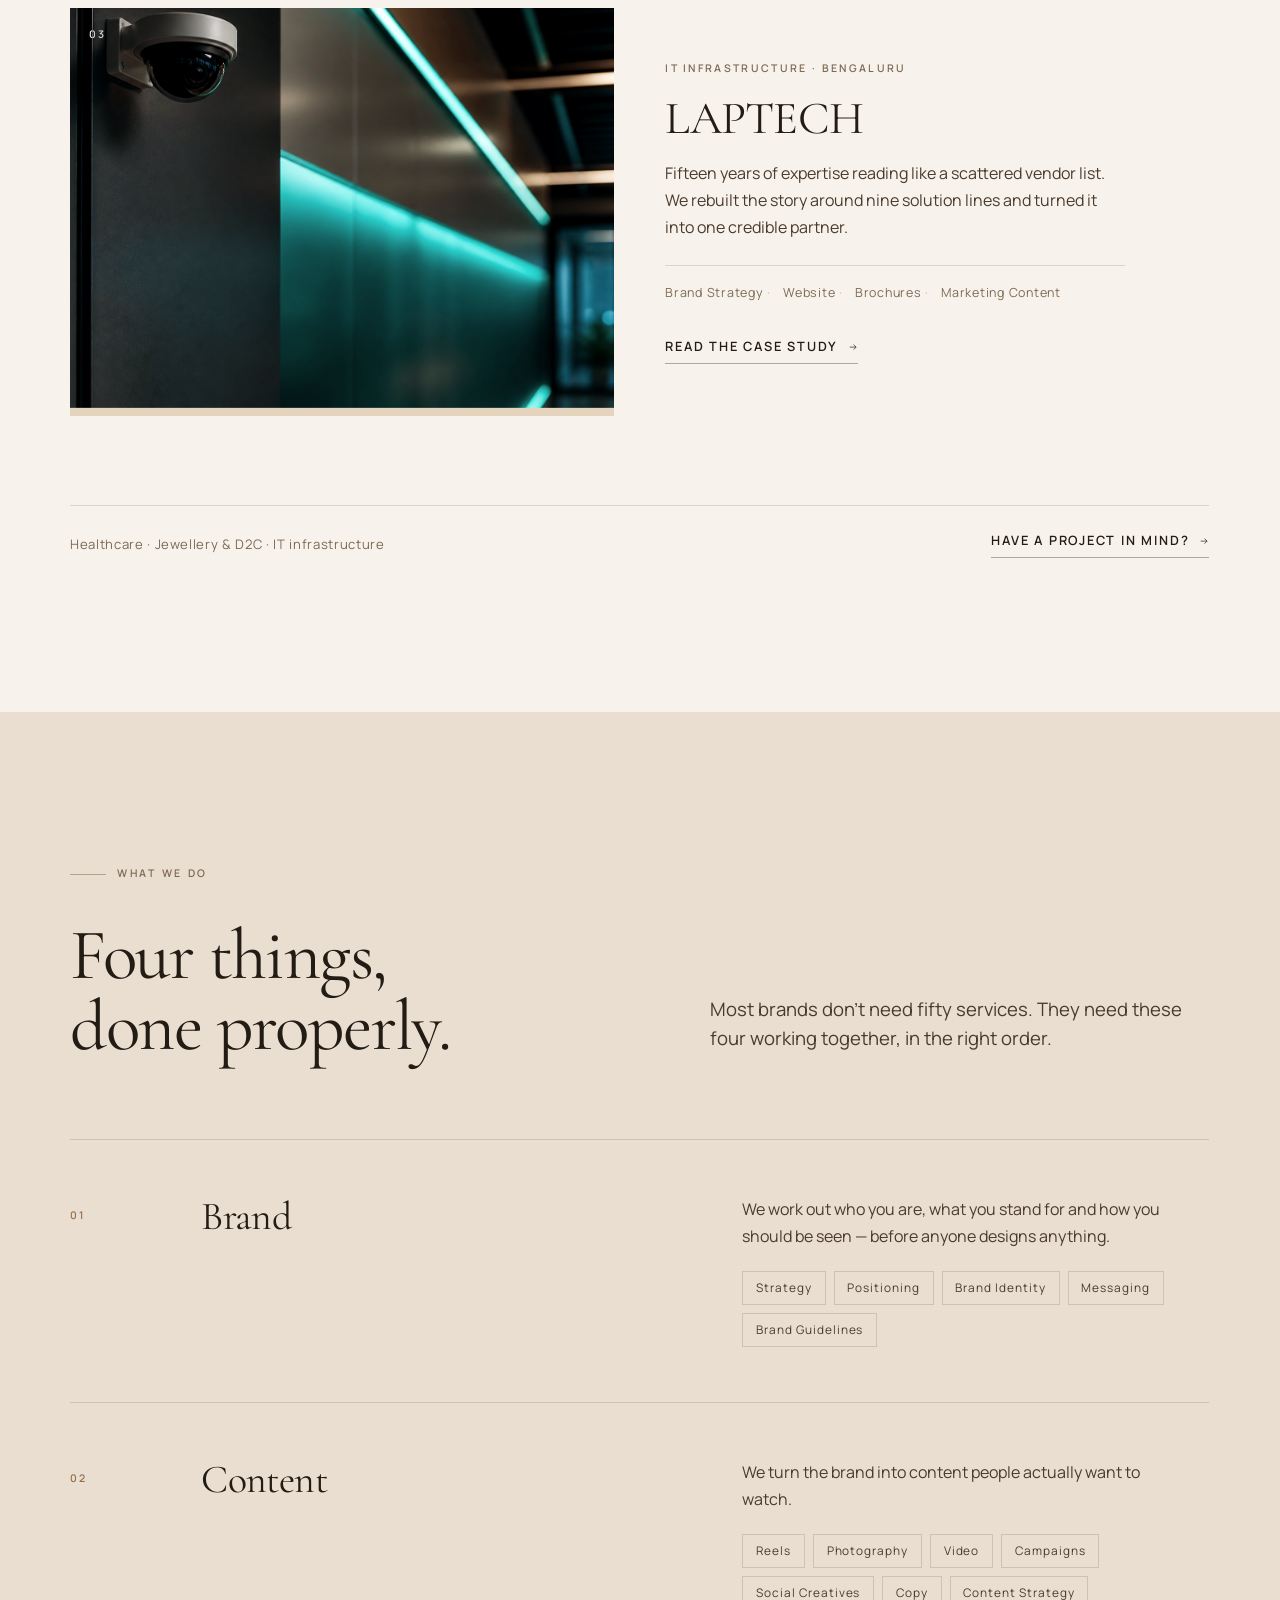
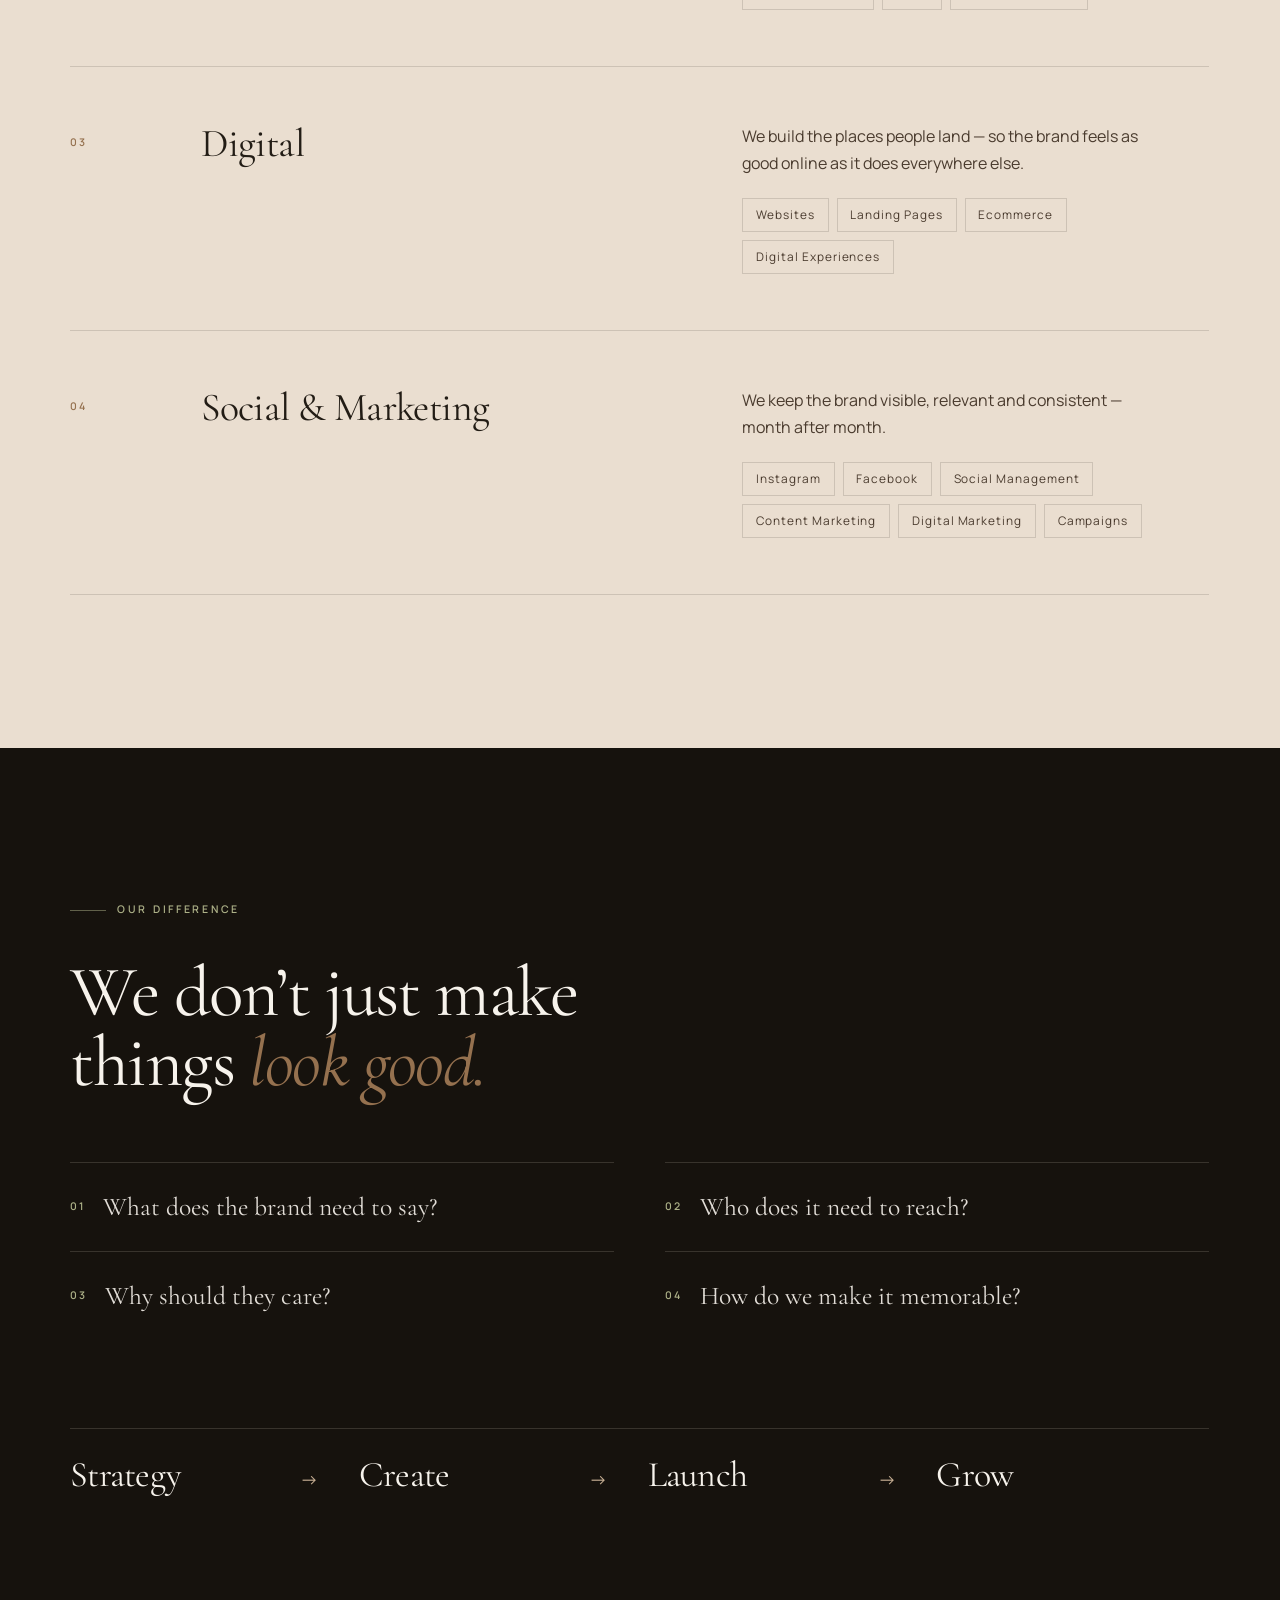
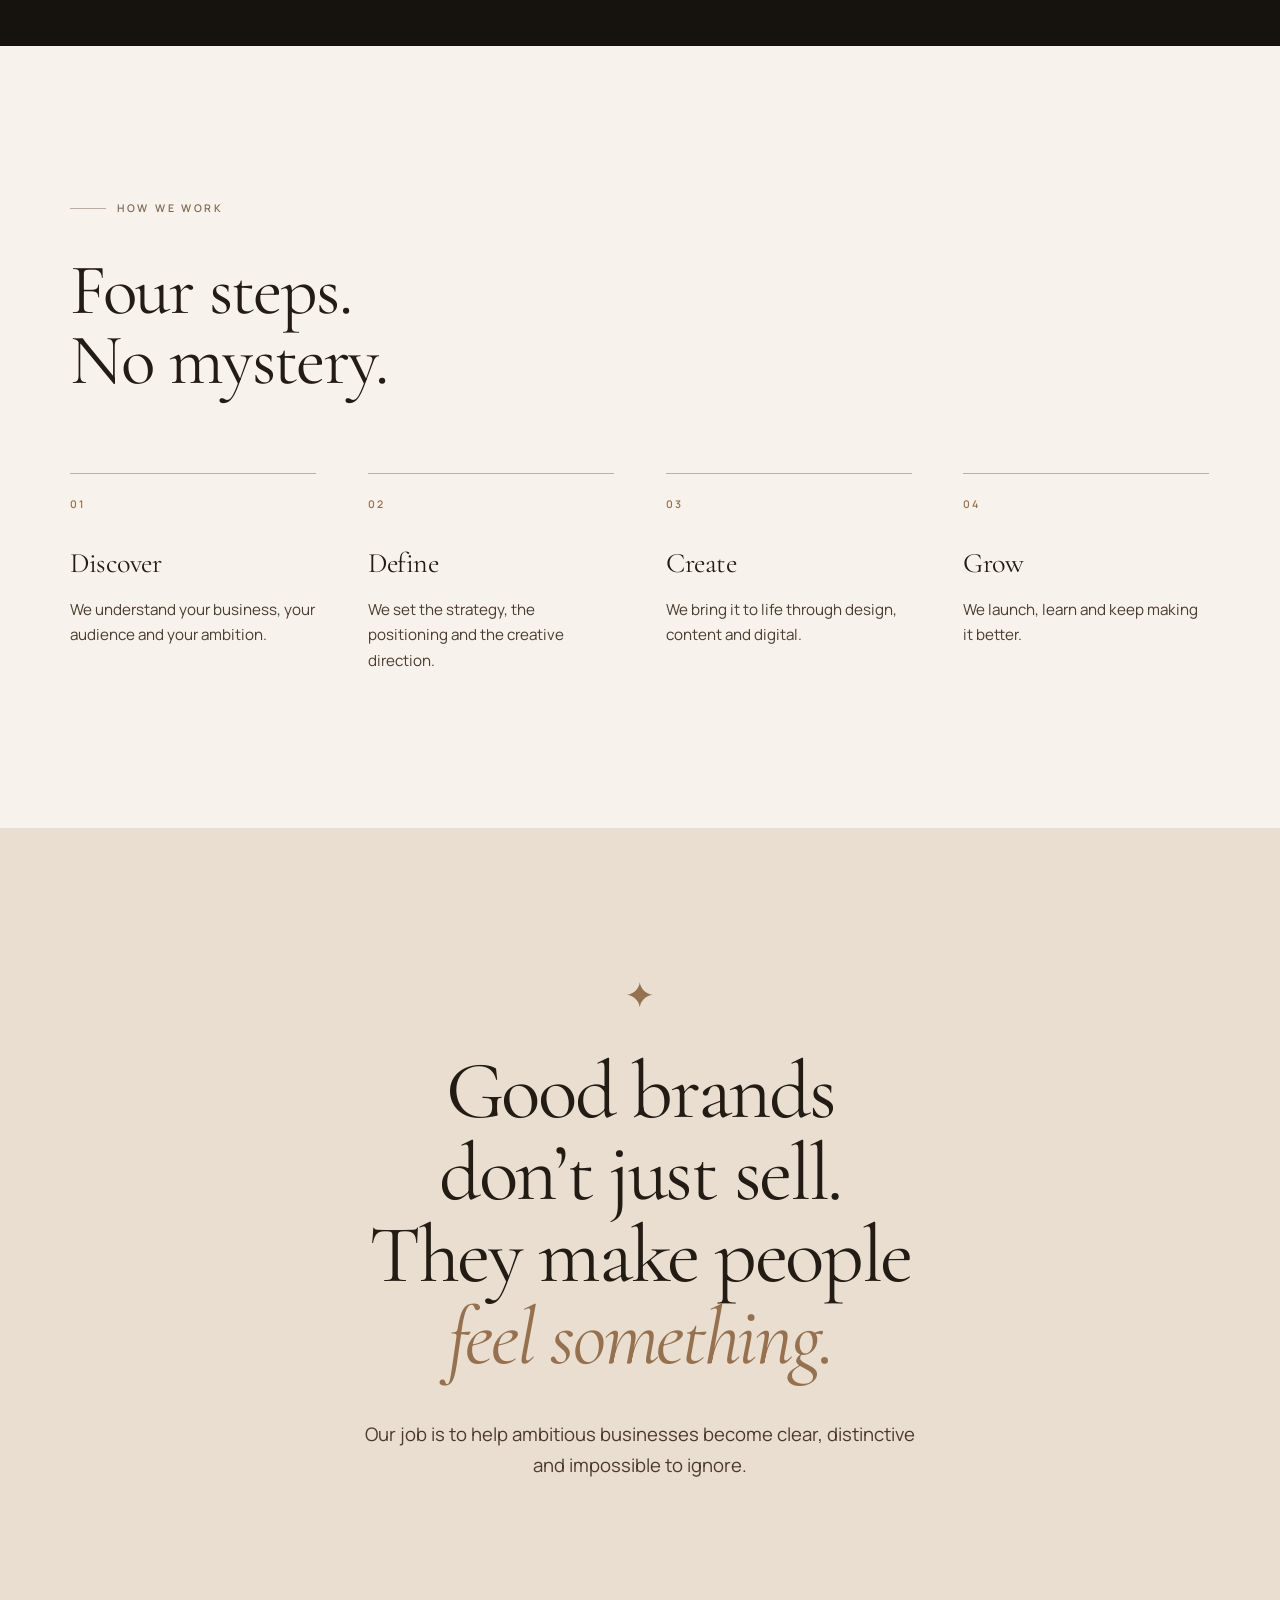
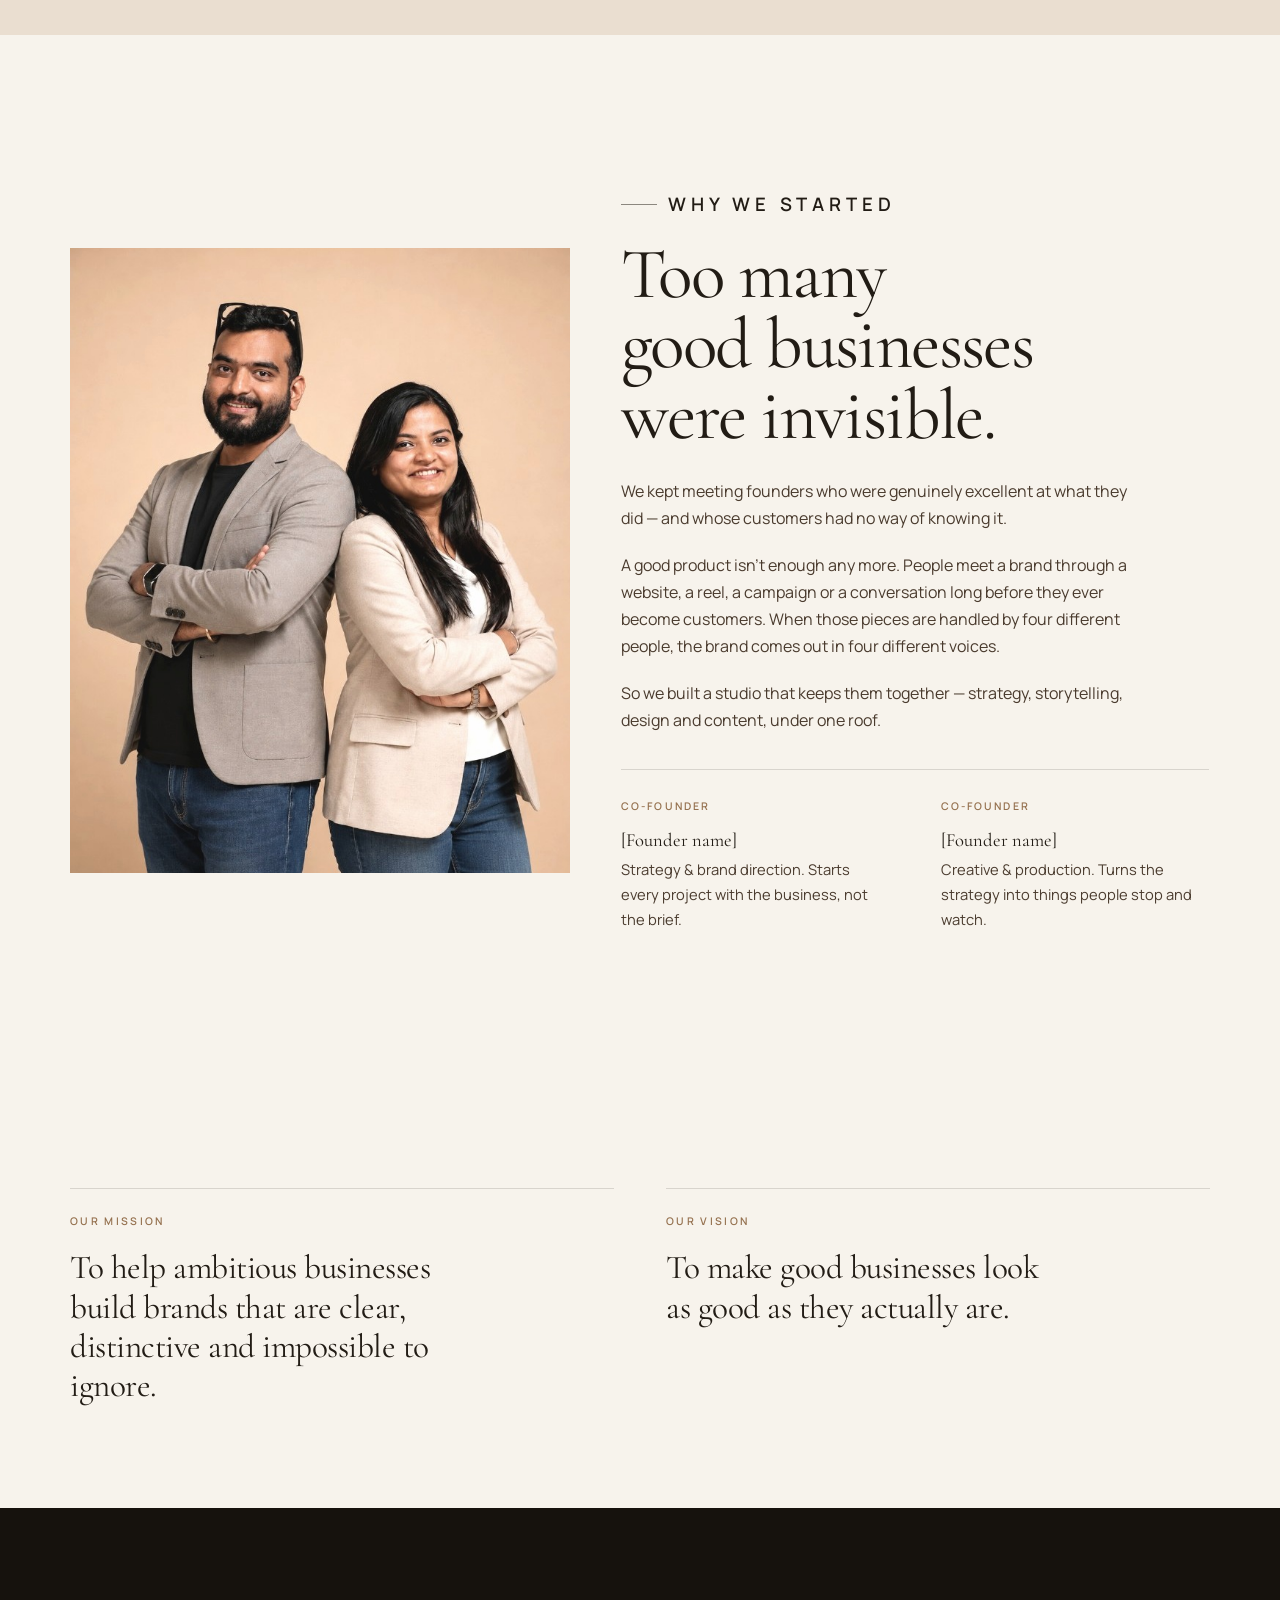
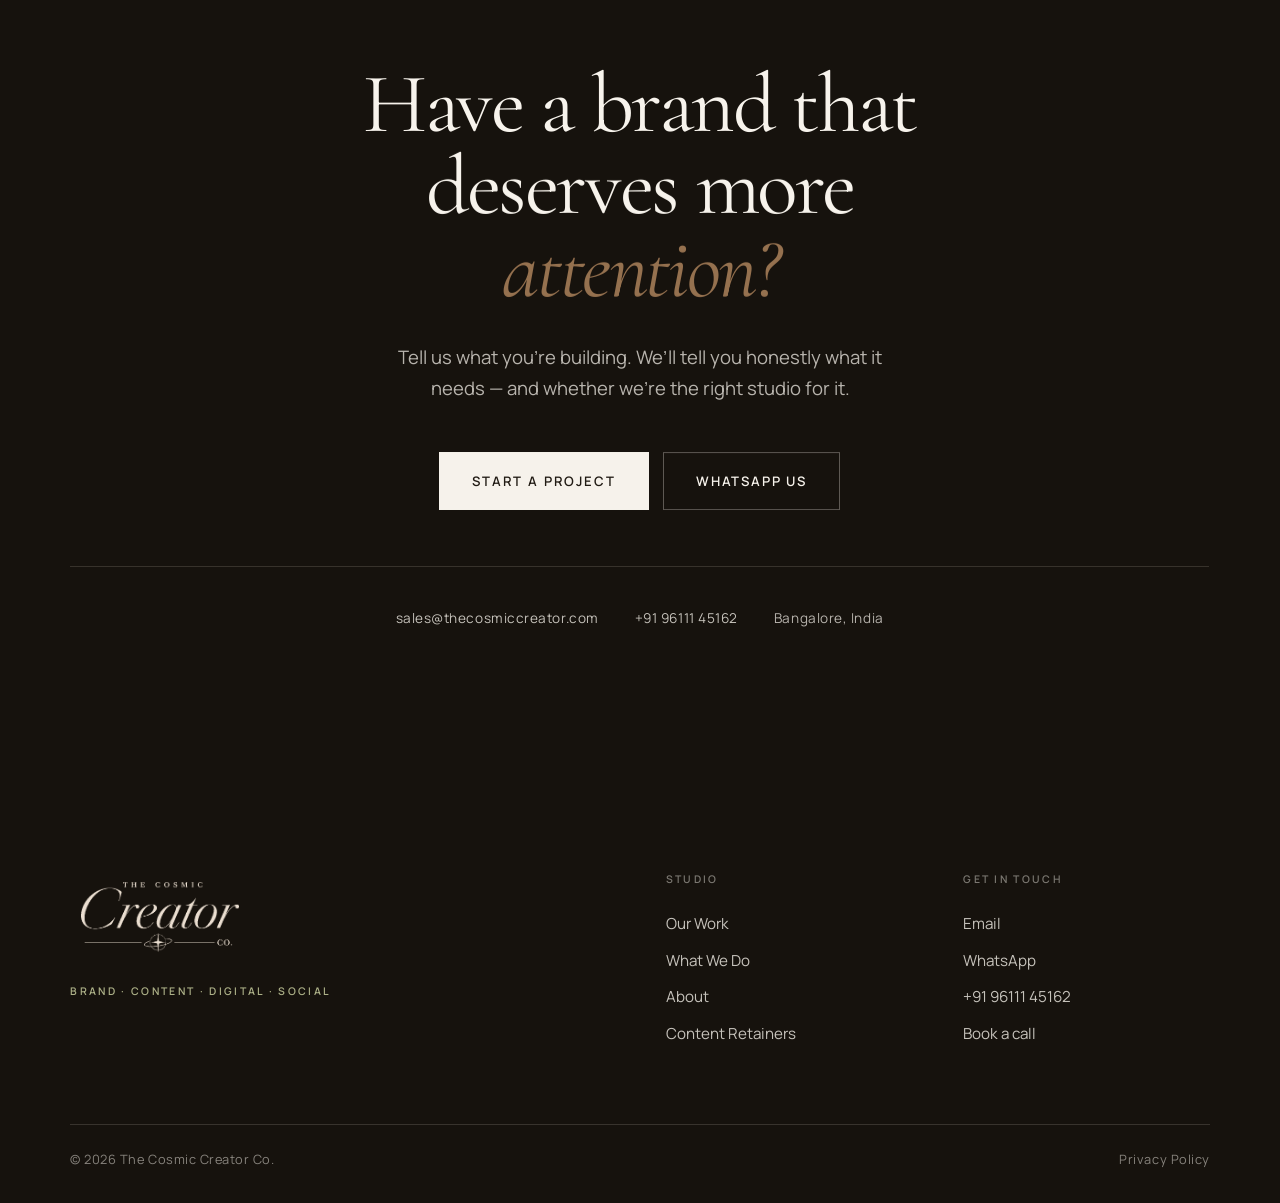
==== commit a4864f7c: "updates" ====
--- a/index.html
+++ b/index.html
@@ -1,935 +1,617 @@
 <!DOCTYPE html>
-<html lang="en">
+<html lang="en" class="no-js">
   <head>
     <meta charset="UTF-8" />
     <meta name="viewport" content="width=device-width, initial-scale=1.0" />
+    <title>The Cosmic Creator Co. — We build brands people remember</title>
     <meta
       name="description"
-      content="The Cosmic Creator Co. — studio-quality content that turns your expertise into leads, trust, and clients. Done for you, every month."
+      content="A creative studio in Bangalore building brands from idea to impact — brand strategy, content, digital and social, under one roof."
     />
-    <meta name="theme-color" content="#eaded0" />
+    <meta name="theme-color" content="#f7f3ec" />
     <link rel="icon" type="image/png" href="assets/favicon.png" />
-    <title>The Cosmic Creator Co. — Content That Gets You Clients</title>
+    <link rel="canonical" href="https://www.thecosmiccreator.com/" />
+
+    <meta property="og:type" content="website" />
+    <meta property="og:title" content="The Cosmic Creator Co. — We build brands people remember" />
+    <meta
+      property="og:description"
+      content="Brand strategy. Content. Digital. Social. A creative studio building brands from idea to impact."
+    />
+    <meta property="og:image" content="assets/founder-hero.jpg" />
+    <meta name="twitter:card" content="summary_large_image" />
+
     <link rel="preconnect" href="https://fonts.googleapis.com" />
     <link rel="preconnect" href="https://fonts.gstatic.com" crossorigin />
     <link
-      href="https://fonts.googleapis.com/css2?family=Cormorant+Garamond:ital,wght@0,400;0,500;0,600;1,400;1,500;1,600&family=Manrope:wght@400;500;600;700&display=swap"
+      href="https://fonts.googleapis.com/css2?family=Cormorant+Garamond:ital,wght@0,400;0,500;1,400;1,500&family=Manrope:wght@400;500;600;700&display=swap"
       rel="stylesheet"
     />
     <link rel="stylesheet" href="css/styles.css" />
+    <script>
+      document.documentElement.classList.remove("no-js");
+    </script>
   </head>
   <body>
+    <a class="skip" href="#main">Skip to content</a>
+
+    <svg width="0" height="0" aria-hidden="true" style="position: absolute">
+      <symbol id="i-star" viewBox="0 0 24 24">
+        <path d="M12 0c.6 6.2 5.2 10.8 12 12-6.8 1.2-11.4 5.8-12 12-.6-6.2-5.2-10.8-12-12C6.8 10.8 11.4 6.2 12 0z" />
+      </symbol>
+      <symbol id="i-arrow" viewBox="0 0 24 24">
+        <path d="M4 12h15m0 0-6-6m6 6-6 6" fill="none" stroke="currentColor" stroke-width="1.6" />
+      </symbol>
+    </svg>
+
     <div class="loader" id="loader" aria-hidden="true">
       <div class="loader__inner">
         <img
           class="loader__brand"
           src="assets/logo-wordmark.png"
-          alt="The Cosmic Creator Co."
+          alt=""
           width="280"
-          height="128"
+          height="140"
         />
         <div class="loader__bar"><span class="loader__progress"></span></div>
       </div>
     </div>
 
+    <!-- ===== NAV ===== -->
     <header class="nav" id="nav">
-      <a class="nav__logo" href="#top" aria-label="The Cosmic Creator Co. home">
-        <img
-          class="nav__mark"
-          src="assets/logo-mark.png"
-          alt=""
-          width="36"
-          height="36"
-        />
-        <img
-          class="nav__wordmark"
-          src="assets/logo-wordmark.png"
-          alt="The Cosmic Creator Co."
-          width="160"
-          height="74"
-        />
+      <a class="nav__logo" href="#top" aria-label="The Cosmic Creator Co. — home">
+        <img src="assets/logo-wordmark.png" alt="The Cosmic Creator Co." width="200" height="100" />
       </a>
       <nav class="nav__links" aria-label="Primary">
-        <a href="#work">Work</a>
-        <a href="#services">Services</a>
-        <a href="#process">Process</a>
-        <a href="#pricing">Pricing</a>
+        <a href="#work">Our Work</a>
+        <a href="#capabilities">What We Do</a>
         <a href="#about">About</a>
         <a href="#contact">Contact</a>
       </nav>
       <a
-        class="nav__cta btn btn--nav"
+        class="nav__cta btn"
         href="https://cal.com/thecosmiccreator"
         target="_blank"
         rel="noopener noreferrer"
-        >Let’s talk</a
+        >Start a project</a
       >
-      <button class="nav__toggle" id="navToggle" aria-label="Open menu" aria-expanded="false">
+      <button class="nav__toggle" id="navToggle" aria-label="Open menu" aria-expanded="false" aria-controls="mobileNav">
         <span></span><span></span>
       </button>
     </header>
 
-    <div class="mobile-nav" id="mobileNav" hidden>
-      <a href="#work">Work</a>
-      <a href="#services">Services</a>
-      <a href="#process">Process</a>
-      <a href="#pricing">Pricing</a>
+    <div class="mobile-nav" id="mobileNav">
+      <a href="#work">Our Work</a>
+      <a href="#capabilities">What We Do</a>
       <a href="#about">About</a>
       <a href="#contact">Contact</a>
-      <a
-        href="https://cal.com/thecosmiccreator"
-        class="btn btn--primary"
-        target="_blank"
-        rel="noopener noreferrer"
-        >Book Free Call</a
+      <a href="https://cal.com/thecosmiccreator" target="_blank" rel="noopener noreferrer"
+        >Start a project</a
       >
     </div>
 
-    <main id="top">
-      <!-- 1. HERO -->
-      <section class="hero" data-section="hero">
-        <div class="hero__atmosphere" aria-hidden="true"></div>
-        <p class="hero__vert" aria-hidden="true">Est. 2024 · Bangalore</p>
-        <div class="hero__grid">
+    <main id="main">
+      <!-- ===== 1 · HERO ===== -->
+      <section class="hero" id="top" data-intro>
+        <div class="shell hero__grid">
           <div class="hero__content">
-            <p class="hero__kicker reveal">
-              <span class="hero__kicker-mark" aria-hidden="true"></span>
-              Content that gets you clients
+            <p class="hero__spine reveal">
+              <span>Brand Strategy</span><span>Content</span><span>Digital</span><span>Social</span>
             </p>
             <h1 class="hero__title">
-              <span class="line"><span class="line__inner">Your business</span></span>
-              <span class="line"><span class="line__inner">deserves to be</span></span>
-              <span class="line"><span class="line__inner"><em>seen. Heard.</em></span></span>
-              <span class="line"><span class="line__inner"><em>Chosen.</em></span></span>
+              <span class="line"><span class="line__inner">We build brands</span></span>
+              <span class="line"><span class="line__inner">people <em class="accent-ital">remember.</em></span></span>
             </h1>
-            <p class="hero__intro reveal">
-              <span class="hero__intro-label">We are</span>
-              <span class="hero__intro-name">The Cosmic Creator Co.</span>
-              <span class="hero__intro-role">A creative studio for founders who want to be unforgettable</span>
-            </p>
             <p class="hero__sub reveal">
-              You’re good at what you do. The problem is — nobody knows it. We fix that.
-              Studio-quality content, posted consistently, that turns your expertise into leads,
-              trust, and clients.
+              A creative studio in Bangalore. We take businesses from a first idea to a brand people
+              notice, trust and choose — strategy, content, websites and social, under one roof.
             </p>
             <div class="hero__actions reveal">
+              <a class="btn" href="#work">View our work</a>
               <a
+                class="btn btn--ghost"
                 href="https://cal.com/thecosmiccreator"
-                class="btn btn--primary"
                 target="_blank"
                 rel="noopener noreferrer"
-                >Book free strategy call</a
+                >Start a project</a
               >
-              <a href="#work" class="text-link text-link--hero">View selected work</a>
-            </div>
-          </div>
-          <div class="hero__visual reveal">
-            <div class="floaties" aria-hidden="true">
-              <img class="floaty floaty--a" src="assets/illus-reel.webp" alt="" width="96" height="96" />
-              <img class="floaty floaty--b" src="assets/illus-clapper.webp" alt="" width="88" height="88" />
-              <img class="floaty floaty--c" src="assets/illus-growth.webp" alt="" width="84" height="84" />
-              <span class="spark spark--1"></span>
-              <span class="spark spark--2"></span>
-              <span class="spark spark--3"></span>
-            </div>
+            </div>
+          </div>
+
+          <div class="hero__aside reveal">
             <figure class="hero__portrait">
               <img
-                class="hero__image"
                 src="assets/founder-hero.jpg"
                 alt="The founders of The Cosmic Creator Co."
                 width="681"
                 height="851"
                 fetchpriority="high"
               />
-              <figcaption class="hero__frame-label">The founders</figcaption>
             </figure>
-            <p class="hero__caption">Strategy · Production · Growth</p>
-          </div>
-        </div>
-      </section>
-
-      <!-- 2. CREDIBILITY + animated creative strip -->
-      <section class="credibility" data-section="credibility">
-        <p class="credibility__label reveal">What our clients get</p>
-        <div class="cred-cards reveal">
-          <article class="cred-card">
-            <img src="assets/illus-reel.webp" alt="" width="72" height="72" loading="lazy" />
-            <h3>Reels that work</h3>
-            <p>Studio quality, every month</p>
-          </article>
-          <article class="cred-card">
-            <img src="assets/illus-megaphone.webp" alt="" width="72" height="72" loading="lazy" />
-            <h3>More visibility</h3>
-            <p>Right people, right time</p>
-          </article>
-          <article class="cred-card">
-            <img src="assets/illus-growth.webp" alt="" width="72" height="72" loading="lazy" />
-            <h3>Inbound leads</h3>
-            <p>DMs from people ready to buy</p>
-          </article>
-          <article class="cred-card">
-            <img src="assets/illus-clapper.webp" alt="" width="72" height="72" loading="lazy" />
-            <h3>Authority</h3>
-            <p>Known as the go-to in your field</p>
-          </article>
-        </div>
-        <p class="credibility__marquee-label reveal" aria-hidden="true">
-          Reel Production · Instagram & Facebook · Content Strategy · Creative Direction · Social
-          Media Management · Personal Branding · Lead Generation · Growth Tracking
-        </p>
-      </section>
-
-      <!-- Animated creative showcase -->
-      <section class="creative-band" aria-label="Creative energy">
-        <div class="creative-band__track" aria-hidden="true">
-          <div class="creative-band__item"><img src="assets/illus-reel.webp" alt="" /><span>Hook</span></div>
-          <div class="creative-band__item"><img src="assets/illus-megaphone.webp" alt="" /><span>Reach</span></div>
-          <div class="creative-band__item"><img src="assets/illus-growth.webp" alt="" /><span>Leads</span></div>
-          <div class="creative-band__item"><img src="assets/illus-clapper.webp" alt="" /><span>Shoot</span></div>
-          <div class="creative-band__item"><img src="assets/illus-reel.webp" alt="" /><span>Edit</span></div>
-          <div class="creative-band__item"><img src="assets/illus-megaphone.webp" alt="" /><span>Post</span></div>
-          <div class="creative-band__item"><img src="assets/illus-growth.webp" alt="" /><span>Grow</span></div>
-          <div class="creative-band__item"><img src="assets/illus-clapper.webp" alt="" /><span>Repeat</span></div>
-          <div class="creative-band__item"><img src="assets/illus-reel.webp" alt="" /><span>Hook</span></div>
-          <div class="creative-band__item"><img src="assets/illus-megaphone.webp" alt="" /><span>Reach</span></div>
-          <div class="creative-band__item"><img src="assets/illus-growth.webp" alt="" /><span>Leads</span></div>
-          <div class="creative-band__item"><img src="assets/illus-clapper.webp" alt="" /><span>Shoot</span></div>
-        </div>
-      </section>
-
-      <!-- 3. PROBLEM -->
-      <section class="problem" data-section="problem">
-        <div class="section-head">
-          <p class="eyebrow reveal">Sound familiar?</p>
-          <h2 class="section-title reveal">
-            You’re posting.<br />
-            But nothing’s<br />
-            <em class="accent-ital">happening.</em>
-          </h2>
-          <p class="section-lead reveal">
-            You’re not lazy. You’re not untalented. You just don’t have the right system — the right
-            visuals, the right hooks, the right consistency — to make people stop scrolling and
-            actually pay attention.
-          </p>
-          <p class="section-lead reveal">
-            Here’s the truth: the best business doesn’t always win. The most visible one does. And
-            visibility is a skill we can build for you.
-          </p>
-        </div>
-        <div class="problem__grid">
-          <article class="problem__item reveal">
-            <span class="problem__num">01</span>
-            <h3>You post, but nobody engages</h3>
-            <p>
-              Views are low, likes are from friends, and clients still come from referrals — not
-              your content.
+            <p class="hero__note">
+              <span>Est. 2024 · Bangalore</span>
+              <span>Independent studio</span>
             </p>
-          </article>
-          <article class="problem__item reveal">
-            <span class="problem__num">02</span>
-            <h3>Your content looks DIY</h3>
-            <p>
-              Phone camera, rushed captions, no real strategy. It doesn’t reflect how good your
-              actual work is.
+          </div>
+        </div>
+      </section>
+
+      <!-- ===== 2 · POSITIONING ===== -->
+      <section class="section section--tight">
+        <div class="shell">
+          <div class="head">
+            <h2 class="h2">
+              From the first idea<br />
+              to the final post.
+            </h2>
+            <p class="lead head__lead">
+              We bring brand thinking, creative content and digital experiences together — so a brand
+              looks good, feels right and actually means something.
             </p>
-          </article>
-          <article class="problem__item reveal">
-            <span class="problem__num">03</span>
-            <h3>You don’t know what to post</h3>
-            <p>
-              Some days inspiration strikes. Most days it doesn’t. There’s no system — just
-              guessing.
+          </div>
+
+          <div class="pillars reveal">
+            <div class="pillar">
+              <h3 class="pillar__name">
+                <svg class="star" aria-hidden="true"><use href="#i-star" /></svg>Brand
+              </h3>
+              <p>Strategy · Positioning · Identity</p>
+            </div>
+            <div class="pillar">
+              <h3 class="pillar__name">
+                <svg class="star" aria-hidden="true"><use href="#i-star" /></svg>Content
+              </h3>
+              <p>Reels · Photography · Video · Campaigns</p>
+            </div>
+            <div class="pillar">
+              <h3 class="pillar__name">
+                <svg class="star" aria-hidden="true"><use href="#i-star" /></svg>Digital
+              </h3>
+              <p>Websites · Landing Pages · Digital Experiences</p>
+            </div>
+            <div class="pillar">
+              <h3 class="pillar__name">
+                <svg class="star" aria-hidden="true"><use href="#i-star" /></svg>Social
+              </h3>
+              <p>Instagram · Facebook · Strategy · Management</p>
+            </div>
+          </div>
+        </div>
+      </section>
+
+      <!-- ===== 3 · SELECTED WORK ===== -->
+      <section class="section" id="work">
+        <div class="shell">
+          <div class="head">
+            <div>
+              <p class="eyebrow">Selected work</p>
+              <h2 class="h2">Work we’re<br /><em class="accent-ital">proud of.</em></h2>
+            </div>
+            <p class="lead head__lead">
+              Three brands, three very different problems. In each one we started with the business
+              before we started with the design.
             </p>
-          </article>
-          <article class="problem__item reveal">
-            <span class="problem__num">04</span>
-            <h3>Invisible to the right people</h3>
-            <p>
-              Your ideal client is on Instagram right now — but they’ve never seen your name.
-            </p>
-          </article>
-          <article class="problem__item reveal">
-            <span class="problem__num">05</span>
-            <h3>Too busy running the business</h3>
-            <p>
-              So content keeps getting pushed to “next week.” The brand never becomes a growth
-              engine.
-            </p>
-          </article>
-        </div>
-        <div class="section-cta reveal">
-          <a
-            href="https://cal.com/thecosmiccreator"
-            class="btn btn--primary"
-            target="_blank"
-            rel="noopener noreferrer"
-            >Let’s Fix This</a
-          >
-        </div>
-      </section>
-
-      <!-- 4. SOLUTION -->
-      <section class="solution" data-section="solution">
-        <div class="section-head section-head--center">
-          <p class="eyebrow reveal">Here’s what changes</p>
-          <h2 class="section-title reveal">
-            We build your presence<br />
-            so clients come to <em class="accent-ital">you.</em>
-          </h2>
-        </div>
-        <div class="solution__compare">
-          <div class="solution__col solution__col--before reveal">
-            <span class="solution__tag">Before</span>
-            <ul>
-              <li>Posting without a system</li>
-              <li>DIY content that undersells you</li>
-              <li>Guessing what to say</li>
-              <li>Leads stuck in referrals</li>
-            </ul>
-          </div>
-          <div class="solution__divider" aria-hidden="true"><span>→</span></div>
-          <div class="solution__col solution__col--after reveal">
-            <span class="solution__tag solution__tag--accent">After</span>
-            <ul>
-              <li>A full content system</li>
-              <li>Studio-quality reels, every month</li>
-              <li>Strategy built around your buyer</li>
-              <li>Inbound DMs from people ready to buy</li>
-            </ul>
-          </div>
-        </div>
-        <p class="solution__statement reveal">
-          Not a one-time photoshoot. Not a random reel. A full content system — built around your
-          business, posted consistently, designed to convert.
-        </p>
-      </section>
-
-      <!-- 5. PROCESS -->
-      <section class="process" id="process" data-section="process">
-        <div class="section-head">
-          <p class="eyebrow reveal">How we work</p>
-          <h2 class="section-title reveal">
-            A process built for<br />
-            <em class="accent-ital">real results.</em>
-          </h2>
-        </div>
-        <ol class="process__list">
-          <li class="process__step reveal">
-            <span class="process__num">01</span>
-            <div class="process__body">
-              <h3>We learn your business</h3>
-              <p>
-                We start with a deep strategy session. Your industry, your ideal client, what makes
-                you different. We build your content around that — not some generic template.
-              </p>
-            </div>
-          </li>
-          <li class="process__step reveal">
-            <span class="process__num">02</span>
-            <div class="process__body">
-              <h3>We shoot studio-quality content</h3>
-              <p>
-                Professional crew. Cinematic reels. You show up, we handle everything else —
-                scripting, directing, editing, captions, music. The kind of content that makes
-                people stop and watch.
-              </p>
-            </div>
-          </li>
-          <li class="process__step reveal">
-            <span class="process__num">03</span>
-            <div class="process__body">
-              <h3>We post, manage & grow</h3>
-              <p>
-                Your Instagram and Facebook — fully managed. We post at the right times, track
-                what’s working, optimise every month. You focus on your business. We focus on your
-                brand.
-              </p>
-            </div>
-          </li>
-        </ol>
-      </section>
-
-      <!-- 6. SERVICES -->
-      <section class="services" id="services" data-section="services">
-        <div class="section-head">
-          <p class="eyebrow reveal">What we do</p>
-          <h2 class="section-title reveal">
-            Everything you need.<br />
-            <em class="accent-ital">None of the hassle.</em>
-          </h2>
-          <p class="section-lead reveal">
-            Four services. Each one designed to get you more business — without adding to your plate.
-          </p>
-        </div>
-        <div class="services__list">
-          <article class="service reveal">
-            <span class="service__num">01</span>
-            <div class="service__icon" aria-hidden="true">
-              <img src="assets/illus-reel.webp" alt="" width="64" height="64" loading="lazy" />
-            </div>
-            <div class="service__content">
-              <h3>Content Production</h3>
-              <p>
-                Studio-quality reels, posters & creatives — scripted, shot, edited and delivered
-                every month. Hooks built to stop the scroll.
-              </p>
-            </div>
-            <a class="service__cta" href="#pricing">See plans <span aria-hidden="true">→</span></a>
-          </article>
-          <article class="service reveal">
-            <span class="service__num">02</span>
-            <div class="service__icon" aria-hidden="true">
-              <img src="assets/illus-megaphone.webp" alt="" width="64" height="64" loading="lazy" />
-            </div>
-            <div class="service__content">
-              <h3>Social Media Management</h3>
-              <p>
-                Your Instagram & Facebook, fully handled. Posting, scheduling, captions, growth —
-                all of it. An active presence without you touching your phone for work.
-              </p>
-            </div>
-            <a class="service__cta" href="#pricing">See plans <span aria-hidden="true">→</span></a>
-          </article>
-          <article class="service reveal">
-            <span class="service__num">03</span>
-            <div class="service__icon" aria-hidden="true">
-              <img src="assets/illus-growth.webp" alt="" width="64" height="64" loading="lazy" />
-            </div>
-            <div class="service__content">
-              <h3>Brand Strategy</h3>
-              <p>
-                We position you as the expert. Content pillars, messaging, and the strategy that
-                makes every reel actually do something.
-              </p>
-            </div>
+          </div>
+
+          <div class="work__list">
+            <!-- Project 01 -->
+            <article class="project reveal">
+              <a class="project__media" href="work/pharma-force-india.html" tabindex="-1" aria-hidden="true">
+                <span class="project__index">01</span>
+                <img
+                  src="assets/case-pharma.jpg"
+                  alt=""
+                  width="1600"
+                  height="1066"
+                  loading="lazy"
+                />
+              </a>
+              <div class="project__body">
+                <span class="project__cat">Healthcare &amp; pharma · Bengaluru</span>
+                <h3 class="project__title">
+                  <a href="work/pharma-force-india.html">Pharma Force India</a>
+                </h3>
+                <p class="project__desc">
+                  A Karnataka-wide distributor of WHO-GMP medicines with no digital presence to match
+                  the trust their buyers needed. We built one — for pharmacies, hospitals and
+                  households at the same time.
+                </p>
+                <ul class="project__services">
+                  <li>Brand Positioning</li>
+                  <li>Messaging</li>
+                  <li>Website</li>
+                  <li>Content</li>
+                </ul>
+                <a class="tlink" href="work/pharma-force-india.html"
+                  >Read the case study
+                  <svg class="star arrow" width="14" height="14" aria-hidden="true"><use href="#i-arrow" /></svg
+                ></a>
+              </div>
+            </article>
+
+            <!-- Project 02 -->
+            <article class="project project--flip project--tall reveal">
+              <a class="project__media" href="work/sarmi-jewels.html" tabindex="-1" aria-hidden="true">
+                <span class="project__index">02</span>
+                <img src="assets/case-sarmi.jpg" alt="" width="1600" height="1066" loading="lazy" />
+              </a>
+              <div class="project__body">
+                <span class="project__cat">D2C jewellery · Pan-India</span>
+                <h3 class="project__title"><a href="work/sarmi-jewels.html">Sarmi Jewels</a></h3>
+                <p class="project__desc">
+                  925 sterling silver for everyday wear. The jewellery was refined; the brand around
+                  it wasn’t yet. We gave it a voice, a look and a place to be discovered.
+                </p>
+                <ul class="project__services">
+                  <li>Brand Identity</li>
+                  <li>Ecommerce Storytelling</li>
+                  <li>Social</li>
+                  <li>Content</li>
+                </ul>
+                <a class="tlink" href="work/sarmi-jewels.html"
+                  >Read the case study
+                  <svg class="star arrow" width="14" height="14" aria-hidden="true"><use href="#i-arrow" /></svg
+                ></a>
+              </div>
+            </article>
+
+            <!-- Project 03 -->
+            <article class="project reveal">
+              <a class="project__media" href="work/laptech.html" tabindex="-1" aria-hidden="true">
+                <span class="project__index">03</span>
+                <img
+                  src="assets/case-laptech.jpg?v=2"
+                  alt=""
+                  width="1365"
+                  height="1024"
+                  loading="lazy"
+                />
+              </a>
+              <div class="project__body">
+                <span class="project__cat">IT infrastructure · Bengaluru</span>
+                <h3 class="project__title"><a href="work/laptech.html">LAPTECH</a></h3>
+                <p class="project__desc">
+                  Fifteen years of expertise reading like a scattered vendor list. We rebuilt the
+                  story around nine solution lines and turned it into one credible partner.
+                </p>
+                <ul class="project__services">
+                  <li>Brand Strategy</li>
+                  <li>Website</li>
+                  <li>Brochures</li>
+                  <li>Marketing Content</li>
+                </ul>
+                <a class="tlink" href="work/laptech.html"
+                  >Read the case study
+                  <svg class="star arrow" width="14" height="14" aria-hidden="true"><use href="#i-arrow" /></svg
+                ></a>
+              </div>
+            </article>
+          </div>
+
+          <p class="work__foot reveal">
+            <span>Healthcare · Jewellery &amp; D2C · IT infrastructure</span>
             <a
-              class="service__cta"
+              class="tlink"
               href="https://cal.com/thecosmiccreator"
               target="_blank"
               rel="noopener noreferrer"
-              >Book strategy session <span aria-hidden="true">→</span></a
+              >Have a project in mind?
+              <svg class="star arrow" width="14" height="14" aria-hidden="true"><use href="#i-arrow" /></svg
+            ></a>
+          </p>
+        </div>
+      </section>
+
+      <!-- ===== 4 · WHAT WE DO ===== -->
+      <section class="section band-almond" id="capabilities">
+        <div class="shell">
+          <div class="head">
+            <div>
+              <p class="eyebrow">What we do</p>
+              <h2 class="h2">Four things,<br />done properly.</h2>
+            </div>
+            <p class="lead head__lead">
+              Most brands don’t need fifty services. They need these four working together, in the
+              right order.
+            </p>
+          </div>
+
+          <div class="capabilities">
+            <article class="capability reveal">
+              <span class="capability__num">01</span>
+              <h3 class="capability__title">Brand</h3>
+              <div class="capability__copy">
+                <p>
+                  We work out who you are, what you stand for and how you should be seen — before
+                  anyone designs anything.
+                </p>
+                <ul class="capability__tags">
+                  <li>Strategy</li>
+                  <li>Positioning</li>
+                  <li>Brand Identity</li>
+                  <li>Messaging</li>
+                  <li>Brand Guidelines</li>
+                </ul>
+              </div>
+            </article>
+
+            <article class="capability reveal">
+              <span class="capability__num">02</span>
+              <h3 class="capability__title">Content</h3>
+              <div class="capability__copy">
+                <p>We turn the brand into content people actually want to watch.</p>
+                <ul class="capability__tags">
+                  <li>Reels</li>
+                  <li>Photography</li>
+                  <li>Video</li>
+                  <li>Campaigns</li>
+                  <li>Social Creatives</li>
+                  <li>Copy</li>
+                  <li>Content Strategy</li>
+                </ul>
+              </div>
+            </article>
+
+            <article class="capability reveal">
+              <span class="capability__num">03</span>
+              <h3 class="capability__title">Digital</h3>
+              <div class="capability__copy">
+                <p>
+                  We build the places people land — so the brand feels as good online as it does
+                  everywhere else.
+                </p>
+                <ul class="capability__tags">
+                  <li>Websites</li>
+                  <li>Landing Pages</li>
+                  <li>Ecommerce</li>
+                  <li>Digital Experiences</li>
+                </ul>
+              </div>
+            </article>
+
+            <article class="capability reveal">
+              <span class="capability__num">04</span>
+              <h3 class="capability__title">Social &amp; Marketing</h3>
+              <div class="capability__copy">
+                <p>We keep the brand visible, relevant and consistent — month after month.</p>
+                <ul class="capability__tags">
+                  <li>Instagram</li>
+                  <li>Facebook</li>
+                  <li>Social Management</li>
+                  <li>Content Marketing</li>
+                  <li>Digital Marketing</li>
+                  <li>Campaigns</li>
+                </ul>
+              </div>
+            </article>
+          </div>
+        </div>
+      </section>
+
+      <!-- ===== 5 · OUR DIFFERENCE ===== -->
+      <section class="section band-noir">
+        <div class="shell">
+          <p class="eyebrow">Our difference</p>
+          <h2 class="h2 difference__statement">
+            We don’t just make things <em class="accent-ital">look good.</em>
+          </h2>
+
+          <ol class="questions reveal">
+            <li><span>01</span>What does the brand need to say?</li>
+            <li><span>02</span>Who does it need to reach?</li>
+            <li><span>03</span>Why should they care?</li>
+            <li><span>04</span>How do we make it memorable?</li>
+          </ol>
+
+          <div class="flow reveal">
+            <span class="flow__step">Strategy</span>
+            <span class="flow__step">Create</span>
+            <span class="flow__step">Launch</span>
+            <span class="flow__step">Grow</span>
+          </div>
+        </div>
+      </section>
+
+      <!-- ===== 6 · HOW WE WORK ===== -->
+      <section class="section">
+        <div class="shell">
+          <div class="head head--solo">
+            <div>
+              <p class="eyebrow">How we work</p>
+              <h2 class="h2">Four steps.<br />No mystery.</h2>
+            </div>
+          </div>
+
+          <div class="steps">
+            <article class="step reveal">
+              <span class="step__num">01</span>
+              <h3>Discover</h3>
+              <p>We understand your business, your audience and your ambition.</p>
+            </article>
+            <article class="step reveal">
+              <span class="step__num">02</span>
+              <h3>Define</h3>
+              <p>We set the strategy, the positioning and the creative direction.</p>
+            </article>
+            <article class="step reveal">
+              <span class="step__num">03</span>
+              <h3>Create</h3>
+              <p>We bring it to life through design, content and digital.</p>
+            </article>
+            <article class="step reveal">
+              <span class="step__num">04</span>
+              <h3>Grow</h3>
+              <p>We launch, learn and keep making it better.</p>
+            </article>
+          </div>
+        </div>
+      </section>
+
+      <!-- ===== 7 · BELIEF ===== -->
+      <section class="section band-almond">
+        <div class="shell belief">
+          <svg class="belief__mark" aria-hidden="true" viewBox="0 0 24 24"><use href="#i-star" /></svg>
+          <h2 class="belief__title">
+            Good brands don’t just sell.<br />
+            They make people <em class="accent-ital">feel something.</em>
+          </h2>
+          <p class="belief__sub reveal">
+            Our job is to help ambitious businesses become clear, distinctive and impossible to
+            ignore.
+          </p>
+        </div>
+      </section>
+
+      <!-- ===== 8 · ABOUT / FOUNDERS ===== -->
+      <section class="section" id="about">
+        <div class="shell">
+          <div class="founders">
+            <figure class="founders__media reveal">
+              <img
+                src="assets/founder-hero.jpg"
+                alt="The founders of The Cosmic Creator Co."
+                width="681"
+                height="851"
+                loading="lazy"
+              />
+            </figure>
+            <div class="founders__copy">
+              <p class="eyebrow">Why we started</p>
+              <h2 class="h2 reveal" style="margin-bottom: 1.75rem">
+                Too many good businesses<br />were invisible.
+              </h2>
+              <p class="reveal">
+                We kept meeting founders who were genuinely excellent at what they did — and whose
+                customers had no way of knowing it.
+              </p>
+              <p class="reveal">
+                A good product isn’t enough any more. People meet a brand through a website, a reel,
+                a campaign or a conversation long before they ever become customers. When those
+                pieces are handled by four different people, the brand comes out in four different
+                voices.
+              </p>
+              <p class="reveal">
+                So we built a studio that keeps them together — strategy, storytelling, design and
+                content, under one roof.
+              </p>
+
+              <!-- TODO: replace the two names below with the founders' real names. -->
+              <div class="people reveal">
+                <div class="person">
+                  <span class="person__role">Co-founder</span>
+                  <p class="person__name">[Founder name]</p>
+                  <p>Strategy &amp; brand direction. Starts every project with the business, not the brief.</p>
+                </div>
+                <div class="person">
+                  <span class="person__role">Co-founder</span>
+                  <p class="person__name">[Founder name]</p>
+                  <p>Creative &amp; production. Turns the strategy into things people stop and watch.</p>
+                </div>
+              </div>
+            </div>
+          </div>
+        </div>
+      </section>
+
+      <!-- ===== 9 · MISSION / VISION ===== -->
+      <section class="section section--tight">
+        <div class="shell creed">
+          <div class="creed__item reveal">
+            <h3>Our mission</h3>
+            <p>To help ambitious businesses build brands that are clear, distinctive and impossible to ignore.</p>
+          </div>
+          <div class="creed__item reveal">
+            <h3>Our vision</h3>
+            <p>To make good businesses look as good as they actually are.</p>
+          </div>
+        </div>
+      </section>
+
+      <!-- ===== 10 · FINAL CTA ===== -->
+      <section class="section band-noir" id="contact">
+        <div class="shell cta">
+          <h2 class="cta__title">
+            <span class="line"><span class="line__inner">Have a brand that</span></span>
+            <span class="line"><span class="line__inner">deserves more <em class="accent-ital">attention?</em></span></span>
+          </h2>
+          <p class="cta__sub reveal">
+            Tell us what you’re building. We’ll tell you honestly what it needs — and whether we’re
+            the right studio for it.
+          </p>
+          <div class="cta__actions reveal">
+            <a
+              class="btn"
+              href="https://cal.com/thecosmiccreator"
+              target="_blank"
+              rel="noopener noreferrer"
+              >Start a project</a
             >
-          </article>
-          <article class="service reveal">
-            <span class="service__num">04</span>
-            <div class="service__icon" aria-hidden="true">
-              <img src="assets/illus-clapper.webp" alt="" width="64" height="64" loading="lazy" />
-            </div>
-            <div class="service__content">
-              <h3>Website Building</h3>
-              <p>
-                Premium websites built to convert — brand storytelling, clear offers, and fast
-                pages that turn visitors into enquiries. From first impression to final CTA.
-              </p>
-            </div>
-            <a class="service__cta" href="#work">See our work <span aria-hidden="true">→</span></a>
-          </article>
-        </div>
-      </section>
-
-      <!-- 7. CASE STUDIES -->
-      <section class="work" id="work" data-section="work">
-        <div class="section-head">
-          <p class="eyebrow reveal">Real results</p>
-          <h2 class="section-title reveal">
-            Projects we’ve<br />
-            actually <em class="accent-ital">shipped.</em>
-          </h2>
-        </div>
-
-        <article class="case case--a reveal">
-          <div class="case__media">
-            <img
-              src="assets/case-pharma.jpg"
-              alt="Pharmaceutical medicines and healthcare packaging"
-              width="1600"
-              height="1066"
-              loading="lazy"
-            />
-          </div>
-          <div class="case__meta">
-            <span class="case__cat">Healthcare · Pharma · Bengaluru</span>
-            <h3>Pharma Force India</h3>
-            <dl class="case__facts">
-              <div>
-                <dt>Challenge</dt>
-                <dd>
-                  A Karnataka-wide pharmaceutical distributor needed a digital presence as trusted
-                  as their WHO-GMP medicines — clear for pharmacies, hospitals, clinics, and
-                  individual buyers.
-                </dd>
-              </div>
-              <div>
-                <dt>Solution</dt>
-                <dd>
-                  Built a conversion-led brand website and messaging system around availability,
-                  quality, and distribution — brand partners, therapeutic catalog pathways, and
-                  WhatsApp-first enquiry flows.
-                </dd>
-              </div>
-              <div>
-                <dt>Outcome</dt>
-                <dd>
-                  Live site with B2B + B2C journeys, institutional trust signals, and a clear path
-                  to enquire across 2,000+ medicines and 9+ brand partners.
-                </dd>
-              </div>
-            </dl>
-            <div class="case__links">
-              <a
-                class="text-link"
-                href="https://www.pharmaforceindia.com/"
-                target="_blank"
-                rel="noopener noreferrer"
-                >Visit pharmaforceindia.com →</a
-              >
-            </div>
-          </div>
-        </article>
-
-        <article class="case case--b reveal">
-          <div class="case__media">
-            <img
-              src="assets/case-sarmi.jpg"
-              alt="Elegant silver jewellery styling"
-              width="1600"
-              height="1066"
-              loading="lazy"
-            />
-          </div>
-          <div class="case__meta">
-            <span class="case__cat">D2C · Fashion &amp; Jewellery</span>
-            <h3>Sarmi Jewels</h3>
-            <dl class="case__facts">
-              <div>
-                <dt>Challenge</dt>
-                <dd>
-                  A modern 925 sterling silver brand needed an online presence that felt as refined
-                  as the jewellery — everyday elegance, hallmarked trust, and social discovery that
-                  converts browsers into buyers.
-                </dd>
-              </div>
-              <div>
-                <dt>Solution</dt>
-                <dd>
-                  Elevated ecommerce storytelling and social content direction across Instagram and
-                  Facebook — product-led visuals, collection narratives, and a brand voice built for
-                  desire and repeat purchase.
-                </dd>
-              </div>
-              <div>
-                <dt>Outcome</dt>
-                <dd>
-                  Live storefront at sarmi.in with BIS-hallmarked positioning, free pan-India
-                  shipping story, and an active social presence for ongoing brand growth.
-                </dd>
-              </div>
-            </dl>
-            <div class="case__links">
-              <a
-                class="text-link"
-                href="https://sarmi.in/"
-                target="_blank"
-                rel="noopener noreferrer"
-                >Visit sarmi.in →</a
-              >
-              <a
-                class="text-link"
-                href="https://www.instagram.com/sarmijewels/"
-                target="_blank"
-                rel="noopener noreferrer"
-                >Instagram →</a
-              >
-              <a
-                class="text-link"
-                href="https://www.facebook.com/profile.php?id=61592576732424"
-                target="_blank"
-                rel="noopener noreferrer"
-                >Facebook →</a
-              >
-            </div>
-          </div>
-        </article>
-
-        <article class="case case--a reveal">
-          <div class="case__media">
-            <img
-              src="assets/case-laptech.jpg?v=2"
-              alt="Professional CCTV security camera — LAPTECH infrastructure"
-              width="1365"
-              height="1024"
-              loading="lazy"
-            />
-          </div>
-          <div class="case__meta">
-            <span class="case__cat">IT · Infrastructure · Bengaluru</span>
-            <h3>LAPTECH</h3>
-            <dl class="case__facts">
-              <div>
-                <dt>Challenge</dt>
-                <dd>
-                  A 15+ year IT infrastructure partner needed a digital presence that explained their
-                  full stack — hardware, CCTV, networking, power, fire safety, and more — without
-                  feeling like a scattered vendor list.
-                </dd>
-              </div>
-              <div>
-                <dt>Solution</dt>
-                <dd>
-                  Designed and built their complete website, digital marketing brochures, and brand
-                  content — clear solution storytelling, industry pages, trust signals, and
-                  consultation-led CTAs for homes, businesses, and enterprises.
-                </dd>
-              </div>
-              <div>
-                <dt>Outcome</dt>
-                <dd>
-                  Live end-to-end site covering 9 solution lines, industry use-cases, AMC support
-                  narrative, and a polished brand system ready for sales and marketing.
-                </dd>
-              </div>
-            </dl>
-            <div class="case__links">
-              <a
-                class="text-link"
-                href="https://laptech-one.vercel.app/"
-                target="_blank"
-                rel="noopener noreferrer"
-                >Visit LAPTECH website →</a
-              >
-            </div>
-          </div>
-        </article>
-      </section>
-
-      <!-- 8. RESULTS -->
-      <section class="results" data-section="results">
-        <div class="section-head section-head--center">
-          <p class="eyebrow reveal">Impact</p>
-          <h2 class="section-title reveal">Built for brands that mean it.</h2>
-        </div>
-        <div class="results__grid">
-          <div class="result reveal">
-            <span class="result__value" data-count="3">0</span>
-            <p class="result__label">Featured client brands</p>
-          </div>
-          <div class="result reveal">
-            <span class="result__value" data-count="3">0</span>
-            <p class="result__label">Live digital experiences</p>
-          </div>
-          <div class="result reveal">
-            <span class="result__value" data-count="9">0</span><span class="result__suffix">+</span>
-            <p class="result__label">Solution lines for LAPTECH</p>
-          </div>
-          <div class="result reveal">
-            <span class="result__value" data-count="100">0</span><span class="result__suffix">%</span>
-            <p class="result__label">Done-for-you delivery</p>
-          </div>
-        </div>
-      </section>
-
-      <!-- 9. TESTIMONIALS / CLIENT SPOTLIGHT -->
-      <section class="testimonials" data-section="testimonials">
-        <div class="section-head">
-          <p class="eyebrow reveal">Client spotlight</p>
-          <h2 class="section-title reveal">
-            Brands we help<br />
-            get <em class="accent-ital">seen.</em>
-          </h2>
-        </div>
-        <div class="testimonials__stage">
-          <blockquote class="testimonial is-active" data-testimonial="0">
-            <p class="testimonial__quote">
-              “Pharma Force distributes WHO-GMP branded generics across Karnataka — pharmacies,
-              hospitals, clinics, and individuals. Their digital presence now matches the trust
-              their medicines demand.”
-            </p>
-            <footer class="testimonial__author">
-              <div class="testimonial__avatar" aria-hidden="true">PF</div>
-              <div>
-                <cite>Pharma Force India</cite>
-                <span>Healthcare distribution · Bengaluru</span>
-                <a
-                  class="testimonial__link"
-                  href="https://www.pharmaforceindia.com/"
-                  target="_blank"
-                  rel="noopener noreferrer"
-                  >pharmaforceindia.com</a
-                >
-              </div>
-            </footer>
-          </blockquote>
-          <blockquote class="testimonial" data-testimonial="1" hidden>
-            <p class="testimonial__quote">
-              “Sarmi crafts modern 925 sterling silver jewellery for everyday elegance —
-              hallmarked, authenticated, and built to be discovered online and on social.”
-            </p>
-            <footer class="testimonial__author">
-              <div class="testimonial__avatar" aria-hidden="true">SJ</div>
-              <div>
-                <cite>Sarmi Jewels</cite>
-                <span>D2C jewellery · Instagram &amp; Facebook</span>
-                <a
-                  class="testimonial__link"
-                  href="https://sarmi.in/"
-                  target="_blank"
-                  rel="noopener noreferrer"
-                  >sarmi.in</a
-                >
-              </div>
-            </footer>
-          </blockquote>
-          <blockquote class="testimonial" data-testimonial="2" hidden>
-            <p class="testimonial__quote">
-              “LAPTECH delivers end-to-end IT infrastructure, surveillance, networking, and power
-              solutions. We built their website, brochures, and marketing content so the full story
-              finally reads as one trusted partner.”
-            </p>
-            <footer class="testimonial__author">
-              <div class="testimonial__avatar" aria-hidden="true">LT</div>
-              <div>
-                <cite>LAPTECH</cite>
-                <span>IT infrastructure · Security · Power · Bengaluru</span>
-                <a
-                  class="testimonial__link"
-                  href="https://laptech-one.vercel.app/"
-                  target="_blank"
-                  rel="noopener noreferrer"
-                  >laptech-one.vercel.app</a
-                >
-              </div>
-            </footer>
-          </blockquote>
-          <div class="testimonials__controls">
-            <button type="button" class="t-dot is-active" data-goto="0" aria-label="Show client 1"></button>
-            <button type="button" class="t-dot" data-goto="1" aria-label="Show client 2"></button>
-            <button type="button" class="t-dot" data-goto="2" aria-label="Show client 3"></button>
-          </div>
-        </div>
-      </section>
-
-      <!-- 10. ABOUT -->
-      <section class="about" id="about" data-section="about">
-        <div class="about__grid">
-          <div class="about__copy">
-            <p class="eyebrow reveal">About us</p>
-            <h2 class="section-title reveal">
-              We build brands that make people <em class="accent-ital">reach out to you.</em>
-            </h2>
-            <p class="about__lead reveal">
-              Not a one-time service. Not a template. A proper content system, built around your
-              business — run by people who genuinely care whether it works.
-            </p>
-            <p class="about__body reveal">
-              We kept meeting founders with incredible expertise — but nobody online knew they
-              existed. Meanwhile, mediocre competitors with better content were winning the clients.
-              That’s wrong. And it’s fixable.
-            </p>
-            <ul class="about__pillars reveal">
-              <li>
-                <strong>Done for you</strong> Strategy, production, management — you show up for
-                filming. We handle everything else.
-              </li>
-              <li>
-                <strong>Revenue-first</strong> We care about leads and deals, not just views. Every
-                decision is made with business growth in mind.
-              </li>
-              <li>
-                <strong>Consistent quality</strong> Studio-level content, every single month. Not
-                rushed. Not generic. Built around your brand.
-              </li>
-            </ul>
-          </div>
-          <div class="about__visual reveal">
-            <img
-              src="assets/founder-hero.jpg"
-              alt="The founders of The Cosmic Creator Co."
-              width="681"
-              height="851"
-              loading="lazy"
-            />
-          </div>
-        </div>
-      </section>
-
-      <!-- PRICING -->
-      <section class="pricing" id="pricing" data-section="pricing">
-        <div class="section-head section-head--center">
-          <p class="eyebrow reveal">Plans</p>
-          <h2 class="section-title reveal">
-            Simple plans.<br />
-            <em class="accent-ital">Clear deliverables.</em>
-          </h2>
-          <p class="section-lead reveal">
-            Pick what fits where you are. WhatsApp us to get started — no complicated checkout, no
-            hidden fees.
-          </p>
-        </div>
-        <div class="pricing__grid">
-          <article class="price-card reveal">
-            <p class="price-card__tier">Essential</p>
-            <p class="price-card__tag">Foundation</p>
-            <p class="price-card__amount"><span>₹40K</span> <small>per month + GST</small></p>
-            <ul>
-              <li>6 high-quality reels per month</li>
-              <li>Instagram & Facebook management</li>
-              <li>Posting and scheduling</li>
-              <li>Creative direction</li>
-              <li>Monthly growth tracking</li>
-              <li>Monthly performance summary</li>
-            </ul>
-            <p class="price-card__fit">Best for small businesses & early-stage founders</p>
             <a
               class="btn btn--ghost"
               href="https://wa.me/919611145162"
               target="_blank"
               rel="noopener noreferrer"
-              >Enquire on WhatsApp</a
+              >WhatsApp us</a
             >
-          </article>
-          <article class="price-card price-card--featured reveal">
-            <p class="price-card__badge">Most Popular</p>
-            <p class="price-card__tier">Elevate</p>
-            <p class="price-card__tag">Scale</p>
-            <p class="price-card__amount"><span>₹60K</span> <small>per month + GST</small></p>
-            <ul>
-              <li>8 high-quality reels per month</li>
-              <li>4 posters per month</li>
-              <li>Full Instagram & Facebook management</li>
-              <li>Engagement & reach strategies</li>
-              <li>Page optimisation</li>
-              <li>One strategy call per month</li>
-            </ul>
-            <p class="price-card__fit">Best for growing businesses & personal brands</p>
-            <a
-              class="btn btn--primary"
-              href="https://wa.me/919611145162"
-              target="_blank"
-              rel="noopener noreferrer"
-              >Enquire on WhatsApp</a
-            >
-          </article>
-          <article class="price-card reveal">
-            <p class="price-card__tier">Elite</p>
-            <p class="price-card__tag">Dominate</p>
-            <p class="price-card__amount"><span>₹85K</span> <small>per month + GST</small></p>
-            <ul>
-              <li>12 high-quality reels + 8 posters</li>
-              <li>2 strategy calls per month</li>
-              <li>Weekly performance reports</li>
-              <li>Priority 24hr support</li>
-              <li>Story & highlights management</li>
-              <li>Quarterly brand audit & refresh</li>
-            </ul>
-            <p class="price-card__fit">Best for premium & founder-led brands</p>
-            <a
-              class="btn btn--ghost"
-              href="https://wa.me/919611145162"
-              target="_blank"
-              rel="noopener noreferrer"
-              >Enquire on WhatsApp</a
-            >
-          </article>
-        </div>
-      </section>
-
-      <!-- 11. FINAL CTA -->
-      <section class="final-cta" id="contact" data-section="cta">
-        <img
-          class="final-cta__mascot"
-          src="assets/illus-clapper.webp"
-          alt=""
-          width="110"
-          height="110"
-          aria-hidden="true"
-        />
-        <p class="eyebrow reveal">No commitment. Just clarity.</p>
-        <h2 class="final-cta__title">
-          <span class="line"><span class="line__inner">30 minutes. We’ll show you</span></span>
-          <span class="line"><span class="line__inner">exactly what’s missing and</span></span>
-          <span class="line"
-            ><span class="line__inner">how to <em class="accent-ital">fix it.</em></span></span
-          >
-        </h2>
-        <p class="final-cta__sub reveal">
-          Free strategy call. No pitch, no pressure. Just an honest look at your content, and a
-          clear plan to get you more business from it.
-        </p>
-        <div class="final-cta__actions reveal">
-          <a
-            class="btn btn--primary btn--xl"
-            href="https://cal.com/thecosmiccreator"
-            target="_blank"
-            rel="noopener noreferrer"
-            >Book Your Free Call</a
-          >
-          <a
-            class="btn btn--ghost btn--ghost-light btn--xl"
-            href="https://wa.me/919611145162"
-            target="_blank"
-            rel="noopener noreferrer"
-            >WhatsApp Us Instead</a
-          >
+          </div>
+          <p class="cta__direct reveal">
+            <a href="mailto:sales@thecosmiccreator.com">sales@thecosmiccreator.com</a>
+            <a href="tel:+919611145162">+91 96111 45162</a>
+            <span>Bangalore, India</span>
+          </p>
         </div>
       </section>
     </main>
 
-    <!-- 12. FOOTER -->
+    <!-- ===== FOOTER ===== -->
     <footer class="footer">
-      <div class="footer__top">
-        <div>
-          <a class="footer__logo" href="#top" aria-label="The Cosmic Creator Co. home">
-            <img
-              src="assets/logo-wordmark-light.png"
-              alt="The Cosmic Creator Co."
-              width="200"
-              height="92"
-            />
-          </a>
-          <p class="footer__blurb">
-            Helps founders across India build authority and generate leads through strategy-led
-            content — done for you, every month, without lifting a finger.
-          </p>
-          <p class="footer__meta">
-            Pharma · Jewellery · IT infrastructure · Based in Bangalore
-          </p>
-        </div>
-        <div class="footer__cols">
+      <div class="shell">
+        <div class="footer__top">
           <div>
-            <h4>Pages</h4>
-            <a href="#top">Home</a>
-            <a href="#about">About</a>
-            <a href="#services">Services</a>
-            <a href="#work">Work</a>
-            <a href="#pricing">Pricing</a>
-          </div>
-          <div>
-            <h4>Get in touch</h4>
-            <a href="tel:+919611145162">+91 96111 45162</a>
-            <a href="mailto:sales@thecosmiccreator.com">sales@thecosmiccreator.com</a>
-            <a href="https://cal.com/thecosmiccreator" target="_blank" rel="noopener noreferrer"
-              >Book a Call</a
-            >
-            <a href="https://wa.me/919611145162" target="_blank" rel="noopener noreferrer"
-              >WhatsApp</a
-            >
-          </div>
-          <div>
-            <h4>Contact</h4>
-            <a href="#contact">Start a conversation</a>
-            <a href="#pricing">See plans</a>
-          </div>
-        </div>
-      </div>
-      <div class="footer__bottom">
-        <p>© 2026 The Cosmic Creator Co. All rights reserved.</p>
-        <p>Content that gets you clients.</p>
+            <a class="footer__logo" href="#top" aria-label="The Cosmic Creator Co. — home">
+              <img
+                src="assets/logo-wordmark-light.png"
+                alt="The Cosmic Creator Co."
+                width="200"
+                height="92"
+                loading="lazy"
+              />
+            </a>
+            <p class="footer__tag">Brand · Content · Digital · Social</p>
+          </div>
+          <div class="footer__links">
+            <div>
+              <h4>Studio</h4>
+              <a href="#work">Our Work</a>
+              <a href="#capabilities">What We Do</a>
+              <a href="#about">About</a>
+              <a href="retainers.html">Content Retainers</a>
+            </div>
+            <div>
+              <h4>Get in touch</h4>
+              <a href="mailto:sales@thecosmiccreator.com">Email</a>
+              <a href="https://wa.me/919611145162" target="_blank" rel="noopener noreferrer">WhatsApp</a>
+              <a href="tel:+919611145162">+91 96111 45162</a>
+              <a href="https://cal.com/thecosmiccreator" target="_blank" rel="noopener noreferrer"
+                >Book a call</a
+              >
+              <!-- TODO: add Instagram + LinkedIn URLs when confirmed:
+              <a href="https://instagram.com/…" target="_blank" rel="noopener noreferrer">Instagram</a>
+              <a href="https://linkedin.com/company/…" target="_blank" rel="noopener noreferrer">LinkedIn</a>
+              -->
+            </div>
+          </div>
+        </div>
+        <div class="footer__bottom">
+          <p>© 2026 The Cosmic Creator Co.</p>
+          <p><a href="privacy.html">Privacy Policy</a></p>
+        </div>
       </div>
     </footer>
 
-    <script src="js/vendor/gsap.min.js"></script>
-    <script src="js/vendor/ScrollTrigger.min.js"></script>
-    <script src="js/vendor/lenis.min.js"></script>
-    <script src="js/main.js"></script>
+    <script src="js/vendor/gsap.min.js" defer></script>
+    <script src="js/vendor/ScrollTrigger.min.js" defer></script>
+    <script src="js/vendor/lenis.min.js" defer></script>
+    <script src="js/main.js" defer></script>
   </body>
 </html>
--- a/css/styles.css
+++ b/css/styles.css
@@ -1,44 +1,69 @@
 /* =========================================================
-   The Cosmic Creator Co. — Sleek · Elegant · Creative · Timeless
+   The Cosmic Creator Co.
+   Brand-building studio — editorial, minimal, art-directed.
+
+   1. Tokens
+   2. Base & type
+   3. Primitives (shell, eyebrow, rules, buttons, links)
+   4. Chrome (loader, nav, mobile nav)
+   5. Home sections
+   6. Case study pages
+   7. Footer
+   8. Motion / reduced motion
    ========================================================= */
 
+/* ---------------------------------------------------------
+   1. TOKENS
+   --------------------------------------------------------- */
 :root {
-  /* Palette: Earth · Sand · Almond · Moss · Sage */
+  /* Warm neutral grounds */
+  --bone: #f7f3ec;
+  --almond: #eaded0;
+  --paper-2: #e3d6c6;
+  --sand: #c7af94;
+
+  /* Brand accents */
   --earth: #95714f;
-  --sand: #c7af94;
-  --almond: #eaded0;
+  --accent: var(--earth);
+  --accent-deep: #7a5c3f;
   --moss: #8c916c;
   --sage: #acb087;
 
-  --ink: #2c241c;
+  /* Ink & dark grounds */
+  --ink: #221c15;
   --ink-soft: #4a3b2e;
   --muted: #7d6a55;
-  --line: rgba(149, 113, 79, 0.22);
-  --white: #ffffff;
-  --paper: var(--almond);
-  --paper-2: #e3d6c6;
-  --accent: var(--earth);
-  --accent-deep: #7a5c3f;
-  --accent-soft: var(--sage);
-  --dark: #3a3428;
-  --dark-deep: #2f2a21;
+  --noir: #16120d;
+  --noir-2: #1f1a13;
+
+  /* Lines */
+  --line: rgba(34, 28, 21, 0.14);
+  --line-strong: rgba(34, 28, 21, 0.3);
+  --line-light: rgba(234, 222, 208, 0.16);
 
   --font-display: "Cormorant Garamond", "Times New Roman", Times, serif;
   --font-body: "Manrope", "Helvetica Neue", Helvetica, Arial, sans-serif;
 
-  --space-xs: clamp(0.5rem, 1vw, 0.75rem);
-  --space-sm: clamp(1rem, 2vw, 1.5rem);
-  --space-md: clamp(1.75rem, 4vw, 3rem);
-  --space-lg: clamp(3rem, 8vw, 6rem);
-  --space-xl: clamp(5rem, 12vw, 9rem);
-
-  --pad-x: clamp(1.25rem, 5vw, 5.5rem);
-  --max: 1280px;
+  /* Editorial type scale */
+  --t-display: clamp(3.1rem, 8.4vw, 8.25rem);
+  --t-h2: clamp(2.35rem, 5.6vw, 5rem);
+  --t-h3: clamp(1.6rem, 2.6vw, 2.4rem);
+  --t-lead: clamp(1.08rem, 1.45vw, 1.3rem);
+  --t-micro: clamp(0.66rem, 0.78vw, 0.72rem);
+
+  --pad-x: clamp(1.4rem, 5.5vw, 6rem);
+  --max: 1440px;
+  --gutter: clamp(1.5rem, 4vw, 4.5rem);
+  --section-y: clamp(5.5rem, 12vw, 11rem);
+
   --ease: cubic-bezier(0.16, 1, 0.3, 1);
   --ease-soft: cubic-bezier(0.33, 1, 0.68, 1);
-  --nav-h: 4.75rem;
-}
-
+  --nav-h: 5rem;
+}
+
+/* ---------------------------------------------------------
+   2. BASE & TYPE
+   --------------------------------------------------------- */
 *,
 *::before,
 *::after {
@@ -48,7 +73,6 @@
 }
 
 html {
-  scroll-behavior: auto;
   -webkit-text-size-adjust: 100%;
 }
 
@@ -63,24 +87,14 @@
 
 body {
   font-family: var(--font-body);
+  font-size: clamp(1rem, 1.05vw, 1.0625rem);
   font-weight: 400;
-  font-size: clamp(1.02rem, 1.1vw, 1.125rem);
-  line-height: 1.65;
+  line-height: 1.68;
   color: var(--ink);
-  background: var(--paper);
+  background: var(--bone);
   overflow-x: hidden;
   -webkit-font-smoothing: antialiased;
   text-rendering: optimizeLegibility;
-}
-
-body::before {
-  content: "";
-  position: fixed;
-  inset: 0;
-  pointer-events: none;
-  z-index: 9998;
-  opacity: 0.035;
-  background-image: url("data:image/svg+xml,%3Csvg viewBox='0 0 200 200' xmlns='http://www.w3.org/2000/svg'%3E%3Cfilter id='n'%3E%3CfeTurbulence type='fractalNoise' baseFrequency='0.85' numOctaves='2' stitchTiles='stitch'/%3E%3C/filter%3E%3Crect width='100%25' height='100%25' filter='url(%23n)'/%3E%3C/svg%3E");
 }
 
 body.is-loading {
@@ -117,20 +131,283 @@
 }
 
 ::selection {
-  background: var(--sage);
+  background: var(--sand);
   color: var(--ink);
 }
 
-/* ---------- Loader ---------- */
+:focus-visible {
+  outline: 2px solid var(--accent);
+  outline-offset: 3px;
+}
+
+h1,
+h2,
+h3,
+h4 {
+  font-family: var(--font-display);
+  font-weight: 400;
+  letter-spacing: -0.015em;
+  text-wrap: balance;
+}
+
+.display {
+  font-size: var(--t-display);
+  line-height: 0.93;
+  letter-spacing: -0.028em;
+}
+
+.h2 {
+  font-size: var(--t-h2);
+  line-height: 0.98;
+  letter-spacing: -0.022em;
+}
+
+.h3 {
+  font-size: var(--t-h3);
+  line-height: 1.12;
+}
+
+.accent-ital {
+  font-style: italic;
+  color: var(--accent);
+}
+
+.lead {
+  font-size: var(--t-lead);
+  line-height: 1.6;
+  color: var(--ink-soft);
+  max-width: 44ch;
+}
+
+.skip {
+  position: absolute;
+  left: -9999px;
+  top: 0;
+  z-index: 10001;
+  background: var(--ink);
+  color: var(--bone);
+  padding: 0.75rem 1.25rem;
+  font-size: 0.85rem;
+}
+
+.skip:focus {
+  left: 1rem;
+  top: 1rem;
+}
+
+/* ---------------------------------------------------------
+   3. PRIMITIVES
+   --------------------------------------------------------- */
+.shell {
+  width: 100%;
+  max-width: var(--max);
+  margin-inline: auto;
+  padding-inline: var(--pad-x);
+}
+
+.section {
+  padding-block: var(--section-y);
+}
+
+.section--tight {
+  padding-block: clamp(4rem, 8vw, 7rem);
+}
+
+.band-almond {
+  background: var(--almond);
+}
+
+.band-noir {
+  background: var(--noir);
+  color: var(--bone);
+}
+
+.band-noir .lead,
+.band-noir p {
+  color: rgba(247, 243, 236, 0.72);
+}
+
+.eyebrow {
+  display: flex;
+  align-items: center;
+  gap: 0.65rem;
+  font-size: var(--t-micro);
+  font-weight: 600;
+  letter-spacing: 0.26em;
+  text-transform: uppercase;
+  color: var(--muted);
+  margin-bottom: clamp(1.5rem, 3vw, 2.5rem);
+}
+
+.band-noir .eyebrow {
+  color: var(--sage);
+}
+
+.eyebrow::before {
+  content: "";
+  width: 2.25rem;
+  height: 1px;
+  background: currentColor;
+  opacity: 0.5;
+  flex: none;
+}
+
+.star {
+  width: 0.8em;
+  height: 0.8em;
+  flex: none;
+  fill: currentColor;
+}
+
+.rule {
+  height: 1px;
+  background: var(--line);
+  border: 0;
+}
+
+.band-noir .rule {
+  background: var(--line-light);
+}
+
+/* Buttons — two only: solid ink, and hairline ghost */
+.btn {
+  display: inline-flex;
+  align-items: center;
+  gap: 0.7rem;
+  padding: 1.05rem 2rem;
+  font-size: 0.82rem;
+  font-weight: 600;
+  letter-spacing: 0.14em;
+  text-transform: uppercase;
+  border: 1px solid var(--ink);
+  background: var(--ink);
+  color: var(--bone);
+  transition: background 0.4s var(--ease), color 0.4s var(--ease),
+    border-color 0.4s var(--ease), transform 0.4s var(--ease);
+}
+
+.btn:hover {
+  background: var(--accent-deep);
+  border-color: var(--accent-deep);
+  color: var(--bone);
+}
+
+.btn--ghost {
+  background: transparent;
+  color: var(--ink);
+  border-color: var(--line-strong);
+}
+
+.btn--ghost:hover {
+  background: transparent;
+  border-color: var(--ink);
+  color: var(--ink);
+}
+
+.band-noir .btn {
+  background: var(--bone);
+  border-color: var(--bone);
+  color: var(--ink);
+}
+
+.band-noir .btn:hover {
+  background: var(--sand);
+  border-color: var(--sand);
+}
+
+.band-noir .btn--ghost {
+  background: transparent;
+  color: var(--bone);
+  border-color: rgba(247, 243, 236, 0.32);
+}
+
+.band-noir .btn--ghost:hover {
+  border-color: var(--bone);
+  background: transparent;
+  color: var(--bone);
+}
+
+/* Text link with sweeping rule */
+.tlink {
+  display: inline-flex;
+  align-items: center;
+  gap: 0.6rem;
+  font-size: 0.8rem;
+  font-weight: 600;
+  letter-spacing: 0.14em;
+  text-transform: uppercase;
+  padding-bottom: 0.4rem;
+  position: relative;
+  color: var(--ink);
+}
+
+.band-noir .tlink {
+  color: var(--bone);
+}
+
+.tlink::after {
+  content: "";
+  position: absolute;
+  left: 0;
+  bottom: 0;
+  width: 100%;
+  height: 1px;
+  background: currentColor;
+  opacity: 0.35;
+  transform-origin: right;
+  transition: transform 0.5s var(--ease), opacity 0.4s var(--ease);
+}
+
+.tlink:hover::after {
+  opacity: 1;
+  transform: scaleX(0.4);
+  transform-origin: left;
+}
+
+.tlink .arrow {
+  transition: transform 0.4s var(--ease);
+}
+
+.tlink:hover .arrow {
+  transform: translateX(5px);
+}
+
+/* Section heading block */
+.head {
+  display: grid;
+  grid-template-columns: minmax(0, 1fr) minmax(0, 0.85fr);
+  gap: var(--gutter);
+  align-items: end;
+  margin-bottom: clamp(3rem, 6vw, 5.5rem);
+}
+
+.head--solo {
+  grid-template-columns: minmax(0, 1fr);
+}
+
+.head__lead {
+  padding-bottom: 0.5rem;
+}
+
+@media (max-width: 860px) {
+  .head {
+    grid-template-columns: 1fr;
+    align-items: start;
+    gap: 1.75rem;
+  }
+}
+
+/* ---------------------------------------------------------
+   4. CHROME
+   --------------------------------------------------------- */
 .loader {
   position: fixed;
   inset: 0;
   z-index: 10000;
   display: grid;
   place-items: center;
-  background: var(--paper);
-  color: var(--ink);
-  transition: opacity 0.6s var(--ease), visibility 0.6s;
+  background: var(--bone);
+  transition: opacity 0.7s var(--ease), visibility 0.7s;
 }
 
 .loader.is-done {
@@ -139,16 +416,19 @@
   pointer-events: none;
 }
 
+.loader__inner {
+  display: grid;
+  justify-items: center;
+  gap: 1.75rem;
+}
+
 .loader__brand {
-  display: block;
-  width: min(280px, 70vw);
+  width: clamp(160px, 26vw, 240px);
   height: auto;
-  margin: 0 auto;
 }
 
 .loader__bar {
-  margin-top: 1.5rem;
-  width: min(200px, 50vw);
+  width: clamp(120px, 18vw, 180px);
   height: 1px;
   background: var(--line);
   overflow: hidden;
@@ -156,307 +436,210 @@
 
 .loader__progress {
   display: block;
+  width: 0;
   height: 100%;
-  width: 0%;
   background: var(--ink);
 }
 
-/* ---------- Buttons & links ---------- */
-.btn {
-  display: inline-flex;
-  align-items: center;
-  justify-content: center;
-  gap: 0.5rem;
-  min-height: 3rem;
-  padding: 0.85rem 1.75rem;
-  font-family: var(--font-body);
-  font-size: 0.86rem;
-  font-weight: 700;
-  letter-spacing: 0.08em;
-  text-transform: uppercase;
-  border: 1px solid transparent;
-  border-radius: 0;
-  transition: background 0.35s var(--ease), color 0.35s var(--ease),
-    border-color 0.35s var(--ease);
-}
-
-.btn--primary {
-  background: var(--ink);
-  color: var(--paper);
-}
-
-.btn--primary:hover {
-  background: var(--moss);
-}
-
-.btn--ghost {
-  background: transparent;
-  border-color: var(--line);
-  color: var(--ink);
-}
-
-.btn--ghost:hover {
-  border-color: var(--ink);
-}
-
-.btn--ghost-light {
-  border-color: rgba(255, 255, 255, 0.3);
-  color: var(--white);
-}
-
-.btn--ghost-light:hover {
-  border-color: var(--white);
-}
-
-.btn--nav {
-  background: transparent;
-  color: var(--ink);
-  border: 1px solid var(--ink);
-  min-height: 2.4rem;
-  padding: 0.45rem 1rem;
-  font-size: 0.72rem;
-}
-
-.btn--nav:hover {
-  background: var(--moss);
-  color: var(--paper);
-}
-
-.btn--xl {
-  min-height: 3.5rem;
-  padding: 1rem 2rem;
-}
-
-.text-link {
-  display: inline-flex;
-  align-items: center;
-  font-weight: 700;
-  font-size: 0.82rem;
-  letter-spacing: 0.08em;
-  text-transform: uppercase;
-  border-bottom: 1px solid currentColor;
-  padding-bottom: 0.2rem;
-  transition: color 0.3s, opacity 0.3s;
-}
-
-.text-link:hover {
-  color: var(--accent-deep);
-}
-
-.text-link--hero {
-  margin-left: 0.25rem;
-  align-self: center;
-}
-
-/* ---------- Nav ---------- */
+/* Nav */
 .nav {
   position: fixed;
   top: 0;
   left: 0;
   right: 0;
-  z-index: 1000;
+  z-index: 900;
+  height: var(--nav-h);
   display: flex;
   align-items: center;
   justify-content: space-between;
-  height: var(--nav-h);
-  padding: 0 var(--pad-x);
-  background: rgba(234, 222, 208, 0.82);
+  gap: var(--gutter);
+  padding-inline: var(--pad-x);
+  background: transparent;
+  transition: background 0.5s var(--ease), border-color 0.5s var(--ease),
+    height 0.5s var(--ease);
+  border-bottom: 1px solid transparent;
+}
+
+.nav.is-scrolled {
+  background: rgba(247, 243, 236, 0.88);
   backdrop-filter: blur(14px);
-  border-bottom: 1px solid transparent;
-  transition: border-color 0.4s, background 0.4s;
-}
-
-.nav.is-scrolled {
+  -webkit-backdrop-filter: blur(14px);
   border-bottom-color: var(--line);
-  background: rgba(234, 222, 208, 0.94);
-}
-
-.nav__logo {
+  height: 4.25rem;
+}
+
+.nav__logo img {
+  width: auto;
+  height: clamp(38px, 4vw, 48px);
+  transition: opacity 0.3s var(--ease);
+}
+
+.nav__logo:hover img {
+  opacity: 0.68;
+}
+
+.nav__links {
   display: flex;
   align-items: center;
-  gap: 0.65rem;
-  line-height: 0;
-}
-
-.nav__mark {
-  width: 34px;
-  height: 34px;
-  object-fit: contain;
-}
-
-.nav__wordmark {
-  width: clamp(118px, 16vw, 152px);
-  height: auto;
-}
-
-@media (min-width: 1100px) {
-  .nav__wordmark {
-    width: 168px;
-  }
-}
-
-@media (max-width: 520px) {
-  .nav__wordmark {
-    width: 112px;
-  }
-
-  .nav__mark {
-    width: 28px;
-    height: 28px;
-  }
-}
-
-.nav__links {
+  gap: clamp(1.5rem, 2.6vw, 2.75rem);
+}
+
+.nav__links a {
+  position: relative;
+  font-size: 0.78rem;
+  font-weight: 500;
+  letter-spacing: 0.13em;
+  text-transform: uppercase;
+  color: var(--ink-soft);
+  padding-block: 0.35rem;
+  transition: color 0.3s var(--ease);
+}
+
+.nav__links a::after {
+  content: "";
+  position: absolute;
+  left: 0;
+  bottom: 0;
+  width: 100%;
+  height: 1px;
+  background: currentColor;
+  transform: scaleX(0);
+  transform-origin: right;
+  transition: transform 0.45s var(--ease);
+}
+
+.nav__links a:hover {
+  color: var(--ink);
+}
+
+.nav__links a:hover::after,
+.nav__links a.is-current::after {
+  transform: scaleX(1);
+  transform-origin: left;
+}
+
+.nav__cta {
+  padding: 0.8rem 1.4rem;
+  font-size: 0.72rem;
+}
+
+.nav__toggle {
   display: none;
-  gap: 1.75rem;
-}
-
-.nav__links a {
-  font-size: 0.72rem;
-  font-weight: 700;
-  letter-spacing: 0.14em;
-  text-transform: uppercase;
-  opacity: 0.7;
-  transition: opacity 0.3s;
-}
-
-.nav__links a:hover {
-  opacity: 1;
-}
-
-.nav__cta {
-  display: none;
-}
-
-.nav__toggle {
-  width: 2.5rem;
-  height: 2.5rem;
-  display: grid;
-  place-content: center;
-  gap: 6px;
+  width: 2.75rem;
+  height: 2.75rem;
+  margin-right: -0.75rem;
+  position: relative;
 }
 
 .nav__toggle span {
-  display: block;
+  position: absolute;
+  left: 50%;
   width: 22px;
   height: 1.5px;
   background: var(--ink);
-  transition: transform 0.35s var(--ease);
-}
-
-.nav__toggle[aria-expanded="true"] span:first-child {
-  transform: translateY(3.75px) rotate(45deg);
-}
-
-.nav__toggle[aria-expanded="true"] span:last-child {
-  transform: translateY(-3.75px) rotate(-45deg);
-}
-
+  transform: translateX(-50%);
+  transition: transform 0.45s var(--ease), opacity 0.3s var(--ease);
+}
+
+.nav__toggle span:nth-child(1) {
+  top: 1.1rem;
+}
+
+.nav__toggle span:nth-child(2) {
+  bottom: 1.1rem;
+}
+
+.nav__toggle[aria-expanded="true"] span:nth-child(1) {
+  top: 50%;
+  transform: translateX(-50%) rotate(45deg);
+}
+
+.nav__toggle[aria-expanded="true"] span:nth-child(2) {
+  bottom: auto;
+  top: 50%;
+  transform: translateX(-50%) rotate(-45deg);
+}
+
+@media (max-width: 960px) {
+  .nav__links,
+  .nav__cta {
+    display: none;
+  }
+
+  .nav__toggle {
+    display: block;
+  }
+}
+
+/* Mobile overlay nav */
 .mobile-nav {
   position: fixed;
-  inset: var(--nav-h) 0 0;
-  z-index: 999;
+  inset: 0;
+  z-index: 890;
+  background: var(--bone);
   display: flex;
   flex-direction: column;
-  gap: 1.35rem;
-  padding: var(--space-md) var(--pad-x);
-  background: var(--paper);
-  transform: translateY(-105%);
-  transition: transform 0.5s var(--ease);
+  justify-content: center;
+  gap: 0.25rem;
+  padding: var(--nav-h) var(--pad-x) 3rem;
+  opacity: 0;
+  visibility: hidden;
+  transition: opacity 0.45s var(--ease), visibility 0.45s;
 }
 
 .mobile-nav.is-open {
-  transform: translateY(0);
+  opacity: 1;
+  visibility: visible;
 }
 
 .mobile-nav a {
   font-family: var(--font-display);
-  font-size: clamp(1.8rem, 7vw, 2.6rem);
-  font-weight: 400;
-  letter-spacing: 0.01em;
-}
-
-.mobile-nav .btn {
-  margin-top: 1rem;
-  width: fit-content;
+  font-size: clamp(2.1rem, 9vw, 3.2rem);
+  line-height: 1.28;
+  letter-spacing: -0.02em;
+  border-bottom: 1px solid var(--line);
+  padding-block: 0.5rem;
+}
+
+.mobile-nav a:last-child {
+  border-bottom: 0;
   font-family: var(--font-body);
-  font-size: 0.8rem;
-}
-
-@media (min-width: 980px) {
-  .nav__links,
-  .nav__cta {
-    display: flex;
-  }
-
-  .nav__toggle,
-  .mobile-nav {
-    display: none;
-  }
-}
-
-/* ---------- Shared ---------- */
-.eyebrow {
-  font-size: 0.72rem;
-  font-weight: 700;
-  letter-spacing: 0.16em;
+  font-size: 0.82rem;
+  letter-spacing: 0.14em;
   text-transform: uppercase;
-  color: var(--muted);
-  margin-bottom: var(--space-sm);
-}
-
-.section-title {
-  font-family: var(--font-display);
-  font-weight: 500;
-  font-size: clamp(2.6rem, 6.2vw, 5rem);
-  line-height: 1.08;
-  letter-spacing: -0.01em;
-  max-width: 16ch;
-}
-
-.section-lead {
-  max-width: 42ch;
-  color: var(--muted);
-  margin-top: var(--space-sm);
-  font-size: clamp(1.02rem, 1.25vw, 1.12rem);
-}
-
-.section-head--center {
-  text-align: center;
-  display: flex;
-  flex-direction: column;
-  align-items: center;
-}
-
-.section-head--center .section-title {
-  max-width: 18ch;
-}
-
-.section-head--center .section-lead {
-  text-align: center;
-}
-
-.section-head {
-  margin-bottom: var(--space-md);
-}
-
-.section-cta {
-  margin-top: var(--space-md);
-}
-
-.accent-ital,
-.section-title em,
-.hero__title em,
-.final-cta__title em {
-  font-style: italic;
-  font-family: var(--font-display);
-  font-weight: 400;
-  color: var(--accent-deep);
-}
-
-.reveal {
-  opacity: 0;
-  transform: translateY(24px);
+  font-weight: 600;
+  color: var(--accent);
+  margin-top: 1.75rem;
+}
+
+/* ---------------------------------------------------------
+   5. HOME SECTIONS
+   --------------------------------------------------------- */
+
+/* --- Hero --- */
+.hero {
+  position: relative;
+  min-height: clamp(620px, 100svh, 1100px);
+  display: flex;
+  align-items: flex-end;
+  padding-top: calc(var(--nav-h) + clamp(3rem, 8vw, 6rem));
+  padding-bottom: clamp(2.5rem, 5vw, 4rem);
+  overflow: hidden;
+}
+
+.hero__grid {
+  display: grid;
+  grid-template-columns: minmax(0, 1.32fr) minmax(0, 0.68fr);
+  gap: var(--gutter);
+  align-items: end;
+  width: 100%;
+}
+
+.hero__title {
+  font-size: var(--t-display);
+  line-height: 0.9;
+  letter-spacing: -0.03em;
+  margin-bottom: clamp(1.75rem, 3.5vw, 2.75rem);
 }
 
 .line {
@@ -466,1376 +649,1040 @@
 
 .line__inner {
   display: block;
-  transform: translateY(110%);
-}
-
-/* =========================================================
-   HERO — elegant airy split
-   ========================================================= */
-.hero {
-  position: relative;
-  min-height: 100svh;
-  padding: calc(var(--nav-h) + 1.5rem) var(--pad-x) var(--space-lg);
-  background:
-    radial-gradient(ellipse 70% 50% at 85% 20%, rgba(172, 176, 135, 0.28), transparent 60%),
-    radial-gradient(ellipse 50% 40% at 10% 90%, rgba(149, 113, 79, 0.1), transparent 55%),
-    var(--paper);
-  overflow: clip;
-}
-
-.hero__atmosphere {
-  position: absolute;
-  inset: 10% auto auto 42%;
-  width: min(42vw, 420px);
-  height: min(42vw, 420px);
-  border-radius: 50%;
-  background: radial-gradient(circle, rgba(172, 176, 135, 0.22), transparent 68%);
-  filter: blur(8px);
-  pointer-events: none;
-  animation: drift 12s var(--ease-soft) infinite alternate;
-}
-
-.hero__vert {
-  display: none;
-  position: absolute;
-  left: 1.1rem;
-  top: 50%;
-  transform: translateY(-50%) rotate(-90deg);
-  transform-origin: left center;
-  font-size: 0.68rem;
-  font-weight: 600;
-  letter-spacing: 0.22em;
+  transform: translateY(105%);
+  will-change: transform;
+}
+
+.hero__spine {
+  display: flex;
+  flex-wrap: wrap;
+  align-items: center;
+  gap: 0.55rem 1.1rem;
+  font-size: var(--t-micro);
+  font-weight: 600;
+  letter-spacing: 0.26em;
   text-transform: uppercase;
-  color: var(--muted);
-  white-space: nowrap;
-}
-
-@media (min-width: 1100px) {
-  .hero__vert {
-    display: block;
-  }
-}
-
-.hero__kicker {
+  color: var(--accent);
+  margin-bottom: clamp(1.25rem, 2.5vw, 2rem);
+}
+
+.hero__spine span {
   display: inline-flex;
   align-items: center;
-  gap: 0.65rem;
-  font-size: 0.72rem;
-  font-weight: 600;
-  letter-spacing: 0.16em;
-  text-transform: uppercase;
-  color: var(--muted);
-  margin-bottom: var(--space-sm);
-}
-
-.hero__kicker-mark {
-  width: 1.5rem;
-  height: 1px;
-  background: var(--earth);
-}
-
-.hero__title {
-  font-family: var(--font-display);
-  font-weight: 500;
-  font-size: clamp(3rem, 7.8vw, 6.1rem);
-  line-height: 1.02;
-  letter-spacing: -0.02em;
-  max-width: 11ch;
-  margin-bottom: var(--space-md);
-  color: var(--ink);
-}
-
-.hero__grid {
-  position: relative;
-  z-index: 1;
-  max-width: var(--max);
-  margin: 0 auto;
-  display: grid;
-  gap: var(--space-md);
-  align-items: center;
-  min-height: calc(100svh - var(--nav-h) - 4rem);
-}
-
-.hero__intro {
-  display: grid;
-  gap: 0.2rem;
-  margin-bottom: var(--space-sm);
-}
-
-.hero__intro-label {
-  font-size: 0.85rem;
-  color: var(--muted);
-}
-
-.hero__intro-name {
-  font-family: var(--font-display);
-  font-size: clamp(1.5rem, 2.5vw, 2rem);
-  letter-spacing: 0.02em;
-}
-
-.hero__intro-role {
-  font-size: 0.95rem;
-  color: var(--muted);
+  gap: 1.1rem;
+}
+
+.hero__spine span:not(:last-child)::after {
+  content: "";
+  width: 4px;
+  height: 4px;
+  background: var(--sand);
+  transform: rotate(45deg);
 }
 
 .hero__sub {
-  max-width: 38ch;
+  max-width: 46ch;
+  font-size: var(--t-lead);
   color: var(--ink-soft);
-  margin-bottom: var(--space-md);
-  font-size: clamp(1.02rem, 1.2vw, 1.12rem);
+  margin-bottom: clamp(2rem, 4vw, 2.75rem);
 }
 
 .hero__actions {
   display: flex;
   flex-wrap: wrap;
-  align-items: center;
-  gap: 1.25rem;
-}
-
-.hero__visual {
-  position: relative;
-  justify-self: center;
-  width: min(100%, 420px);
+  gap: 0.9rem;
+}
+
+.hero__aside {
+  display: grid;
+  gap: 1.5rem;
+  padding-bottom: 0.6rem;
 }
 
 .hero__portrait {
   position: relative;
   overflow: hidden;
+  background: var(--paper-2);
   aspect-ratio: 4 / 5;
-  background: var(--sand);
-}
-
-.hero__frame-label {
-  position: absolute;
-  left: 1rem;
-  bottom: 1rem;
-  z-index: 2;
-  padding: 0.45rem 0.7rem;
-  background: rgba(234, 222, 208, 0.88);
-  backdrop-filter: blur(8px);
-  font-size: 0.68rem;
-  font-weight: 600;
-  letter-spacing: 0.14em;
-  text-transform: uppercase;
-  color: var(--ink);
-}
-
-.hero__image {
+}
+
+.hero__portrait img {
   width: 100%;
   height: 100%;
   object-fit: cover;
-  object-position: center 15%;
-  transform: scale(1.01);
-  filter: brightness(1.04) saturate(0.92) contrast(1.02);
-}
-
-.hero__caption {
-  margin-top: 0.85rem;
-  font-size: 0.72rem;
-  font-weight: 700;
-  letter-spacing: 0.14em;
+  transform: scale(1.08);
+  will-change: transform;
+}
+
+.hero__note {
+  display: flex;
+  justify-content: space-between;
+  gap: 1rem;
+  font-size: var(--t-micro);
+  letter-spacing: 0.2em;
   text-transform: uppercase;
   color: var(--muted);
-  text-align: center;
-}
-
-@media (min-width: 980px) {
+  border-top: 1px solid var(--line);
+  padding-top: 0.85rem;
+}
+
+@media (max-width: 1000px) {
+  .hero {
+    min-height: 0;
+    padding-bottom: clamp(3.5rem, 8vw, 5rem);
+  }
+
   .hero__grid {
-    grid-template-columns: 1.15fr 0.85fr;
-    gap: clamp(2rem, 6vw, 5rem);
-  }
-
-  .hero__visual {
-    width: 100%;
-    max-width: 460px;
-    justify-self: end;
-  }
-}
-
-/* =========================================================
-   CREDIBILITY
-   ========================================================= */
-.credibility {
-  padding: var(--space-md) var(--pad-x);
+    grid-template-columns: 1fr;
+    gap: clamp(2.5rem, 7vw, 4rem);
+  }
+
+  .hero__aside {
+    max-width: 420px;
+  }
+}
+
+/* --- Positioning / pillars --- */
+.pillars {
+  display: grid;
+  grid-template-columns: repeat(4, minmax(0, 1fr));
   border-top: 1px solid var(--line);
-  border-bottom: 1px solid var(--line);
-  background: var(--white);
-}
-
-.credibility__label {
-  text-align: center;
-  font-size: 0.72rem;
+}
+
+.pillar {
+  padding: clamp(1.75rem, 3vw, 2.5rem) clamp(1.25rem, 2vw, 2rem)
+    clamp(1.75rem, 3vw, 2.5rem) 0;
+  border-right: 1px solid var(--line);
+}
+
+.pillar:last-child {
+  border-right: 0;
+  padding-right: 0;
+}
+
+.pillar:not(:first-child) {
+  padding-left: clamp(1.25rem, 2vw, 2rem);
+}
+
+.pillar__name {
+  font-size: 0.76rem;
   font-weight: 700;
-  letter-spacing: 0.14em;
+  letter-spacing: 0.22em;
   text-transform: uppercase;
-  color: var(--muted);
-  margin-bottom: var(--space-sm);
-}
-
-.credibility__logos {
-  display: flex;
-  flex-wrap: wrap;
-  justify-content: center;
-  gap: clamp(1.25rem, 4vw, 3rem);
-  font-family: var(--font-display);
-  font-weight: 400;
-  font-size: clamp(1.25rem, 2.4vw, 1.75rem);
-  letter-spacing: 0.02em;
-  opacity: 0.72;
-}
-
-.credibility__outcomes {
-  margin-bottom: var(--space-sm);
-}
-
-.credibility__marquee-label {
-  text-align: center;
-  max-width: 58rem;
-  margin: var(--space-sm) auto 0;
-  font-size: 0.72rem;
-  letter-spacing: 0.1em;
-  text-transform: uppercase;
-  color: var(--muted);
-  line-height: 1.8;
-}
-
-/* Animated illustration cards */
-.cred-cards {
-  display: grid;
-  grid-template-columns: repeat(2, 1fr);
-  gap: 1rem;
-  max-width: var(--max);
-  margin: 0 auto var(--space-sm);
-}
-
-.cred-card {
-  background: rgba(255, 255, 255, 0.35);
-  border: 1px solid var(--line);
-  padding: 1.35rem 1rem 1.45rem;
-  text-align: center;
-  transition: transform 0.5s var(--ease), border-color 0.35s, background 0.35s;
-}
-
-.cred-card img {
-  width: 68px;
-  height: 68px;
-  object-fit: contain;
-  margin: 0 auto 0.85rem;
-  animation: drift-soft 5.5s var(--ease-soft) infinite;
-  opacity: 0.96;
-}
-
-.cred-card:nth-child(2) img { animation-delay: 0.4s; }
-.cred-card:nth-child(3) img { animation-delay: 0.8s; }
-.cred-card:nth-child(4) img { animation-delay: 1.2s; }
-
-.cred-card h3 {
-  font-family: var(--font-display);
-  font-size: 1.25rem;
-  font-weight: 400;
-  margin-bottom: 0.35rem;
-}
-
-.cred-card p {
-  font-size: 0.9rem;
-  color: var(--muted);
-}
-
-.cred-card:hover {
-  transform: translateY(-4px);
-  border-color: var(--earth);
-}
-
-@media (min-width: 900px) {
-  .cred-cards {
-    grid-template-columns: repeat(4, 1fr);
-    gap: 1.25rem;
-  }
-}
-
-/* Floating stickers around hero portrait */
-.floaties {
-  position: absolute;
-  inset: -0.5rem -0.75rem auto -0.75rem;
-  height: 78%;
-  pointer-events: none;
-  z-index: 2;
-}
-
-.floaty {
-  position: absolute;
-  width: clamp(52px, 10vw, 76px);
-  height: auto;
-  filter: drop-shadow(0 10px 20px rgba(44, 36, 28, 0.1));
-  animation: drift-soft 6.5s var(--ease-soft) infinite;
-  opacity: 0.92;
-}
-
-.floaty--a {
-  top: 6%;
-  left: -8%;
-  animation-delay: 0s;
-}
-
-.floaty--b {
-  top: 38%;
-  right: -10%;
-  animation-delay: 1.1s;
-  animation-name: drift-tilt;
-}
-
-.floaty--c {
-  bottom: 8%;
-  left: -4%;
-  animation-delay: 2s;
-  width: clamp(46px, 9vw, 68px);
-}
-
-.spark {
-  position: absolute;
-  width: 10px;
-  height: 10px;
-  background: var(--sage);
-  border-radius: 50%;
-  opacity: 0.85;
-  animation: twinkle 2.4s ease-in-out infinite;
-}
-
-.spark--1 { top: 12%; right: 8%; }
-.spark--2 { top: 55%; left: 2%; animation-delay: 0.6s; background: var(--moss); }
-.spark--3 { bottom: 18%; right: 4%; animation-delay: 1.1s; background: var(--earth); width: 7px; height: 7px; }
-
-/* Creative marquee band */
-.creative-band {
+  margin-bottom: 1rem;
+  display: flex;
+  align-items: center;
+  gap: 0.6rem;
+}
+
+.pillar__name .star {
+  color: var(--accent);
+}
+
+.pillar p {
+  font-size: 0.95rem;
+  line-height: 1.75;
+  color: var(--ink-soft);
+}
+
+@media (max-width: 860px) {
+  .pillars {
+    grid-template-columns: repeat(2, minmax(0, 1fr));
+  }
+
+  .pillar:nth-child(2n) {
+    border-right: 0;
+    padding-right: 0;
+  }
+
+  .pillar:nth-child(odd) {
+    padding-left: 0;
+  }
+
+  .pillar:nth-child(-n + 2) {
+    border-bottom: 1px solid var(--line);
+  }
+}
+
+@media (max-width: 520px) {
+  .pillars {
+    grid-template-columns: 1fr;
+  }
+
+  .pillar {
+    border-right: 0;
+    border-bottom: 1px solid var(--line);
+    padding-inline: 0 !important;
+  }
+
+  .pillar:last-child {
+    border-bottom: 0;
+  }
+}
+
+/* --- Selected work --- */
+.work__list {
+  display: grid;
+  gap: clamp(4rem, 9vw, 8rem);
+}
+
+.project {
+  display: grid;
+  grid-template-columns: minmax(0, 1fr) minmax(0, 1fr);
+  gap: var(--gutter);
+  align-items: center;
+}
+
+.project__media {
+  position: relative;
   overflow: hidden;
-  padding: 1.25rem 0;
-  background: var(--sand);
-  border-top: 1px solid var(--line);
-  border-bottom: 1px solid var(--line);
-}
-
-.creative-band__track {
-  display: flex;
-  gap: 2.5rem;
-  width: max-content;
-  animation: marquee-left 28s linear infinite;
-  align-items: center;
-}
-
-.creative-band__item {
-  display: inline-flex;
-  align-items: center;
-  gap: 0.65rem;
-  font-family: var(--font-display);
-  font-size: 1.15rem;
-  letter-spacing: 0.02em;
-  color: var(--ink);
-  white-space: nowrap;
-}
-
-.creative-band__item img {
-  width: 44px;
-  height: 44px;
-  object-fit: contain;
-  animation: bob 3.2s ease-in-out infinite;
-}
-
-.creative-band__item:nth-child(odd) img { animation-delay: 0.5s; }
-
-.service__icon {
-  width: 64px;
-}
-
-.service__icon img {
-  width: 64px;
-  height: 64px;
-  object-fit: contain;
-  animation: bob 4s ease-in-out infinite;
-}
-
-.final-cta {
-  position: relative;
-}
-
-.final-cta__mascot {
-  position: absolute;
-  top: 1.5rem;
-  right: var(--pad-x);
-  width: clamp(68px, 11vw, 100px);
-  height: auto;
-  animation: drift-tilt 5.5s var(--ease-soft) infinite;
-  filter: drop-shadow(0 10px 18px rgba(0, 0, 0, 0.22));
-  opacity: 0.9;
-}
-
-@keyframes bob {
-  0%, 100% { transform: translateY(0); }
-  50% { transform: translateY(-10px); }
-}
-
-@keyframes bob-tilt {
-  0%, 100% { transform: translateY(0) rotate(-4deg); }
-  50% { transform: translateY(-12px) rotate(5deg); }
-}
-
-@keyframes drift {
-  from { transform: translate3d(0, 0, 0) scale(1); }
-  to { transform: translate3d(24px, 18px, 0) scale(1.06); }
-}
-
-@keyframes drift-soft {
-  0%, 100% { transform: translate3d(0, 0, 0); }
-  50% { transform: translate3d(0, -8px, 0); }
-}
-
-@keyframes drift-tilt {
-  0%, 100% { transform: translate3d(0, 0, 0) rotate(-3deg); }
-  50% { transform: translate3d(0, -10px, 0) rotate(4deg); }
-}
-
-@keyframes twinkle {
-  0%, 100% { opacity: 0.25; transform: scale(0.7); }
-  50% { opacity: 1; transform: scale(1.15); }
-}
-
-@keyframes marquee-left {
-  from { transform: translateX(0); }
-  to { transform: translateX(-50%); }
-}
-
-@media (max-width: 700px) {
-  .floaty--a { left: -2%; top: 2%; width: 52px; }
-  .floaty--b { right: -2%; width: 48px; }
-  .floaty--c { display: none; }
-}
-
-@media (prefers-reduced-motion: reduce) {
-  .floaty,
-  .spark,
-  .cred-card img,
-  .creative-band__track,
-  .creative-band__item img,
-  .service__icon img,
-  .final-cta__mascot {
-    animation: none !important;
-  }
-}
-
-/* =========================================================
-   PROBLEM
-   ========================================================= */
-.problem {
-  padding: var(--space-xl) var(--pad-x);
-  max-width: calc(var(--max) + 2 * var(--pad-x));
-  margin: 0 auto;
-}
-
-.problem__grid {
-  display: grid;
-  gap: var(--space-md);
-  border-top: 1px solid var(--line);
-  padding-top: var(--space-md);
-}
-
-.problem__item {
-  display: grid;
-  gap: 0.75rem;
-  max-width: 34ch;
-}
-
-.problem__num {
-  font-family: var(--font-display);
-  font-size: 1rem;
-  color: var(--accent);
-  letter-spacing: 0.08em;
-}
-
-.problem__item h3 {
-  font-family: var(--font-display);
-  font-size: clamp(1.45rem, 2.4vw, 1.85rem);
-  font-weight: 400;
-  letter-spacing: 0.01em;
-  line-height: 1.2;
-}
-
-.problem__item p {
-  color: var(--muted);
-}
-
-@media (min-width: 800px) {
-  .problem__grid {
-    grid-template-columns: repeat(3, 1fr);
-    gap: var(--space-md);
-  }
-}
-
-@media (min-width: 1100px) {
-  .problem__grid {
-    grid-template-columns: repeat(5, 1fr);
-  }
-}
-
-/* =========================================================
-   SOLUTION
-   ========================================================= */
-.solution {
-  padding: var(--space-xl) var(--pad-x);
-  background: var(--dark);
-  color: var(--paper);
-}
-
-.solution .eyebrow {
-  color: rgba(234, 222, 208, 0.5);
-}
-
-.solution .section-title em {
-  color: var(--sage);
-}
-
-.solution__compare {
-  display: grid;
-  gap: var(--space-md);
-  max-width: var(--max);
-  margin: 0 auto var(--space-lg);
-  align-items: center;
-}
-
-.solution__col {
-  padding: var(--space-md);
-  border: 1px solid rgba(234, 222, 208, 0.14);
-}
-
-.solution__col--after {
-  border-color: rgba(196, 176, 154, 0.45);
-  background: linear-gradient(160deg, rgba(196, 176, 154, 0.12), transparent 65%);
-}
-
-.solution__tag {
-  display: inline-block;
-  margin-bottom: 1.25rem;
-  font-size: 0.72rem;
-  font-weight: 700;
-  letter-spacing: 0.14em;
-  text-transform: uppercase;
-  color: rgba(234, 222, 208, 0.45);
-}
-
-.solution__tag--accent {
-  color: var(--sage);
-}
-
-.solution__col ul {
-  display: grid;
-  gap: 1rem;
-}
-
-.solution__col li {
-  font-family: var(--font-display);
-  font-size: clamp(1.25rem, 2.1vw, 1.65rem);
-  font-weight: 400;
-  letter-spacing: 0.01em;
-  line-height: 1.25;
-  padding-left: 1.1rem;
-  position: relative;
-}
-
-.solution__col li::before {
-  content: "";
-  position: absolute;
-  left: 0;
-  top: 0.55em;
-  width: 0.35rem;
-  height: 0.35rem;
-  background: currentColor;
-  opacity: 0.35;
-}
-
-.solution__col--after li::before {
-  background: var(--sage);
-  opacity: 1;
-}
-
-.solution__divider {
-  display: none;
-  font-size: 1.5rem;
-  color: var(--sage);
-  justify-content: center;
-}
-
-.solution__statement {
-  max-width: 28ch;
-  margin: 0 auto;
-  text-align: center;
-  font-family: var(--font-display);
-  font-size: clamp(1.5rem, 3.2vw, 2.35rem);
-  font-weight: 400;
-  line-height: 1.25;
-  letter-spacing: 0.01em;
-}
-
-@media (min-width: 900px) {
-  .solution__compare {
-    grid-template-columns: 1fr auto 1fr;
-  }
-
-  .solution__divider {
-    display: flex;
-  }
-}
-
-/* =========================================================
-   PROCESS
-   ========================================================= */
-.process {
-  padding: var(--space-xl) var(--pad-x);
-  max-width: calc(var(--max) + 2 * var(--pad-x));
-  margin: 0 auto;
-}
-
-.process__list {
-  border-top: 1px solid var(--line);
-}
-
-.process__step {
-  display: grid;
-  gap: var(--space-sm);
-  padding: var(--space-md) 0;
-  border-bottom: 1px solid var(--line);
-}
-
-.process__num {
-  font-family: var(--font-display);
-  font-weight: 400;
-  font-size: clamp(3.2rem, 8vw, 6rem);
-  line-height: 0.9;
-  letter-spacing: 0.02em;
-  color: transparent;
-  -webkit-text-stroke: 1px rgba(25, 23, 23, 0.22);
-}
-
-.process__step:hover .process__num {
-  color: var(--accent);
-  -webkit-text-stroke: 0;
-  transition: color 0.4s var(--ease);
-}
-
-.process__body h3 {
-  font-family: var(--font-display);
-  font-size: clamp(1.75rem, 3.2vw, 2.5rem);
-  font-weight: 400;
-  letter-spacing: 0.01em;
-  margin-bottom: 0.75rem;
-}
-
-.process__body p {
-  max-width: 42ch;
-  color: var(--muted);
-}
-
-@media (min-width: 800px) {
-  .process__step {
-    grid-template-columns: 0.35fr 1fr;
-    align-items: end;
-    gap: var(--space-md);
-  }
-
-  .process__num {
-    position: sticky;
-    top: calc(var(--nav-h) + 1.5rem);
-  }
-}
-
-/* =========================================================
-   SERVICES
-   ========================================================= */
-.services {
-  padding: var(--space-xl) var(--pad-x);
   background: var(--paper-2);
-}
-
-.services__list {
-  max-width: var(--max);
-  margin: 0 auto;
-  border-top: 1px solid var(--line);
-}
-
-.service {
-  display: grid;
-  gap: 1rem;
-  padding: var(--space-md) 0;
-  border-bottom: 1px solid var(--line);
-  align-items: center;
-  grid-template-columns: auto 1fr;
-}
-
-.service__num {
-  font-family: var(--font-display);
-  font-size: 1rem;
-  color: var(--accent);
-  letter-spacing: 0.08em;
-  grid-column: 1 / -1;
-}
-
-.service__icon {
-  width: 64px;
-}
-
-.service__icon img {
-  width: 64px;
-  height: 64px;
-  object-fit: contain;
-  animation: bob 4s ease-in-out infinite;
-}
-
-.service__content h3 {
-  font-family: var(--font-display);
-  font-size: clamp(1.7rem, 3vw, 2.35rem);
-  font-weight: 400;
-  letter-spacing: 0.01em;
-  margin-bottom: 0.65rem;
-}
-
-.service__content p {
-  max-width: 46ch;
-  color: var(--muted);
-}
-
-.service__cta {
-  font-weight: 700;
-  font-size: 0.78rem;
-  letter-spacing: 0.1em;
-  text-transform: uppercase;
-  justify-self: start;
-  border-bottom: 1px solid currentColor;
-  padding-bottom: 0.15rem;
-  transition: color 0.3s;
-  grid-column: 1 / -1;
-}
-
-.service__cta:hover {
-  color: var(--accent-deep);
-}
-
-@media (min-width: 900px) {
-  .service {
-    grid-template-columns: 3.5rem 4.5rem 1fr auto;
-  }
-
-  .service__num,
-  .service__cta {
-    grid-column: auto;
-  }
-}
-
-/* =========================================================
-   CASE STUDIES
-   ========================================================= */
-.work {
-  padding: var(--space-xl) var(--pad-x);
-  max-width: calc(var(--max) + 2 * var(--pad-x));
-  margin: 0 auto;
-}
-
-.case {
-  display: grid;
-  gap: var(--space-md);
-  margin-bottom: var(--space-xl);
-}
-
-.case:last-child {
-  margin-bottom: 0;
-}
-
-.case__media {
-  overflow: hidden;
-  background: var(--sand);
   aspect-ratio: 4 / 3;
 }
 
-.case__media img {
+.project--tall .project__media {
+  aspect-ratio: 5 / 6;
+}
+
+.project__media img {
   width: 100%;
   height: 100%;
   object-fit: cover;
   transform: scale(1.04);
-  transition: transform 1.2s var(--ease);
-  filter: saturate(0.9);
-}
-
-.case:hover .case__media img {
-  transform: scale(1);
-}
-
-.case__cat {
+  transition: transform 1.2s var(--ease), filter 0.9s var(--ease);
+  filter: saturate(0.78) contrast(1.03);
+}
+
+.project__media::after,
+.case-cover::after {
+  content: "";
+  position: absolute;
+  inset: 0;
+  z-index: 1;
+  pointer-events: none;
+  background: var(--earth);
+  mix-blend-mode: soft-light;
+  opacity: 0.55;
+  transition: opacity 0.9s var(--ease);
+}
+
+.project:hover .project__media::after {
+  opacity: 0.15;
+}
+
+.project:hover .project__media img {
+  transform: scale(1.09);
+  filter: saturate(1) contrast(1.02);
+}
+
+.project__index {
+  position: absolute;
+  top: 1.1rem;
+  left: 1.2rem;
+  z-index: 2;
+  font-size: var(--t-micro);
+  font-weight: 600;
+  letter-spacing: 0.2em;
+  color: var(--bone);
+  mix-blend-mode: difference;
+}
+
+.project__body {
+  max-width: 46ch;
+}
+
+.project--flip .project__media {
+  order: 2;
+}
+
+.project__cat {
   display: block;
-  font-size: 0.72rem;
-  font-weight: 700;
-  letter-spacing: 0.14em;
+  font-size: var(--t-micro);
+  font-weight: 600;
+  letter-spacing: 0.22em;
   text-transform: uppercase;
   color: var(--muted);
-  margin-bottom: 0.75rem;
-}
-
-.case__meta h3 {
+  margin-bottom: 1.1rem;
+}
+
+.project__title {
+  font-size: clamp(2rem, 3.6vw, 3.4rem);
+  line-height: 1.02;
+  margin-bottom: 1.1rem;
+}
+
+.project__title a {
+  background-image: linear-gradient(currentColor, currentColor);
+  background-size: 0% 1px;
+  background-position: 0 100%;
+  background-repeat: no-repeat;
+  transition: background-size 0.55s var(--ease);
+}
+
+.project:hover .project__title a {
+  background-size: 100% 1px;
+}
+
+.project__desc {
+  color: var(--ink-soft);
+  margin-bottom: 1.5rem;
+}
+
+.project__services {
+  display: flex;
+  flex-wrap: wrap;
+  gap: 0.4rem 0.75rem;
+  font-size: 0.78rem;
+  letter-spacing: 0.06em;
+  color: var(--muted);
+  border-top: 1px solid var(--line);
+  padding-top: 1.1rem;
+  margin-bottom: 1.75rem;
+}
+
+.project__services li:not(:last-child)::after {
+  content: " ·";
+  color: var(--sand);
+}
+
+@media (max-width: 900px) {
+  .project,
+  .project--flip {
+    grid-template-columns: 1fr;
+    gap: 1.75rem;
+  }
+
+  .project--flip .project__media {
+    order: 0;
+  }
+
+  .project__media,
+  .project--tall .project__media {
+    aspect-ratio: 4 / 3;
+  }
+}
+
+.work__foot {
+  display: flex;
+  flex-wrap: wrap;
+  justify-content: space-between;
+  align-items: center;
+  gap: 1.5rem;
+  border-top: 1px solid var(--line);
+  margin-top: clamp(3.5rem, 7vw, 6rem);
+  padding-top: 1.5rem;
+  font-size: 0.82rem;
+  letter-spacing: 0.05em;
+  color: var(--muted);
+}
+
+/* --- What we do --- */
+.capability {
+  display: grid;
+  grid-template-columns: 5rem minmax(0, 1.05fr) minmax(0, 1fr);
+  gap: var(--gutter);
+  border-top: 1px solid var(--line);
+  padding-block: clamp(2.25rem, 4.5vw, 3.5rem);
+  align-items: start;
+  transition: background 0.5s var(--ease);
+}
+
+.capabilities > .capability:last-child {
+  border-bottom: 1px solid var(--line);
+}
+
+.capability__num {
+  font-size: var(--t-micro);
+  font-weight: 600;
+  letter-spacing: 0.2em;
+  color: var(--accent);
+  padding-top: 0.7rem;
+}
+
+.capability__title {
+  font-size: clamp(1.8rem, 3.1vw, 2.9rem);
+  line-height: 1.02;
+}
+
+.capability__copy p {
+  color: var(--ink-soft);
+  margin-bottom: 1.35rem;
+  max-width: 42ch;
+}
+
+.capability__tags {
+  display: flex;
+  flex-wrap: wrap;
+  gap: 0.45rem 0.5rem;
+}
+
+.capability__tags li {
+  font-size: 0.74rem;
+  letter-spacing: 0.08em;
+  color: var(--ink-soft);
+  border: 1px solid var(--line);
+  padding: 0.38rem 0.8rem;
+  transition: border-color 0.4s var(--ease), color 0.4s var(--ease);
+}
+
+.capability:hover .capability__tags li {
+  border-color: var(--line-strong);
+}
+
+@media (max-width: 900px) {
+  .capability {
+    grid-template-columns: 1fr;
+    gap: 1.25rem;
+  }
+
+  .capability__num {
+    padding-top: 0;
+  }
+}
+
+/* --- Our difference (noir band) --- */
+.difference__statement {
+  max-width: 20ch;
+  margin-bottom: clamp(2.5rem, 5vw, 4rem);
+}
+
+.questions {
+  display: grid;
+  grid-template-columns: repeat(2, minmax(0, 1fr));
+  gap: 0 var(--gutter);
+  margin-bottom: clamp(3.5rem, 7vw, 5.5rem);
+}
+
+.questions li {
+  border-top: 1px solid var(--line-light);
+  padding-block: clamp(1.25rem, 2.4vw, 1.75rem);
   font-family: var(--font-display);
-  font-size: clamp(1.9rem, 3.8vw, 3rem);
-  font-weight: 400;
-  letter-spacing: 0.01em;
-  margin-bottom: var(--space-sm);
-  line-height: 1.15;
-}
-
-.case__facts {
-  display: grid;
-  gap: 1.25rem;
-}
-
-.case__facts dt {
-  font-size: 0.72rem;
-  font-weight: 700;
-  letter-spacing: 0.14em;
-  text-transform: uppercase;
+  font-size: clamp(1.25rem, 2vw, 1.75rem);
+  line-height: 1.25;
+  color: rgba(247, 243, 236, 0.9);
+  display: flex;
+  gap: 1.1rem;
+}
+
+.questions li span {
+  font-family: var(--font-body);
+  font-size: var(--t-micro);
+  font-weight: 600;
+  letter-spacing: 0.2em;
+  color: var(--sage);
+  padding-top: 0.55rem;
+}
+
+@media (max-width: 760px) {
+  .questions {
+    grid-template-columns: 1fr;
+  }
+}
+
+.flow {
+  display: grid;
+  grid-template-columns: repeat(4, minmax(0, 1fr));
+  border-top: 1px solid var(--line-light);
+  padding-top: 1.75rem;
+  gap: 1rem;
+}
+
+.flow__step {
+  display: flex;
+  align-items: baseline;
+  gap: 0.9rem;
+  font-family: var(--font-display);
+  font-size: clamp(1.4rem, 2.8vw, 2.6rem);
+  line-height: 1;
+  letter-spacing: -0.02em;
+  color: var(--bone);
+}
+
+.flow__step::after {
+  content: "→";
+  font-family: var(--font-body);
+  font-size: 1.15rem;
+  line-height: 1;
+  color: var(--sand);
+  margin-left: auto;
+  padding-right: clamp(0.5rem, 2vw, 2rem);
+}
+
+.flow__step:last-child::after {
+  content: "";
+}
+
+@media (max-width: 760px) {
+  .flow {
+    grid-template-columns: repeat(2, minmax(0, 1fr));
+    gap: 1.5rem 1rem;
+  }
+
+  .flow__step:nth-child(2)::after {
+    content: "";
+  }
+}
+
+/* --- How we work --- */
+.steps {
+  display: grid;
+  grid-template-columns: repeat(4, minmax(0, 1fr));
+  gap: var(--gutter);
+}
+
+.step {
+  border-top: 1px solid var(--line-strong);
+  padding-top: 1.4rem;
+}
+
+.step__num {
+  display: block;
+  font-size: var(--t-micro);
+  font-weight: 600;
+  letter-spacing: 0.2em;
   color: var(--accent);
-  margin-bottom: 0.35rem;
-}
-
-.case__facts dd {
-  max-width: 38ch;
-  color: var(--muted);
-}
-
-.case__links {
-  display: flex;
-  flex-wrap: wrap;
-  gap: 1rem 1.5rem;
-  margin-top: var(--space-sm);
-}
-
-.testimonial__avatar {
-  width: 64px;
-  height: 64px;
-  border-radius: 50%;
-  display: grid;
-  place-items: center;
-  background: var(--sand);
-  color: var(--ink);
-  font-family: var(--font-display);
-  font-size: 1.1rem;
-  letter-spacing: 0.04em;
-  flex-shrink: 0;
-}
-
-.testimonial__link {
-  display: inline-block;
-  margin-top: 0.35rem;
-  font-size: 0.85rem;
-  font-weight: 600;
-  color: var(--earth);
-  border-bottom: 1px solid currentColor;
-}
-
-@media (min-width: 980px) {
-  .case {
-    grid-template-columns: 1.1fr 0.9fr;
-    align-items: center;
-    gap: clamp(2rem, 5vw, 4rem);
-  }
-
-  .case--b {
-    direction: rtl;
-  }
-
-  .case--b > * {
-    direction: ltr;
-  }
-
-  .case__media {
-    aspect-ratio: 5 / 4;
-  }
-}
-
-/* =========================================================
-   RESULTS
-   ========================================================= */
-.results {
-  padding: var(--space-xl) var(--pad-x);
+  margin-bottom: 1.6rem;
+}
+
+.step h3 {
+  font-size: clamp(1.5rem, 2.2vw, 2rem);
+  margin-bottom: 0.6rem;
+}
+
+.step p {
+  font-size: 0.95rem;
+  line-height: 1.7;
+  color: var(--ink-soft);
+}
+
+@media (max-width: 860px) {
+  .steps {
+    grid-template-columns: repeat(2, minmax(0, 1fr));
+    gap: 2.5rem var(--gutter);
+  }
+}
+
+@media (max-width: 520px) {
+  .steps {
+    grid-template-columns: 1fr;
+  }
+}
+
+/* --- Belief --- */
+.belief {
+  text-align: center;
+}
+
+.belief__title {
+  font-size: clamp(2.4rem, 6.4vw, 6rem);
+  line-height: 1;
+  letter-spacing: -0.028em;
+  margin-inline: auto;
+  max-width: 16ch;
+}
+
+.belief__sub {
+  margin: clamp(1.75rem, 3.5vw, 2.5rem) auto 0;
+  max-width: 52ch;
+  color: var(--ink-soft);
+  font-size: var(--t-lead);
+}
+
+.belief__mark {
+  width: 1.6rem;
+  height: 1.6rem;
+  margin: 0 auto clamp(1.5rem, 3vw, 2.25rem);
+  fill: var(--accent);
+}
+
+/* --- Founders --- */
+.founders {
+  display: grid;
+  grid-template-columns: minmax(0, 0.85fr) minmax(0, 1fr);
+  gap: var(--gutter);
+  align-items: center;
+}
+
+.founders__media {
+  overflow: hidden;
   background: var(--paper-2);
-  color: var(--ink);
-}
-
-.results__grid {
-  display: grid;
-  grid-template-columns: 1fr 1fr;
-  gap: var(--space-md);
-  max-width: var(--max);
-  margin: 0 auto;
-  border-top: 1px solid var(--line);
-  padding-top: var(--space-md);
-}
-
-.result {
-  text-align: center;
-  padding: var(--space-sm) 0;
-}
-
-.result__prefix,
-.result__value,
-.result__suffix {
-  font-family: var(--font-display);
-  font-weight: 400;
-  font-size: clamp(2.5rem, 6vw, 4.75rem);
-  line-height: 1;
-  letter-spacing: 0.01em;
-}
-
-.result__prefix,
-.result__suffix {
-  color: var(--accent);
-}
-
-.result__label {
-  margin-top: 0.85rem;
-  color: var(--muted);
-  font-size: 0.9rem;
-  letter-spacing: 0.04em;
-}
-
-@media (min-width: 800px) {
-  .results__grid {
-    grid-template-columns: repeat(4, 1fr);
-  }
-}
-
-/* =========================================================
-   TESTIMONIALS
-   ========================================================= */
-.testimonials {
-  padding: var(--space-xl) var(--pad-x);
-  max-width: calc(var(--max) + 2 * var(--pad-x));
-  margin: 0 auto;
-}
-
-.testimonials__stage {
-  max-width: 48rem;
-}
-
-.testimonial__quote {
-  font-family: var(--font-display);
-  font-size: clamp(1.55rem, 3.4vw, 2.55rem);
-  font-weight: 400;
-  line-height: 1.3;
-  letter-spacing: 0.01em;
-  margin-bottom: var(--space-md);
-}
-
-.testimonial__author {
-  display: flex;
-  align-items: center;
-  gap: 1rem;
-}
-
-.testimonial__author img {
-  width: 64px;
-  height: 64px;
-  object-fit: cover;
-  border-radius: 50%;
-  filter: grayscale(0.15) saturate(0.9);
-}
-
-.testimonial__author cite {
-  display: block;
-  font-style: normal;
-  font-weight: 700;
-  font-size: 1rem;
-}
-
-.testimonial__author span {
-  color: var(--muted);
-  font-size: 0.9rem;
-}
-
-.testimonials__controls {
-  display: flex;
-  gap: 0.65rem;
-  margin-top: var(--space-md);
-}
-
-.t-dot {
-  width: 2.25rem;
-  height: 2px;
-  background: rgba(25, 23, 23, 0.15);
-  transition: background 0.3s, width 0.35s var(--ease);
-}
-
-.t-dot.is-active {
-  width: 3.25rem;
-  background: var(--accent);
-}
-
-/* =========================================================
-   ABOUT
-   ========================================================= */
-.about {
-  padding: var(--space-xl) var(--pad-x);
-  background: var(--white);
-}
-
-.about__grid {
-  display: grid;
-  gap: var(--space-md);
-  max-width: var(--max);
-  margin: 0 auto;
-  align-items: center;
-}
-
-.about__lead {
-  font-family: var(--font-display);
-  font-size: clamp(1.35rem, 2.3vw, 1.85rem);
-  font-weight: 400;
-  letter-spacing: 0.01em;
-  line-height: 1.35;
-  max-width: 28ch;
-  margin: var(--space-sm) 0;
-}
-
-.about__body {
-  max-width: 42ch;
-  color: var(--muted);
-  margin-bottom: var(--space-md);
-}
-
-.about__pillars {
-  display: grid;
-  gap: 1rem;
-  max-width: 40ch;
-}
-
-.about__pillars li {
-  padding-top: 1rem;
-  border-top: 1px solid var(--line);
-  color: var(--muted);
-}
-
-.about__pillars strong {
-  display: block;
-  color: var(--ink);
-  font-family: var(--font-display);
-  font-size: 1.2rem;
-  font-weight: 400;
-  margin-bottom: 0.25rem;
-  letter-spacing: 0.01em;
-}
-
-.about__visual {
-  overflow: hidden;
   aspect-ratio: 4 / 5;
-  background: var(--sand);
-}
-
-.about__visual img {
+}
+
+.founders__media img {
   width: 100%;
   height: 100%;
   object-fit: cover;
-  transform: scale(1.02);
-  filter: saturate(0.92);
-}
-
-@media (min-width: 900px) {
-  .about__grid {
-    grid-template-columns: 1.1fr 0.9fr;
-    gap: clamp(2rem, 6vw, 5rem);
-  }
-}
-
-/* =========================================================
-   PRICING
-   ========================================================= */
-.pricing {
-  padding: var(--space-xl) var(--pad-x);
-  max-width: calc(var(--max) + 2 * var(--pad-x));
-  margin: 0 auto;
-}
-
-.pricing__grid {
-  display: grid;
-  gap: 1.25rem;
-}
-
-.price-card {
-  border: 1px solid var(--line);
-  padding: var(--space-md);
-  background: var(--white);
-  display: flex;
-  flex-direction: column;
-  gap: 0.85rem;
-}
-
-.price-card--featured {
-  border-color: var(--ink);
-  background: var(--ink);
-  color: var(--paper);
-}
-
-.price-card--featured .price-card__fit,
-.price-card--featured li {
-  color: rgba(234, 222, 208, 0.65);
-}
-
-.price-card__badge {
-  font-size: 0.7rem;
-  font-weight: 700;
-  letter-spacing: 0.14em;
+}
+
+.founders__copy p {
+  color: var(--ink-soft);
+  margin-bottom: 1.25rem;
+  max-width: 52ch;
+}
+
+.founders__copy p:first-of-type {
+  font-size: var(--t-lead);
+  color: var(--ink);
+}
+
+.people {
+  display: grid;
+  grid-template-columns: repeat(2, minmax(0, 1fr));
+  gap: 1.5rem var(--gutter);
+  border-top: 1px solid var(--line);
+  margin-top: 2.25rem;
+  padding-top: 1.75rem;
+}
+
+.person__name {
+  font-family: var(--font-display);
+  font-size: 1.45rem;
+  line-height: 1.2;
+}
+
+.person__role {
+  display: block;
+  font-size: var(--t-micro);
+  font-weight: 600;
+  letter-spacing: 0.2em;
+  text-transform: uppercase;
+  color: var(--accent);
+  margin-bottom: 0.6rem;
+}
+
+.person p {
+  font-size: 0.92rem;
+  line-height: 1.7;
+  margin-bottom: 0;
+}
+
+@media (max-width: 900px) {
+  .founders {
+    grid-template-columns: 1fr;
+    gap: 2.5rem;
+  }
+
+  .founders__media {
+    max-width: 440px;
+  }
+}
+
+@media (max-width: 520px) {
+  .people {
+    grid-template-columns: 1fr;
+  }
+}
+
+/* --- Mission / vision --- */
+.creed {
+  display: grid;
+  grid-template-columns: repeat(2, minmax(0, 1fr));
+  gap: var(--gutter);
+}
+
+.creed__item {
+  border-top: 1px solid var(--line);
+  padding-top: 1.5rem;
+}
+
+.creed__item h3 {
+  font-size: var(--t-micro);
+  font-family: var(--font-body);
+  font-weight: 600;
+  letter-spacing: 0.22em;
+  text-transform: uppercase;
+  color: var(--accent);
+  margin-bottom: 1.1rem;
+}
+
+.creed__item p {
+  font-family: var(--font-display);
+  font-size: clamp(1.5rem, 2.6vw, 2.2rem);
+  line-height: 1.18;
+  letter-spacing: -0.015em;
+  color: var(--ink);
+  max-width: 24ch;
+}
+
+@media (max-width: 760px) {
+  .creed {
+    grid-template-columns: 1fr;
+    gap: 2rem;
+  }
+}
+
+/* --- Final CTA --- */
+.cta {
+  text-align: center;
+}
+
+.cta__title {
+  font-size: clamp(2.5rem, 6.6vw, 6.25rem);
+  line-height: 0.98;
+  letter-spacing: -0.028em;
+  max-width: 18ch;
+  margin-inline: auto;
+}
+
+.cta__sub {
+  margin: clamp(1.5rem, 3vw, 2rem) auto clamp(2.25rem, 4.5vw, 3rem);
+  max-width: 46ch;
+  font-size: var(--t-lead);
+}
+
+.cta__actions {
+  display: flex;
+  flex-wrap: wrap;
+  justify-content: center;
+  gap: 0.9rem;
+}
+
+.cta__direct {
+  display: flex;
+  flex-wrap: wrap;
+  justify-content: center;
+  gap: 0.75rem 2.25rem;
+  margin-top: clamp(2.5rem, 5vw, 3.5rem);
+  padding-top: clamp(2rem, 4vw, 2.5rem);
+  border-top: 1px solid var(--line-light);
+  font-size: 0.85rem;
+  letter-spacing: 0.04em;
+}
+
+.cta__direct a {
+  color: rgba(247, 243, 236, 0.78);
+  transition: color 0.35s var(--ease);
+}
+
+.cta__direct a:hover {
+  color: var(--bone);
+}
+
+/* ---------------------------------------------------------
+   6. CASE STUDY PAGES
+   Reusable: duplicate work/_template.html and fill in.
+   --------------------------------------------------------- */
+.case-hero {
+  padding-top: calc(var(--nav-h) + clamp(3.5rem, 8vw, 6.5rem));
+  padding-bottom: clamp(2.5rem, 5vw, 4rem);
+}
+
+.case-hero__back {
+  display: inline-flex;
+  align-items: center;
+  gap: 0.6rem;
+  font-size: var(--t-micro);
+  font-weight: 600;
+  letter-spacing: 0.2em;
+  text-transform: uppercase;
+  color: var(--muted);
+  margin-bottom: clamp(2rem, 4vw, 3rem);
+  transition: color 0.35s var(--ease);
+}
+
+.case-hero__back:hover {
+  color: var(--ink);
+}
+
+.case-hero__title {
+  font-size: clamp(2.8rem, 7.5vw, 7rem);
+  line-height: 0.94;
+  letter-spacing: -0.03em;
+  margin-bottom: clamp(1.5rem, 3vw, 2.25rem);
+}
+
+.case-hero__meta {
+  display: grid;
+  grid-template-columns: repeat(3, minmax(0, 1fr));
+  gap: var(--gutter);
+  border-top: 1px solid var(--line);
+  padding-top: 1.5rem;
+  margin-top: clamp(2rem, 4vw, 3rem);
+}
+
+.case-hero__meta dt {
+  font-size: var(--t-micro);
+  font-weight: 600;
+  letter-spacing: 0.2em;
+  text-transform: uppercase;
+  color: var(--muted);
+  margin-bottom: 0.7rem;
+}
+
+.case-hero__meta dd {
+  font-size: 0.95rem;
+  line-height: 1.6;
+  color: var(--ink);
+}
+
+@media (max-width: 760px) {
+  .case-hero__meta {
+    grid-template-columns: 1fr;
+    gap: 1.5rem;
+  }
+}
+
+.case-cover {
+  position: relative;
+  width: 100%;
+  aspect-ratio: 16 / 9;
+  overflow: hidden;
+  background: var(--paper-2);
+}
+
+.case-cover img {
+  width: 100%;
+  height: 100%;
+  object-fit: cover;
+  filter: saturate(0.78) contrast(1.03);
+}
+
+@media (max-width: 700px) {
+  .case-cover {
+    aspect-ratio: 4 / 3;
+  }
+}
+
+.case-block {
+  display: grid;
+  grid-template-columns: minmax(0, 0.4fr) minmax(0, 1fr);
+  gap: var(--gutter);
+  border-top: 1px solid var(--line);
+  padding-block: clamp(2.5rem, 5vw, 4rem);
+}
+
+.case-block:last-of-type {
+  border-bottom: 1px solid var(--line);
+}
+
+.case-block__label {
+  font-size: var(--t-micro);
+  font-weight: 600;
+  letter-spacing: 0.22em;
+  text-transform: uppercase;
+  color: var(--accent);
+  padding-top: 0.6rem;
+}
+
+.case-block__body p {
+  font-size: var(--t-lead);
+  color: var(--ink-soft);
+  max-width: 58ch;
+  margin-bottom: 1.1rem;
+}
+
+.case-block__body p:last-child {
+  margin-bottom: 0;
+}
+
+.deliverables {
+  display: grid;
+  grid-template-columns: repeat(2, minmax(0, 1fr));
+  gap: 0 var(--gutter);
+  max-width: 58ch;
+}
+
+.deliverables li {
+  border-top: 1px solid var(--line);
+  padding-block: 0.85rem;
+  font-size: 0.95rem;
+  color: var(--ink);
+  display: flex;
+  gap: 0.75rem;
+  align-items: baseline;
+}
+
+.deliverables li .star {
+  color: var(--sand);
+  width: 0.6em;
+  height: 0.6em;
+}
+
+@media (max-width: 760px) {
+  .case-block {
+    grid-template-columns: 1fr;
+    gap: 1.25rem;
+  }
+
+  .case-block__label {
+    padding-top: 0;
+  }
+
+  .deliverables {
+    grid-template-columns: 1fr;
+  }
+}
+
+.case-next {
+  display: flex;
+  flex-wrap: wrap;
+  justify-content: space-between;
+  align-items: baseline;
+  gap: 1.5rem;
+}
+
+.case-next__label {
+  font-size: var(--t-micro);
+  font-weight: 600;
+  letter-spacing: 0.22em;
+  text-transform: uppercase;
+  color: var(--muted);
+}
+
+.case-next__title {
+  font-size: clamp(2rem, 4.6vw, 4rem);
+  line-height: 1;
+}
+
+.case-next__title a {
+  background-image: linear-gradient(currentColor, currentColor);
+  background-size: 0% 1px;
+  background-position: 0 100%;
+  background-repeat: no-repeat;
+  transition: background-size 0.55s var(--ease);
+}
+
+.case-next__title a:hover {
+  background-size: 100% 1px;
+}
+
+/* ---------------------------------------------------------
+   7. FOOTER
+   --------------------------------------------------------- */
+.footer {
+  background: var(--noir);
+  color: rgba(247, 243, 236, 0.72);
+  padding-block: clamp(3.5rem, 7vw, 5.5rem) 2rem;
+}
+
+.footer__top {
+  display: grid;
+  grid-template-columns: minmax(0, 1fr) minmax(0, 1fr);
+  gap: clamp(2.5rem, 5vw, 4rem) var(--gutter);
+  align-items: start;
+}
+
+.footer__logo img {
+  width: clamp(140px, 16vw, 180px);
+  height: auto;
+  margin-bottom: 1.25rem;
+}
+
+.footer__tag {
+  font-size: var(--t-micro);
+  font-weight: 600;
+  letter-spacing: 0.22em;
   text-transform: uppercase;
   color: var(--sage);
 }
 
-.price-card__tier {
-  font-family: var(--font-display);
-  font-size: clamp(1.9rem, 3vw, 2.4rem);
-  font-weight: 400;
-  letter-spacing: 0.01em;
-}
-
-.price-card__tag {
-  font-size: 0.72rem;
-  letter-spacing: 0.12em;
+.footer__links {
+  display: grid;
+  grid-template-columns: repeat(2, minmax(0, 1fr));
+  gap: 2rem var(--gutter);
+}
+
+.footer__links h4 {
+  font-family: var(--font-body);
+  font-size: var(--t-micro);
+  font-weight: 600;
+  letter-spacing: 0.22em;
   text-transform: uppercase;
-  color: var(--muted);
-}
-
-.price-card--featured .price-card__tag {
-  color: rgba(234, 222, 208, 0.45);
-}
-
-.price-card__amount span {
-  font-family: var(--font-display);
-  font-size: clamp(2.3rem, 3.8vw, 3rem);
-  font-weight: 400;
-  letter-spacing: 0.01em;
-}
-
-.price-card__amount small {
+  color: rgba(247, 243, 236, 0.45);
+  margin-bottom: 1rem;
+}
+
+.footer__links a {
   display: block;
-  margin-top: 0.25rem;
-  font-size: 0.85rem;
-  color: var(--muted);
-}
-
-.price-card--featured .price-card__amount small {
-  color: rgba(234, 222, 208, 0.5);
-}
-
-.price-card ul {
-  display: grid;
-  gap: 0.55rem;
-  margin: 0.5rem 0;
-  flex: 1;
-}
-
-.price-card li {
-  color: var(--muted);
-  padding-left: 1rem;
-  position: relative;
   font-size: 0.95rem;
-}
-
-.price-card li::before {
-  content: "";
-  position: absolute;
-  left: 0;
-  top: 0.55em;
-  width: 0.3rem;
-  height: 0.3rem;
-  background: var(--accent);
-}
-
-.price-card__fit {
-  font-size: 0.88rem;
-  color: var(--muted);
-  margin-bottom: 0.35rem;
-}
-
-.price-card .btn {
-  width: 100%;
-}
-
-.price-card--featured .btn--primary {
-  background: var(--paper);
-  color: var(--ink);
-}
-
-.price-card--featured .btn--primary:hover {
-  background: var(--sage);
-  color: var(--ink);
-}
-
-@media (min-width: 900px) {
-  .pricing__grid {
-    grid-template-columns: repeat(3, 1fr);
-    align-items: stretch;
-  }
-
-  .price-card--featured {
-    transform: translateY(-0.5rem);
-  }
-}
-
-/* =========================================================
-   FINAL CTA
-   ========================================================= */
-.final-cta {
-  min-height: 80svh;
-  display: flex;
-  flex-direction: column;
-  justify-content: center;
-  align-items: flex-start;
-  padding: var(--space-xl) var(--pad-x);
-  background:
-    radial-gradient(ellipse 60% 50% at 80% 70%, rgba(140, 145, 108, 0.28), transparent 60%),
-    var(--dark);
-  color: var(--paper);
-}
-
-.final-cta .eyebrow {
-  color: rgba(234, 222, 208, 0.45);
-}
-
-.final-cta__title {
-  font-family: var(--font-display);
-  font-weight: 400;
-  font-size: clamp(2.5rem, 6.5vw, 5rem);
-  line-height: 1.12;
-  letter-spacing: 0.01em;
-  max-width: 14ch;
-  margin-bottom: var(--space-sm);
-}
-
-.final-cta__title em {
-  color: var(--sage);
-}
-
-.final-cta__sub {
-  max-width: 34ch;
-  color: rgba(234, 222, 208, 0.58);
-  font-size: clamp(1.02rem, 1.4vw, 1.15rem);
-  margin-bottom: var(--space-md);
-}
-
-.final-cta__actions {
+  padding-block: 0.35rem;
+  color: rgba(247, 243, 236, 0.78);
+  transition: color 0.35s var(--ease);
+}
+
+.footer__links a:hover {
+  color: var(--bone);
+}
+
+.footer__bottom {
   display: flex;
   flex-wrap: wrap;
-  gap: 0.85rem;
-}
-
-.final-cta .btn--primary {
-  background: var(--paper);
-  color: var(--ink);
-}
-
-.final-cta .btn--primary:hover {
-  background: var(--sage);
-}
-
-/* =========================================================
-   FOOTER
-   ========================================================= */
-.footer {
-  padding: var(--space-lg) var(--pad-x) var(--space-md);
-  background: var(--dark-deep);
-  color: rgba(234, 222, 208, 0.68);
-}
-
-.footer__top {
-  display: grid;
-  gap: var(--space-md);
-  max-width: var(--max);
-  margin: 0 auto var(--space-lg);
-  padding-bottom: var(--space-md);
-  border-bottom: 1px solid rgba(234, 222, 208, 0.1);
-}
-
-.footer__logo {
-  display: inline-block;
-  line-height: 0;
+  justify-content: space-between;
+  gap: 0.75rem 1.5rem;
+  border-top: 1px solid var(--line-light);
+  margin-top: clamp(3rem, 6vw, 4.5rem);
+  padding-top: 1.5rem;
+  font-size: 0.8rem;
+  letter-spacing: 0.04em;
+  color: rgba(247, 243, 236, 0.5);
+}
+
+.footer__bottom a:hover {
+  color: var(--bone);
+}
+
+@media (max-width: 760px) {
+  .footer__top {
+    grid-template-columns: 1fr;
+  }
+}
+
+/* ---------------------------------------------------------
+   8. LEGAL / SIMPLE PAGES
+   --------------------------------------------------------- */
+.prose {
+  max-width: 68ch;
+}
+
+.prose h2 {
+  font-size: clamp(1.4rem, 2.2vw, 1.9rem);
+  margin: 2.5rem 0 0.85rem;
+}
+
+.prose p,
+.prose li {
+  color: var(--ink-soft);
   margin-bottom: 1rem;
-  width: fit-content;
-}
-
-.footer__logo img {
-  width: clamp(160px, 22vw, 210px);
-  height: auto;
-}
-
-.footer__blurb {
-  max-width: 36ch;
-  margin-bottom: 1rem;
-  line-height: 1.6;
-}
-
-.footer__meta {
-  max-width: 40ch;
-  font-size: 0.85rem;
-  color: rgba(234, 222, 208, 0.4);
-}
-
-.footer__cols {
-  display: grid;
-  grid-template-columns: repeat(2, 1fr);
-  gap: var(--space-md);
-}
-
-.footer__cols h4 {
-  color: var(--paper);
-  font-size: 0.7rem;
-  font-weight: 700;
-  letter-spacing: 0.14em;
-  text-transform: uppercase;
-  margin-bottom: 1rem;
-}
-
-.footer__cols a {
-  display: block;
-  margin-bottom: 0.65rem;
-  transition: color 0.3s;
-}
-
-.footer__cols a:hover {
-  color: var(--paper);
-}
-
-.footer__bottom {
-  max-width: var(--max);
-  margin: 0 auto;
-  display: flex;
-  flex-direction: column;
-  gap: 0.5rem;
-  font-size: 0.85rem;
-  color: rgba(234, 222, 208, 0.38);
-}
-
-@media (min-width: 800px) {
-  .footer__top {
-    grid-template-columns: 1fr 1.4fr;
-    align-items: start;
-  }
-
-  .footer__cols {
-    grid-template-columns: repeat(3, 1fr);
-  }
-
-  .footer__bottom {
-    flex-direction: row;
-    justify-content: space-between;
-  }
-}
-
-/* ---------- Reduced motion ---------- */
+}
+
+.prose ul {
+  padding-left: 1.1rem;
+}
+
+.prose li {
+  list-style: disc;
+  margin-bottom: 0.5rem;
+}
+
+.prose a {
+  text-decoration: underline;
+  text-underline-offset: 3px;
+  text-decoration-color: var(--sand);
+}
+
+/* ---------------------------------------------------------
+   9. MOTION
+   --------------------------------------------------------- */
+.reveal {
+  opacity: 0;
+  transform: translateY(24px);
+  will-change: transform, opacity;
+}
+
+.no-js .reveal,
+.no-js .line__inner {
+  opacity: 1;
+  transform: none;
+}
+
 @media (prefers-reduced-motion: reduce) {
   *,
   *::before,
   *::after {
-    animation-duration: 0.01ms !important;
+    animation-duration: 0.001ms !important;
     animation-iteration-count: 1 !important;
-    transition-duration: 0.01ms !important;
+    transition-duration: 0.001ms !important;
     scroll-behavior: auto !important;
   }
 
@@ -1845,12 +1692,93 @@
     transform: none !important;
   }
 
-  .loader {
-    display: none;
-  }
-}
-
-:focus-visible {
-  outline: 2px solid var(--accent);
-  outline-offset: 3px;
-}
+  .hero__portrait img,
+  .project__media img {
+    transform: none !important;
+  }
+}
+
+/* ---------------------------------------------------------
+   10. RETAINERS (linked from the footer, kept off the main nav)
+   --------------------------------------------------------- */
+.plans {
+  display: grid;
+  grid-template-columns: repeat(3, minmax(0, 1fr));
+  gap: 0;
+  border-top: 1px solid var(--line);
+}
+
+.plan {
+  border-right: 1px solid var(--line);
+  border-bottom: 1px solid var(--line);
+  padding: clamp(1.75rem, 3vw, 2.75rem) clamp(1.25rem, 2.2vw, 2rem);
+  display: flex;
+  flex-direction: column;
+}
+
+.plan:last-child {
+  border-right: 0;
+}
+
+.plan--featured {
+  background: var(--almond);
+}
+
+.plan__tier {
+  font-size: var(--t-micro);
+  font-weight: 600;
+  letter-spacing: 0.22em;
+  text-transform: uppercase;
+  color: var(--accent);
+  margin-bottom: 1.25rem;
+}
+
+.plan__price {
+  font-family: var(--font-display);
+  font-size: clamp(2.4rem, 4vw, 3.4rem);
+  line-height: 1;
+  letter-spacing: -0.025em;
+  margin-bottom: 0.4rem;
+}
+
+.plan__unit {
+  font-size: 0.8rem;
+  letter-spacing: 0.06em;
+  color: var(--muted);
+  margin-bottom: 1.75rem;
+}
+
+.plan ul {
+  border-top: 1px solid var(--line);
+  margin-bottom: 1.75rem;
+}
+
+.plan li {
+  border-bottom: 1px solid var(--line);
+  padding-block: 0.7rem;
+  font-size: 0.92rem;
+  line-height: 1.55;
+  color: var(--ink-soft);
+}
+
+.plan__fit {
+  font-size: 0.85rem;
+  color: var(--muted);
+  margin-bottom: 1.5rem;
+  margin-top: auto;
+}
+
+.plan .btn {
+  justify-content: center;
+  width: 100%;
+}
+
+@media (max-width: 900px) {
+  .plans {
+    grid-template-columns: 1fr;
+  }
+
+  .plan {
+    border-right: 0;
+  }
+}
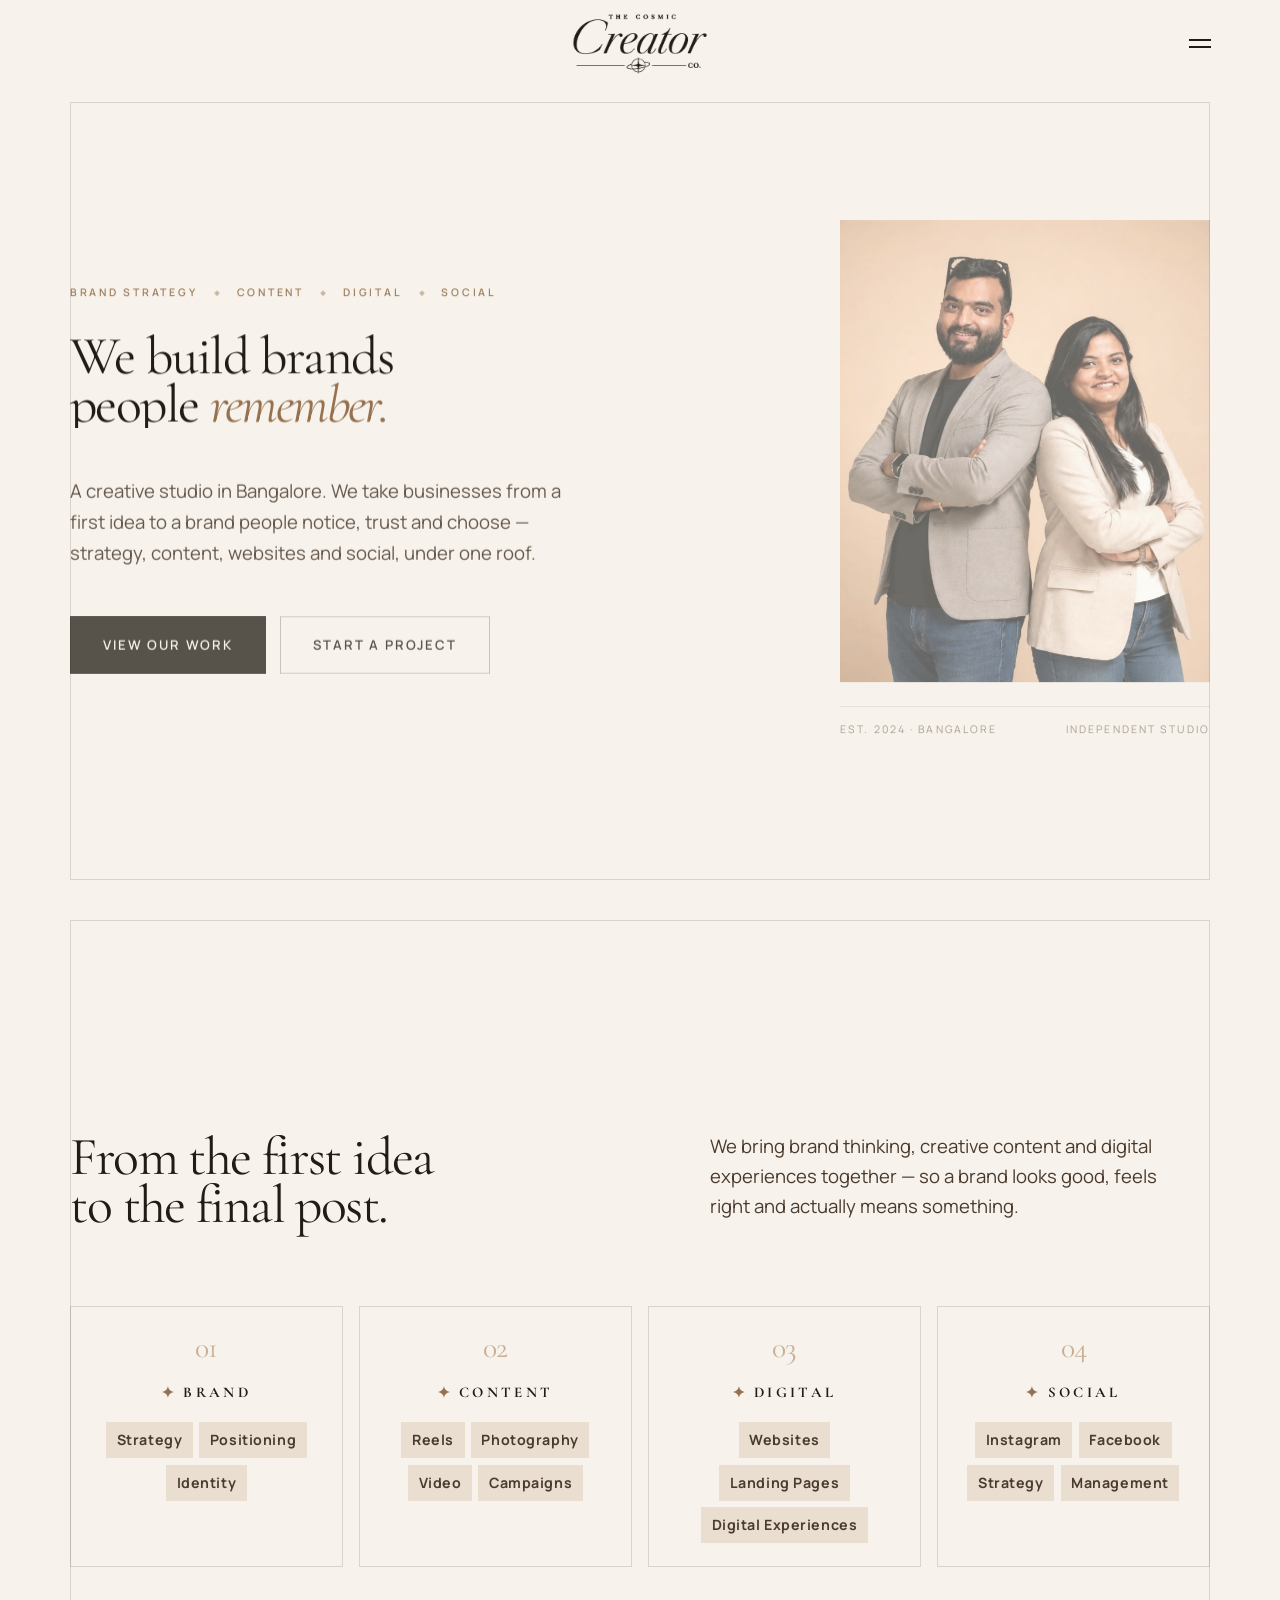
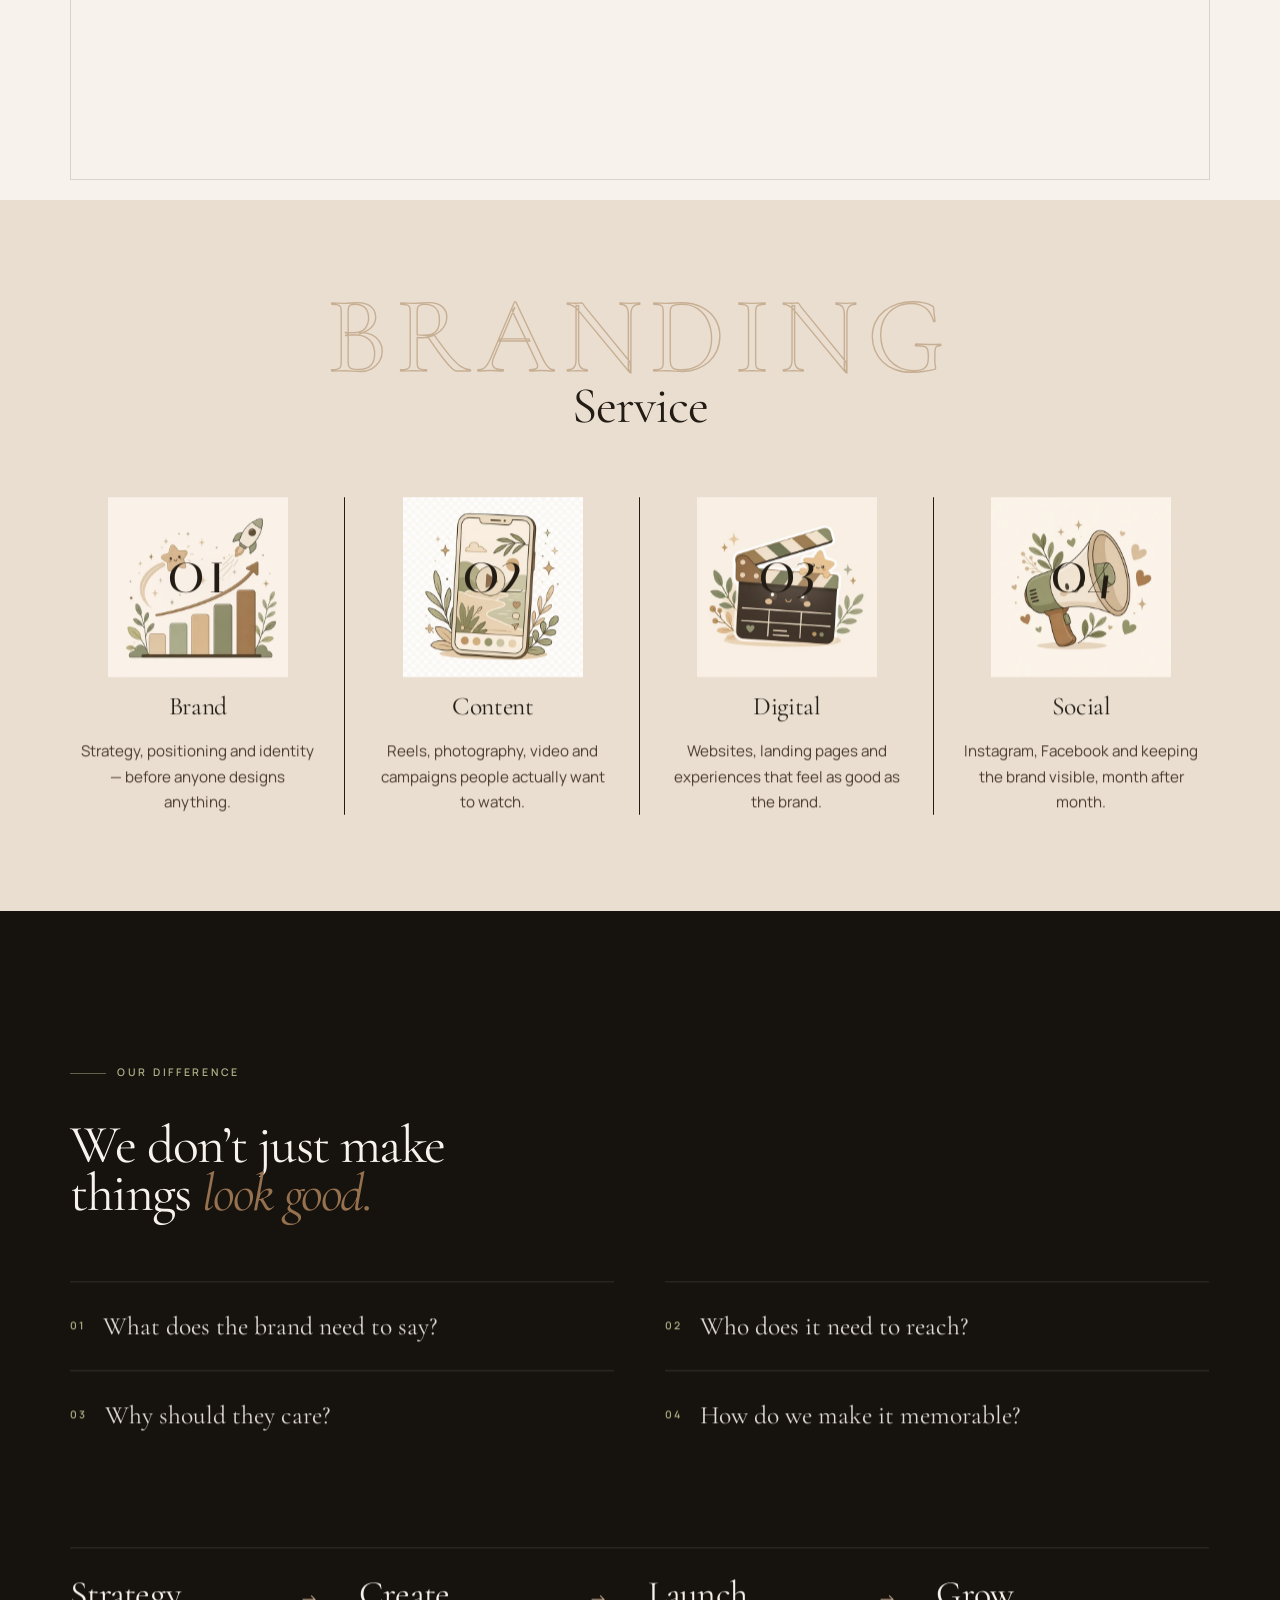
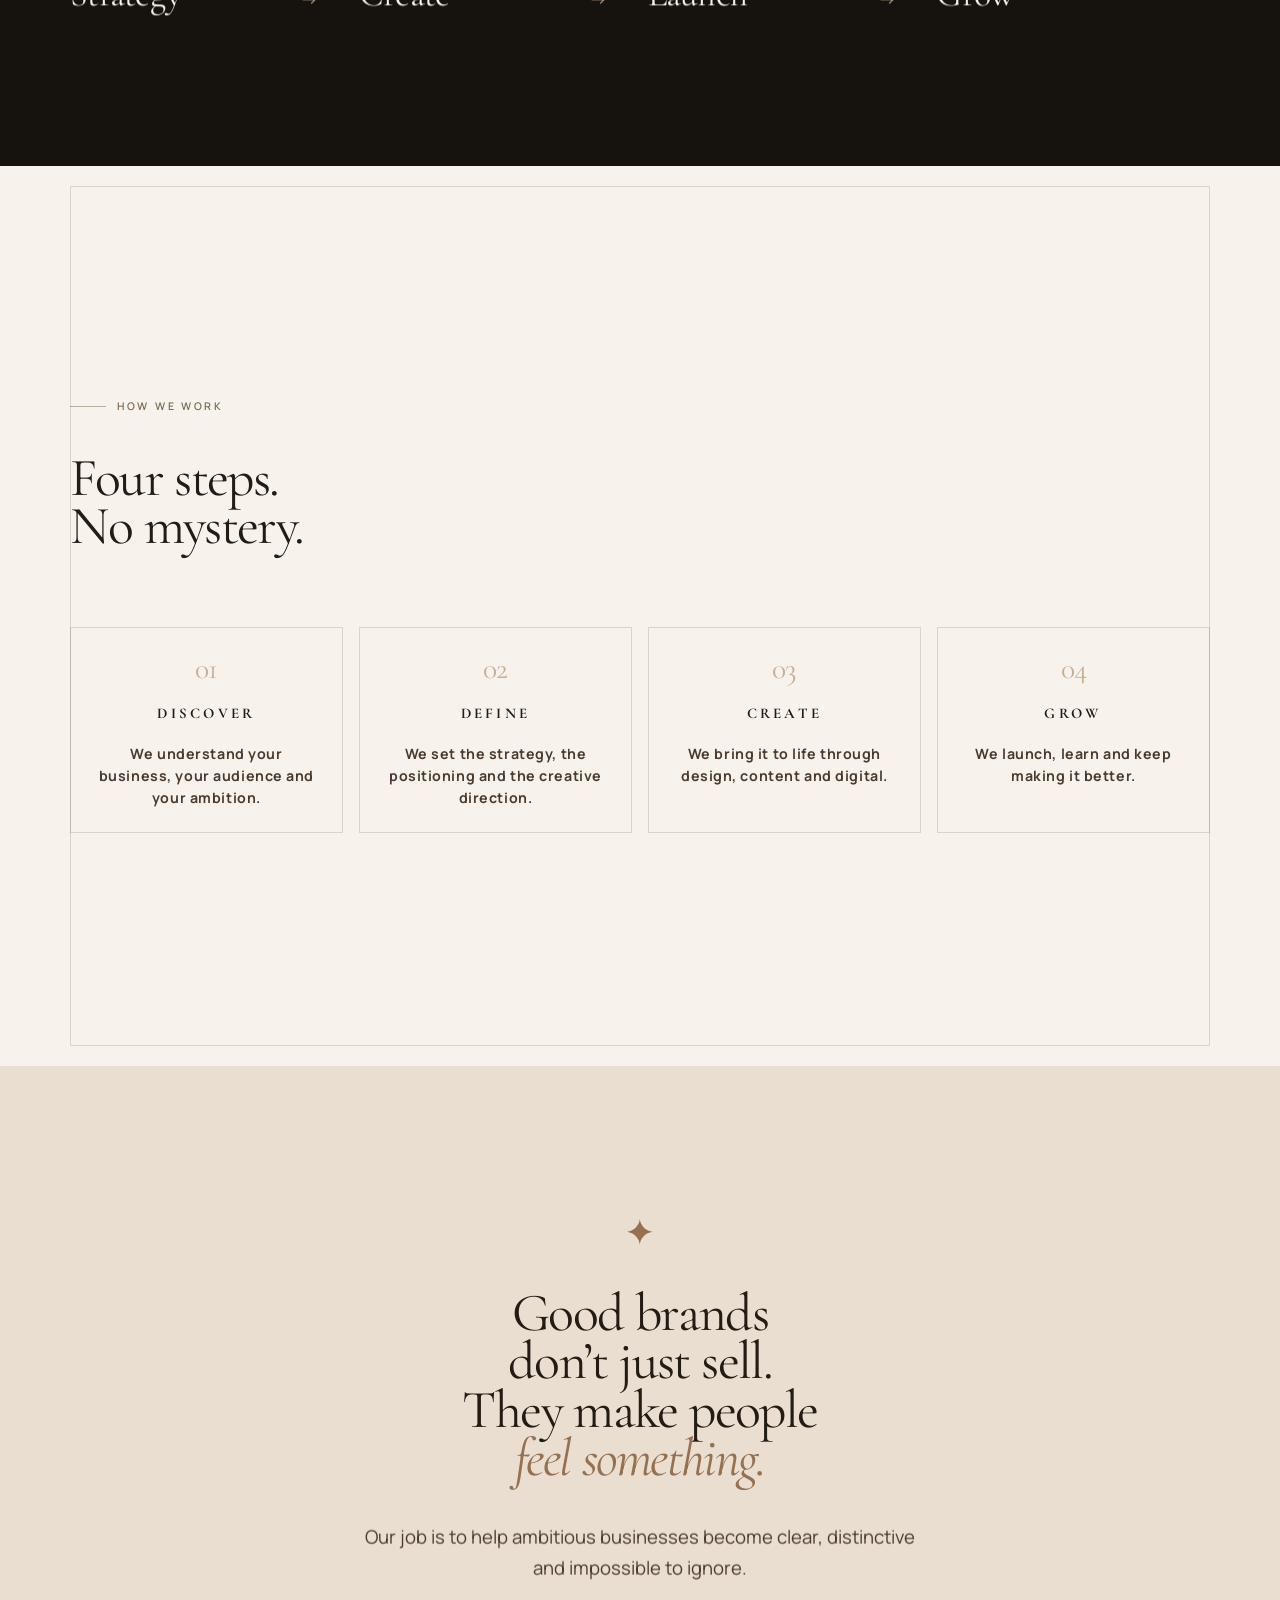
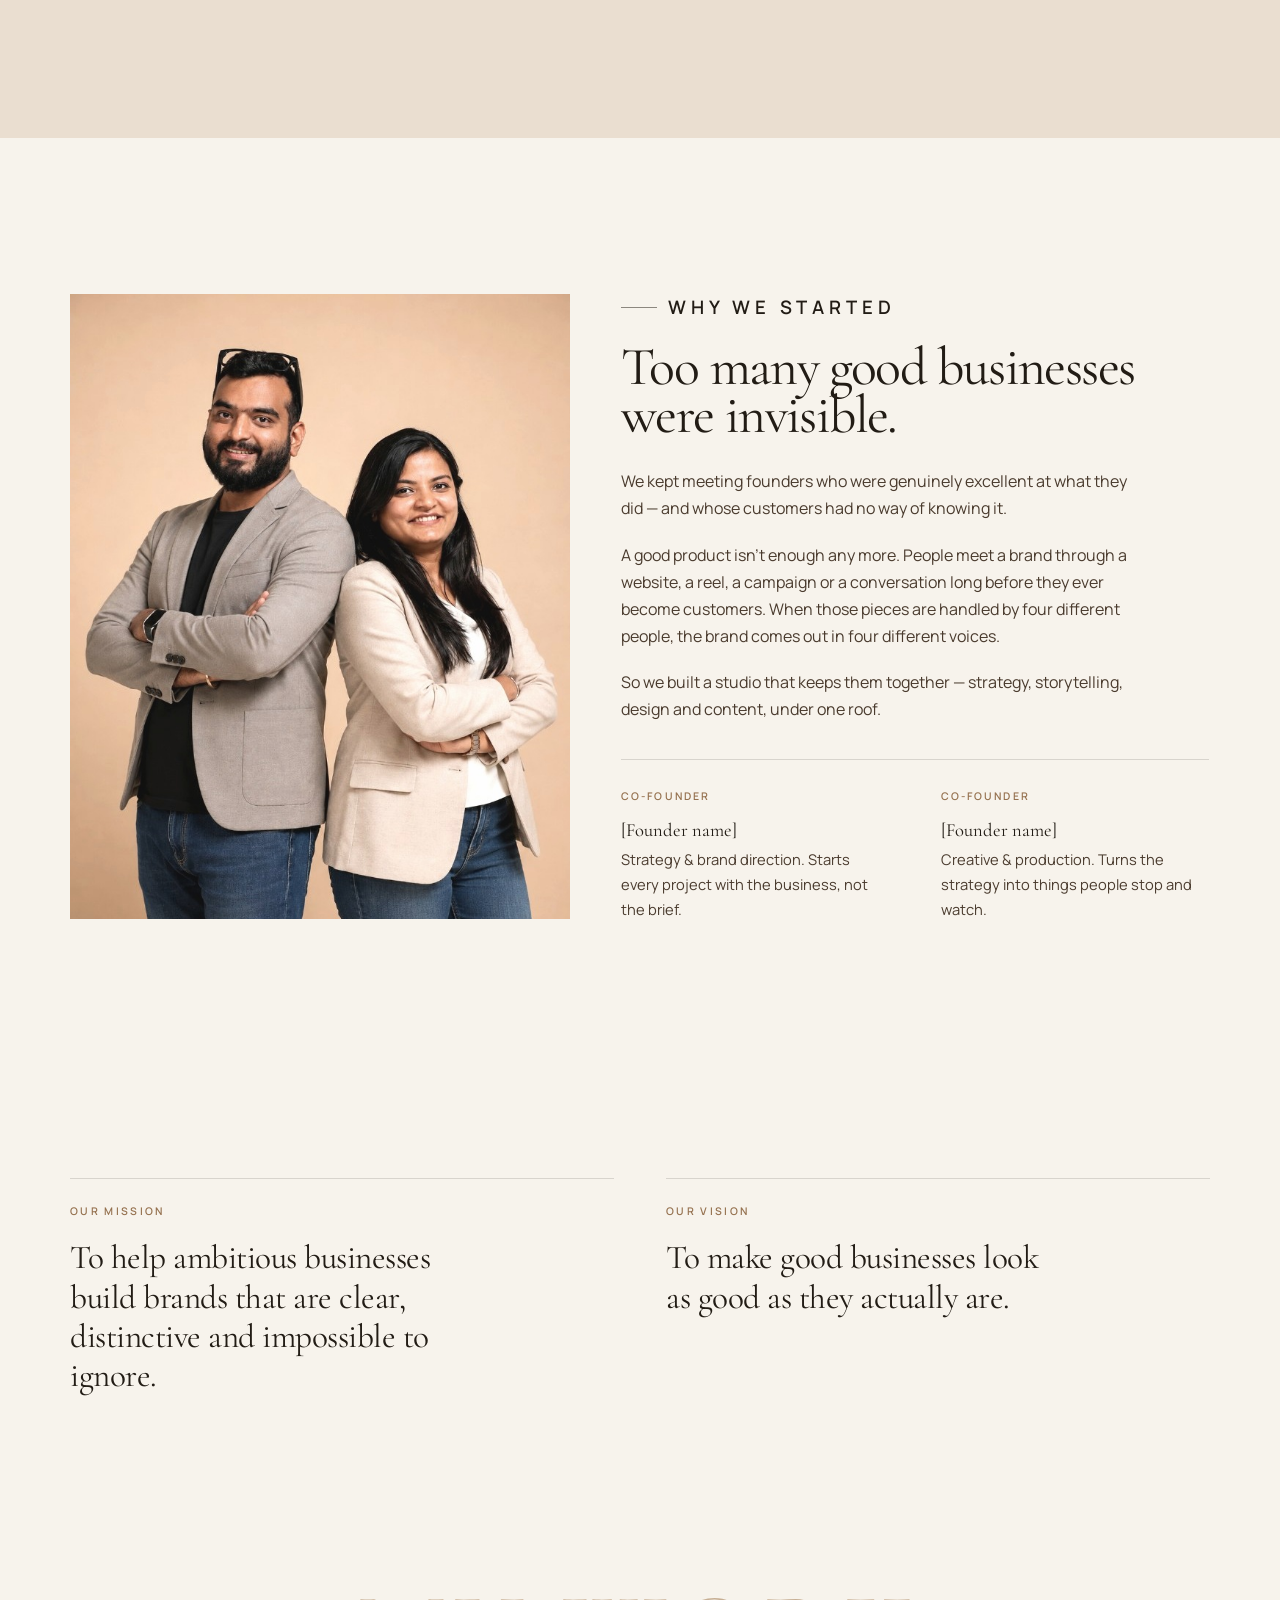
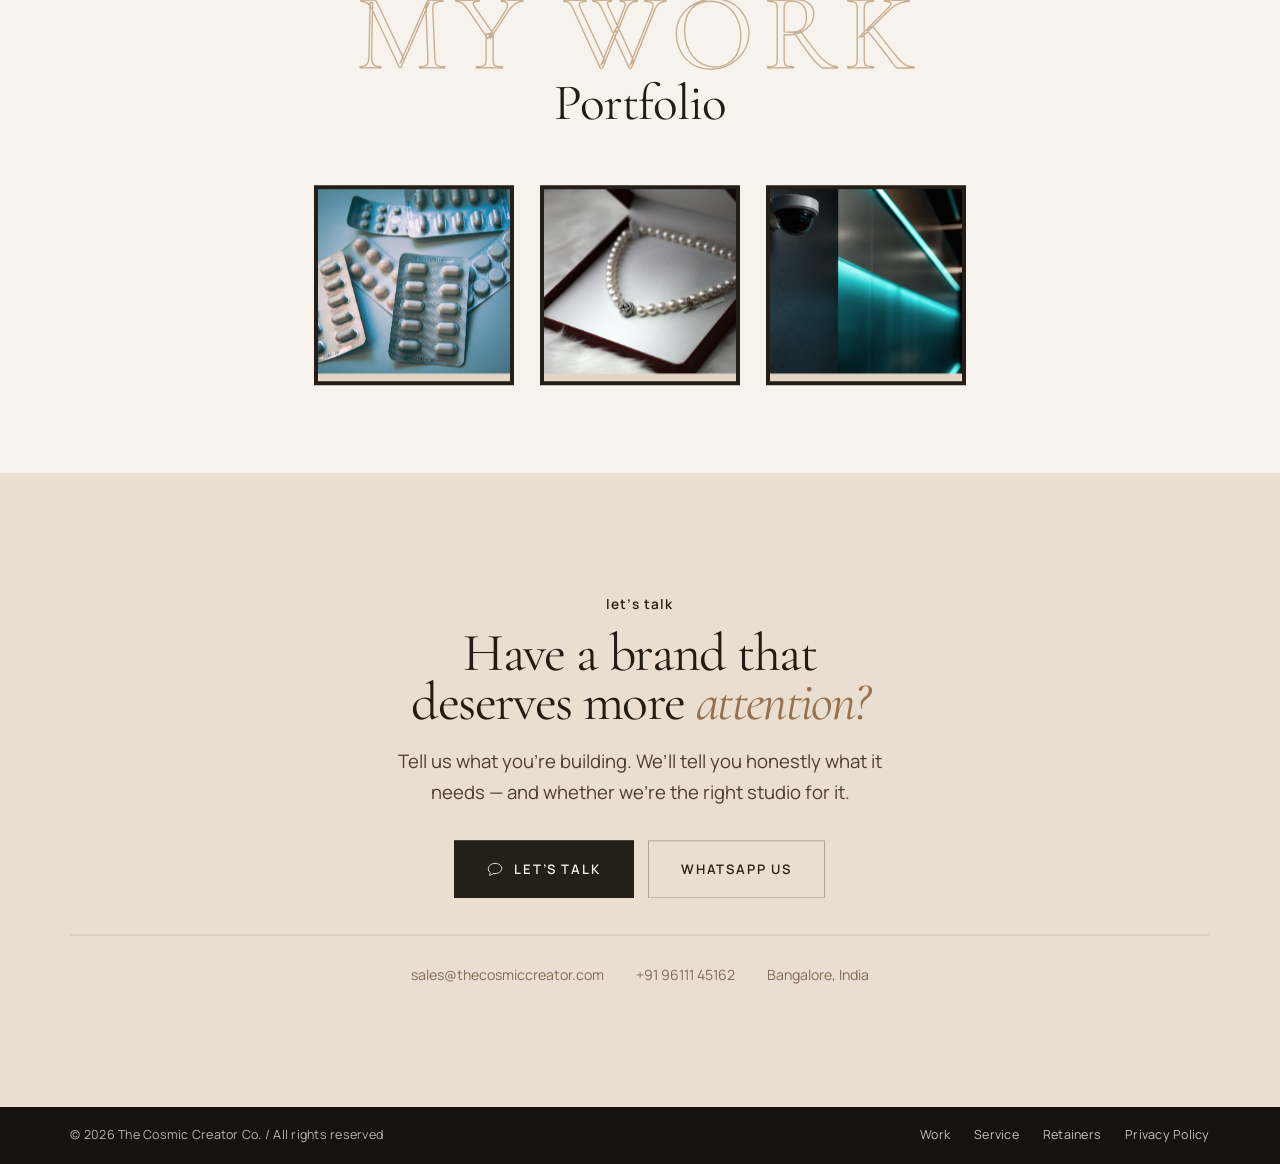
==== commit 0aae9b6f: "updates" ====
--- a/index.html
+++ b/index.html
@@ -24,7 +24,7 @@
     <link rel="preconnect" href="https://fonts.googleapis.com" />
     <link rel="preconnect" href="https://fonts.gstatic.com" crossorigin />
     <link
-      href="https://fonts.googleapis.com/css2?family=Cormorant+Garamond:ital,wght@0,400;0,500;1,400;1,500&family=Manrope:wght@400;500;600;700&display=swap"
+      href="https://fonts.googleapis.com/css2?family=Cormorant+Garamond:ital,wght@0,400;0,500;1,400;1,500&family=Italiana&family=Manrope:wght@400;500;600;700&display=swap"
       rel="stylesheet"
     />
     <link rel="stylesheet" href="css/styles.css" />
@@ -42,16 +42,24 @@
       <symbol id="i-arrow" viewBox="0 0 24 24">
         <path d="M4 12h15m0 0-6-6m6 6-6 6" fill="none" stroke="currentColor" stroke-width="1.6" />
       </symbol>
+      <symbol id="i-chat" viewBox="0 0 24 24">
+        <path
+          d="M12 3C6.5 3 2 6.6 2 11c0 2.4 1.2 4.6 3.2 6.1-.6 1.6-1.8 2.9-1.9 3 .4.5 1 .7 1.5.5 2.4-.8 4-1.9 4.8-2.5.8.1 1.6.2 2.4.2 5.5 0 10-3.6 10-8S17.5 3 12 3z"
+          fill="none"
+          stroke="currentColor"
+          stroke-width="1.4"
+        />
+      </symbol>
     </svg>
 
     <div class="loader" id="loader" aria-hidden="true">
       <div class="loader__inner">
         <img
           class="loader__brand"
-          src="assets/logo-wordmark.png"
+          src="assets/logo-wordmark-bold.png"
           alt=""
-          width="280"
-          height="140"
+          width="704"
+          height="320"
         />
         <div class="loader__bar"><span class="loader__progress"></span></div>
       </div>
@@ -59,35 +67,23 @@
 
     <!-- ===== NAV ===== -->
     <header class="nav" id="nav">
+      <span class="nav__spacer" aria-hidden="true"></span>
       <a class="nav__logo" href="#top" aria-label="The Cosmic Creator Co. — home">
-        <img src="assets/logo-wordmark.png" alt="The Cosmic Creator Co." width="200" height="100" />
+        <img src="assets/logo-wordmark-bold.png" alt="The Cosmic Creator Co." width="704" height="320" />
       </a>
-      <nav class="nav__links" aria-label="Primary">
-        <a href="#work">Our Work</a>
-        <a href="#capabilities">What We Do</a>
-        <a href="#about">About</a>
-        <a href="#contact">Contact</a>
-      </nav>
-      <a
-        class="nav__cta btn"
-        href="https://cal.com/thecosmiccreator"
-        target="_blank"
-        rel="noopener noreferrer"
-        >Start a project</a
-      >
       <button class="nav__toggle" id="navToggle" aria-label="Open menu" aria-expanded="false" aria-controls="mobileNav">
         <span></span><span></span>
       </button>
     </header>
 
     <div class="mobile-nav" id="mobileNav">
-      <a href="#work">Our Work</a>
-      <a href="#capabilities">What We Do</a>
+      <a href="#top">Home</a>
+      <a href="#work">Work</a>
+      <a href="#capabilities">Service</a>
+      <a href="retainers.html">Pricing</a>
       <a href="#about">About</a>
       <a href="#contact">Contact</a>
-      <a href="https://cal.com/thecosmiccreator" target="_blank" rel="noopener noreferrer"
-        >Start a project</a
-      >
+      <a href="https://cal.com/thecosmiccreator" target="_blank" rel="noopener noreferrer">Start a project</a>
     </div>
 
     <main id="main">
@@ -137,7 +133,7 @@
       </section>
 
       <!-- ===== 2 · POSITIONING ===== -->
-      <section class="section section--tight">
+      <section class="section section--tight page-box">
         <div class="shell">
           <div class="head">
             <h2 class="h2">
@@ -150,241 +146,97 @@
             </p>
           </div>
 
-          <div class="pillars reveal">
-            <div class="pillar">
+          <div class="pillars">
+            <article class="pillar reveal">
+              <span class="pillar__num">01</span>
               <h3 class="pillar__name">
                 <svg class="star" aria-hidden="true"><use href="#i-star" /></svg>Brand
               </h3>
-              <p>Strategy · Positioning · Identity</p>
-            </div>
-            <div class="pillar">
+              <ul class="pillar__tags">
+                <li>Strategy</li>
+                <li>Positioning</li>
+                <li>Identity</li>
+              </ul>
+            </article>
+            <article class="pillar reveal">
+              <span class="pillar__num">02</span>
               <h3 class="pillar__name">
                 <svg class="star" aria-hidden="true"><use href="#i-star" /></svg>Content
               </h3>
-              <p>Reels · Photography · Video · Campaigns</p>
-            </div>
-            <div class="pillar">
+              <ul class="pillar__tags">
+                <li>Reels</li>
+                <li>Photography</li>
+                <li>Video</li>
+                <li>Campaigns</li>
+              </ul>
+            </article>
+            <article class="pillar reveal">
+              <span class="pillar__num">03</span>
               <h3 class="pillar__name">
                 <svg class="star" aria-hidden="true"><use href="#i-star" /></svg>Digital
               </h3>
-              <p>Websites · Landing Pages · Digital Experiences</p>
-            </div>
-            <div class="pillar">
+              <ul class="pillar__tags">
+                <li>Websites</li>
+                <li>Landing Pages</li>
+                <li>Digital Experiences</li>
+              </ul>
+            </article>
+            <article class="pillar reveal">
+              <span class="pillar__num">04</span>
               <h3 class="pillar__name">
                 <svg class="star" aria-hidden="true"><use href="#i-star" /></svg>Social
               </h3>
-              <p>Instagram · Facebook · Strategy · Management</p>
-            </div>
-          </div>
-        </div>
-      </section>
-
-      <!-- ===== 3 · SELECTED WORK ===== -->
-      <section class="section" id="work">
-        <div class="shell">
-          <div class="head">
-            <div>
-              <p class="eyebrow">Selected work</p>
-              <h2 class="h2">Work we’re<br /><em class="accent-ital">proud of.</em></h2>
-            </div>
-            <p class="lead head__lead">
-              Three brands, three very different problems. In each one we started with the business
-              before we started with the design.
-            </p>
-          </div>
-
-          <div class="work__list">
-            <!-- Project 01 -->
-            <article class="project reveal">
-              <a class="project__media" href="work/pharma-force-india.html" tabindex="-1" aria-hidden="true">
-                <span class="project__index">01</span>
-                <img
-                  src="assets/case-pharma.jpg"
-                  alt=""
-                  width="1600"
-                  height="1066"
-                  loading="lazy"
-                />
-              </a>
-              <div class="project__body">
-                <span class="project__cat">Healthcare &amp; pharma · Bengaluru</span>
-                <h3 class="project__title">
-                  <a href="work/pharma-force-india.html">Pharma Force India</a>
-                </h3>
-                <p class="project__desc">
-                  A Karnataka-wide distributor of WHO-GMP medicines with no digital presence to match
-                  the trust their buyers needed. We built one — for pharmacies, hospitals and
-                  households at the same time.
-                </p>
-                <ul class="project__services">
-                  <li>Brand Positioning</li>
-                  <li>Messaging</li>
-                  <li>Website</li>
-                  <li>Content</li>
-                </ul>
-                <a class="tlink" href="work/pharma-force-india.html"
-                  >Read the case study
-                  <svg class="star arrow" width="14" height="14" aria-hidden="true"><use href="#i-arrow" /></svg
-                ></a>
-              </div>
-            </article>
-
-            <!-- Project 02 -->
-            <article class="project project--flip project--tall reveal">
-              <a class="project__media" href="work/sarmi-jewels.html" tabindex="-1" aria-hidden="true">
-                <span class="project__index">02</span>
-                <img src="assets/case-sarmi.jpg" alt="" width="1600" height="1066" loading="lazy" />
-              </a>
-              <div class="project__body">
-                <span class="project__cat">D2C jewellery · Pan-India</span>
-                <h3 class="project__title"><a href="work/sarmi-jewels.html">Sarmi Jewels</a></h3>
-                <p class="project__desc">
-                  925 sterling silver for everyday wear. The jewellery was refined; the brand around
-                  it wasn’t yet. We gave it a voice, a look and a place to be discovered.
-                </p>
-                <ul class="project__services">
-                  <li>Brand Identity</li>
-                  <li>Ecommerce Storytelling</li>
-                  <li>Social</li>
-                  <li>Content</li>
-                </ul>
-                <a class="tlink" href="work/sarmi-jewels.html"
-                  >Read the case study
-                  <svg class="star arrow" width="14" height="14" aria-hidden="true"><use href="#i-arrow" /></svg
-                ></a>
-              </div>
-            </article>
-
-            <!-- Project 03 -->
-            <article class="project reveal">
-              <a class="project__media" href="work/laptech.html" tabindex="-1" aria-hidden="true">
-                <span class="project__index">03</span>
-                <img
-                  src="assets/case-laptech.jpg?v=2"
-                  alt=""
-                  width="1365"
-                  height="1024"
-                  loading="lazy"
-                />
-              </a>
-              <div class="project__body">
-                <span class="project__cat">IT infrastructure · Bengaluru</span>
-                <h3 class="project__title"><a href="work/laptech.html">LAPTECH</a></h3>
-                <p class="project__desc">
-                  Fifteen years of expertise reading like a scattered vendor list. We rebuilt the
-                  story around nine solution lines and turned it into one credible partner.
-                </p>
-                <ul class="project__services">
-                  <li>Brand Strategy</li>
-                  <li>Website</li>
-                  <li>Brochures</li>
-                  <li>Marketing Content</li>
-                </ul>
-                <a class="tlink" href="work/laptech.html"
-                  >Read the case study
-                  <svg class="star arrow" width="14" height="14" aria-hidden="true"><use href="#i-arrow" /></svg
-                ></a>
-              </div>
-            </article>
-          </div>
-
-          <p class="work__foot reveal">
-            <span>Healthcare · Jewellery &amp; D2C · IT infrastructure</span>
-            <a
-              class="tlink"
-              href="https://cal.com/thecosmiccreator"
-              target="_blank"
-              rel="noopener noreferrer"
-              >Have a project in mind?
-              <svg class="star arrow" width="14" height="14" aria-hidden="true"><use href="#i-arrow" /></svg
-            ></a>
-          </p>
-        </div>
-      </section>
-
-      <!-- ===== 4 · WHAT WE DO ===== -->
-      <section class="section band-almond" id="capabilities">
-        <div class="shell">
-          <div class="head">
-            <div>
-              <p class="eyebrow">What we do</p>
-              <h2 class="h2">Four things,<br />done properly.</h2>
-            </div>
-            <p class="lead head__lead">
-              Most brands don’t need fifty services. They need these four working together, in the
-              right order.
-            </p>
-          </div>
-
-          <div class="capabilities">
-            <article class="capability reveal">
-              <span class="capability__num">01</span>
-              <h3 class="capability__title">Brand</h3>
-              <div class="capability__copy">
-                <p>
-                  We work out who you are, what you stand for and how you should be seen — before
-                  anyone designs anything.
-                </p>
-                <ul class="capability__tags">
-                  <li>Strategy</li>
-                  <li>Positioning</li>
-                  <li>Brand Identity</li>
-                  <li>Messaging</li>
-                  <li>Brand Guidelines</li>
-                </ul>
-              </div>
-            </article>
-
-            <article class="capability reveal">
-              <span class="capability__num">02</span>
-              <h3 class="capability__title">Content</h3>
-              <div class="capability__copy">
-                <p>We turn the brand into content people actually want to watch.</p>
-                <ul class="capability__tags">
-                  <li>Reels</li>
-                  <li>Photography</li>
-                  <li>Video</li>
-                  <li>Campaigns</li>
-                  <li>Social Creatives</li>
-                  <li>Copy</li>
-                  <li>Content Strategy</li>
-                </ul>
-              </div>
-            </article>
-
-            <article class="capability reveal">
-              <span class="capability__num">03</span>
-              <h3 class="capability__title">Digital</h3>
-              <div class="capability__copy">
-                <p>
-                  We build the places people land — so the brand feels as good online as it does
-                  everywhere else.
-                </p>
-                <ul class="capability__tags">
-                  <li>Websites</li>
-                  <li>Landing Pages</li>
-                  <li>Ecommerce</li>
-                  <li>Digital Experiences</li>
-                </ul>
-              </div>
-            </article>
-
-            <article class="capability reveal">
-              <span class="capability__num">04</span>
-              <h3 class="capability__title">Social &amp; Marketing</h3>
-              <div class="capability__copy">
-                <p>We keep the brand visible, relevant and consistent — month after month.</p>
-                <ul class="capability__tags">
-                  <li>Instagram</li>
-                  <li>Facebook</li>
-                  <li>Social Management</li>
-                  <li>Content Marketing</li>
-                  <li>Digital Marketing</li>
-                  <li>Campaigns</li>
-                </ul>
-              </div>
-            </article>
-          </div>
+              <ul class="pillar__tags">
+                <li>Instagram</li>
+                <li>Facebook</li>
+                <li>Strategy</li>
+                <li>Management</li>
+              </ul>
+            </article>
+          </div>
+        </div>
+      </section>
+
+      <!-- ===== SERVICE ===== -->
+      <section class="band-almond" id="capabilities">
+        <div class="banner">
+          <p class="outline banner__ghost" aria-hidden="true">Branding</p>
+          <h2 class="banner__title">Service</h2>
+        </div>
+
+        <div class="offers">
+          <article class="offer reveal">
+            <div class="offer__visual">
+              <img src="assets/illus-growth.webp" alt="" width="400" height="400" loading="lazy" />
+              <span class="offer__num">01</span>
+            </div>
+            <h3 class="offer__title">Brand</h3>
+            <p class="offer__desc">Strategy, positioning and identity — before anyone designs anything.</p>
+          </article>
+          <article class="offer reveal">
+            <div class="offer__visual">
+              <img src="assets/illus-reel.webp" alt="" width="400" height="400" loading="lazy" />
+              <span class="offer__num">02</span>
+            </div>
+            <h3 class="offer__title">Content</h3>
+            <p class="offer__desc">Reels, photography, video and campaigns people actually want to watch.</p>
+          </article>
+          <article class="offer reveal">
+            <div class="offer__visual">
+              <img src="assets/illus-clapper.webp" alt="" width="400" height="400" loading="lazy" />
+              <span class="offer__num">03</span>
+            </div>
+            <h3 class="offer__title">Digital</h3>
+            <p class="offer__desc">Websites, landing pages and experiences that feel as good as the brand.</p>
+          </article>
+          <article class="offer reveal">
+            <div class="offer__visual">
+              <img src="assets/illus-megaphone.webp" alt="" width="400" height="400" loading="lazy" />
+              <span class="offer__num">04</span>
+            </div>
+            <h3 class="offer__title">Social</h3>
+            <p class="offer__desc">Instagram, Facebook and keeping the brand visible, month after month.</p>
+          </article>
         </div>
       </section>
 
@@ -413,7 +265,7 @@
       </section>
 
       <!-- ===== 6 · HOW WE WORK ===== -->
-      <section class="section">
+      <section class="section page-box">
         <div class="shell">
           <div class="head head--solo">
             <div>
@@ -527,85 +379,85 @@
         </div>
       </section>
 
-      <!-- ===== 10 · FINAL CTA ===== -->
-      <section class="section band-noir" id="contact">
-        <div class="shell cta">
-          <h2 class="cta__title">
-            <span class="line"><span class="line__inner">Have a brand that</span></span>
-            <span class="line"><span class="line__inner">deserves more <em class="accent-ital">attention?</em></span></span>
-          </h2>
-          <p class="cta__sub reveal">
-            Tell us what you’re building. We’ll tell you honestly what it needs — and whether we’re
-            the right studio for it.
-          </p>
-          <div class="cta__actions reveal">
-            <a
-              class="btn"
-              href="https://cal.com/thecosmiccreator"
-              target="_blank"
-              rel="noopener noreferrer"
-              >Start a project</a
-            >
-            <a
-              class="btn btn--ghost"
-              href="https://wa.me/919611145162"
-              target="_blank"
-              rel="noopener noreferrer"
-              >WhatsApp us</a
-            >
-          </div>
-          <p class="cta__direct reveal">
-            <a href="mailto:sales@thecosmiccreator.com">sales@thecosmiccreator.com</a>
-            <a href="tel:+919611145162">+91 96111 45162</a>
-            <span>Bangalore, India</span>
-          </p>
-        </div>
+      <!-- ===== PORTFOLIO ===== -->
+      <section class="folio-wrap" id="work">
+        <div class="banner">
+          <p class="outline banner__ghost" aria-hidden="true">My Work</p>
+          <h2 class="banner__title">Portfolio</h2>
+        </div>
+
+        <div class="folio">
+          <a class="folio__item reveal" href="work/pharma-force-india.html">
+            <img src="assets/case-pharma.jpg" alt="" width="1600" height="1066" loading="lazy" />
+            <span class="folio__meta">
+              <span class="folio__cat">Healthcare &amp; pharma</span>
+              <span class="folio__name">Pharma Force India</span>
+            </span>
+          </a>
+          <a class="folio__item reveal" href="work/sarmi-jewels.html">
+            <img src="assets/case-sarmi.jpg" alt="" width="1600" height="1066" loading="lazy" />
+            <span class="folio__meta">
+              <span class="folio__cat">D2C jewellery</span>
+              <span class="folio__name">Sarmi Jewels</span>
+            </span>
+          </a>
+          <a class="folio__item reveal" href="work/laptech.html">
+            <img src="assets/case-laptech.jpg?v=2" alt="" width="1365" height="1024" loading="lazy" />
+            <span class="folio__meta">
+              <span class="folio__cat">IT infrastructure</span>
+              <span class="folio__name">LAPTECH</span>
+            </span>
+          </a>
+        </div>
+      </section>
+
+      <!-- ===== CONTACT ===== -->
+      <section class="contact band-almond" id="contact">
+        <p class="kicker reveal">let’s talk</p>
+        <h2 class="contact__title">
+          Have a brand that<br />
+          deserves more <em class="accent-ital">attention?</em>
+        </h2>
+        <p class="contact__sub reveal">
+          Tell us what you’re building. We’ll tell you honestly what it needs — and whether we’re
+          the right studio for it.
+        </p>
+        <div class="contact__actions reveal">
+          <a
+            class="btn"
+            href="https://cal.com/thecosmiccreator"
+            target="_blank"
+            rel="noopener noreferrer"
+          >
+            <svg class="btn__icon" width="16" height="16" aria-hidden="true"><use href="#i-chat" /></svg>
+            Let’s talk
+          </a>
+          <a
+            class="btn btn--ghost"
+            href="https://wa.me/919611145162"
+            target="_blank"
+            rel="noopener noreferrer"
+            >WhatsApp us</a
+          >
+        </div>
+        <p class="contact__direct reveal">
+          <a href="mailto:sales@thecosmiccreator.com">sales@thecosmiccreator.com</a>
+          <a href="tel:+919611145162">+91 96111 45162</a>
+          <span>Bangalore, India</span>
+        </p>
       </section>
     </main>
 
     <!-- ===== FOOTER ===== -->
     <footer class="footer">
-      <div class="shell">
-        <div class="footer__top">
-          <div>
-            <a class="footer__logo" href="#top" aria-label="The Cosmic Creator Co. — home">
-              <img
-                src="assets/logo-wordmark-light.png"
-                alt="The Cosmic Creator Co."
-                width="200"
-                height="92"
-                loading="lazy"
-              />
-            </a>
-            <p class="footer__tag">Brand · Content · Digital · Social</p>
-          </div>
-          <div class="footer__links">
-            <div>
-              <h4>Studio</h4>
-              <a href="#work">Our Work</a>
-              <a href="#capabilities">What We Do</a>
-              <a href="#about">About</a>
-              <a href="retainers.html">Content Retainers</a>
-            </div>
-            <div>
-              <h4>Get in touch</h4>
-              <a href="mailto:sales@thecosmiccreator.com">Email</a>
-              <a href="https://wa.me/919611145162" target="_blank" rel="noopener noreferrer">WhatsApp</a>
-              <a href="tel:+919611145162">+91 96111 45162</a>
-              <a href="https://cal.com/thecosmiccreator" target="_blank" rel="noopener noreferrer"
-                >Book a call</a
-              >
-              <!-- TODO: add Instagram + LinkedIn URLs when confirmed:
-              <a href="https://instagram.com/…" target="_blank" rel="noopener noreferrer">Instagram</a>
-              <a href="https://linkedin.com/company/…" target="_blank" rel="noopener noreferrer">LinkedIn</a>
-              -->
-            </div>
-          </div>
-        </div>
-        <div class="footer__bottom">
-          <p>© 2026 The Cosmic Creator Co.</p>
-          <p><a href="privacy.html">Privacy Policy</a></p>
-        </div>
+      <div class="footer__bar">
+        <p>© 2026 The Cosmic Creator Co. / All rights reserved</p>
+        <nav class="footer__nav" aria-label="Footer">
+          <a href="#work">Work</a>
+          <a href="#capabilities">Service</a>
+          <a href="retainers.html">Retainers</a>
+          <a href="privacy.html">Privacy Policy</a>
+        </nav>
       </div>
     </footer>
 
--- a/css/styles.css
+++ b/css/styles.css
@@ -43,9 +43,11 @@
 
   --font-display: "Cormorant Garamond", "Times New Roman", Times, serif;
   --font-body: "Manrope", "Helvetica Neue", Helvetica, Arial, sans-serif;
+  --font-num: "Italiana", "Times New Roman", Times, serif;
 
   /* Editorial type scale */
   --t-display: clamp(3.1rem, 8.4vw, 8.25rem);
+  --t-page: calc(var(--t-display) / 2);
   --t-h2: clamp(2.35rem, 5.6vw, 5rem);
   --t-h3: clamp(1.6rem, 2.6vw, 2.4rem);
   --t-lead: clamp(1.08rem, 1.45vw, 1.3rem);
@@ -58,7 +60,7 @@
 
   --ease: cubic-bezier(0.16, 1, 0.3, 1);
   --ease-soft: cubic-bezier(0.33, 1, 0.68, 1);
-  --nav-h: 5rem;
+  --nav-h: 5.5rem;
 }
 
 /* ---------------------------------------------------------
@@ -157,9 +159,9 @@
 }
 
 .h2 {
-  font-size: var(--t-h2);
-  line-height: 0.98;
-  letter-spacing: -0.022em;
+  font-size: var(--t-page);
+  line-height: 0.9;
+  letter-spacing: -0.03em;
 }
 
 .h3 {
@@ -211,6 +213,35 @@
 
 .section--tight {
   padding-block: clamp(4rem, 8vw, 7rem);
+}
+
+.section--flush {
+  padding-top: 1.4em;
+}
+
+.page-box {
+  position: relative;
+  min-height: 100svh;
+  display: flex;
+  flex-direction: column;
+  justify-content: center;
+  break-after: page;
+  page-break-after: always;
+}
+
+.page-box::after {
+  content: "";
+  position: absolute;
+  inset: 1.25rem var(--pad-x);
+  border: 1px solid var(--line);
+  pointer-events: none;
+  z-index: 2;
+}
+
+.page-box > .shell {
+  position: relative;
+  z-index: 1;
+  width: 100%;
 }
 
 .band-almond {
@@ -414,6 +445,7 @@
   opacity: 0;
   visibility: hidden;
   pointer-events: none;
+  display: none;
 }
 
 .loader__inner {
@@ -441,7 +473,7 @@
   background: var(--ink);
 }
 
-/* Nav */
+/* Nav — fixed, logo centered, menu always available */
 .nav {
   position: fixed;
   top: 0;
@@ -449,10 +481,9 @@
   right: 0;
   z-index: 900;
   height: var(--nav-h);
-  display: flex;
+  display: grid;
+  grid-template-columns: 1fr auto 1fr;
   align-items: center;
-  justify-content: space-between;
-  gap: var(--gutter);
   padding-inline: var(--pad-x);
   background: transparent;
   transition: background 0.5s var(--ease), border-color 0.5s var(--ease),
@@ -461,16 +492,24 @@
 }
 
 .nav.is-scrolled {
-  background: rgba(247, 243, 236, 0.88);
+  background: rgba(247, 243, 236, 0.92);
   backdrop-filter: blur(14px);
   -webkit-backdrop-filter: blur(14px);
   border-bottom-color: var(--line);
-  height: 4.25rem;
+  height: 5rem;
+}
+
+.nav__spacer {
+  display: block;
+}
+
+.nav__logo {
+  justify-self: center;
 }
 
 .nav__logo img {
   width: auto;
-  height: clamp(38px, 4vw, 48px);
+  height: clamp(50px, 5vw, 62px);
   transition: opacity 0.3s var(--ease);
 }
 
@@ -478,53 +517,14 @@
   opacity: 0.68;
 }
 
-.nav__links {
-  display: flex;
-  align-items: center;
-  gap: clamp(1.5rem, 2.6vw, 2.75rem);
-}
-
-.nav__links a {
-  position: relative;
-  font-size: 0.78rem;
-  font-weight: 500;
-  letter-spacing: 0.13em;
-  text-transform: uppercase;
-  color: var(--ink-soft);
-  padding-block: 0.35rem;
-  transition: color 0.3s var(--ease);
-}
-
-.nav__links a::after {
-  content: "";
-  position: absolute;
-  left: 0;
-  bottom: 0;
-  width: 100%;
-  height: 1px;
-  background: currentColor;
-  transform: scaleX(0);
-  transform-origin: right;
-  transition: transform 0.45s var(--ease);
-}
-
-.nav__links a:hover {
-  color: var(--ink);
-}
-
-.nav__links a:hover::after,
-.nav__links a.is-current::after {
-  transform: scaleX(1);
-  transform-origin: left;
-}
-
+.nav__links,
 .nav__cta {
-  padding: 0.8rem 1.4rem;
-  font-size: 0.72rem;
+  display: none;
 }
 
 .nav__toggle {
-  display: none;
+  justify-self: end;
+  display: block;
   width: 2.75rem;
   height: 2.75rem;
   margin-right: -0.75rem;
@@ -560,17 +560,6 @@
   transform: translateX(-50%) rotate(-45deg);
 }
 
-@media (max-width: 960px) {
-  .nav__links,
-  .nav__cta {
-    display: none;
-  }
-
-  .nav__toggle {
-    display: block;
-  }
-}
-
 /* Mobile overlay nav */
 .mobile-nav {
   position: fixed;
@@ -594,11 +583,11 @@
 
 .mobile-nav a {
   font-family: var(--font-display);
-  font-size: clamp(2.1rem, 9vw, 3.2rem);
-  line-height: 1.28;
+  font-size: clamp(1.45rem, 5.5vw, 2.05rem);
+  line-height: 1.22;
   letter-spacing: -0.02em;
   border-bottom: 1px solid var(--line);
-  padding-block: 0.5rem;
+  padding-block: 0.38rem;
 }
 
 .mobile-nav a:last-child {
@@ -619,24 +608,38 @@
 /* --- Hero --- */
 .hero {
   position: relative;
-  min-height: clamp(620px, 100svh, 1100px);
-  display: flex;
-  align-items: flex-end;
-  padding-top: calc(var(--nav-h) + clamp(3rem, 8vw, 6rem));
-  padding-bottom: clamp(2.5rem, 5vw, 4rem);
+  min-height: 100svh;
+  height: 100svh;
+  display: flex;
+  align-items: center;
+  padding-top: var(--nav-h);
+  padding-bottom: clamp(1.5rem, 3vw, 2.5rem);
   overflow: hidden;
+  break-after: page;
+  page-break-after: always;
+}
+
+.hero::after {
+  content: "";
+  position: absolute;
+  inset: calc(var(--nav-h) + 0.85rem) var(--pad-x) 1.25rem;
+  border: 1px solid var(--line);
+  pointer-events: none;
+  z-index: 2;
 }
 
 .hero__grid {
   display: grid;
   grid-template-columns: minmax(0, 1.32fr) minmax(0, 0.68fr);
   gap: var(--gutter);
-  align-items: end;
+  align-items: center;
   width: 100%;
+  position: relative;
+  z-index: 1;
 }
 
 .hero__title {
-  font-size: var(--t-display);
+  font-size: var(--t-page);
   line-height: 0.9;
   letter-spacing: -0.03em;
   margin-bottom: clamp(1.75rem, 3.5vw, 2.75rem);
@@ -728,13 +731,19 @@
 
 @media (max-width: 1000px) {
   .hero {
-    min-height: 0;
+    height: auto;
+    min-height: 100svh;
     padding-bottom: clamp(3.5rem, 8vw, 5rem);
+  }
+
+  .hero::after {
+    inset: calc(var(--nav-h) + 0.65rem) var(--pad-x) 1rem;
   }
 
   .hero__grid {
     grid-template-columns: 1fr;
     gap: clamp(2.5rem, 7vw, 4rem);
+    align-items: start;
   }
 
   .hero__aside {
@@ -746,77 +755,116 @@
 .pillars {
   display: grid;
   grid-template-columns: repeat(4, minmax(0, 1fr));
-  border-top: 1px solid var(--line);
+  gap: 1rem;
+  perspective: 900px;
 }
 
 .pillar {
-  padding: clamp(1.75rem, 3vw, 2.5rem) clamp(1.25rem, 2vw, 2rem)
-    clamp(1.75rem, 3vw, 2.5rem) 0;
-  border-right: 1px solid var(--line);
-}
-
-.pillar:last-child {
-  border-right: 0;
-  padding-right: 0;
-}
-
-.pillar:not(:first-child) {
-  padding-left: clamp(1.25rem, 2vw, 2rem);
+  position: relative;
+  padding: 1.6rem 1.35rem 1.45rem;
+  background: var(--bone);
+  border: 1px solid var(--line);
+  text-align: center;
+  transform: translateZ(0);
+  transition: transform 0.5s var(--ease), box-shadow 0.5s var(--ease),
+    border-color 0.5s var(--ease), background 0.5s var(--ease);
+  cursor: default;
+}
+
+.pillar__num {
+  display: block;
+  font-family: var(--font-display);
+  font-size: 1.85rem;
+  line-height: 1;
+  letter-spacing: -0.03em;
+  color: var(--sand);
+  margin-bottom: 1.1rem;
+  text-align: center;
+  transition: color 0.45s var(--ease), transform 0.45s var(--ease);
 }
 
 .pillar__name {
-  font-size: 0.76rem;
+  font-size: calc(0.76rem + 2pt);
   font-weight: 700;
   letter-spacing: 0.22em;
   text-transform: uppercase;
-  margin-bottom: 1rem;
+  text-align: center;
+  margin-bottom: 1.1rem;
   display: flex;
   align-items: center;
+  justify-content: center;
   gap: 0.6rem;
 }
 
 .pillar__name .star {
   color: var(--accent);
-}
-
-.pillar p {
-  font-size: 0.95rem;
-  line-height: 1.75;
+  transition: transform 0.5s var(--ease);
+}
+
+.pillar__tags {
+  display: flex;
+  flex-wrap: wrap;
+  justify-content: center;
+  gap: 0.4rem;
+}
+
+.pillar__tags li {
+  font-size: calc(0.72rem + 2pt);
+  font-weight: 700;
+  letter-spacing: 0.04em;
+  text-align: center;
   color: var(--ink-soft);
+  background: var(--almond);
+  border: 1px solid transparent;
+  padding: 0.32rem 0.6rem;
+  transition: background 0.4s var(--ease), border-color 0.4s var(--ease),
+    color 0.4s var(--ease);
+}
+
+.pillar:hover,
+.pillar:focus-within {
+  z-index: 2;
+  background: var(--almond);
+  border-color: var(--line-strong);
+  transform: translateY(-10px) scale(1.035);
+  box-shadow: 0 18px 40px rgba(34, 28, 21, 0.12), 0 2px 0 var(--sand);
+}
+
+.pillar:hover .pillar__num,
+.pillar:focus-within .pillar__num {
+  color: var(--accent);
+  transform: translateY(-2px);
+}
+
+.pillar:hover .pillar__name .star,
+.pillar:focus-within .pillar__name .star {
+  transform: rotate(72deg) scale(1.15);
+}
+
+.pillar:hover .pillar__tags li,
+.pillar:focus-within .pillar__tags li {
+  background: var(--bone);
+  border-color: var(--line);
+  color: var(--ink);
 }
 
 @media (max-width: 860px) {
   .pillars {
     grid-template-columns: repeat(2, minmax(0, 1fr));
   }
-
-  .pillar:nth-child(2n) {
-    border-right: 0;
-    padding-right: 0;
-  }
-
-  .pillar:nth-child(odd) {
-    padding-left: 0;
-  }
-
-  .pillar:nth-child(-n + 2) {
-    border-bottom: 1px solid var(--line);
-  }
 }
 
 @media (max-width: 520px) {
   .pillars {
     grid-template-columns: 1fr;
   }
-
-  .pillar {
-    border-right: 0;
-    border-bottom: 1px solid var(--line);
-    padding-inline: 0 !important;
-  }
-
-  .pillar:last-child {
-    border-bottom: 0;
+}
+
+@media (prefers-reduced-motion: reduce) {
+  .pillar,
+  .pillar:hover,
+  .pillar:focus-within {
+    transform: none;
   }
 }
 
@@ -1127,38 +1175,76 @@
 .steps {
   display: grid;
   grid-template-columns: repeat(4, minmax(0, 1fr));
-  gap: var(--gutter);
+  gap: 1rem;
+  perspective: 900px;
 }
 
 .step {
-  border-top: 1px solid var(--line-strong);
-  padding-top: 1.4rem;
+  position: relative;
+  padding: 1.6rem 1.35rem 1.45rem;
+  background: var(--bone);
+  border: 1px solid var(--line);
+  text-align: center;
+  transform: translateZ(0);
+  transition: transform 0.5s var(--ease), box-shadow 0.5s var(--ease),
+    border-color 0.5s var(--ease), background 0.5s var(--ease);
+  cursor: default;
 }
 
 .step__num {
   display: block;
-  font-size: var(--t-micro);
-  font-weight: 600;
-  letter-spacing: 0.2em;
+  font-family: var(--font-display);
+  font-size: 1.85rem;
+  line-height: 1;
+  letter-spacing: -0.03em;
+  color: var(--sand);
+  margin-bottom: 1.1rem;
+  text-align: center;
+  transition: color 0.45s var(--ease), transform 0.45s var(--ease);
+}
+
+.step h3 {
+  font-size: calc(0.76rem + 2pt);
+  font-weight: 700;
+  letter-spacing: 0.22em;
+  text-transform: uppercase;
+  text-align: center;
+  margin-bottom: 1.1rem;
+}
+
+.step p {
+  font-size: calc(0.72rem + 2pt);
+  font-weight: 700;
+  letter-spacing: 0.04em;
+  line-height: 1.55;
+  text-align: center;
+  color: var(--ink-soft);
+  transition: color 0.4s var(--ease);
+}
+
+.step:hover,
+.step:focus-within {
+  z-index: 2;
+  background: var(--almond);
+  border-color: var(--line-strong);
+  transform: translateY(-10px) scale(1.035);
+  box-shadow: 0 18px 40px rgba(34, 28, 21, 0.12), 0 2px 0 var(--sand);
+}
+
+.step:hover .step__num,
+.step:focus-within .step__num {
   color: var(--accent);
-  margin-bottom: 1.6rem;
-}
-
-.step h3 {
-  font-size: clamp(1.5rem, 2.2vw, 2rem);
-  margin-bottom: 0.6rem;
-}
-
-.step p {
-  font-size: 0.95rem;
-  line-height: 1.7;
-  color: var(--ink-soft);
+  transform: translateY(-2px);
+}
+
+.step:hover p,
+.step:focus-within p {
+  color: var(--ink);
 }
 
 @media (max-width: 860px) {
   .steps {
     grid-template-columns: repeat(2, minmax(0, 1fr));
-    gap: 2.5rem var(--gutter);
   }
 }
 
@@ -1168,15 +1254,23 @@
   }
 }
 
+@media (prefers-reduced-motion: reduce) {
+  .step,
+  .step:hover,
+  .step:focus-within {
+    transform: none;
+  }
+}
+
 /* --- Belief --- */
 .belief {
   text-align: center;
 }
 
 .belief__title {
-  font-size: clamp(2.4rem, 6.4vw, 6rem);
-  line-height: 1;
-  letter-spacing: -0.028em;
+  font-size: var(--t-page);
+  line-height: 0.9;
+  letter-spacing: -0.03em;
   margin-inline: auto;
   max-width: 16ch;
 }
@@ -1318,9 +1412,9 @@
 }
 
 .cta__title {
-  font-size: clamp(2.5rem, 6.6vw, 6.25rem);
-  line-height: 0.98;
-  letter-spacing: -0.028em;
+  font-size: var(--t-page);
+  line-height: 0.9;
+  letter-spacing: -0.03em;
   max-width: 18ch;
   margin-inline: auto;
 }
@@ -1357,6 +1451,266 @@
 
 .cta__direct a:hover {
   color: var(--bone);
+}
+
+/* --- Service (new column layout) --- */
+.kicker {
+  display: block;
+  font-size: 0.85rem;
+  font-weight: 600;
+  letter-spacing: 0.08em;
+  text-transform: lowercase;
+  color: var(--ink);
+  margin-bottom: 0.85rem;
+}
+
+.outline {
+  font-family: var(--font-display);
+  font-weight: 400;
+  font-size: clamp(2.4rem, 8.5vw, 7.5rem);
+  line-height: 0.9;
+  letter-spacing: 0.08em;
+  text-transform: uppercase;
+  text-align: center;
+  color: transparent;
+  -webkit-text-stroke: 1.4px var(--sand);
+  user-select: none;
+}
+
+.banner {
+  position: relative;
+  text-align: center;
+  padding: clamp(3rem, 7vw, 5.5rem) var(--pad-x) 0;
+}
+
+.banner__ghost {
+  margin: 0;
+}
+
+.banner__title {
+  position: relative;
+  z-index: 1;
+  margin-top: -0.45em;
+  font-size: clamp(1.8rem, 4vw, 3.6rem);
+  letter-spacing: -0.02em;
+}
+
+.offers {
+  display: grid;
+  grid-template-columns: repeat(4, minmax(0, 1fr));
+  padding: clamp(1.5rem, 4vw, 3rem) clamp(1rem, 4vw, var(--pad-x))
+    clamp(4rem, 8vw, 6rem);
+}
+
+.offer {
+  text-align: center;
+  padding: 0 4%;
+  border-right: 1px solid var(--ink);
+}
+
+.offer:last-child {
+  border-right: 0;
+}
+
+.offer__visual {
+  position: relative;
+  margin-bottom: 0.5rem;
+}
+
+.offer__visual img {
+  width: 72%;
+  max-width: 180px;
+  margin-inline: auto;
+  mix-blend-mode: multiply;
+}
+
+.offer__num {
+  position: absolute;
+  left: 50%;
+  top: 42%;
+  transform: translate(-50%, -50%);
+  font-family: var(--font-num);
+  font-size: clamp(3rem, 4.6vw, 3.8rem);
+  font-weight: 400;
+  color: var(--ink);
+  text-shadow: 6px 6px 28px var(--almond);
+  line-height: 1;
+}
+
+.offer__title {
+  font-size: clamp(1.4rem, 2vw, 1.8rem);
+  margin-bottom: 0.65rem;
+}
+
+.offer__desc {
+  font-size: 0.95rem;
+  color: var(--ink-soft);
+  max-width: 26ch;
+  margin-inline: auto;
+}
+
+.folio-wrap {
+  padding-bottom: clamp(3.5rem, 7vw, 5.5rem);
+}
+
+.folio {
+  display: grid;
+  grid-template-columns: repeat(3, minmax(0, 200px));
+  justify-content: center;
+  gap: 1.6rem;
+  padding: clamp(1.5rem, 3vw, 2.5rem) var(--pad-x) 0;
+}
+
+.folio__item {
+  position: relative;
+  overflow: hidden;
+  background: var(--paper-2);
+  aspect-ratio: 1;
+  display: block;
+  border: 4px solid var(--ink);
+}
+
+.folio__item img {
+  width: 100%;
+  height: 100%;
+  object-fit: cover;
+  transition: transform 1.1s var(--ease);
+  filter: saturate(0.78) contrast(1.03);
+}
+
+.folio__meta {
+  position: absolute;
+  inset: auto 0 0 0;
+  padding: 0.85rem 0.8rem;
+  background: var(--ink);
+  color: var(--bone);
+  display: grid;
+  gap: 0.15rem;
+  opacity: 0;
+  transform: translateY(6px);
+  transition: opacity 0.35s var(--ease), transform 0.35s var(--ease);
+}
+
+.folio__item:hover img {
+  transform: scale(1.06);
+}
+
+.folio__item:hover .folio__meta,
+.folio__item:focus-visible .folio__meta {
+  opacity: 1;
+  transform: none;
+}
+
+.folio__cat {
+  font-size: 0.62rem;
+  letter-spacing: 0.16em;
+  text-transform: uppercase;
+  opacity: 0.75;
+}
+
+.folio__name {
+  font-family: var(--font-display);
+  font-size: 1.05rem;
+  line-height: 1.15;
+}
+
+.contact {
+  text-align: center;
+  padding: clamp(4.5rem, 10vw, 7.5rem) var(--pad-x);
+}
+
+.contact__title {
+  font-size: var(--t-page);
+  line-height: 0.9;
+  letter-spacing: -0.03em;
+  margin-bottom: 1.25rem;
+}
+
+.contact__sub {
+  max-width: 46ch;
+  margin: 0 auto 2rem;
+  color: var(--ink-soft);
+  font-size: var(--t-lead);
+}
+
+.contact__actions {
+  display: flex;
+  flex-wrap: wrap;
+  justify-content: center;
+  gap: 0.9rem;
+}
+
+.btn__icon {
+  flex: none;
+}
+
+.contact__direct {
+  display: flex;
+  flex-wrap: wrap;
+  justify-content: center;
+  gap: 0.75rem 2rem;
+  margin-top: 2.25rem;
+  padding-top: 1.75rem;
+  border-top: 1px solid var(--line);
+  font-size: 0.88rem;
+  color: var(--muted);
+}
+
+.contact__direct a:hover {
+  color: var(--ink);
+}
+
+@media (max-width: 1000px) {
+  .offers {
+    grid-template-columns: 1fr 1fr;
+  }
+
+  .offer:nth-child(2n) {
+    border-right: 0;
+  }
+
+  .offer:nth-child(-n + 2) {
+    border-bottom: 1px solid var(--ink);
+    padding-bottom: 2rem;
+    margin-bottom: 2rem;
+  }
+
+  .folio {
+    grid-template-columns: repeat(3, minmax(0, 160px));
+    gap: 1.1rem;
+  }
+}
+
+@media (max-width: 700px) {
+  .offers {
+    grid-template-columns: 1fr;
+  }
+
+  .offer {
+    border-right: 0;
+    border-bottom: 1px solid var(--ink);
+    padding: 2rem 0.5rem;
+    margin: 0;
+  }
+
+  .offer:nth-child(-n + 2) {
+    border-bottom: 1px solid var(--ink);
+    padding-bottom: 2rem;
+    margin-bottom: 0;
+  }
+
+  .offer:last-child {
+    border-bottom: 0;
+  }
+
+  .folio {
+    grid-template-columns: minmax(0, 220px);
+  }
+
+  .folio__meta {
+    opacity: 1;
+    transform: none;
+  }
 }
 
 /* ---------------------------------------------------------
@@ -1386,10 +1740,19 @@
 }
 
 .case-hero__title {
-  font-size: clamp(2.8rem, 7.5vw, 7rem);
-  line-height: 0.94;
+  font-size: var(--t-page);
+  line-height: 0.9;
   letter-spacing: -0.03em;
   margin-bottom: clamp(1.5rem, 3vw, 2.25rem);
+}
+
+.case-hero__title--sm {
+  font-size: clamp(1.85rem, 4.2vw, 3.25rem);
+  line-height: 1.05;
+}
+
+.case-hero--pricing {
+  padding-bottom: clamp(0.75rem, 1.8vw, 1.25rem);
 }
 
 .case-hero__meta {
@@ -1554,6 +1917,36 @@
   background: var(--noir);
   color: rgba(247, 243, 236, 0.72);
   padding-block: clamp(3.5rem, 7vw, 5.5rem) 2rem;
+}
+
+.footer:has(.footer__bar) {
+  padding-block: 0;
+}
+
+.footer__bar {
+  display: flex;
+  flex-wrap: wrap;
+  justify-content: space-between;
+  align-items: center;
+  gap: 1rem 2rem;
+  padding: 1.15rem var(--pad-x);
+  font-size: 0.78rem;
+  letter-spacing: 0.02em;
+}
+
+.footer__nav {
+  display: flex;
+  flex-wrap: wrap;
+  gap: 0.85rem 1.5rem;
+}
+
+.footer__nav a {
+  color: rgba(247, 243, 236, 0.78);
+  transition: color 0.3s var(--ease);
+}
+
+.footer__nav a:hover {
+  color: var(--bone);
 }
 
 .footer__top {
@@ -1693,7 +2086,8 @@
   }
 
   .hero__portrait img,
-  .project__media img {
+  .project__media img,
+  .folio__item img {
     transform: none !important;
   }
 }
@@ -1725,10 +2119,11 @@
 }
 
 .plan__tier {
-  font-size: var(--t-micro);
-  font-weight: 600;
-  letter-spacing: 0.22em;
+  font-size: clamp(0.95rem, 1.5vw, 1.2rem);
+  font-weight: 700;
+  letter-spacing: 0.18em;
   text-transform: uppercase;
+  text-align: center;
   color: var(--accent);
   margin-bottom: 1.25rem;
 }
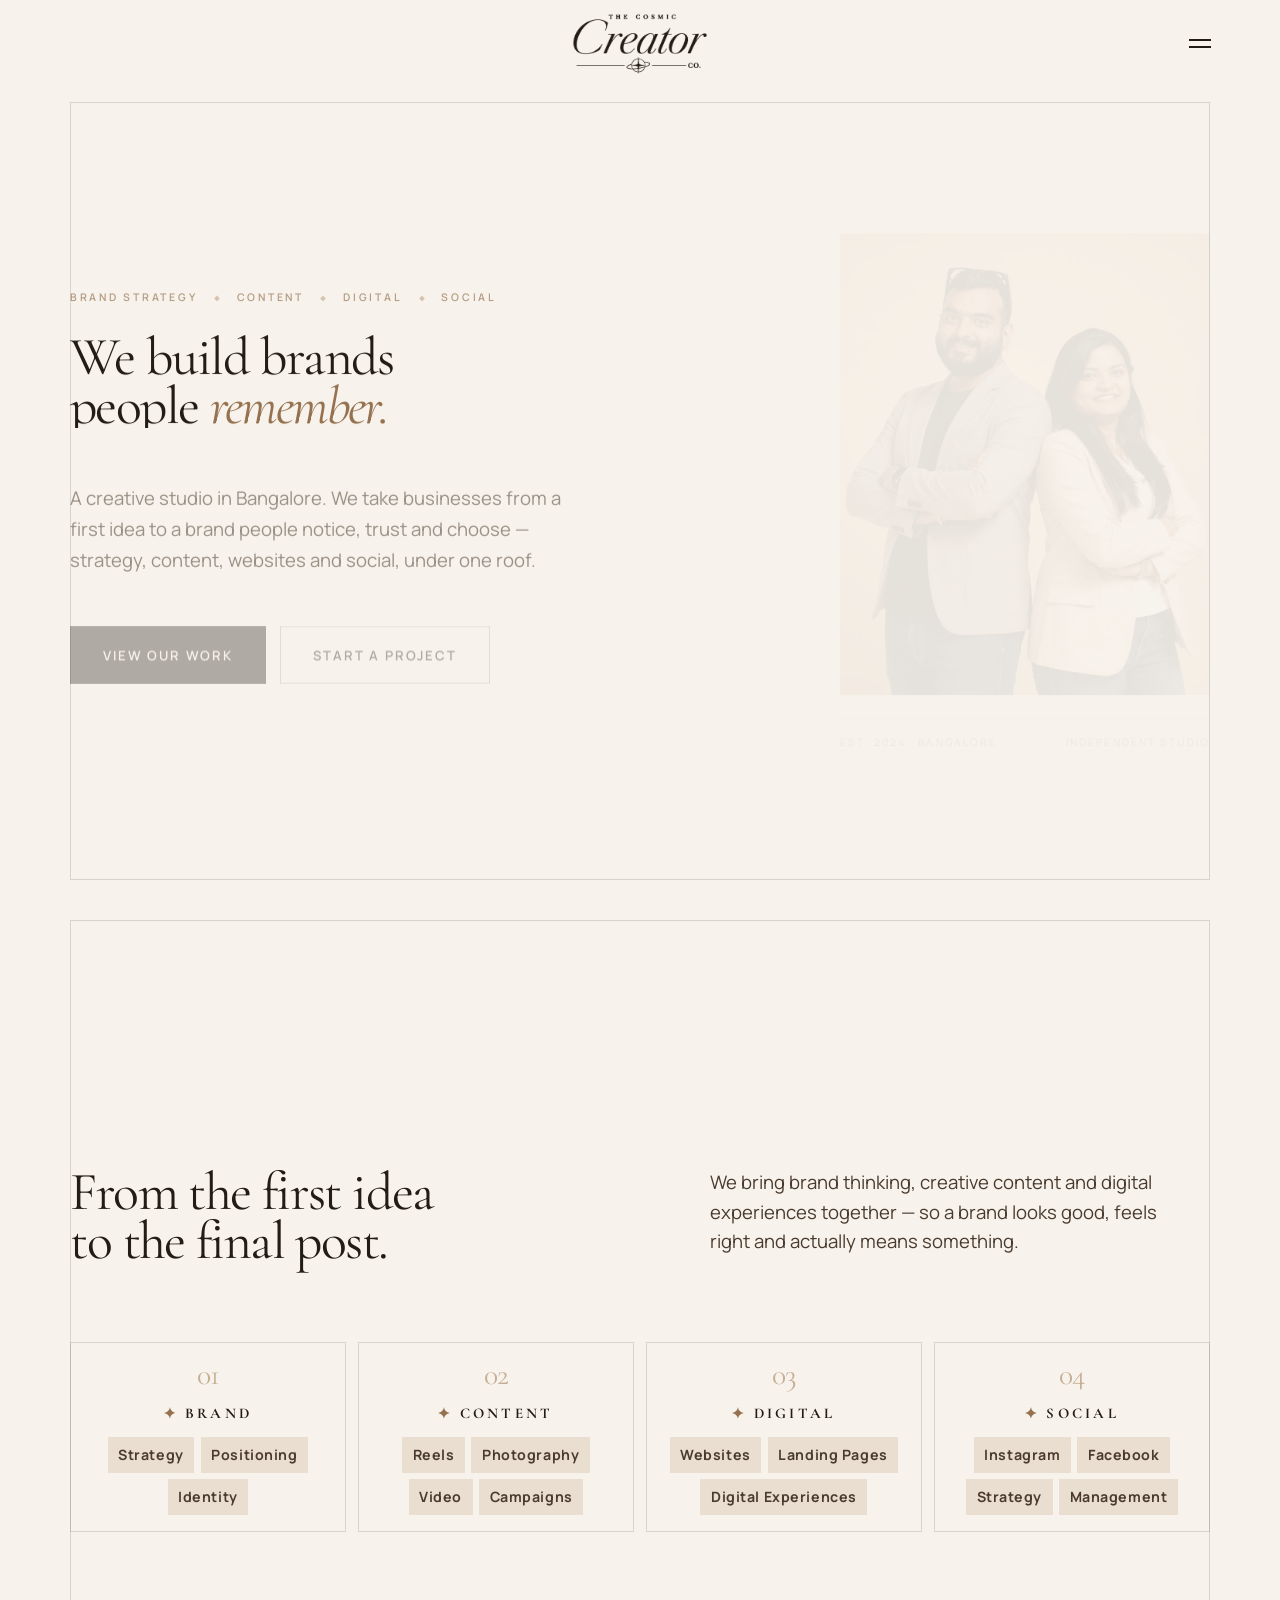
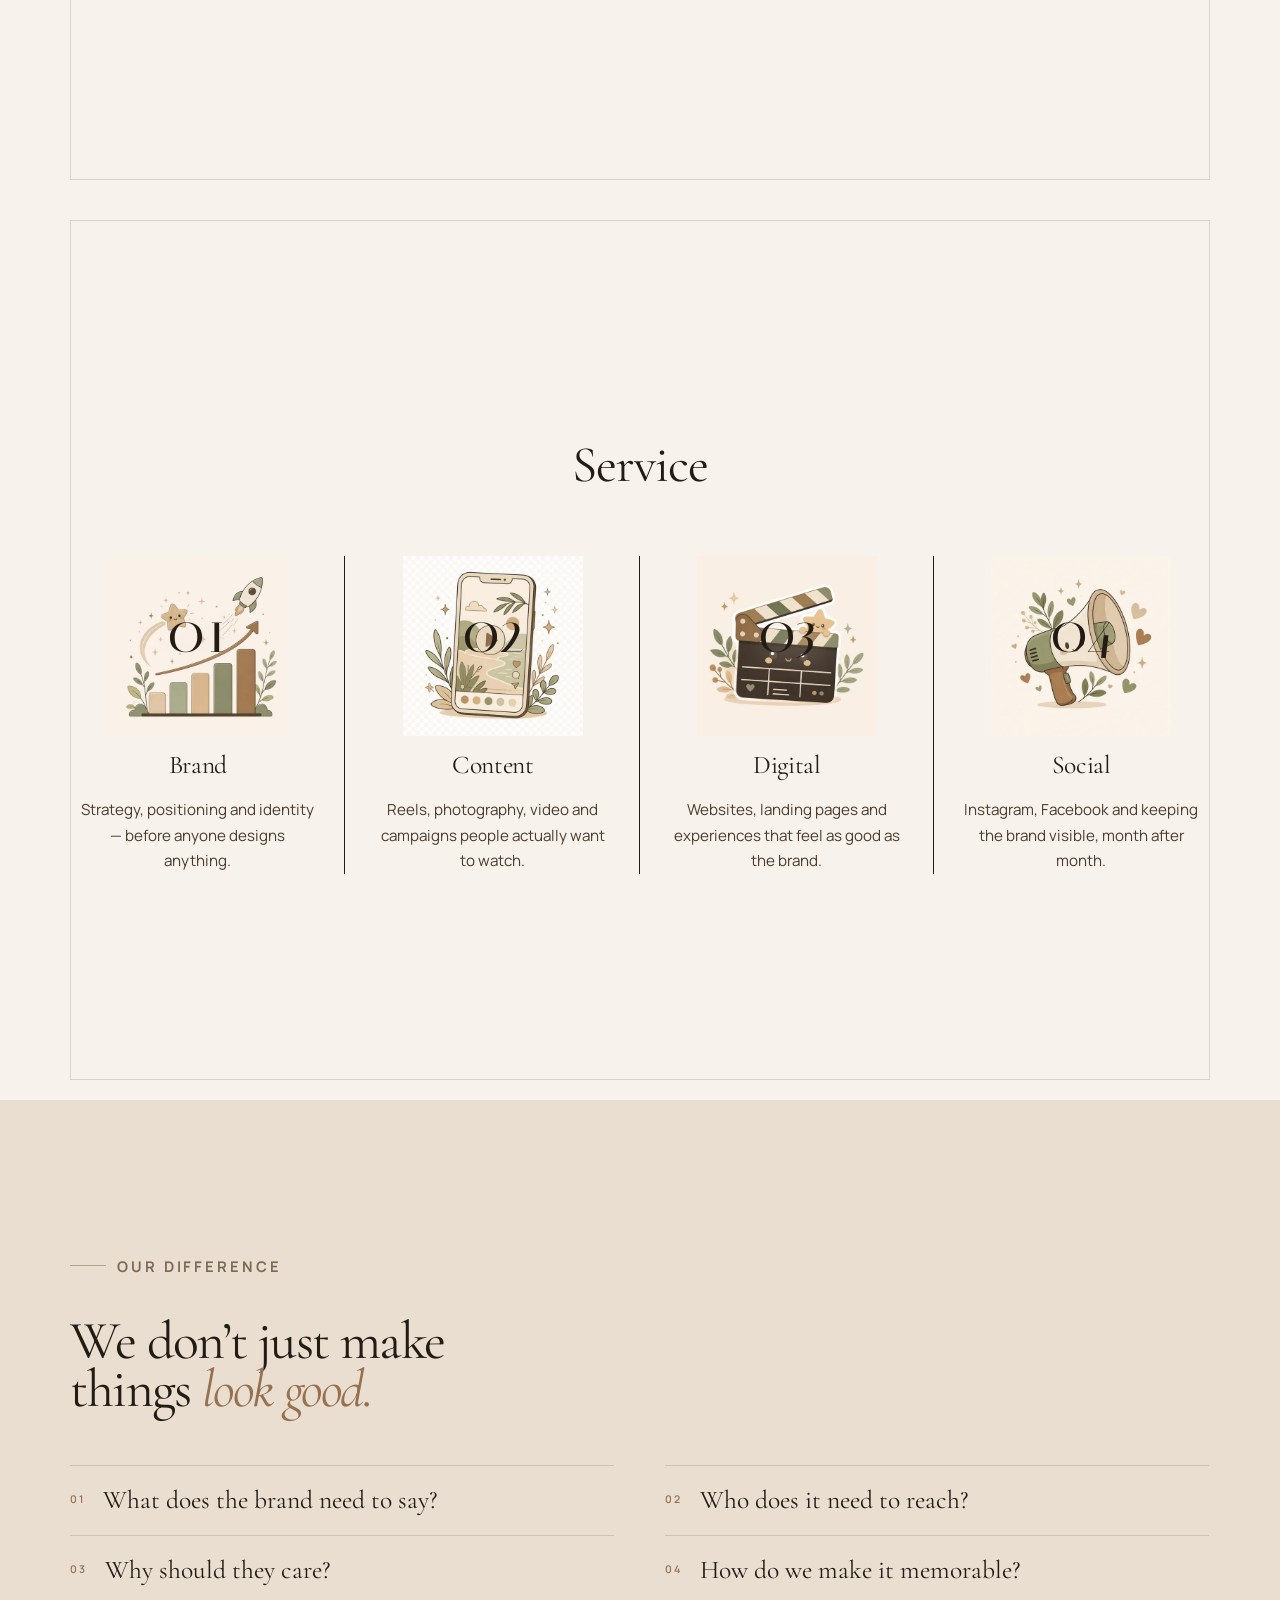
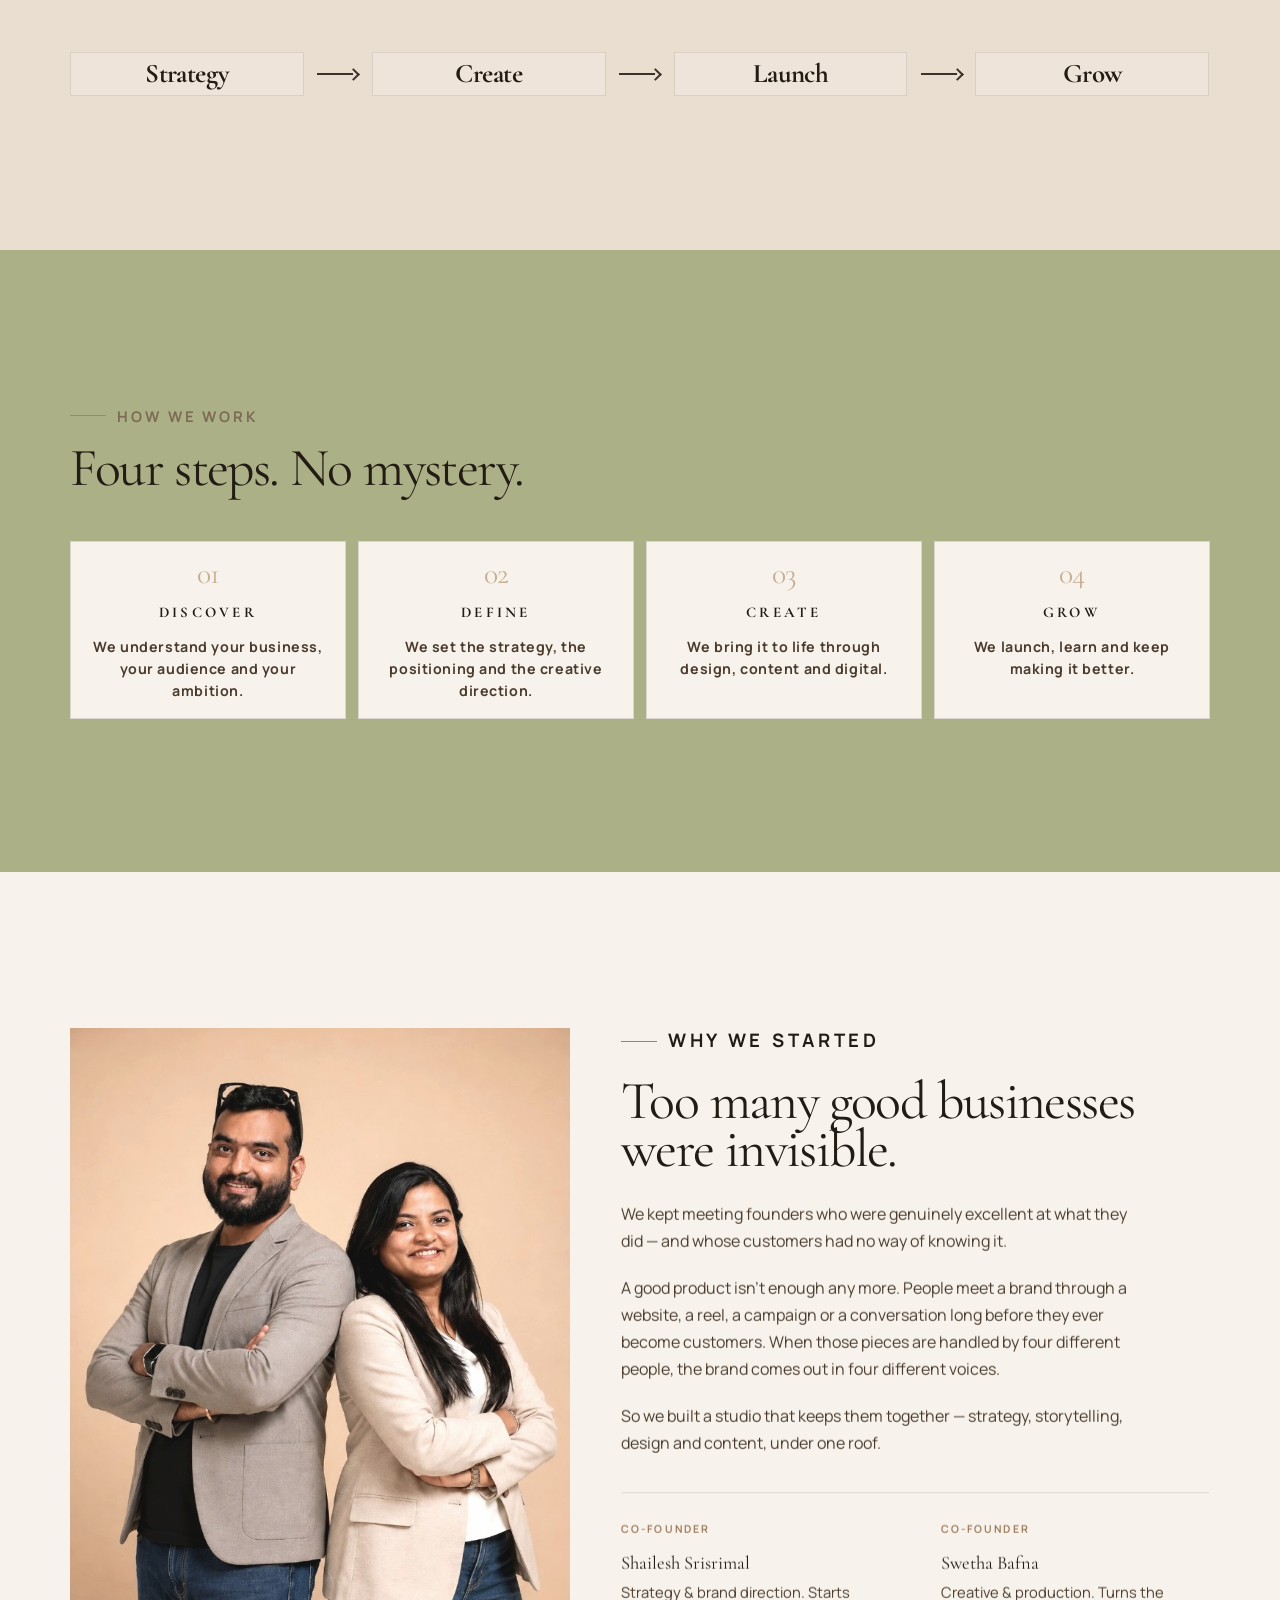
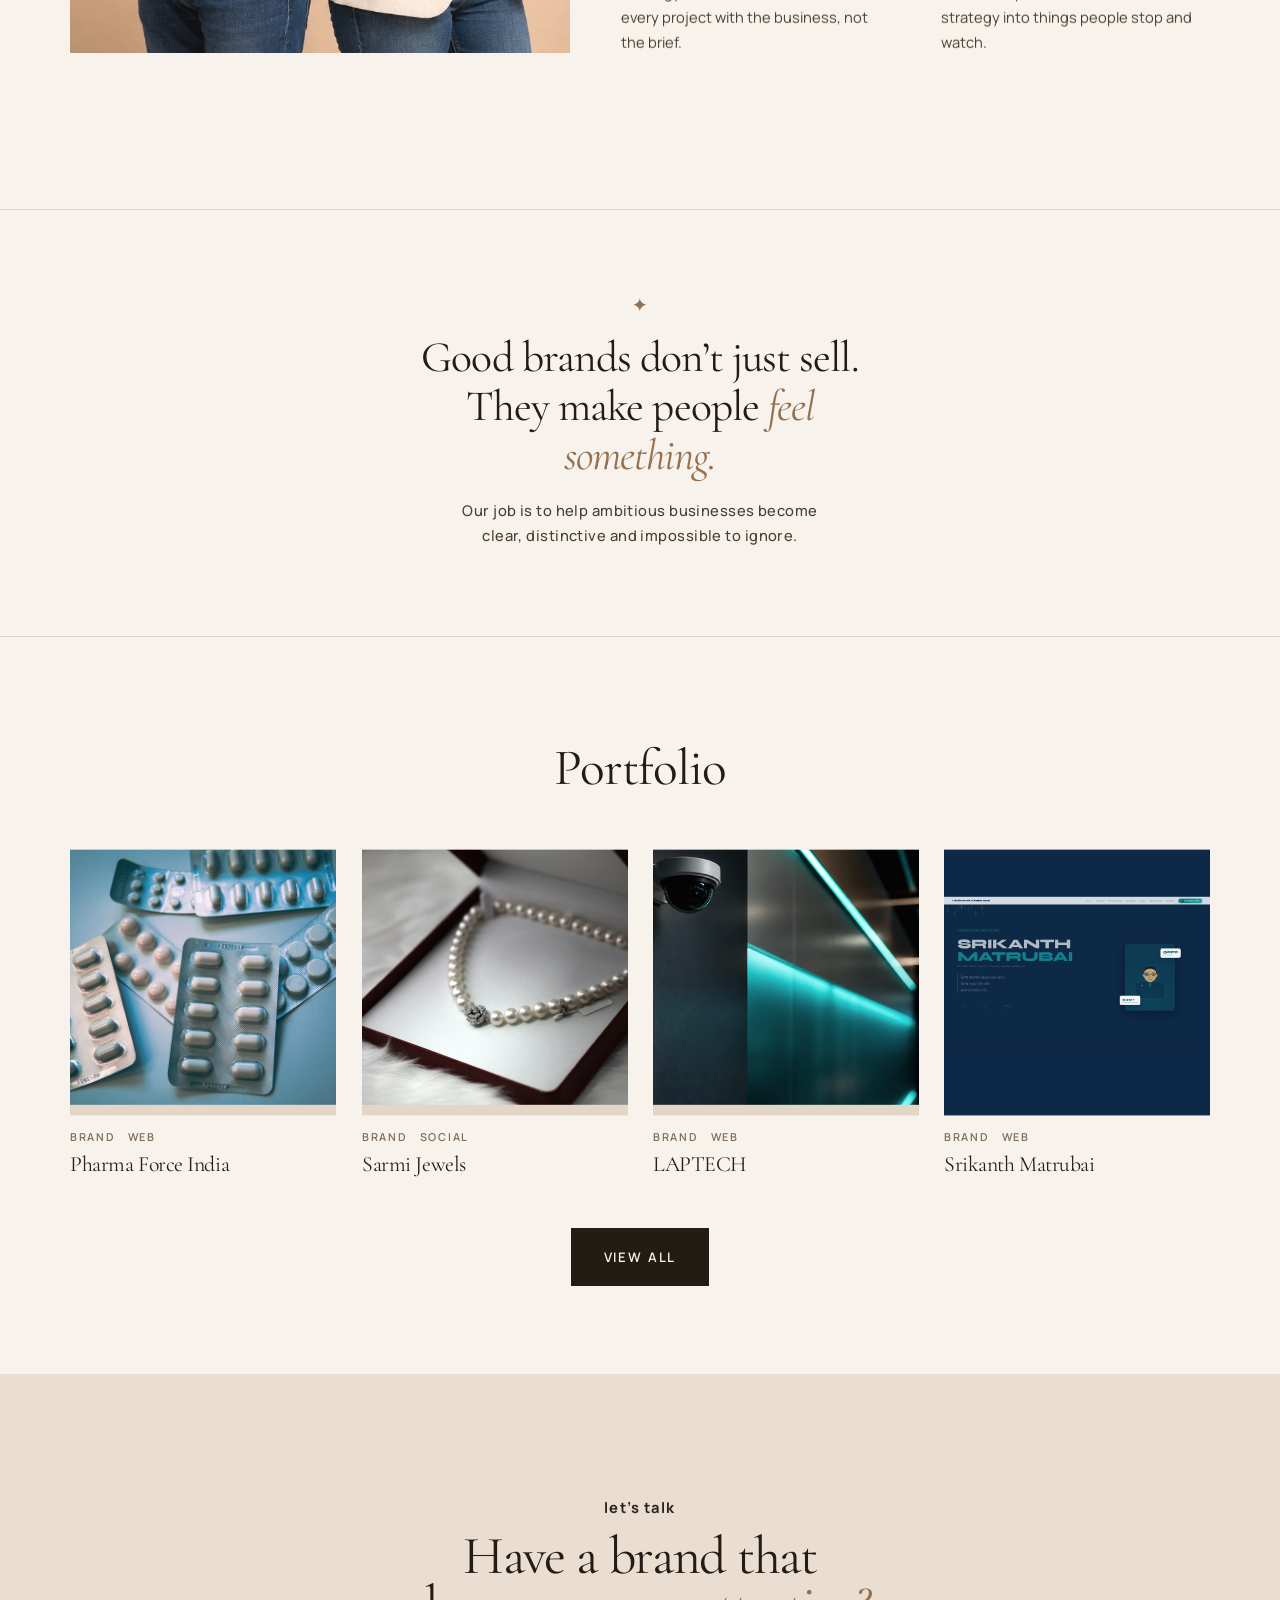
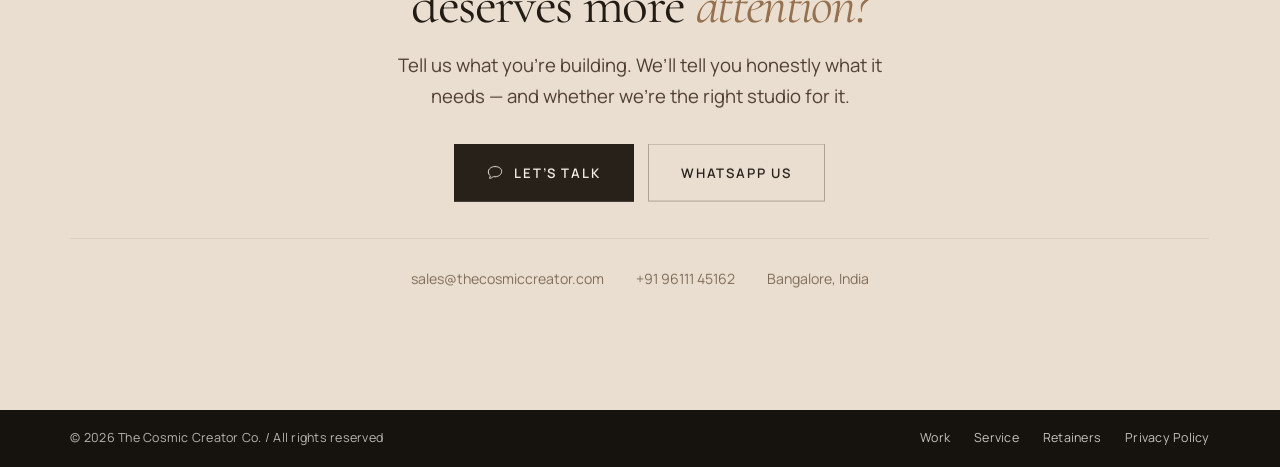
==== commit 9eaf32f6: "updates" ====
--- a/index.html
+++ b/index.html
@@ -24,7 +24,7 @@
     <link rel="preconnect" href="https://fonts.googleapis.com" />
     <link rel="preconnect" href="https://fonts.gstatic.com" crossorigin />
     <link
-      href="https://fonts.googleapis.com/css2?family=Cormorant+Garamond:ital,wght@0,400;0,500;1,400;1,500&family=Italiana&family=Manrope:wght@400;500;600;700&display=swap"
+      href="https://fonts.googleapis.com/css2?family=Cormorant+Garamond:ital,wght@0,400;0,500;0,600;0,700;1,400;1,500&family=Italiana&family=Manrope:wght@400;500;600;700&display=swap"
       rel="stylesheet"
     />
     <link rel="stylesheet" href="css/styles.css" />
@@ -198,9 +198,8 @@
       </section>
 
       <!-- ===== SERVICE ===== -->
-      <section class="band-almond" id="capabilities">
+      <section class="page-box" id="capabilities">
         <div class="banner">
-          <p class="outline banner__ghost" aria-hidden="true">Branding</p>
           <h2 class="banner__title">Service</h2>
         </div>
 
@@ -240,9 +239,9 @@
         </div>
       </section>
 
-      <!-- ===== 5 · OUR DIFFERENCE ===== -->
-      <section class="section band-noir">
-        <div class="shell">
+      <!-- ===== OUR DIFFERENCE ===== -->
+      <section class="section band-almond">
+        <div class="shell method">
           <p class="eyebrow">Our difference</p>
           <h2 class="h2 difference__statement">
             We don’t just make things <em class="accent-ital">look good.</em>
@@ -255,22 +254,25 @@
             <li><span>04</span>How do we make it memorable?</li>
           </ol>
 
-          <div class="flow reveal">
+          <div class="flow reveal" aria-label="Strategy, create, launch, grow">
             <span class="flow__step">Strategy</span>
+            <span class="flow__arrow" aria-hidden="true"></span>
             <span class="flow__step">Create</span>
+            <span class="flow__arrow" aria-hidden="true"></span>
             <span class="flow__step">Launch</span>
+            <span class="flow__arrow" aria-hidden="true"></span>
             <span class="flow__step">Grow</span>
           </div>
         </div>
       </section>
 
-      <!-- ===== 6 · HOW WE WORK ===== -->
-      <section class="section page-box">
+      <!-- ===== HOW WE WORK ===== -->
+      <section class="section band-sage">
         <div class="shell">
-          <div class="head head--solo">
+          <div class="head head--solo method__work">
             <div>
               <p class="eyebrow">How we work</p>
-              <h2 class="h2">Four steps.<br />No mystery.</h2>
+              <h2 class="h2">Four steps. No mystery.</h2>
             </div>
           </div>
 
@@ -299,22 +301,7 @@
         </div>
       </section>
 
-      <!-- ===== 7 · BELIEF ===== -->
-      <section class="section band-almond">
-        <div class="shell belief">
-          <svg class="belief__mark" aria-hidden="true" viewBox="0 0 24 24"><use href="#i-star" /></svg>
-          <h2 class="belief__title">
-            Good brands don’t just sell.<br />
-            They make people <em class="accent-ital">feel something.</em>
-          </h2>
-          <p class="belief__sub reveal">
-            Our job is to help ambitious businesses become clear, distinctive and impossible to
-            ignore.
-          </p>
-        </div>
-      </section>
-
-      <!-- ===== 8 · ABOUT / FOUNDERS ===== -->
+      <!-- ===== ABOUT / FOUNDERS ===== -->
       <section class="section" id="about">
         <div class="shell">
           <div class="founders">
@@ -347,16 +334,15 @@
                 content, under one roof.
               </p>
 
-              <!-- TODO: replace the two names below with the founders' real names. -->
               <div class="people reveal">
                 <div class="person">
                   <span class="person__role">Co-founder</span>
-                  <p class="person__name">[Founder name]</p>
+                  <p class="person__name">Shailesh Srisrimal</p>
                   <p>Strategy &amp; brand direction. Starts every project with the business, not the brief.</p>
                 </div>
                 <div class="person">
                   <span class="person__role">Co-founder</span>
-                  <p class="person__name">[Founder name]</p>
+                  <p class="person__name">Swetha Bafna</p>
                   <p>Creative &amp; production. Turns the strategy into things people stop and watch.</p>
                 </div>
               </div>
@@ -365,49 +351,68 @@
         </div>
       </section>
 
-      <!-- ===== 9 · MISSION / VISION ===== -->
-      <section class="section section--tight">
-        <div class="shell creed">
-          <div class="creed__item reveal">
-            <h3>Our mission</h3>
-            <p>To help ambitious businesses build brands that are clear, distinctive and impossible to ignore.</p>
-          </div>
-          <div class="creed__item reveal">
-            <h3>Our vision</h3>
-            <p>To make good businesses look as good as they actually are.</p>
-          </div>
+      <!-- ===== BELIEF ===== -->
+      <section class="belief-wrap">
+        <div class="shell belief">
+          <svg class="belief__mark" aria-hidden="true" viewBox="0 0 24 24"><use href="#i-star" /></svg>
+          <h2 class="belief__title">
+            Good brands don’t just sell.<br />
+            They make people <em class="accent-ital">feel something.</em>
+          </h2>
+          <p class="belief__sub reveal">
+            Our job is to help ambitious businesses become clear, distinctive and impossible to
+            ignore.
+          </p>
         </div>
       </section>
 
       <!-- ===== PORTFOLIO ===== -->
       <section class="folio-wrap" id="work">
         <div class="banner">
-          <p class="outline banner__ghost" aria-hidden="true">My Work</p>
           <h2 class="banner__title">Portfolio</h2>
         </div>
 
         <div class="folio">
           <a class="folio__item reveal" href="work/pharma-force-india.html">
-            <img src="assets/case-pharma.jpg" alt="" width="1600" height="1066" loading="lazy" />
+            <span class="folio__frame">
+              <img src="assets/case-pharma.jpg" alt="" width="1600" height="1066" loading="lazy" />
+            </span>
             <span class="folio__meta">
-              <span class="folio__cat">Healthcare &amp; pharma</span>
+              <span class="folio__tags"><span>Brand</span><span>Web</span></span>
               <span class="folio__name">Pharma Force India</span>
             </span>
           </a>
           <a class="folio__item reveal" href="work/sarmi-jewels.html">
-            <img src="assets/case-sarmi.jpg" alt="" width="1600" height="1066" loading="lazy" />
+            <span class="folio__frame">
+              <img src="assets/case-sarmi.jpg" alt="" width="1600" height="1066" loading="lazy" />
+            </span>
             <span class="folio__meta">
-              <span class="folio__cat">D2C jewellery</span>
+              <span class="folio__tags"><span>Brand</span><span>Social</span></span>
               <span class="folio__name">Sarmi Jewels</span>
             </span>
           </a>
           <a class="folio__item reveal" href="work/laptech.html">
-            <img src="assets/case-laptech.jpg?v=2" alt="" width="1365" height="1024" loading="lazy" />
+            <span class="folio__frame">
+              <img src="assets/case-laptech.jpg?v=2" alt="" width="1365" height="1024" loading="lazy" />
+            </span>
             <span class="folio__meta">
-              <span class="folio__cat">IT infrastructure</span>
+              <span class="folio__tags"><span>Brand</span><span>Web</span></span>
               <span class="folio__name">LAPTECH</span>
             </span>
           </a>
+          <a class="folio__item folio__item--site folio__item--site-dark reveal" href="work/srikanth-matrubai.html">
+            <span class="folio__frame">
+              <img src="assets/case-srikanth.jpg?v=2" alt="" width="1920" height="1080" loading="lazy" />
+            </span>
+            <span class="folio__meta">
+              <span class="folio__tags"><span>Brand</span><span>Web</span></span>
+              <span class="folio__name">Srikanth Matrubai</span>
+            </span>
+          </a>
+        </div>
+
+        <div class="folio__actions">
+          <a class="btn" href="work.html">View all</a>
         </div>
       </section>
 
--- a/css/styles.css
+++ b/css/styles.css
@@ -244,8 +244,19 @@
   width: 100%;
 }
 
+.page-box > .banner,
+.page-box > .offers {
+  position: relative;
+  z-index: 1;
+  width: 100%;
+}
+
 .band-almond {
   background: var(--almond);
+}
+
+.band-sage {
+  background: var(--sage);
 }
 
 .band-noir {
@@ -262,9 +273,9 @@
   display: flex;
   align-items: center;
   gap: 0.65rem;
-  font-size: var(--t-micro);
-  font-weight: 600;
-  letter-spacing: 0.26em;
+  font-size: clamp(0.86rem, 1.15vw, 1.02rem);
+  font-weight: 700;
+  letter-spacing: 0.2em;
   text-transform: uppercase;
   color: var(--muted);
   margin-bottom: clamp(1.5rem, 3vw, 2.5rem);
@@ -755,13 +766,13 @@
 .pillars {
   display: grid;
   grid-template-columns: repeat(4, minmax(0, 1fr));
-  gap: 1rem;
+  gap: 0.75rem;
   perspective: 900px;
 }
 
 .pillar {
   position: relative;
-  padding: 1.6rem 1.35rem 1.45rem;
+  padding: 1.05rem 0.95rem 1rem;
   background: var(--bone);
   border: 1px solid var(--line);
   text-align: center;
@@ -778,7 +789,7 @@
   line-height: 1;
   letter-spacing: -0.03em;
   color: var(--sand);
-  margin-bottom: 1.1rem;
+  margin-bottom: 0.7rem;
   text-align: center;
   transition: color 0.45s var(--ease), transform 0.45s var(--ease);
 }
@@ -789,7 +800,7 @@
   letter-spacing: 0.22em;
   text-transform: uppercase;
   text-align: center;
-  margin-bottom: 1.1rem;
+  margin-bottom: 0.7rem;
   display: flex;
   align-items: center;
   justify-content: center;
@@ -1088,26 +1099,26 @@
   }
 }
 
-/* --- Our difference (noir band) --- */
+/* --- Our difference + how we work --- */
 .difference__statement {
   max-width: 20ch;
-  margin-bottom: clamp(2.5rem, 5vw, 4rem);
+  margin-bottom: clamp(2rem, 4vw, 3.25rem);
 }
 
 .questions {
   display: grid;
   grid-template-columns: repeat(2, minmax(0, 1fr));
   gap: 0 var(--gutter);
-  margin-bottom: clamp(3.5rem, 7vw, 5.5rem);
+  margin-bottom: clamp(2rem, 4vw, 3rem);
 }
 
 .questions li {
-  border-top: 1px solid var(--line-light);
-  padding-block: clamp(1.25rem, 2.4vw, 1.75rem);
+  border-top: 1px solid var(--line);
+  padding-block: clamp(0.85rem, 1.8vw, 1.15rem);
   font-family: var(--font-display);
   font-size: clamp(1.25rem, 2vw, 1.75rem);
   line-height: 1.25;
-  color: rgba(247, 243, 236, 0.9);
+  color: var(--ink);
   display: flex;
   gap: 1.1rem;
 }
@@ -1117,7 +1128,7 @@
   font-size: var(--t-micro);
   font-weight: 600;
   letter-spacing: 0.2em;
-  color: var(--sage);
+  color: var(--accent);
   padding-top: 0.55rem;
 }
 
@@ -1129,59 +1140,116 @@
 
 .flow {
   display: grid;
-  grid-template-columns: repeat(4, minmax(0, 1fr));
-  border-top: 1px solid var(--line-light);
-  padding-top: 1.75rem;
-  gap: 1rem;
+  grid-template-columns: minmax(0, 1fr) auto minmax(0, 1fr) auto minmax(0, 1fr) auto minmax(0, 1fr);
+  align-items: center;
+  gap: 0.65rem 0.85rem;
+  margin-bottom: 0;
 }
 
 .flow__step {
   display: flex;
-  align-items: baseline;
-  gap: 0.9rem;
+  align-items: center;
+  justify-content: center;
+  padding: 0.48rem 0.7rem;
+  border: 1px solid rgba(34, 28, 21, 0.1);
+  background: rgba(247, 243, 236, 0.32);
   font-family: var(--font-display);
-  font-size: clamp(1.4rem, 2.8vw, 2.6rem);
+  font-size: clamp(1.15rem, 2.1vw, 1.7rem);
+  font-weight: 700;
   line-height: 1;
   letter-spacing: -0.02em;
-  color: var(--bone);
-}
-
-.flow__step::after {
-  content: "→";
-  font-family: var(--font-body);
-  font-size: 1.15rem;
-  line-height: 1;
-  color: var(--sand);
-  margin-left: auto;
-  padding-right: clamp(0.5rem, 2vw, 2rem);
-}
-
-.flow__step:last-child::after {
+  color: var(--ink);
+  text-align: center;
+}
+
+.flow__arrow {
+  display: flex;
+  align-items: center;
+  width: 2.55rem;
+  height: 12px;
+  color: var(--ink);
+  opacity: 0.88;
+  flex: none;
+}
+
+.flow__arrow::before {
   content: "";
+  flex: 1 1 auto;
+  height: 2.5px;
+  background: currentColor;
+}
+
+.flow__arrow::after {
+  content: "";
+  box-sizing: border-box;
+  flex: none;
+  width: 9px;
+  height: 9px;
+  margin-left: -4px;
+  border-top: 2.5px solid currentColor;
+  border-right: 2.5px solid currentColor;
+  transform: rotate(45deg);
+  transform-origin: 50% 50%;
+  animation: flow-arrow 1.7s var(--ease) infinite;
+}
+
+.flow__arrow:nth-child(4)::after {
+  animation-delay: 0.22s;
+}
+
+.flow__arrow:nth-child(6)::after {
+  animation-delay: 0.44s;
+}
+
+@keyframes flow-arrow {
+  0%,
+  100% {
+    transform: translateX(-3px) rotate(45deg);
+    opacity: 0.7;
+  }
+  50% {
+    transform: translateX(3px) rotate(45deg);
+    opacity: 1;
+  }
 }
 
 @media (max-width: 760px) {
   .flow {
-    grid-template-columns: repeat(2, minmax(0, 1fr));
-    gap: 1.5rem 1rem;
-  }
-
-  .flow__step:nth-child(2)::after {
-    content: "";
-  }
+    grid-template-columns: minmax(0, 1fr) auto minmax(0, 1fr);
+  }
+
+  .flow__arrow:nth-child(4) {
+    grid-column: 1 / -1;
+    justify-self: center;
+    transform: rotate(90deg);
+  }
+}
+
+@media (prefers-reduced-motion: reduce) {
+  .flow__arrow::after {
+    animation: none;
+  }
+}
+
+.method__work {
+  margin-bottom: clamp(2rem, 4vw, 3rem);
+}
+
+.method__work .eyebrow {
+  margin-bottom: 1rem;
 }
 
 /* --- How we work --- */
 .steps {
   display: grid;
   grid-template-columns: repeat(4, minmax(0, 1fr));
-  gap: 1rem;
+  gap: 0.75rem;
   perspective: 900px;
 }
 
 .step {
   position: relative;
-  padding: 1.6rem 1.35rem 1.45rem;
+  padding: 1.05rem 0.95rem 1rem;
   background: var(--bone);
   border: 1px solid var(--line);
   text-align: center;
@@ -1198,7 +1266,7 @@
   line-height: 1;
   letter-spacing: -0.03em;
   color: var(--sand);
-  margin-bottom: 1.1rem;
+  margin-bottom: 0.7rem;
   text-align: center;
   transition: color 0.45s var(--ease), transform 0.45s var(--ease);
 }
@@ -1209,7 +1277,7 @@
   letter-spacing: 0.22em;
   text-transform: uppercase;
   text-align: center;
-  margin-bottom: 1.1rem;
+  margin-bottom: 0.7rem;
 }
 
 .step p {
@@ -1231,6 +1299,11 @@
   box-shadow: 0 18px 40px rgba(34, 28, 21, 0.12), 0 2px 0 var(--sand);
 }
 
+.method .step:hover,
+.method .step:focus-within {
+  background: var(--bone);
+}
+
 .step:hover .step__num,
 .step:focus-within .step__num {
   color: var(--accent);
@@ -1263,29 +1336,45 @@
 }
 
 /* --- Belief --- */
+.belief-wrap {
+  padding-block: clamp(3.5rem, 7vw, 5.5rem);
+  border-top: 1px solid var(--line);
+  border-bottom: 1px solid var(--line);
+}
+
 .belief {
   text-align: center;
+  display: flex;
+  flex-direction: column;
+  align-items: center;
 }
 
 .belief__title {
-  font-size: var(--t-page);
-  line-height: 0.9;
-  letter-spacing: -0.03em;
+  font-size: clamp(1.75rem, 3.4vw, 2.85rem);
+  line-height: 1.12;
+  letter-spacing: -0.022em;
   margin-inline: auto;
-  max-width: 16ch;
+  max-width: 22ch;
+  text-wrap: balance;
+  text-align: center;
 }
 
 .belief__sub {
-  margin: clamp(1.75rem, 3.5vw, 2.5rem) auto 0;
-  max-width: 52ch;
+  margin: 1.15rem auto 0;
+  max-width: 40ch;
   color: var(--ink-soft);
-  font-size: var(--t-lead);
+  font-size: 0.92rem;
+  font-weight: 500;
+  letter-spacing: 0.03em;
+  line-height: 1.7;
+  text-align: center;
+  text-wrap: balance;
 }
 
 .belief__mark {
-  width: 1.6rem;
-  height: 1.6rem;
-  margin: 0 auto clamp(1.5rem, 3vw, 2.25rem);
+  width: 0.85rem;
+  height: 0.85rem;
+  margin: 0 auto 1.35rem;
   fill: var(--accent);
 }
 
@@ -1456,8 +1545,8 @@
 /* --- Service (new column layout) --- */
 .kicker {
   display: block;
-  font-size: 0.85rem;
-  font-weight: 600;
+  font-size: clamp(0.86rem, 1.15vw, 1.02rem);
+  font-weight: 700;
   letter-spacing: 0.08em;
   text-transform: lowercase;
   color: var(--ink);
@@ -1490,7 +1579,6 @@
 .banner__title {
   position: relative;
   z-index: 1;
-  margin-top: -0.45em;
   font-size: clamp(1.8rem, 4vw, 3.6rem);
   letter-spacing: -0.02em;
 }
@@ -1502,9 +1590,17 @@
     clamp(4rem, 8vw, 6rem);
 }
 
+.page-box > .banner {
+  padding-top: clamp(2rem, 4vw, 3rem);
+}
+
+.page-box > .offers {
+  padding-bottom: clamp(2rem, 4vw, 3.5rem);
+}
+
 .offer {
   text-align: center;
-  padding: 0 4%;
+  padding: 0 2.25%;
   border-right: 1px solid var(--ink);
 }
 
@@ -1555,19 +1651,26 @@
 
 .folio {
   display: grid;
-  grid-template-columns: repeat(3, minmax(0, 200px));
-  justify-content: center;
-  gap: 1.6rem;
+  grid-template-columns: repeat(4, minmax(0, 1fr));
+  gap: clamp(1.75rem, 3vw, 2.75rem) clamp(1rem, 2vw, 1.75rem);
   padding: clamp(1.5rem, 3vw, 2.5rem) var(--pad-x) 0;
+  max-width: var(--max);
+  margin-inline: auto;
 }
 
 .folio__item {
+  display: grid;
+  gap: 0.85rem;
+  color: inherit;
+  min-width: 0;
+}
+
+.folio__frame {
   position: relative;
+  display: block;
   overflow: hidden;
+  aspect-ratio: 1;
   background: var(--paper-2);
-  aspect-ratio: 1;
-  display: block;
-  border: 4px solid var(--ink);
 }
 
 .folio__item img {
@@ -1578,40 +1681,54 @@
   filter: saturate(0.78) contrast(1.03);
 }
 
+.folio__item--site .folio__frame {
+  background: #f4efe6;
+}
+
+.folio__item--site img {
+  object-fit: contain;
+  object-position: center;
+  filter: none;
+}
+
+.folio__item--site-dark .folio__frame {
+  background: #0b2545;
+}
+
 .folio__meta {
-  position: absolute;
-  inset: auto 0 0 0;
-  padding: 0.85rem 0.8rem;
-  background: var(--ink);
-  color: var(--bone);
-  display: grid;
-  gap: 0.15rem;
-  opacity: 0;
-  transform: translateY(6px);
-  transition: opacity 0.35s var(--ease), transform 0.35s var(--ease);
+  display: grid;
+  gap: 0.35rem;
 }
 
 .folio__item:hover img {
   transform: scale(1.06);
 }
 
-.folio__item:hover .folio__meta,
-.folio__item:focus-visible .folio__meta {
-  opacity: 1;
-  transform: none;
-}
-
-.folio__cat {
-  font-size: 0.62rem;
+.folio__tags {
+  display: flex;
+  flex-wrap: wrap;
+  gap: 0.3rem 0.75rem;
+}
+
+.folio__tags span {
+  font-size: 0.68rem;
+  font-weight: 600;
   letter-spacing: 0.16em;
   text-transform: uppercase;
-  opacity: 0.75;
+  color: var(--muted);
 }
 
 .folio__name {
   font-family: var(--font-display);
-  font-size: 1.05rem;
+  font-size: clamp(1.2rem, 1.7vw, 1.55rem);
   line-height: 1.15;
+  letter-spacing: -0.02em;
+}
+
+.folio__actions {
+  display: flex;
+  justify-content: center;
+  margin-top: clamp(2rem, 4vw, 3.25rem);
 }
 
 .contact {
@@ -1676,8 +1793,8 @@
   }
 
   .folio {
-    grid-template-columns: repeat(3, minmax(0, 160px));
-    gap: 1.1rem;
+    grid-template-columns: repeat(2, minmax(0, 1fr));
+    gap: 1.75rem 1.25rem;
   }
 }
 
@@ -1704,12 +1821,8 @@
   }
 
   .folio {
-    grid-template-columns: minmax(0, 220px);
-  }
-
-  .folio__meta {
-    opacity: 1;
-    transform: none;
+    grid-template-columns: 1fr;
+    gap: 1.75rem;
   }
 }
 
@@ -2105,7 +2218,7 @@
 .plan {
   border-right: 1px solid var(--line);
   border-bottom: 1px solid var(--line);
-  padding: clamp(1.75rem, 3vw, 2.75rem) clamp(1.25rem, 2.2vw, 2rem);
+  padding: clamp(1.2rem, 2.4vw, 1.85rem) clamp(1rem, 1.8vw, 1.5rem);
   display: flex;
   flex-direction: column;
 }
